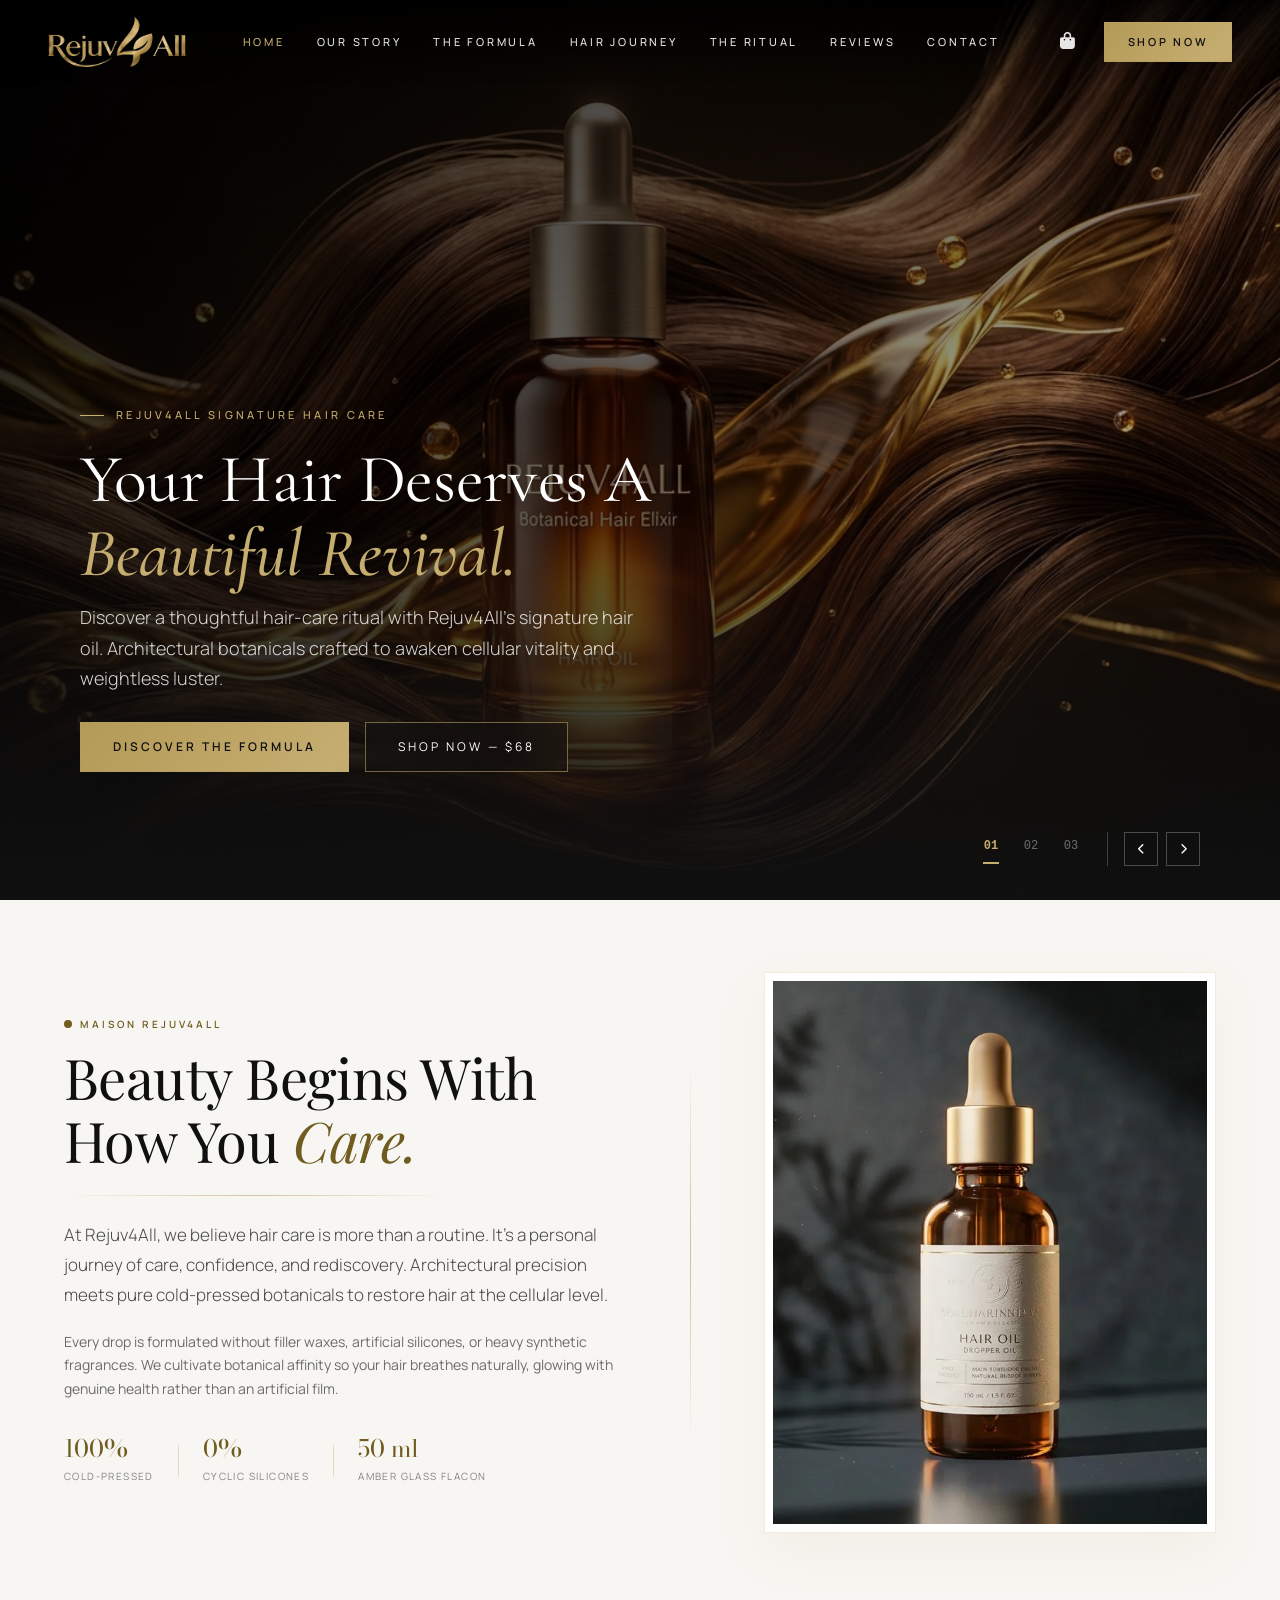
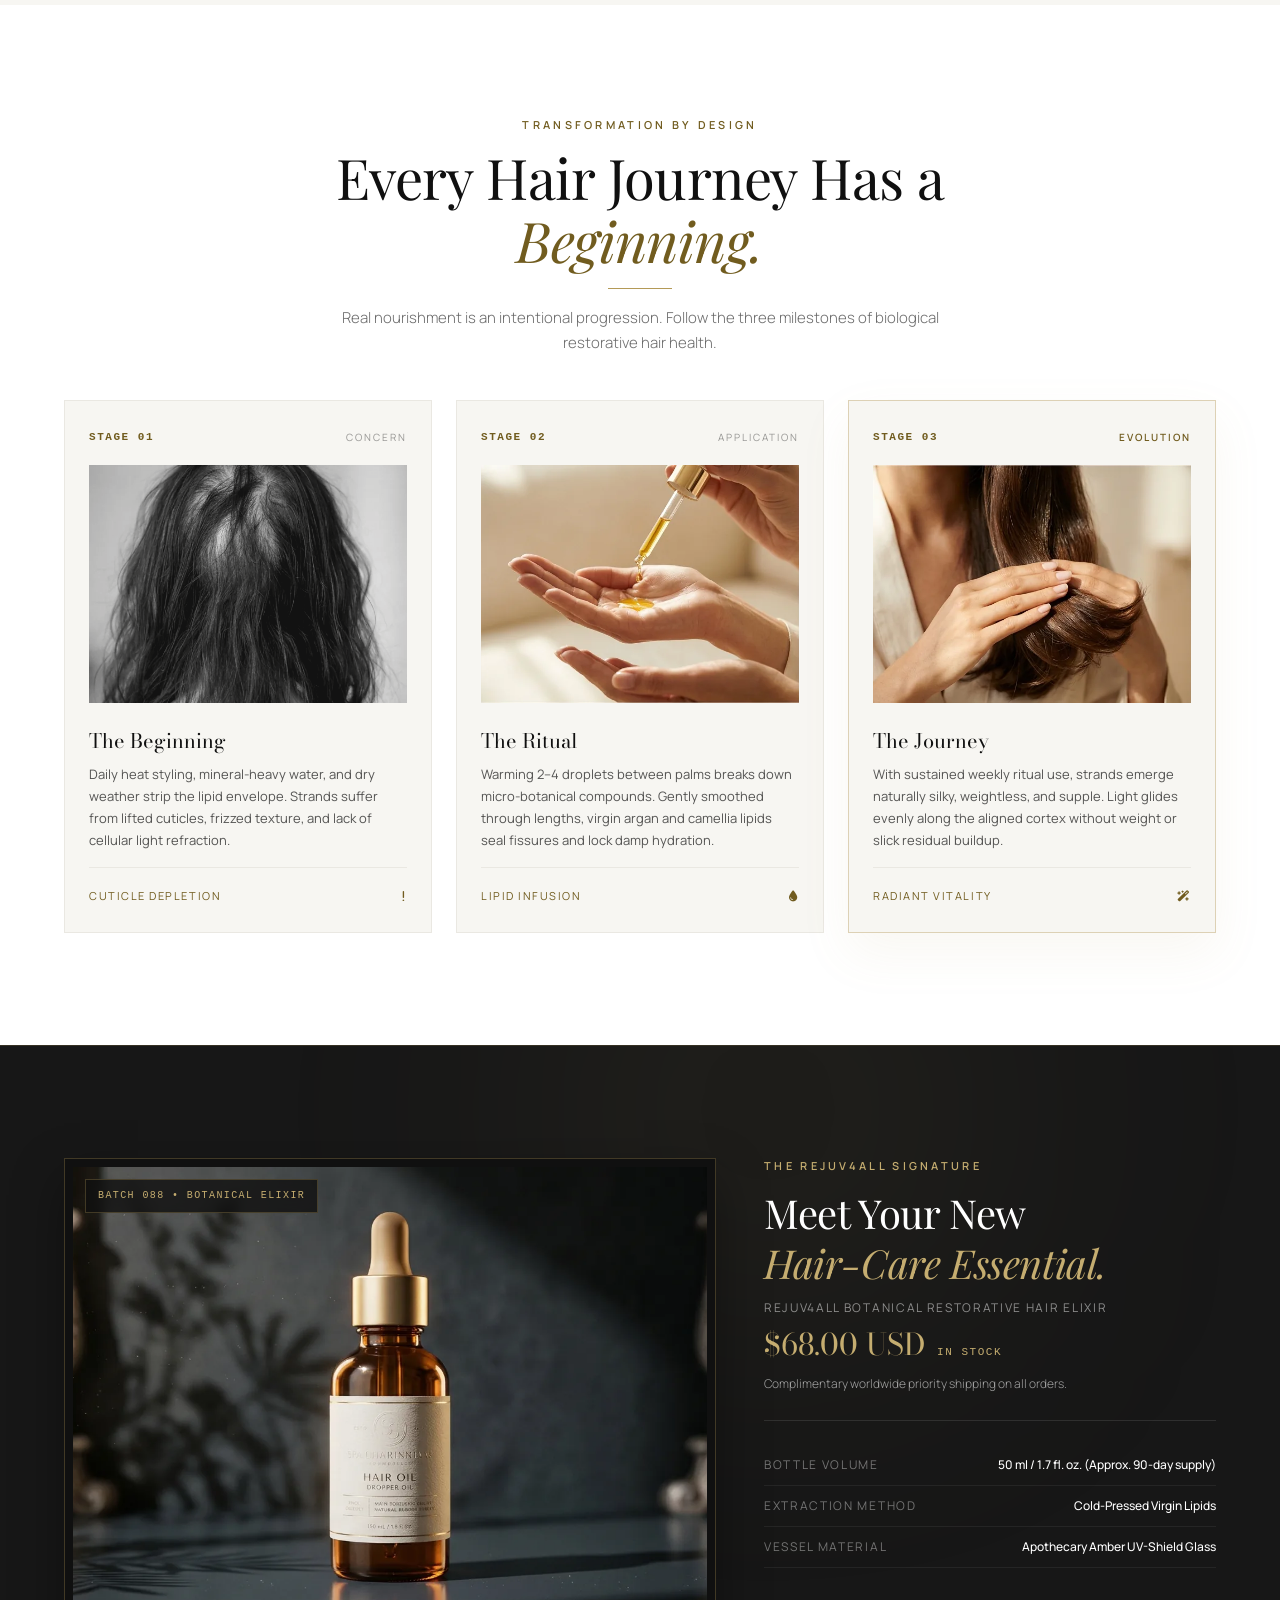
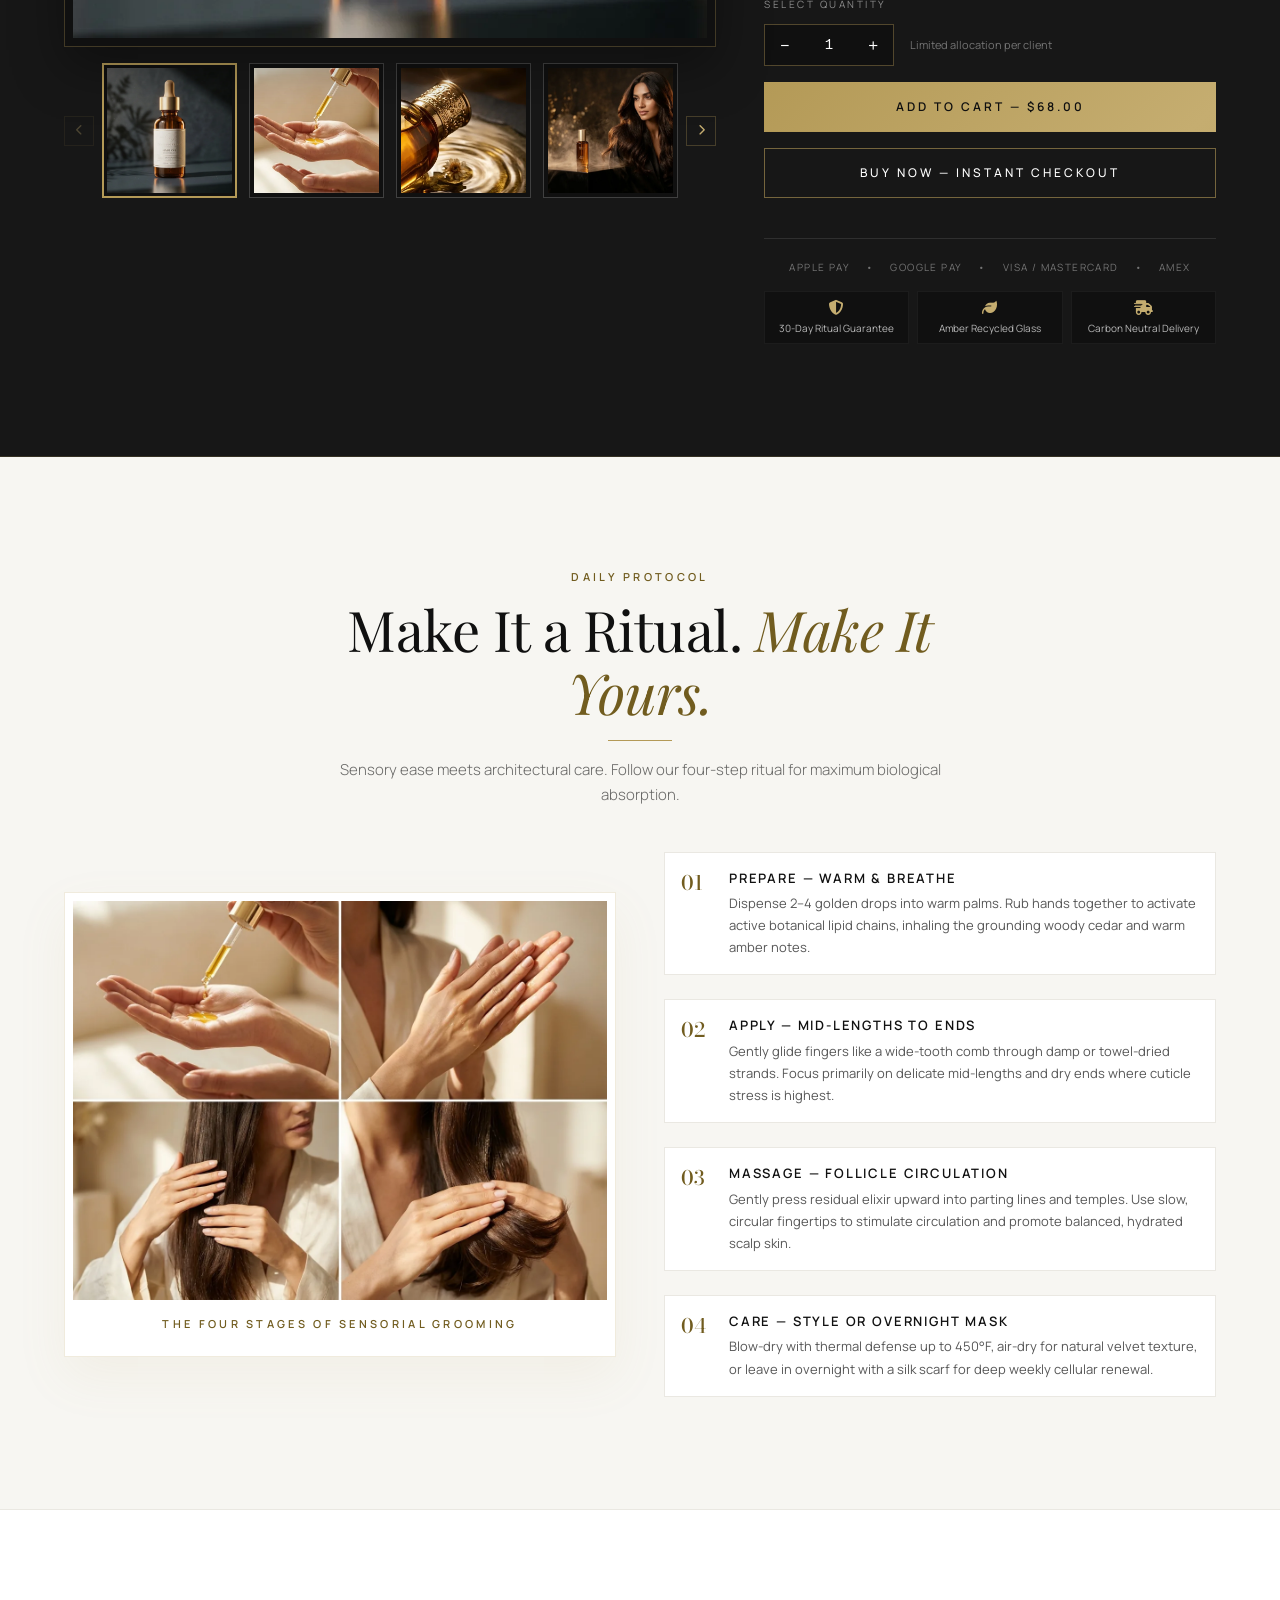
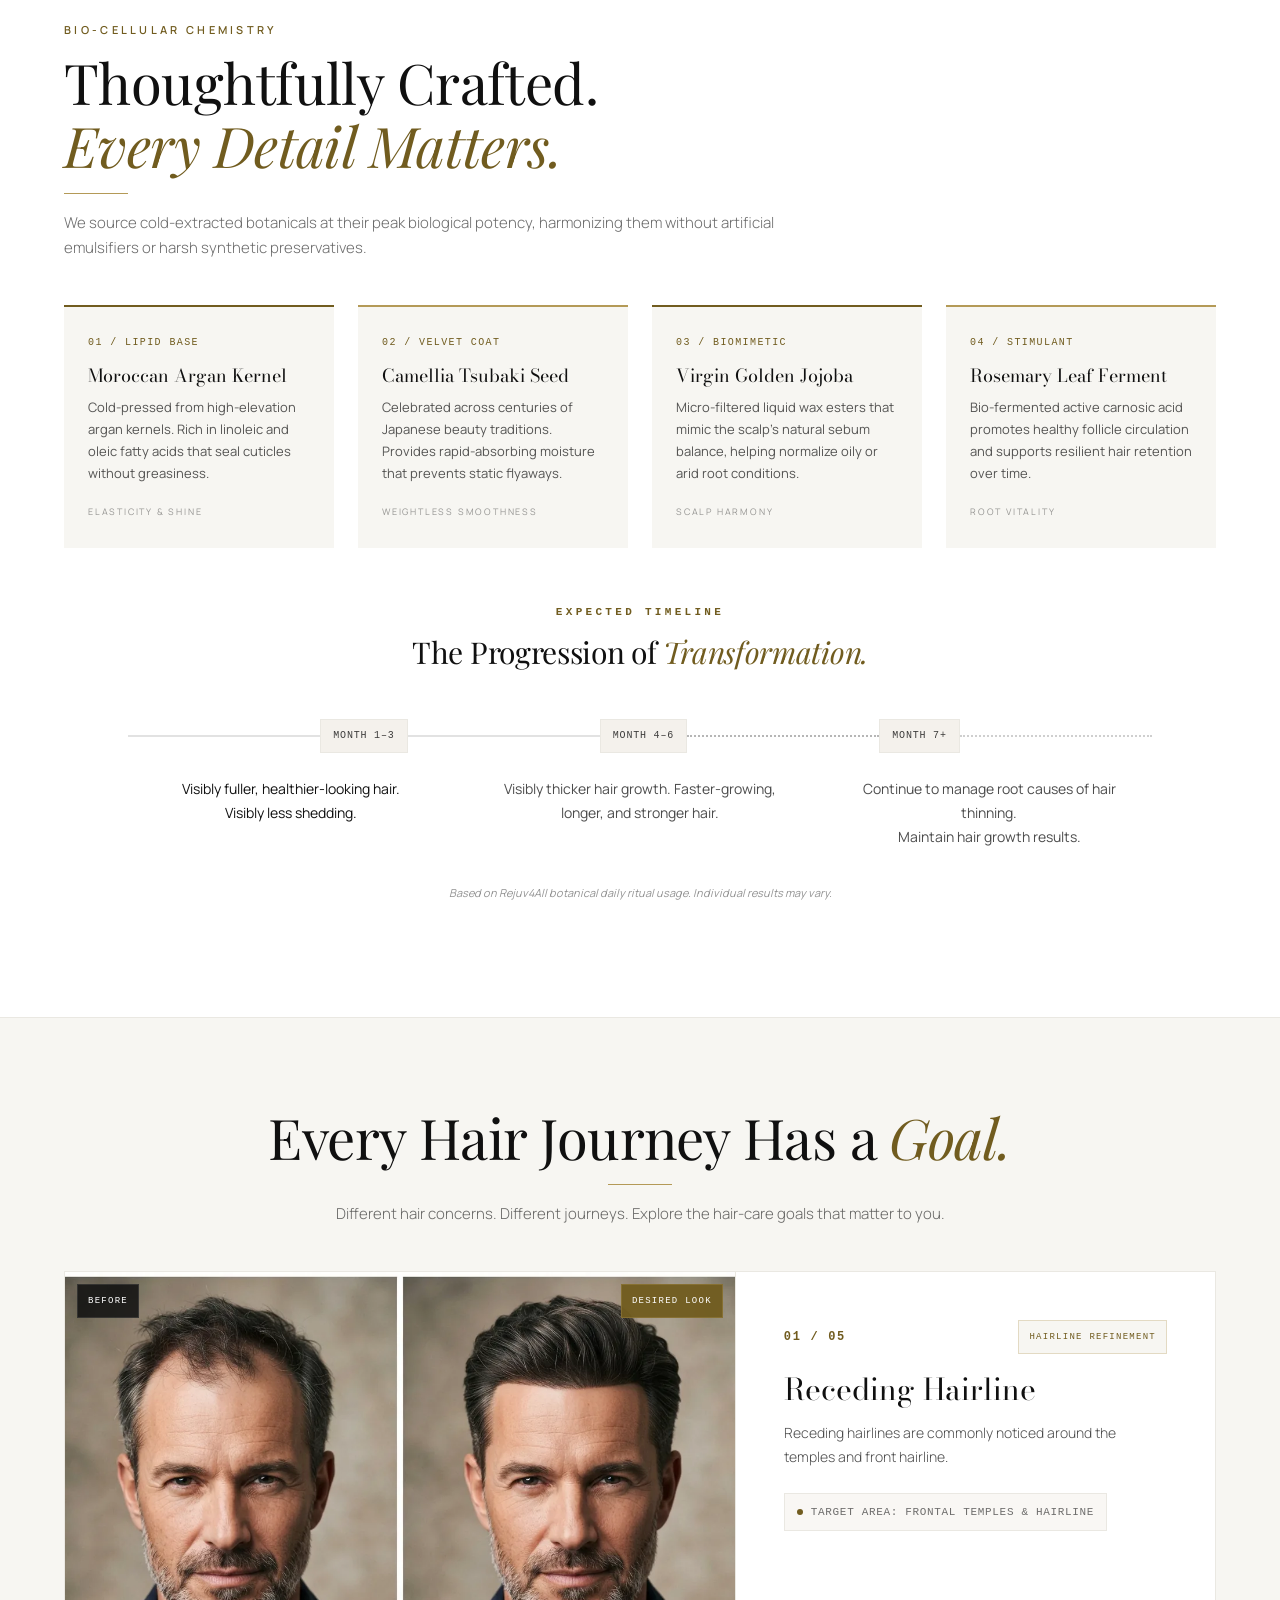
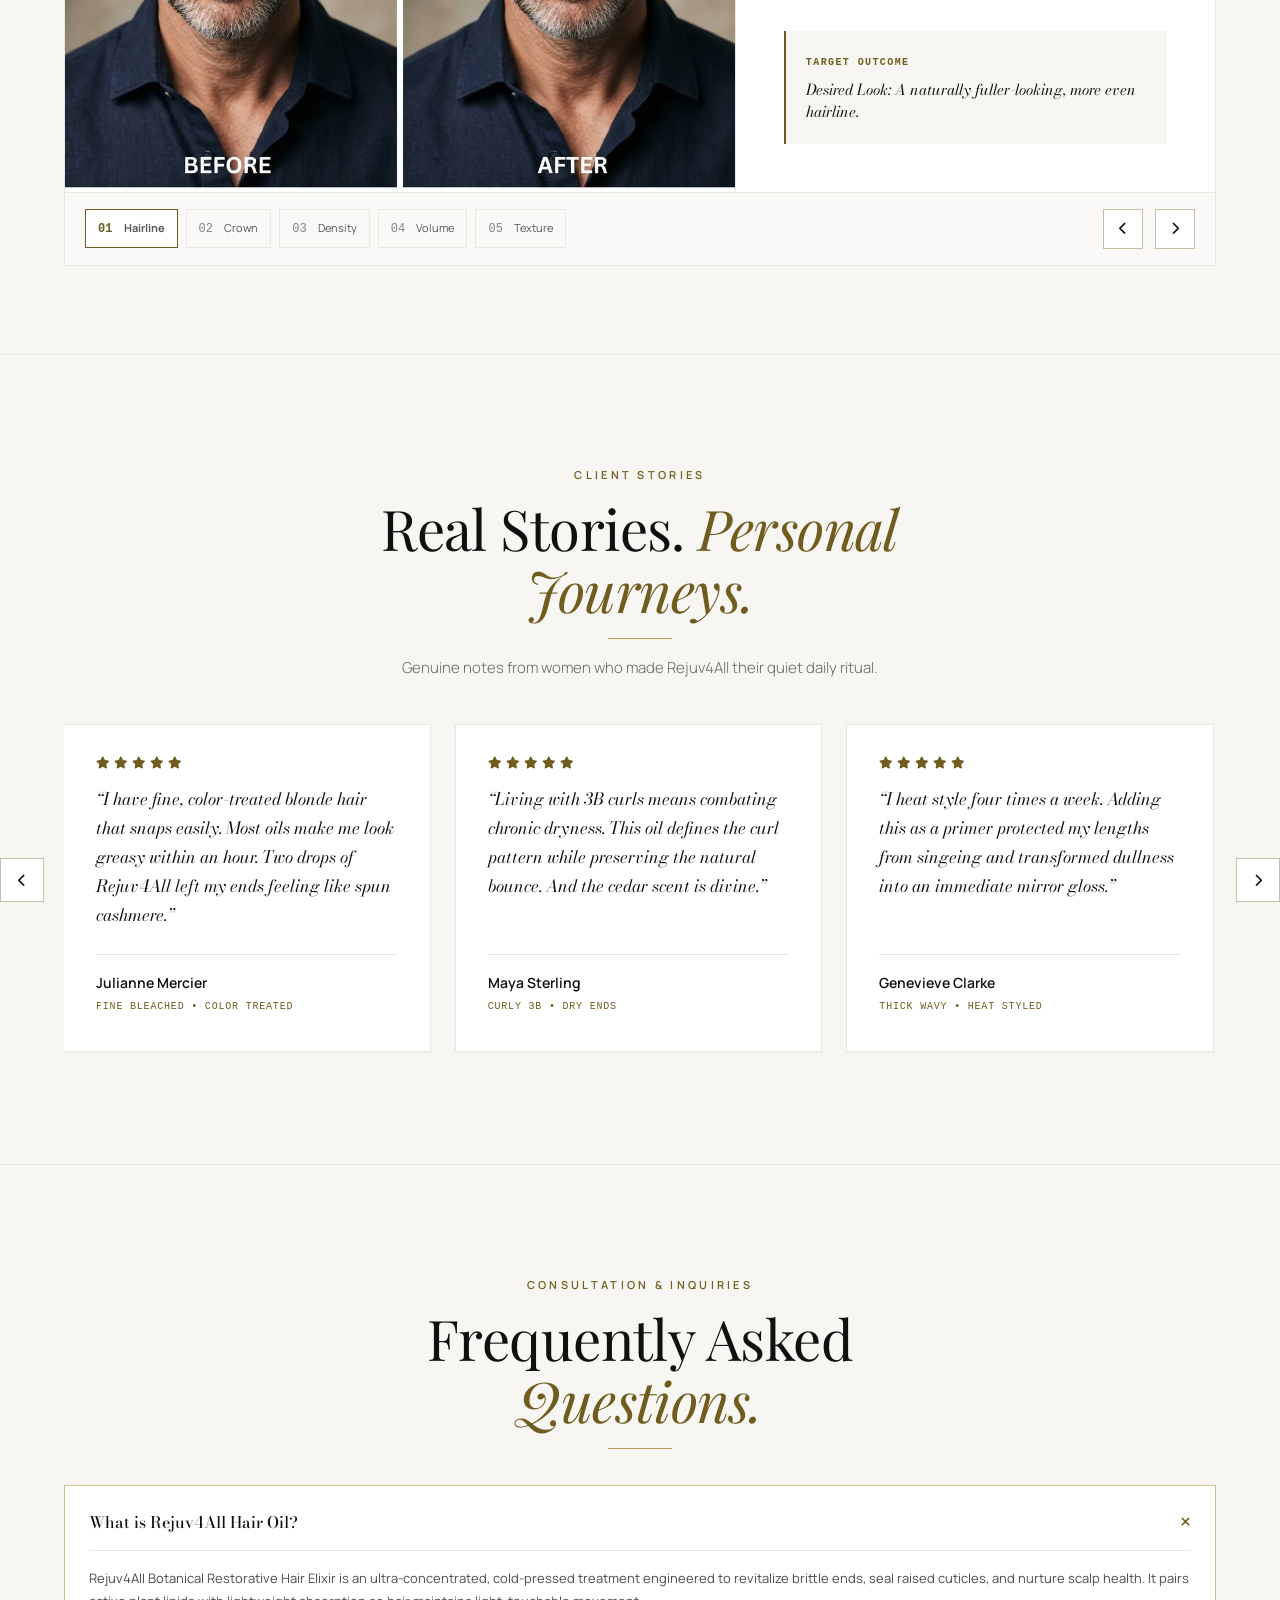
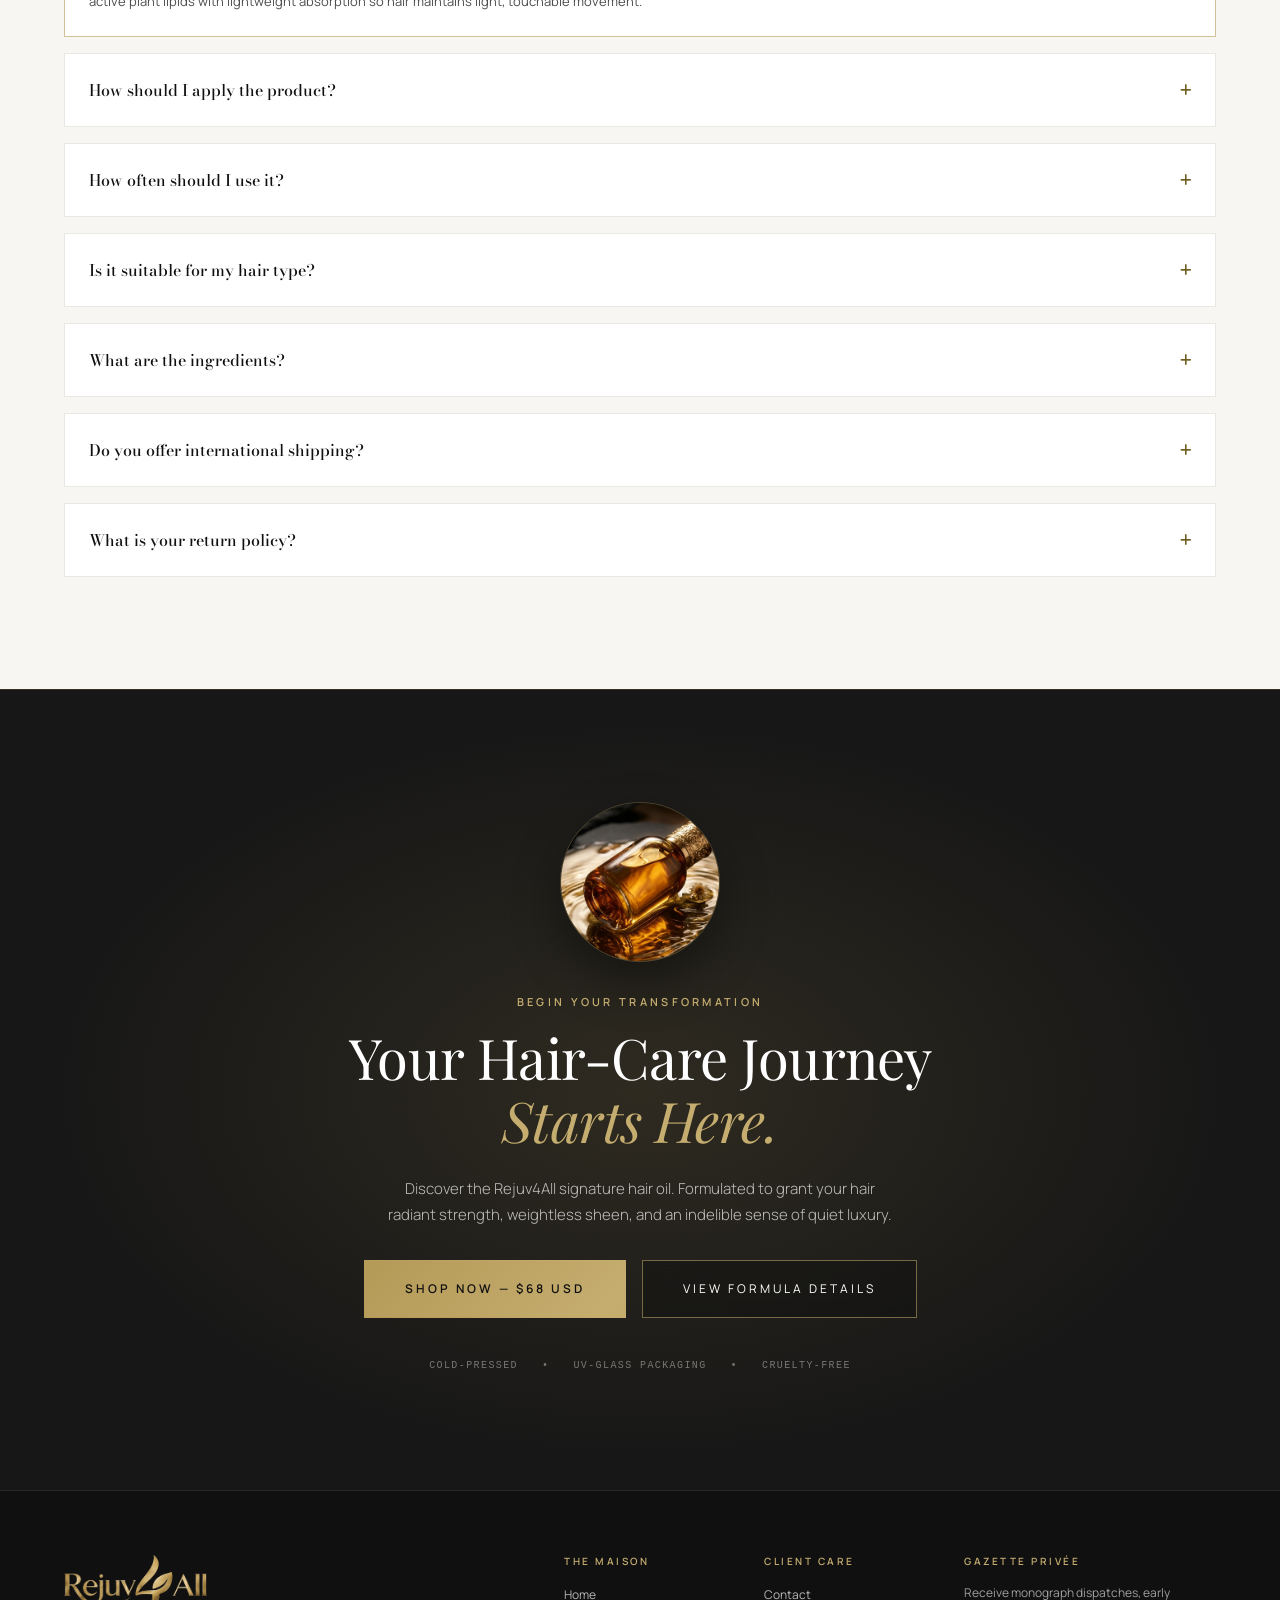
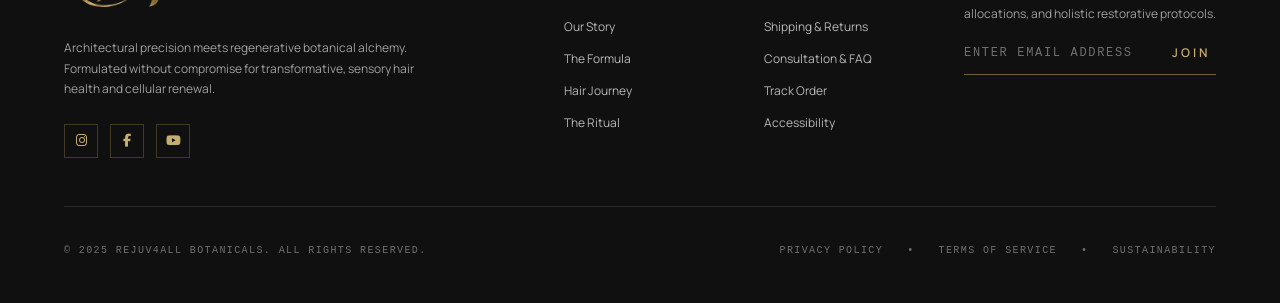
==== index.html @ 1a361c34 "first commit" ====
<!DOCTYPE html>
<html lang="en">
<head>
  <meta charset="utf-8">
  <meta name="viewport" content="width=device-width, initial-scale=1">
  <title>Rejuv4All — Botanical Haute Haircare &amp; Restorative Ritual</title>
  <meta name="description" content="Discover Rejuv4All signature hair oil. Architectural precision meets pure cold-pressed botanicals for radiant, revitalized strands.">

  <link rel="preconnect" href="https://fonts.googleapis.com">
  <link rel="preconnect" href="https://fonts.gstatic.com" crossorigin>
  <link href="https://fonts.googleapis.com/css2?family=Bodoni+Moda:ital,opsz,wght@0,6..96,400..700;1,6..96,400..600&family=Cormorant+Garamond:ital,wght@0,400;0,500;1,400;1,500&family=Playfair+Display:ital,wght@0,400;0,500;1,400;1,500&family=Manrope:wght@300;400;500;600;700&display=swap" rel="stylesheet">
  <link href="https://cdn.jsdelivr.net/npm/bootstrap@5.3.3/dist/css/bootstrap.min.css" rel="stylesheet">
  <link href="https://cdnjs.cloudflare.com/ajax/libs/font-awesome/6.5.2/css/all.min.css" rel="stylesheet">
  <link href="https://cdn.jsdelivr.net/npm/owl.carousel@2.3.4/dist/assets/owl.carousel.min.css" rel="stylesheet">
  <link href="home.css" rel="stylesheet">
</head>
<body>

<!-- ============ NAVBAR ============ -->
<header class="site-header" id="site-header">
  <a class="site-logo" href="#hero" aria-label="Rejuv4All home">
    <img src="assets/images/web/logo_transparent.png" alt="Rejuv4All" width="700" height="254">
  </a>

  <nav class="site-nav d-none d-lg-flex" aria-label="Primary">
    <a href="#hero">Home</a>
    <a href="#story">Our Story</a>
    <a href="#formula">The Formula</a>
    <a href="#goals">Hair Journey</a>
    <a href="#ritual">The Ritual</a>
    <a href="#reviews">Reviews</a>
    <a href="#faq">Contact</a>
  </nav>

  <div class="site-tools">
    <a class="icon-btn cart-link" href="#shop" aria-label="Cart">
      <i class="fa-solid fa-bag-shopping"></i>
      <span class="cart-count" id="cart-count" hidden>0</span>
    </a>
    <a class="btn-gold nav-cta" href="#shop">Shop Now</a>
    <button class="icon-btn d-lg-none" type="button" id="mobile-menu-btn" aria-label="Open navigation menu" aria-controls="mobile-nav" aria-expanded="false">
      <i class="fa-solid fa-bars"></i>
    </button>
  </div>
</header>

<div class="drawer-backdrop" id="drawer-backdrop" aria-hidden="true"></div>
<aside class="drawer" id="mobile-nav" role="dialog" aria-modal="true" aria-label="Site navigation" aria-hidden="true">
  <div class="drawer-head">
    <a class="drawer-logo" href="#hero" aria-label="Rejuv4All home"><img src="assets/images/web/logo_transparent.png" alt="Rejuv4All" width="700" height="254"></a>
    <button type="button" class="drawer-close" id="mobile-close-btn" aria-label="Close navigation menu"><i class="fa-solid fa-xmark" aria-hidden="true"></i></button>
  </div>
  <nav class="drawer-nav" aria-label="Mobile">
    <a href="#hero">Home</a>
    <a href="#story">Our Story</a>
    <a href="#goals">Hair Journey</a>
    <a href="#shop">The Signature Elixir</a>
    <a href="#ritual">The Ritual</a>
    <a href="#formula">The Formula</a>
    <a href="#faq">FAQ &amp; Inquiries</a>
  </nav>
  <div class="drawer-foot">
    <a class="btn-gold btn-block" href="#shop">Shop Now</a>
    <a class="drawer-cart" href="#shop"><i class="fa-solid fa-bag-shopping" aria-hidden="true"></i><span>Cart</span><span class="drawer-cart-count" id="drawer-cart-count" hidden>0</span></a>
  </div>
</aside>

<main>

<!-- ============ 01 HERO ============ -->
<section class="hero" id="hero" aria-roledescription="carousel" aria-label="Rejuv4All hero">
  <div class="hero-slides" id="hero-slider">
    <div class="hero-slide is-active" data-slide="0">
      <img src="assets/images/herosection/hero_slide1.png" alt="Model with long healthy dark hair beside the Rejuv4All hair oil bottle" width="1376" height="768" fetchpriority="high">
    </div>
    <div class="hero-slide" data-slide="1">
      <img src="assets/images/web/hero_slide2.webp" alt="Amber bottle surrounded by golden oil ripples" width="1376" height="768">
    </div>
    <div class="hero-slide" data-slide="2">
      <img src="assets/images/herosection/hero_slide3.png" alt="Amber glass dropper bottle on dark slate with warm light" width="1376" height="768">
    </div>
  </div>
  <div class="hero-overlay"></div>

  <div class="hero-content">
    <div class="eyebrow-line"><span class="rule"></span><span>Rejuv4All Signature Hair Care</span></div>
    <h1>Your Hair Deserves A <br class="d-none d-sm-inline"><em>Beautiful Revival.</em></h1>
    <p>Discover a thoughtful hair-care ritual with Rejuv4All's signature hair oil. Architectural botanicals crafted to awaken cellular vitality and weightless luster.</p>
    <div class="hero-ctas">
      <a class="btn-gold" href="#formula">Discover the Formula</a>
      <a class="btn-glass" href="#shop">Shop Now — $68</a>
    </div>
  </div>

  <div class="hero-controls">
    <div class="hero-nums" role="tablist" aria-label="Choose slide">
      <button type="button" class="is-active" data-go="0" role="tab" aria-selected="true"><span>01</span><i></i></button>
      <button type="button" data-go="1" role="tab" aria-selected="false"><span>02</span><i></i></button>
      <button type="button" data-go="2" role="tab" aria-selected="false"><span>03</span><i></i></button>
    </div>
    <div class="hero-arrows">
      <button type="button" class="arrow-btn arrow-btn--dark" data-hero="prev" aria-label="Previous slide"><i class="fa-solid fa-chevron-left"></i></button>
      <button type="button" class="arrow-btn arrow-btn--dark" data-hero="next" aria-label="Next slide"><i class="fa-solid fa-chevron-right"></i></button>
    </div>
  </div>
</section>

<!-- ============ 02 BRAND INTRODUCTION ============ -->
<section class="section section--ivory story" id="story">
  <div class="container-xl section-pad">
    <div class="row align-items-center g-5">
      <div class="col-lg-6">
        <div class="eyebrow eyebrow--dot"><span class="dot"></span>Maison Rejuv4All</div>
        <h2 class="h-display">Beauty Begins With How You <em>Care.</em></h2>
        <div class="gold-hairline mb-4"></div>
        <p class="lead-copy">At Rejuv4All, we believe hair care is more than a routine. It's a personal journey of care, confidence, and rediscovery. Architectural precision meets pure cold-pressed botanicals to restore hair at the cellular level.</p>
        <p class="small-copy">Every drop is formulated without filler waxes, artificial silicones, or heavy synthetic fragrances. We cultivate botanical affinity so your hair breathes naturally, glowing with genuine health rather than an artificial film.</p>
        <div class="stats">
          <div><strong>100%</strong><span>Cold-Pressed</span></div>
          <div class="stat-rule"></div>
          <div><strong>0%</strong><span>Cyclic Silicones</span></div>
          <div class="stat-rule"></div>
          <div><strong>50 ml</strong><span>Amber Glass Flacon</span></div>
        </div>
      </div>
      <div class="col-lg-1 d-none d-lg-flex justify-content-center"><div class="gold-hairline-v"></div></div>
      <div class="col-lg-5">
        <figure class="frame-card">
          <div class="crossfade">
            <img src="assets/images/web/hero_slide3.webp" alt="Rejuv4All amber glass hair oil flacon" loading="lazy" width="1376" height="768" class="xf xf-1">
            <img src="assets/images/web/hero_slide2.webp" alt="Rejuv4All elixir bottle in golden oil ripples" loading="lazy" width="1376" height="768" class="xf xf-2">
          </div>
        </figure>
      </div>
    </div>
  </div>
</section>

<!-- ============ 03 HAIR JOURNEY – THREE STAGES ============ -->
<section class="section section--white" id="journey">
  <div class="container-xl section-pad">
    <header class="section-head text-center">
      <span class="eyebrow">Transformation By Design</span>
      <h2 class="h-display">Every Hair Journey Has a <em>Beginning.</em></h2>
      <div class="short-rule mx-auto"></div>
      <p>Real nourishment is an intentional progression. Follow the three milestones of biological restorative hair health.</p>
    </header>

    <div class="row g-4 g-lg-4 stages">
      <div class="col-md-4">
        <article class="stage-card">
          <div class="stage-top"><span class="mono-gold">Stage 01</span><span class="micro-muted">Concern</span></div>
          <div class="ratio-43"><img src="assets/images/web/stage_concern.webp" alt="Hair showing thinning and uneven density" class="grayscale" loading="lazy" width="570" height="580"></div>
          <h3>The Beginning</h3>
          <p>Daily heat styling, mineral-heavy water, and dry weather strip the lipid envelope. Strands suffer from lifted cuticles, frizzed texture, and lack of cellular light refraction.</p>
          <div class="stage-foot"><span>Cuticle Depletion</span><i class="fa-solid fa-exclamation"></i></div>
        </article>
      </div>
      <div class="col-md-4">
        <article class="stage-card">
          <div class="stage-top"><span class="mono-gold">Stage 02</span><span class="micro-muted">Application</span></div>
          <div class="ratio-43"><img src="assets/images/web/protocol_pipette.webp" alt="Golden oil dropped into the palm of a hand" loading="lazy" width="598" height="446"></div>
          <h3>The Ritual</h3>
          <p>Warming 2–4 droplets between palms breaks down micro-botanical compounds. Gently smoothed through lengths, virgin argan and camellia lipids seal fissures and lock damp hydration.</p>
          <div class="stage-foot"><span>Lipid Infusion</span><i class="fa-solid fa-droplet"></i></div>
        </article>
      </div>
      <div class="col-md-4">
        <article class="stage-card stage-card--feature">
          <div class="stage-top"><span class="mono-gold">Stage 03</span><span class="micro-muted is-gold">Evolution</span></div>
          <div class="ratio-43"><img src="assets/images/web/protocol_hair.webp" alt="Smooth, glossy, healthy-looking hair" loading="lazy" width="596" height="446"></div>
          <h3>The Journey</h3>
          <p>With sustained weekly ritual use, strands emerge naturally silky, weightless, and supple. Light glides evenly along the aligned cortex without weight or slick residual buildup.</p>
          <div class="stage-foot"><span>Radiant Vitality</span><i class="fa-solid fa-wand-magic-sparkles"></i></div>
        </article>
      </div>
    </div>
  </div>
</section>

<!-- ============ 04 SIGNATURE PRODUCT ============ -->
<section class="section section--charcoal shop" id="shop">
  <div class="glow"></div>
  <div class="container-xl section-pad position-relative">
    <div class="row g-5 align-items-start">
      <div class="col-lg-7">
        <div class="gallery-main">
          <span class="gallery-badge">Batch 088 • Botanical Elixir</span>
          <img id="gallery-main-image" src="assets/images/web/hero_slide3.webp" alt="Rejuv4All amber glass dropper hair oil bottle" width="1376" height="768">
        </div>
        <div class="gallery-strip">
          <button type="button" class="strip-btn" id="thumb-prev" aria-label="Previous thumbnails"><i class="fa-solid fa-chevron-left" aria-hidden="true"></i></button>
          <div class="gallery-thumbs" role="group" aria-label="Product views">
          <button type="button" class="gallery-thumb is-active" data-src="assets/images/web/hero_slide3.webp" data-alt="Rejuv4All amber glass dropper hair oil bottle" aria-label="View front of bottle"><img src="assets/images/web/hero_slide3.webp" alt="" loading="lazy" width="200" height="200"></button>
          <button type="button" class="gallery-thumb" data-src="assets/images/web/protocol_pipette.webp" data-alt="Pipette releasing a droplet of golden hair oil" aria-label="View pipette dropper"><img src="assets/images/web/protocol_pipette.webp" alt="" loading="lazy" width="200" height="200"></button>
          <button type="button" class="gallery-thumb" data-src="assets/images/web/product_macro.webp" data-alt="Close-up of the ornate gold cap and golden oil ripples" aria-label="View cap and oil ripples"><img src="assets/images/web/product_macro.webp" alt="" loading="lazy" width="200" height="200"></button>
          <button type="button" class="gallery-thumb" data-src="assets/images/web/hero_slide1.webp" data-alt="Rejuv4All bottle on a black pedestal beside the model" aria-label="View bottle on pedestal"><img src="assets/images/web/hero_slide1.webp" alt="" loading="lazy" width="200" height="200" class="pos-left"></button>
          <button type="button" class="gallery-thumb" data-src="assets/images/web/product_bottle_closeup.webp" data-alt="Close-up of the Rejuv4All bottle with golden cap" aria-label="View bottle close-up"><img src="assets/images/web/product_bottle_closeup.webp" alt="" loading="lazy" width="200" height="200"></button>
          <button type="button" class="gallery-thumb" data-src="assets/images/web/product_label_detail.webp" data-alt="Close-up of the amber bottle label and dropper collar" aria-label="View label detail"><img src="assets/images/web/product_label_detail.webp" alt="" loading="lazy" width="200" height="200"></button>
          <button type="button" class="gallery-thumb" data-src="assets/images/web/product_ripples_detail.webp" data-alt="Golden oil ripples with botanical details" aria-label="View oil ripples detail"><img src="assets/images/web/product_ripples_detail.webp" alt="" loading="lazy" width="200" height="200"></button>
        </div>
          <button type="button" class="strip-btn" id="thumb-next" aria-label="Next thumbnails"><i class="fa-solid fa-chevron-right" aria-hidden="true"></i></button>
        </div>
      </div>

      <div class="col-lg-5">
        <div class="buy-head">
          <span class="eyebrow eyebrow--light">The Rejuv4All Signature</span>
          <h2 class="h-display h-display--sm">Meet Your New <br><em>Hair-Care Essential.</em></h2>
          <p class="product-name">Rejuv4All Botanical Restorative Hair Elixir</p>
          <div class="price-row"><span class="price">$68.00 USD</span><span class="stock">In Stock</span></div>
          <p class="ship-note">Complimentary worldwide priority shipping on all orders.</p>
        </div>

        <dl class="specs">
          <div><dt>Bottle Volume</dt><dd>50 ml / 1.7 fl. oz. (Approx. 90-day supply)</dd></div>
          <div><dt>Extraction Method</dt><dd>Cold-Pressed Virgin Lipids</dd></div>
          <div><dt>Vessel Material</dt><dd>Apothecary Amber UV-Shield Glass</dd></div>
        </dl>

        <div class="buy-actions">
          <span class="micro-light">Select Quantity</span>
          <div class="qty-row">
            <div class="qty">
              <button type="button" id="qty-minus" aria-label="Decrease quantity">−</button>
              <input id="product-quantity" type="text" value="1" readonly aria-label="Quantity">
              <button type="button" id="qty-plus" aria-label="Increase quantity">+</button>
            </div>
            <span class="qty-note">Limited allocation per client</span>
          </div>
          <button type="button" class="btn-gold btn-block" id="add-to-cart" data-price="68">Add to Cart — $68.00</button>
          <button type="button" class="btn-outline-gold btn-block" id="buy-now">Buy Now — Instant Checkout</button>
          <p class="cart-msg" id="cart-msg" role="status" aria-live="polite"></p>

          <div class="trust">
            <div class="pay-row"><span>Apple Pay</span><span>•</span><span>Google Pay</span><span>•</span><span>Visa / Mastercard</span><span>•</span><span>Amex</span></div>
            <div class="row g-2 mt-1 text-center">
              <div class="col-4"><div class="trust-box"><i class="fa-solid fa-shield-halved"></i><span>30-Day Ritual Guarantee</span></div></div>
              <div class="col-4"><div class="trust-box"><i class="fa-solid fa-leaf"></i><span>Amber Recycled Glass</span></div></div>
              <div class="col-4"><div class="trust-box"><i class="fa-solid fa-truck-fast"></i><span>Carbon Neutral Delivery</span></div></div>
            </div>
          </div>
        </div>
      </div>
    </div>
  </div>
</section>

<!-- ============ 05 APPLICATION GUIDE ============ -->
<section class="section section--ivory" id="ritual">
  <div class="container-xl section-pad">
    <header class="section-head text-center">
      <span class="eyebrow">Daily Protocol</span>
      <h2 class="h-display">Make It a Ritual. <em>Make It Yours.</em></h2>
      <div class="short-rule mx-auto"></div>
      <p>Sensory ease meets architectural care. Follow our four-step ritual for maximum biological absorption.</p>
    </header>
    <div class="row g-5 align-items-center">
      <div class="col-lg-6">
        <figure class="frame-card frame-card--plain">
          <img src="assets/images/web/daily_protocol.webp" alt="Four-step photo guide: dispensing oil, warming hands, applying to hair lengths and smoothing ends" loading="lazy" width="1200" height="896" class="w-100 h-auto">
          <figcaption class="text-center"><span class="eyebrow mb-0">The Four Stages of Sensorial Grooming</span></figcaption>
        </figure>
      </div>
      <div class="col-lg-6">
        <ol class="steps">
          <li><span class="step-n">01</span><div><h3>Prepare — Warm &amp; Breathe</h3><p>Dispense 2–4 golden drops into warm palms. Rub hands together to activate active botanical lipid chains, inhaling the grounding woody cedar and warm amber notes.</p></div></li>
          <li><span class="step-n">02</span><div><h3>Apply — Mid-Lengths to Ends</h3><p>Gently glide fingers like a wide-tooth comb through damp or towel-dried strands. Focus primarily on delicate mid-lengths and dry ends where cuticle stress is highest.</p></div></li>
          <li><span class="step-n">03</span><div><h3>Massage — Follicle Circulation</h3><p>Gently press residual elixir upward into parting lines and temples. Use slow, circular fingertips to stimulate circulation and promote balanced, hydrated scalp skin.</p></div></li>
          <li><span class="step-n">04</span><div><h3>Care — Style or Overnight Mask</h3><p>Blow-dry with thermal defense up to 450°F, air-dry for natural velvet texture, or leave in overnight with a silk scarf for deep weekly cellular renewal.</p></div></li>
        </ol>
      </div>
    </div>
  </div>
</section>

<!-- ============ 06 THE FORMULA ============ -->
<section class="section section--white section--bordered" id="formula">
  <div class="container-xl section-pad">
    <header class="section-head section-head--left">
      <span class="eyebrow">Bio-Cellular Chemistry</span>
      <h2 class="h-display">Thoughtfully Crafted. <br><em>Every Detail Matters.</em></h2>
      <div class="short-rule"></div>
      <p>We source cold-extracted botanicals at their peak biological potency, harmonizing them without artificial emulsifiers or harsh synthetic preservatives.</p>
    </header>

    <div class="row g-4 mb-5">
      <div class="col-md-6 col-lg-3"><article class="pillar pillar--dark"><div><span class="mono-gold">01 / Lipid Base</span><h3>Moroccan Argan Kernel</h3><p>Cold-pressed from high-elevation argan kernels. Rich in linoleic and oleic fatty acids that seal cuticles without greasiness.</p></div><span class="micro-muted">Elasticity &amp; Shine</span></article></div>
      <div class="col-md-6 col-lg-3"><article class="pillar"><div><span class="mono-gold">02 / Velvet Coat</span><h3>Camellia Tsubaki Seed</h3><p>Celebrated across centuries of Japanese beauty traditions. Provides rapid-absorbing moisture that prevents static flyaways.</p></div><span class="micro-muted">Weightless Smoothness</span></article></div>
      <div class="col-md-6 col-lg-3"><article class="pillar pillar--dark"><div><span class="mono-gold">03 / Biomimetic</span><h3>Virgin Golden Jojoba</h3><p>Micro-filtered liquid wax esters that mimic the scalp’s natural sebum balance, helping normalize oily or arid root conditions.</p></div><span class="micro-muted">Scalp Harmony</span></article></div>
      <div class="col-md-6 col-lg-3"><article class="pillar"><div><span class="mono-gold">04 / Stimulant</span><h3>Rosemary Leaf Ferment</h3><p>Bio-fermented active carnosic acid promotes healthy follicle circulation and supports resilient hair retention over time.</p></div><span class="micro-muted">Root Vitality</span></article></div>
    </div>

    <div class="timeline-wrap mx-auto">
      <div class="text-center mb-5">
        <span class="eyebrow mono">Expected Timeline</span>
        <h3 class="h-display h-display--xs">The Progression of <em>Transformation.</em></h3>
      </div>

      <div class="timeline d-none d-md-block">
        <div class="tl-track">
          <div class="tl-line tl-line--solid"><span class="tl-fill"></span></div>
          <span class="tl-badge">Month 1–3</span>
          <div class="tl-line tl-line--solid"><span class="tl-fill"></span></div>
          <span class="tl-badge">Month 4–6</span>
          <div class="tl-line tl-line--dotted"><span class="tl-fill"></span></div>
          <span class="tl-badge">Month 7+</span>
          <div class="tl-line tl-line--dotted tl-line--faint"><span class="tl-fill"></span></div>
        </div>
        <div class="row g-4 text-center tl-copy">
          <div class="col-4"><p class="text-dark">Visibly fuller, healthier-looking hair.<br>Visibly less shedding.</p></div>
          <div class="col-4"><p>Visibly thicker hair growth. Faster-growing, longer, and stronger hair.</p></div>
          <div class="col-4"><p>Continue to manage root causes of hair thinning.<br>Maintain hair growth results.</p></div>
        </div>
      </div>

      <div class="timeline-m d-md-none">
        <span class="tlm-fill"></span>
        <div><span class="tl-badge">Month 1–3</span><p>Visibly fuller, healthier-looking hair. Visibly less shedding.</p></div>
        <div><span class="tl-badge">Month 4–6</span><p>Visibly thicker hair growth. Faster-growing, longer, and stronger hair.</p></div>
        <div><span class="tl-badge">Month 7+</span><p>Continue to manage root causes of hair thinning. Maintain hair growth results.</p></div>
      </div>

      <p class="footnote text-center">Based on Rejuv4All botanical daily ritual usage. Individual results may vary.</p>
    </div>
  </div>
</section>

<!-- ============ 07 HAIR GOALS SLIDER ============ -->
<section class="section section--goals" id="goals">
  <div class="container-xl section-pad section-pad--tight">
    <header class="section-head text-center">
      <h2 class="h-display">Every Hair Journey Has a <em>Goal.</em></h2>
      <div class="short-rule mx-auto mb-3"></div>
      <p>Different hair concerns. Different journeys. Explore the hair-care goals that matter to you.</p>
    </header>

    <div class="goals" id="goals-slider-container" aria-roledescription="carousel" aria-label="Hair concerns">
      <div class="goal-slides">

        <div class="goal-slide is-active" data-goal="0">
          <div class="goal-media">
            <img src="assets/images/web/hair_journey1.webp" alt="Receding hairline before and after comparison" loading="lazy" width="1200" height="896">
            <span class="tag tag--before tag--top">Before</span><span class="tag tag--after tag--top">Desired Look</span>
          </div>
          <div class="goal-body">
            <div>
              <div class="goal-meta"><span class="mono-gold">01 / 05</span><span class="chip">Hairline Refinement</span></div>
              <h3>Receding Hairline</h3>
              <p>Receding hairlines are commonly noticed around the temples and front hairline.</p>
              <div class="target"><span class="dot"></span>Target Area: Frontal Temples &amp; Hairline</div>
            </div>
            <div class="outcome"><span class="mono-gold">Target Outcome</span><p>Desired Look: A naturally fuller-looking, more even hairline.</p></div>
          </div>
        </div>

        <div class="goal-slide" data-goal="1">
          <div class="goal-media">
            <img src="assets/images/web/hair_journey3.webp" alt="Thinning crown before and after comparison" loading="lazy" width="1200" height="896">
            <span class="tag tag--before tag--top">Before</span><span class="tag tag--after tag--top">Desired Look</span>
          </div>
          <div class="goal-body">
            <div>
              <div class="goal-meta"><span class="mono-gold">02 / 05</span><span class="chip">Crown Vitality</span></div>
              <h3>Thinning Crown</h3>
              <p>Reduced hair coverage around the crown can make the scalp more visible.</p>
              <div class="target"><span class="dot"></span>Target Area: Crown Vertex &amp; Scalp</div>
            </div>
            <div class="outcome"><span class="mono-gold">Target Outcome</span><p>Desired Look: The appearance of fuller, more uniform hair coverage.</p></div>
          </div>
        </div>

        <div class="goal-slide" data-goal="2">
          <div class="goal-media">
            <img src="assets/images/web/hair_journey2.webp" alt="Patchy-looking hair before and after comparison" loading="lazy" width="1200" height="896">
            <span class="tag tag--before">Before</span><span class="tag tag--after">Desired Look</span>
          </div>
          <div class="goal-body">
            <div>
              <div class="goal-meta"><span class="mono-gold">03 / 05</span><span class="chip">Density Balance</span></div>
              <h3>Patchy-Looking Hair</h3>
              <p>Uneven-looking hair coverage can create visible differences in hair density.</p>
              <div class="target"><span class="dot"></span>Target Area: Mid-Scalp &amp; Parting Lines</div>
            </div>
            <div class="outcome"><span class="mono-gold">Target Outcome</span><p>Desired Look: A more uniform-looking hair appearance.</p></div>
          </div>
        </div>

        <!-- MISSING ASSET: before/after image for "Thin-Looking Hair" (see report) -->
        <div class="goal-slide" data-goal="3">
          <div class="goal-media goal-media--placeholder">
            <img src="assets/images/others/hair_journey4.png" alt="Patchy-looking hair before and after comparison" loading="lazy" width="1200" height="896">
            <span class="tag tag--before">Before</span><span class="tag tag--after">Desired Look</span>            
          </div>
          <div class="goal-body">
            <div>
              <div class="goal-meta"><span class="mono-gold">04 / 05</span><span class="chip">Lift &amp; Bounce</span></div>
              <h3>Thin-Looking Hair</h3>
              <p>Hair that appears fine or lacks volume can affect the overall look of your hairstyle.</p>
              <div class="target"><span class="dot"></span>Target Area: Overall Shaft Body &amp; Root Lift</div>
            </div>
            <div class="outcome"><span class="mono-gold">Target Outcome</span><p>Desired Look: Hair with a fuller, healthier-looking appearance.</p></div>
          </div>
        </div>

        <!-- MISSING ASSET: before/after image for "Dry & Frizzy Hair" (see report) -->
        <div class="goal-slide" data-goal="4">
          <div class="goal-media goal-media--placeholder">
            <img src="assets/images/others/hair_journey5.png" alt="Patchy-looking hair before and after comparison" loading="lazy" width="1200" height="896">
            <span class="tag tag--before">Before</span><span class="tag tag--after">Desired Look</span>            
          </div>
          <div class="goal-body">
            <div>
              <div class="goal-meta"><span class="mono-gold">05 / 05</span><span class="chip">Cuticle Smoothness</span></div>
              <h3>Dry &amp; Frizzy Hair</h3>
              <p>Dryness and frizz can make hair appear rough, dull, and difficult to manage.</p>
              <div class="target"><span class="dot"></span>Target Area: Mid-Lengths &amp; Porous Ends</div>
            </div>
            <div class="outcome"><span class="mono-gold">Target Outcome</span><p>Desired Look: Smoother-looking, shinier, and more manageable hair.</p></div>
          </div>
        </div>
      </div>

      <div class="goal-bar">
        <div class="goal-tabs" role="tablist" aria-label="Hair concerns">
          <button type="button" class="goal-tab is-active" data-goal-tab="0" role="tab" aria-selected="true">01 <span>Hairline</span></button>
          <button type="button" class="goal-tab" data-goal-tab="1" role="tab" aria-selected="false">02 <span>Crown</span></button>
          <button type="button" class="goal-tab" data-goal-tab="2" role="tab" aria-selected="false">03 <span>Density</span></button>
          <button type="button" class="goal-tab" data-goal-tab="3" role="tab" aria-selected="false">04 <span>Volume</span></button>
          <button type="button" class="goal-tab" data-goal-tab="4" role="tab" aria-selected="false">05 <span>Texture</span></button>
        </div>
        <div class="goal-arrows">
          <button type="button" class="arrow-btn" data-goal-nav="prev" aria-label="Previous hair concern"><i class="fa-solid fa-chevron-left"></i></button>
          <button type="button" class="arrow-btn" data-goal-nav="next" aria-label="Next hair concern"><i class="fa-solid fa-chevron-right"></i></button>
        </div>
      </div>
    </div>
    <!-- <p class="footnote text-center mt-3">Images are illustrative and are not verified customer results or a guarantee of outcomes.</p> -->
  </div>
</section>

<!-- ============ 08 TESTIMONIALS ============ -->
<section class="section section--ivory section--bordered-b" id="reviews">
  <div class="container-xl section-pad">
    <header class="section-head text-center">
      <span class="eyebrow">Client Stories</span>
      <h2 class="h-display">Real Stories. <em>Personal Journeys.</em></h2>
      <div class="short-rule mx-auto"></div>
      <p>Genuine notes from women who made Rejuv4All their quiet daily ritual.</p>
    </header>
    <!-- NOTE: these three reviews come from the Stitch reference. Confirm they are genuine before launch. -->
    <div class="review-slider">
    <div class="review-carousel owl-carousel">
      <figure class="review">
        <div><div class="stars" aria-label="5 out of 5 stars"><i class="fa-solid fa-star"></i><i class="fa-solid fa-star"></i><i class="fa-solid fa-star"></i><i class="fa-solid fa-star"></i><i class="fa-solid fa-star"></i></div>
        <blockquote>“I have fine, color-treated blonde hair that snaps easily. Most oils make me look greasy within an hour. Two drops of Rejuv4All left my ends feeling like spun cashmere.”</blockquote></div>
        <figcaption><strong>Julianne Mercier</strong><span>Fine Bleached • Color Treated</span></figcaption></figure>
      <figure class="review">
        <div><div class="stars" aria-label="5 out of 5 stars"><i class="fa-solid fa-star"></i><i class="fa-solid fa-star"></i><i class="fa-solid fa-star"></i><i class="fa-solid fa-star"></i><i class="fa-solid fa-star"></i></div>
        <blockquote>“Living with 3B curls means combating chronic dryness. This oil defines the curl pattern while preserving the natural bounce. And the cedar scent is divine.”</blockquote></div>
        <figcaption><strong>Maya Sterling</strong><span>Curly 3B • Dry Ends</span></figcaption></figure>
      <figure class="review">
        <div><div class="stars" aria-label="5 out of 5 stars"><i class="fa-solid fa-star"></i><i class="fa-solid fa-star"></i><i class="fa-solid fa-star"></i><i class="fa-solid fa-star"></i><i class="fa-solid fa-star"></i></div>
        <blockquote>“I heat style four times a week. Adding this as a primer protected my lengths from singeing and transformed dullness into an immediate mirror gloss.”</blockquote></div>
        <figcaption><strong>Genevieve Clarke</strong><span>Thick Wavy • Heat Styled</span></figcaption></figure>
    </div>
  </div>
  </div>
</section>

<!-- ============ 09 FAQ ============ -->
<section class="section section--ivory" id="faq">
  <div class="container section-pad faq-wrap">
    <header class="section-head text-center">
      <span class="eyebrow">Consultation &amp; Inquiries</span>
      <h2 class="h-display">Frequently Asked <em>Questions.</em></h2>
      <div class="short-rule mx-auto"></div>
    </header>
    <div class="faq-list">
      <details class="faq-item" open><summary><span>What is Rejuv4All Hair Oil?</span><i class="fa-solid fa-plus"></i></summary><div class="faq-a">Rejuv4All Botanical Restorative Hair Elixir is an ultra-concentrated, cold-pressed treatment engineered to revitalize brittle ends, seal raised cuticles, and nurture scalp health. It pairs active plant lipids with lightweight absorption so hair maintains light, touchable movement.</div></details>
      <details class="faq-item"><summary><span>How should I apply the product?</span><i class="fa-solid fa-plus"></i></summary><div class="faq-a">Warm 2 to 4 drops between palms. Run fingers evenly through clean, towel-dried lengths before blow drying or smoothing across dry hair to finish styling. You can also massage a full pipette into the scalp as an overnight conditioning mask.</div></details>
      <details class="faq-item"><summary><span>How often should I use it?</span><i class="fa-solid fa-plus"></i></summary><div class="faq-a">Because our formula contains zero heavy waxes, it can be applied daily to dry ends as thermal defense and flyaway control. For deep scalp nourishment, we recommend using it as a pre-wash mask 1 to 2 times weekly.</div></details>
      <details class="faq-item"><summary><span>Is it suitable for my hair type?</span><i class="fa-solid fa-plus"></i></summary><div class="faq-a">Yes. Rejuv4All is calibrated with universal lipid affinity. It works seamlessly across straight, fine, wavy, coily (Type 1 through 4C), bleached, keratin-treated, and chemically smoothed textures.</div></details>
      <details class="faq-item"><summary><span>What are the ingredients?</span><i class="fa-solid fa-plus"></i></summary><div class="faq-a">Our signature formula features 100% cold-pressed Moroccan Argan Oil, Japanese Camellia Tsubaki Seed Oil, Virgin Golden Jojoba Ester, Rosemary Leaf Bio-Ferment, Natural Tocopherol (Vitamin E), and subtle botanical extracts of Bergamot and Cedarwood. Zero parabens, sulfates, cyclic silicones, or phthalates.</div></details>
      <details class="faq-item"><summary><span>Do you offer international shipping?</span><i class="fa-solid fa-plus"></i></summary><div class="faq-a">Yes. We offer complimentary worldwide express shipping with end-to-end carbon tracking on all orders. Shipments to North America and Europe typically arrive within 3–5 business days, and international deliveries arrive in 5–8 business days.</div></details>
      <details class="faq-item"><summary><span>What is your return policy?</span><i class="fa-solid fa-plus"></i></summary><div class="faq-a">We provide a 30-Day Ritual Guarantee. If Rejuv4All does not elevate your daily hair care, simply reach out to our concierge desk for an effortless return and full refund.</div></details>
    </div>
  </div>
</section>

<!-- ============ 10 FINAL PURCHASE ============ -->
<section class="section section--charcoal final-cta">
  <div class="glow glow--center"></div>
  <div class="container section-pad text-center position-relative final-inner">
    <div class="final-thumb"><img src="assets/images/web/hero_slide2.webp" alt="Rejuv4All amber bottle in golden light" loading="lazy" width="1376" height="768"></div>
    <span class="eyebrow eyebrow--light">Begin Your Transformation</span>
    <h2 class="h-display h-display--light">Your Hair-Care Journey <br><em>Starts Here.</em></h2>
    <p class="final-copy">Discover the Rejuv4All signature hair oil. Formulated to grant your hair radiant strength, weightless sheen, and an indelible sense of quiet luxury.</p>
    <div class="final-ctas">
      <a class="btn-gold btn-lg-x" href="#shop">Shop Now — $68 USD</a>
      <a class="btn-glass btn-lg-x" href="#formula">View Formula Details</a>
    </div>
    <div class="final-tags"><span>Cold-Pressed</span><span>•</span><span>UV-Glass Packaging</span><span>•</span><span>Cruelty-Free</span></div>
  </div>
</section>

</main>

<!-- ============ 11 FOOTER ============ -->
<footer class="site-footer">
  <div class="container-xl footer-pad">
    <div class="row g-5 mb-5">
      <div class="col-md-6 col-lg-4">
        <a href="#hero" class="d-inline-block mb-4"><img src="assets/images/web/logo_transparent.png" alt="Rejuv4All" class="footer-logo" width="700" height="254" loading="lazy"></a>
        <p class="foot-copy">Architectural precision meets regenerative botanical alchemy. Formulated without compromise for transformative, sensory hair health and cellular renewal.</p>
        <div class="socials">
          <a href="#" aria-label="Instagram (link to be added)"><i class="fa-brands fa-instagram"></i></a>
          <a href="#" aria-label="Facebook (link to be added)"><i class="fa-brands fa-facebook-f"></i></a>
          <a href="#" aria-label="YouTube (link to be added)"><i class="fa-brands fa-youtube"></i></a>
        </div>
      </div>
      <div class="col-6 col-md-3 col-lg-2 offset-lg-1">
        <h4>The Maison</h4>
        <ul>
          <li><a href="#hero">Home</a></li><li><a href="#story">Our Story</a></li><li><a href="#formula">The Formula</a></li><li><a href="#goals">Hair Journey</a></li><li><a href="#ritual">The Ritual</a></li>
        </ul>
      </div>
      <div class="col-6 col-md-3 col-lg-2">
        <h4>Client Care</h4>
        <ul>
          <li><a href="#faq">Contact</a></li><li><a href="#faq">Shipping &amp; Returns</a></li><li><a href="#faq">Consultation &amp; FAQ</a></li><li><a href="#shop">Track Order</a></li><li><a href="#">Accessibility</a></li>
        </ul>
      </div>
      <div class="col-md-12 col-lg-3">
        <h4>Gazette Privée</h4>
        <p class="foot-copy">Receive monograph dispatches, early allocations, and holistic restorative protocols.</p>
        <form class="newsletter" id="newsletter-form">
          <input type="email" placeholder="ENTER EMAIL ADDRESS" required aria-label="Email address">
          <button type="submit">Join</button>
        </form>
        <p class="newsletter-msg" id="newsletter-msg" role="status" aria-live="polite"></p>
      </div>
    </div>
    <div class="foot-bar">
      <div>© 2025 REJUV4ALL BOTANICALS. ALL RIGHTS RESERVED.</div>
      <div class="foot-links"><a href="#">PRIVACY POLICY</a><span>•</span><a href="#">TERMS OF SERVICE</a><span>•</span><a href="#">SUSTAINABILITY</a></div>
    </div>
  </div>
</footer>

<script src="https://cdn.jsdelivr.net/npm/jquery@3.7.1/dist/jquery.min.js"></script>
<script src="https://cdn.jsdelivr.net/npm/owl.carousel@2.3.4/dist/owl.carousel.min.js"></script>
<script src="https://cdn.jsdelivr.net/npm/bootstrap@5.3.3/dist/js/bootstrap.bundle.min.js"></script>
<script src="home.js"></script>
</body>
</html>
---- home.css ----
/* =========================================================
   Rejuv4All — Homepage styles
   Source of truth: reference_design/DESIGN.md + code.html
   Sections: tokens · base · header · hero · shared · story ·
   journey · shop · ritual · formula · goals · reviews · faq ·
   final CTA · footer · motion/responsive
   ========================================================= */

/* ---------- 1. Tokens ---------- */
:root {
  --black: #101010;          /* Primary deep black */
  --rich: #171717;           /* Rich black panels */
  --charcoal: #292929;
  --ivory: #F7F6F2;          /* Neutral canvas */
  --grey: #EAE8E2;           /* Soft grey rules */
  --white: #FFFFFF;
  --gold: #B49A57;           /* Champagne gold (secondary) */
  --gold-light: #C5AD70;     /* Muted gold (tertiary) */
  --gold-text: #715c1f;      /* design.md "secondary" token — gold text on light grounds */
  --gold-20: rgba(180, 154, 87, .2);
  --gold-30: rgba(180, 154, 87, .3);
  --gold-60: rgba(180, 154, 87, .6);

  --font-serif: "Bodoni Moda", "Cormorant Garamond", Georgia, serif;

  /* Main headings (hero h1 + section titles .h-display).
     To restore the original typography: uncomment the "Previous font" line below
     and comment out the "New font" line. Bodoni Moda is kept as a fallback in the new stack. */
  /* Previous font – uncomment to restore the original typography */
  /* --font-heading: "Bodoni Moda", "Cormorant Garamond", Georgia, serif; */
  /* New font – sturdier hairlines (e.g. the crossbar of "H") */
  --font-heading: "Playfair Display", "Bodoni Moda", Georgia, serif;

  /* Hero heading only (h1). Lighter, refined editorial serif.
     To restore the previous hero heading font, uncomment the "Previous" line and comment out the "New" line
     (and see the previous size/weight in the .hero h1 rule). */
  /* --font-hero: var(--font-heading); */
  --font-hero: "Cormorant Garamond", "Playfair Display", "Bodoni Moda", Georgia, serif;
  --font-sans: "Manrope", system-ui, sans-serif;
  --font-mono: ui-monospace, "SFMono-Regular", Menlo, Consolas, monospace;

  --header-h: 76px;
  --ease: cubic-bezier(.4, 0, .2, 1);
}

/* ---------- 2. Base ---------- */
html { scroll-behavior: smooth; scroll-padding-top: 76px; }
body {
  margin: 0;
  background: var(--black);
  color: var(--black);
  font-family: var(--font-sans);
  font-size: 15px;
  line-height: 24px;
  overflow-x: hidden;
  -webkit-font-smoothing: antialiased;
}
img { max-width: 100%; display: block; }
a { color: inherit; text-decoration: none; }
button { font-family: inherit; }
ul, ol { padding: 0; margin: 0; list-style: none; }
h1, h2, h3, h4, p, figure, dl, dd, blockquote { margin: 0; }
::selection { background: var(--gold-30); color: var(--white); }
:focus-visible { outline: 2px solid var(--gold); outline-offset: 3px; }

.section { position: relative; width: 100%; overflow: hidden; }
.section--ivory { background: var(--ivory); }
.section--white { background: var(--white); }
.section--charcoal { background: var(--rich); color: var(--white); }
.section--goals { background: var(--ivory); border-bottom: 1px solid var(--grey); }
.section--bordered { border-top: 1px solid var(--grey); border-bottom: 1px solid var(--grey); }
.section--bordered-b { border-bottom: 1px solid var(--grey); }
.section-pad { padding-top: 4.5rem; padding-bottom: 4.5rem; padding-left: 1.5rem; padding-right: 1.5rem; }
.section-pad--tight { padding-top: 4rem; padding-bottom: 4rem; }
.container-xl.section-pad, .container.section-pad { max-width: 1280px; }

/* Typography */
.h-display {
  font-family: var(--font-heading);
  font-weight: 400;
  font-size: clamp(2rem, 1.2rem + 3.2vw, 3.5rem);
  line-height: 1.12;
  letter-spacing: -.01em;
  color: var(--black);
  margin-bottom: 1.5rem;
}
.h-display em, .hero h1 em { font-style: italic; color: var(--gold-text); }
.h-display--sm { font-size: clamp(1.75rem, 1.3rem + 1.8vw, 2.5rem); line-height: 1.25; margin-bottom: .5rem; }
.h-display--xs { font-size: clamp(1.5rem, 1.2rem + 1vw, 1.875rem); line-height: 1.25; font-weight: 400; margin-bottom: 0; }
.h-display--light { color: var(--white); }
.section--charcoal .h-display em { color: var(--gold-light); }

.eyebrow {
  display: block;
  font-size: 11px; line-height: 16px; font-weight: 600;
  letter-spacing: .3em; text-transform: uppercase;
  color: var(--gold-text);
  margin-bottom: .85rem;
}
.eyebrow--light { color: var(--gold-light); }
.eyebrow--dot { display: flex; align-items: center; gap: .5rem; font-size: 10px; }
.eyebrow.mono { font-family: var(--font-mono); }
.dot { width: 8px; height: 8px; border-radius: 50%; background: var(--gold-text); display: inline-block; flex: none; }
.mono-gold { font-family: var(--font-mono); font-size: 11px; letter-spacing: .14em; text-transform: uppercase; font-weight: 700; color: var(--gold-text); display: block; }
.micro-muted { font-size: 10px; letter-spacing: .2em; text-transform: uppercase; color: rgba(16,16,16,.42); }
.micro-muted.is-gold { color: var(--gold-text); font-weight: 600; }
.serif-italic { font-family: var(--font-serif); font-style: italic; color: var(--gold-text); font-size: 14px; }

.gold-hairline { height: 1px; max-width: 24rem; background: linear-gradient(90deg, transparent, rgba(180,154,87,.55), transparent); }
.gold-hairline-v { width: 1px; height: 24rem; background: linear-gradient(180deg, transparent, rgba(180,154,87,.6), transparent); }
.short-rule { width: 4rem; height: 1px; background: var(--gold); margin: 1rem 0; }

.section-head { max-width: 42rem; margin: 0 auto 2.75rem; }
.section-head--left { margin-left: 0; max-width: 48rem; }
.section-head p { color: rgba(16,16,16,.62); font-weight: 300; font-size: 15px; line-height: 1.7; }
.section-head .h-display { margin-bottom: 0; }

/* Buttons — sharp 0px corners per design.md */
.btn-gold, .btn-glass, .btn-outline-gold {
  display: inline-flex; align-items: center; justify-content: center;
  font-size: 12px; line-height: 16px; letter-spacing: .25em; text-transform: uppercase;
  padding: 1rem 2rem; border-radius: 0; cursor: pointer; border: 1px solid transparent;
  transition: all .4s var(--ease); text-align: center;
}
.btn-gold {
  background: linear-gradient(135deg, var(--gold) 0%, var(--gold-light) 50%, var(--gold) 100%);
  background-size: 200% auto; color: var(--black); font-weight: 600;
}
.btn-gold:hover { background-position: right center; color: var(--black); box-shadow: 0 20px 48px rgba(180,154,87,.25); }
.btn-glass {
  background: rgba(16,16,16,.45); border-color: rgba(197,173,112,.55); color: var(--white);
  -webkit-backdrop-filter: blur(8px); backdrop-filter: blur(8px);
}
.btn-glass:hover { background: rgba(197,173,112,.15); border-color: var(--gold-light); color: var(--gold-light); }
.btn-outline-gold { background: transparent; border-color: var(--gold-60); color: var(--white); font-weight: 500; }
.btn-outline-gold:hover { background: rgba(180,154,87,.12); }
.btn-block { display: flex; width: 100%; }
.btn-lg-x { padding: 1.25rem 2.5rem; }

.arrow-btn {
  width: 40px; height: 40px; display: inline-flex; align-items: center; justify-content: center;
  background: var(--white); border: 1px solid rgba(113,92,31,.4); color: var(--black);
  font-size: 13px; cursor: pointer; transition: all .3s var(--ease);
}
.arrow-btn:hover { border-color: var(--gold-text); background: rgba(180,154,87,.1); }
.arrow-btn--dark { width: 34px; height: 34px; background: transparent; border-color: rgba(255,255,255,.25); color: var(--white); font-size: 11px; }
.arrow-btn--dark:hover { border-color: var(--gold); color: var(--gold); background: transparent; }

/* ---------- 3. Header ---------- */
.site-header {
  position: fixed; top: 0; left: 0; width: 100%; z-index: 1030;
  height: var(--header-h);
  padding: 0 1.5rem;
  display: flex; align-items: center; justify-content: space-between; gap: 1rem;
  background: linear-gradient(to bottom, rgba(0,0,0,.8), rgba(0,0,0,.4), transparent);
  transition: background .3s var(--ease), height .3s var(--ease), -webkit-backdrop-filter .3s;
}
.site-header.is-scrolled {
  height: 64px;
  background: rgba(16,16,16,.92);
  -webkit-backdrop-filter: blur(12px); backdrop-filter: blur(12px);
}
.site-logo { display: block; flex: none; }
.site-logo img { height: 40px; width: auto; transition: transform .3s var(--ease); }
.site-logo:hover img { transform: scale(1.04); }
.site-nav { align-items: center; gap: 2rem; font-size: 11px; font-weight: 500; letter-spacing: .25em; text-transform: uppercase; color: rgba(255,255,255,.9); }
.site-nav a { transition: color .2s; padding: .5rem 0; }
.site-nav a:hover, .site-nav a.is-current { color: var(--gold-light); }
.site-tools { display: flex; align-items: center; gap: 1.25rem; color: rgba(255,255,255,.9); }
.currency { align-items: center; gap: .35rem; font-size: 11px; font-weight: 500; letter-spacing: .14em; color: var(--gold-light); text-transform: uppercase; }
.currency i { font-size: 9px; }
.icon-btn { position: relative; background: none; border: 0; color: inherit; padding: .25rem; font-size: 17px; cursor: pointer; transition: color .2s; line-height: 1; min-width: 28px; min-height: 28px; }
.icon-btn:hover { color: var(--gold-light); }
.cart-count {
  position: absolute; top: -4px; right: -6px; min-width: 16px; height: 16px; padding: 0 4px;
  background: var(--gold); color: var(--white); font-size: 9px; font-weight: 700; line-height: 16px; text-align: center; border-radius: 8px;
}
.cart-count[hidden] { display: none; }
.cart-count.bump { animation: bump .4s var(--ease); }
@keyframes bump { 50% { transform: scale(1.4); } }

/* Mobile drawer (slides in from the left) */
.drawer-backdrop { position: fixed; inset: 0; z-index: 1040; background: rgba(8,8,8,.55); opacity: 0; visibility: hidden; transition: opacity .35s var(--ease), visibility .35s; }
.drawer-backdrop.is-open { opacity: 1; visibility: visible; }
.drawer {
  position: fixed; top: 0; left: 0; bottom: 0; z-index: 1050; width: min(86vw, 340px);
  display: flex; flex-direction: column; background: var(--black); color: var(--white);
  border-right: 1px solid var(--gold-30); box-shadow: 20px 0 48px rgba(0,0,0,.4);
  transform: translateX(-100%); visibility: hidden;
  transition: transform .4s var(--ease), visibility .4s; overflow-y: auto; overscroll-behavior: contain;
}
.drawer.is-open { transform: translateX(0); visibility: visible; }
.drawer-head { display: flex; align-items: center; justify-content: space-between; padding: 1.1rem 1.25rem 1.1rem 1.5rem; border-bottom: 1px solid rgba(255,255,255,.08); }
.drawer-logo img { height: 40px; width: auto; }
.drawer-close { width: 44px; height: 44px; display: inline-flex; align-items: center; justify-content: center; background: transparent; border: 1px solid rgba(180,154,87,.35); color: var(--white); font-size: 16px; cursor: pointer; transition: all .25s var(--ease); }
.drawer-close:hover, .drawer-close:active { border-color: var(--gold); color: var(--gold-light); background: rgba(180,154,87,.08); }
.drawer-nav { display: flex; flex-direction: column; padding: .75rem 1.5rem; flex: 1; }
.drawer-nav a { padding: 1rem 0; border-bottom: 1px solid rgba(255,255,255,.07); font-size: 12px; font-weight: 500; letter-spacing: .25em; text-transform: uppercase; color: rgba(255,255,255,.9); transition: color .2s, padding-left .25s var(--ease); }
.drawer-nav a:hover, .drawer-nav a:active { color: var(--gold-light); padding-left: .5rem; }
.drawer-foot { padding: 1.5rem; border-top: 1px solid rgba(255,255,255,.08); display: flex; flex-direction: column; gap: 1rem; }
.drawer-cart { display: inline-flex; align-items: center; justify-content: center; gap: .6rem; font-size: 11px; letter-spacing: .25em; text-transform: uppercase; color: rgba(255,255,255,.8); padding: .5rem; }
.drawer-cart:hover { color: var(--gold-light); }
.drawer-cart-count { min-width: 18px; height: 18px; padding: 0 5px; background: var(--gold); color: var(--white); font-size: 10px; font-weight: 700; line-height: 18px; text-align: center; border-radius: 9px; letter-spacing: 0; }
.drawer-cart-count[hidden] { display: none; }
html.drawer-open, html.drawer-open body { overflow: hidden; }
@media (min-width: 992px) { .drawer, .drawer-backdrop { display: none; } }

/* ---------- 4. Hero ---------- */
.hero { touch-action: pan-y; position: relative; height: 100vh; height: 100svh; min-height: 640px; background: var(--black); overflow: hidden; user-select: none; }
.hero-slides, .hero-slide { position: absolute; inset: 0; }
.hero-slide { opacity: 0; z-index: 0; transition: opacity 1s var(--ease); }
.hero-slide.is-active { opacity: 1; z-index: 1; }
.hero-slide img { width: 100%; height: 100%; object-fit: cover; object-position: center; transform: scale(1); transition: transform 8s ease-out; }
.hero-slide.is-active img { transform: scale(1.05); }
.hero-slide[data-slide="0"] img { object-position: 62% center; }
.hero-overlay {
  position: absolute; inset: 0; z-index: 2; pointer-events: none;
  background:
    linear-gradient(to top, var(--black) 0%, rgba(16,16,16,0) 45%, rgba(0,0,0,.4) 100%),
    linear-gradient(to right, rgba(0,0,0,.82), rgba(0,0,0,.5) 55%, rgba(0,0,0,.2));
}
.hero-content {
  position: absolute; inset: 0; z-index: 3;
  display: flex; flex-direction: column; justify-content: flex-end;
  padding: 0 1.5rem 7rem; max-width: 56rem; pointer-events: none;
}
.hero-content > * { pointer-events: auto; }
.eyebrow-line { display: flex; align-items: center; gap: .75rem; color: var(--gold-light); font-size: 11px; font-weight: 500; letter-spacing: .3em; text-transform: uppercase; margin-bottom: 1rem; }
.eyebrow-line .rule { width: 24px; height: 1px; background: var(--gold-light); flex: none; }
/* Previous: font-family var(--font-heading) (Playfair Display); weight 400; size clamp(2.5rem, 1.6rem + 3.8vw, 4.5rem); line-height 1.08; letter-spacing -.02em */
.hero h1 { font-family: var(--font-hero); font-weight: 400; color: var(--white); font-size: clamp(2.6rem, 1.8rem + 3.4vw, 4.25rem); line-height: 1.08; letter-spacing: -.005em; margin-bottom: .75rem; }
.hero h1 em { color: var(--gold-light); font-weight: 500; }
.hero p { color: rgba(255,255,255,.82); font-weight: 300; font-size: clamp(15px, 1.2vw + 10px, 18px); line-height: 1.7; max-width: 36rem; margin-bottom: 1.75rem; }
.hero-ctas { display: flex; flex-wrap: wrap; gap: 1rem; }
.hero-controls { position: absolute; z-index: 4; bottom: 2rem; right: 1.5rem; display: flex; align-items: center; gap: 1.5rem; color: var(--white); }
.hero-nums { display: flex; gap: 1rem; font-family: var(--font-mono); font-size: 12px; letter-spacing: .14em; }
.hero-nums button { background: none; border: 0; color: rgba(255,255,255,.4); display: flex; flex-direction: column; align-items: center; padding: .25rem; cursor: pointer; transition: color .3s; }
.hero-nums button i { display: block; width: 16px; height: 1px; margin-top: 4px; background: transparent; transition: all .3s; }
.hero-nums button:hover { color: var(--white); }
.hero-nums button.is-active { color: var(--gold-light); font-weight: 700; }
.hero-nums button.is-active i { height: 2px; background: var(--gold-light); }
.hero-arrows { display: flex; gap: .5rem; padding-left: 1rem; border-left: 1px solid rgba(255,255,255,.2); }

/* ---------- 5. Story ---------- */
.story .section-pad { padding-top: 4.5rem; padding-bottom: 4.5rem; }
.lead-copy { color: rgba(16,16,16,.75); font-weight: 300; font-size: 17px; line-height: 1.75; margin-bottom: 1.25rem; margin-top: 1.5rem; }
.small-copy { color: rgba(16,16,16,.6); font-size: 14px; line-height: 1.7; margin-bottom: 1.5rem; }
.stats { display: flex; align-items: center; gap: 1.5rem; padding-top: .5rem; flex-wrap: wrap; }
.stats strong { display: block; font-family: var(--font-serif); font-weight: 400; font-size: 1.5rem; line-height: 1.3; color: var(--gold-text); }
.stats span { display: block; font-size: 10px; letter-spacing: .14em; text-transform: uppercase; color: rgba(16,16,16,.5); }
.stat-rule { width: 1px; height: 32px; background: var(--gold-30); }

.frame-card { background: var(--white); padding: 8px; border: 1px solid var(--gold-20); box-shadow: 0 20px 48px rgba(180,154,87,.08); }
.frame-card figcaption { display: flex; justify-content: space-between; align-items: center; padding: 1rem; background: var(--white); }
.micro { font-size: 10px; letter-spacing: .14em; text-transform: uppercase; color: rgba(16,16,16,.6); }
.crossfade { position: relative; aspect-ratio: 4 / 5; overflow: hidden; }
.crossfade .xf { position: absolute; inset: 0; width: 100%; height: 100%; object-fit: cover; }
.xf-1 { animation: xf1 9s ease-in-out infinite; }
.xf-2 { animation: xf2 9s ease-in-out infinite; opacity: 0; }
@keyframes xf1 { 0%, 45% { opacity: 1; transform: scale(1); } 55%, 95% { opacity: 0; transform: scale(1.05); } 100% { opacity: 1; transform: scale(1); } }
@keyframes xf2 { 0%, 45% { opacity: 0; transform: scale(1.05); } 55%, 95% { opacity: 1; transform: scale(1); } 100% { opacity: 0; transform: scale(1.05); } }
.frame-card--plain figcaption { justify-content: center; }

/* ---------- 6. Three stages ---------- */
.stages { position: relative; }
.stage-card { height: 100%; background: var(--ivory); border: 1px solid var(--grey); padding: 1.5rem; display: flex; flex-direction: column; transition: border-color .3s; }
.stage-card:hover { border-color: var(--gold); }
.stage-card--feature { border-color: rgba(180,154,87,.4); box-shadow: 0 20px 48px rgba(180,154,87,.08); }
.stage-top { display: flex; justify-content: space-between; align-items: center; margin-bottom: 1rem; }
.ratio-43 { aspect-ratio: 4 / 3; overflow: hidden; background: rgba(234,232,226,.5); margin-bottom: 1.5rem; }
.ratio-43 img { width: 100%; height: 100%; object-fit: cover; transition: transform .5s var(--ease); }
.stage-card:hover .ratio-43 img { transform: scale(1.05); }
.ratio-43 img.grayscale { filter: grayscale(1) contrast(1.15); opacity: .92; }
.stage-card h3 { font-family: var(--font-serif); font-weight: 400; font-size: 1.25rem; line-height: 1.4; margin-bottom: .5rem; }
.stage-card p { font-size: 13px; line-height: 1.7; color: rgba(16,16,16,.7); margin-bottom: 1rem; flex: 1; }
.stage-foot { margin-top: auto; padding-top: 1rem; border-top: 1px solid var(--grey); display: flex; justify-content: space-between; align-items: center; font-size: 11px; letter-spacing: .14em; text-transform: uppercase; color: var(--gold-text); }

/* ---------- 7. Shop ---------- */
.shop { border-top: 1px solid var(--gold-20); border-bottom: 1px solid var(--gold-20); }
.glow { position: absolute; top: -8rem; right: 25%; width: 24rem; height: 24rem; border-radius: 50%; background: rgba(180,154,87,.1); filter: blur(140px); pointer-events: none; }
.glow--center { top: 0; right: 0; left: 0; bottom: 0; width: auto; height: auto; border-radius: 0; filter: none; background: radial-gradient(ellipse at center, rgba(180,154,87,.15), transparent 65%); }
.gallery-main { position: relative; background: var(--black); border: 1px solid var(--gold-30); padding: 8px; aspect-ratio: 4 / 3; overflow: hidden; box-shadow: 0 20px 48px rgba(0,0,0,.35); }
.gallery-main img { width: 100%; height: 100%; object-fit: cover; transition: opacity .3s var(--ease), transform .6s var(--ease); }
.gallery-main:hover img { transform: scale(1.03); }
.gallery-main img.is-fading { opacity: .25; }
.gallery-badge { position: absolute; top: 1.25rem; left: 1.25rem; z-index: 2; background: rgba(16,16,16,.8); -webkit-backdrop-filter: blur(6px); backdrop-filter: blur(6px); border: 1px solid var(--gold-30); padding: 4px 12px; font-family: var(--font-mono); font-size: 10px; letter-spacing: .14em; text-transform: uppercase; color: var(--gold-light); }
.gallery-strip { display: flex; align-items: center; gap: .5rem; margin-top: 1rem; }
.gallery-thumbs { flex: 1; min-width: 0; display: flex; gap: .75rem; overflow-x: auto; scroll-snap-type: x proximity; scrollbar-width: none; -webkit-overflow-scrolling: touch; }
.gallery-thumbs::-webkit-scrollbar { display: none; }
.gallery-thumbs .gallery-thumb { flex: 0 0 calc((100% - 2.25rem) / 4); scroll-snap-align: start; }
.strip-btn { flex: none; width: 30px; height: 30px; display: inline-flex; align-items: center; justify-content: center; background: transparent; border: 1px solid var(--gold-30); color: var(--gold-light); font-size: 11px; cursor: pointer; transition: all .25s var(--ease); }
.strip-btn:hover:not(:disabled) { border-color: var(--gold); background: rgba(180,154,87,.12); color: var(--white); }
.strip-btn:active:not(:disabled) { transform: scale(.94); }
.strip-btn:disabled { opacity: .3; cursor: default; }
.strip-btn[hidden] { display: none; }
.gallery-thumb { aspect-ratio: 1; padding: 4px; background: var(--black); border: 1px solid rgba(255,255,255,.2); overflow: hidden; cursor: pointer; transition: border-color .3s; }
.gallery-thumb:hover { border-color: rgba(180,154,87,.7); }
.gallery-thumb.is-active { border: 2px solid var(--gold); padding: 3px; }
.gallery-thumb img { width: 100%; height: 100%; object-fit: cover; }
.gallery-thumb img.pos-left { object-position: 28% center; }

.buy-head { border-bottom: 1px solid rgba(255,255,255,.1); padding-bottom: 1.5rem; margin-bottom: 1.5rem; }
.buy-head .h-display { color: var(--white); }
.product-name { font-size: 12px; letter-spacing: .14em; text-transform: uppercase; color: rgba(255,255,255,.5); margin: .5rem 0 .75rem; }
.price-row { display: flex; align-items: baseline; gap: .75rem; flex-wrap: wrap; }
.price { font-family: var(--font-serif); font-size: clamp(1.5rem, 1.2rem + 1vw, 1.875rem); color: var(--gold-light); }
.stock { font-family: var(--font-mono); font-size: 11px; letter-spacing: .14em; text-transform: uppercase; color: var(--gold-light); }
.ship-note { font-size: 12px; font-weight: 300; color: rgba(255,255,255,.6); margin-top: .5rem; }
.specs { margin-bottom: 1.5rem; font-size: 12px; color: rgba(255,255,255,.7); }
.specs > div { display: flex; justify-content: space-between; gap: 1rem; padding: .5rem 0; border-bottom: 1px solid rgba(255,255,255,.06); }
.specs dt { font-weight: 400; text-transform: uppercase; letter-spacing: .14em; color: rgba(255,255,255,.4); flex: none; }
.specs dd { text-align: right; font-weight: 500; color: var(--white); }
.micro-light { display: block; font-size: 10px; letter-spacing: .25em; text-transform: uppercase; color: rgba(255,255,255,.5); margin-bottom: .5rem; }
.qty-row { display: flex; align-items: center; gap: 1rem; margin-bottom: 1rem; flex-wrap: wrap; }
.qty { display: inline-flex; align-items: center; border: 1px solid rgba(180,154,87,.4); background: var(--black); }
.qty button { width: 40px; height: 40px; background: none; border: 0; color: var(--white); font-size: 18px; cursor: pointer; transition: color .2s; }
.qty button:hover { color: var(--gold); }
.qty input { width: 48px; height: 40px; text-align: center; background: transparent; border: 0; color: var(--white); font-family: var(--font-mono); font-size: 14px; padding: 0; }
.qty-note { font-size: 11px; color: rgba(255,255,255,.4); }
.buy-actions .btn-block + .btn-block { margin-top: 1rem; }
.cart-msg { min-height: 20px; margin-top: .75rem; font-size: 12px; color: var(--gold-light); text-align: center; }
.trust { margin-top: .5rem; padding-top: 1rem; border-top: 1px solid rgba(255,255,255,.1); }
.pay-row { display: flex; justify-content: center; flex-wrap: wrap; gap: .25rem 1rem; font-size: 10px; letter-spacing: .14em; text-transform: uppercase; color: rgba(255,255,255,.4); }
.trust-box { height: 100%; padding: .5rem; background: var(--black); border: 1px solid rgba(255,255,255,.05); font-size: 10px; line-height: 1.4; color: rgba(255,255,255,.7); }
.trust-box i { display: block; margin-bottom: .35rem; font-size: 15px; color: var(--gold-light); }
.trust-box span { display: block; }

/* ---------- 8. Ritual ---------- */
.steps { display: flex; flex-direction: column; gap: 1.5rem; }
.steps li { display: flex; gap: 1rem; align-items: flex-start; padding: 1rem; background: var(--white); border: 1px solid var(--grey); transition: border-color .3s; }
.steps li:hover { border-color: var(--gold); }
.step-n { font-family: var(--font-serif); font-size: 1.25rem; font-weight: 500; color: var(--gold-text); width: 32px; flex: none; line-height: 1.4; }
.steps h3 { font-size: 13px; font-weight: 600; letter-spacing: .14em; text-transform: uppercase; margin-bottom: .25rem; line-height: 1.5; }
.steps p { font-size: 13px; line-height: 1.7; color: rgba(16,16,16,.7); }

/* ---------- 9. Formula ---------- */
.pillar { height: 100%; display: flex; flex-direction: column; justify-content: space-between; background: var(--ivory); border-top: 2px solid var(--gold); padding: 1.5rem; }
.pillar--dark { border-top-color: var(--gold-text); }
.pillar .mono-gold { font-weight: 400; font-size: 10px; margin-bottom: .5rem; }
.pillar h3 { font-family: var(--font-serif); font-weight: 400; font-size: 1.125rem; margin-bottom: .5rem; line-height: 1.4; }
.pillar p { font-size: 13px; line-height: 1.7; color: rgba(16,16,16,.7); }
.pillar .micro-muted { font-size: 9px; margin-top: 1rem; display: block; }

.timeline-wrap { max-width: 64rem; padding-top: .5rem; }
.tl-track { display: flex; align-items: center; margin-bottom: 1.5rem; }
.tl-line { flex: 1; position: relative; height: 2px; }
.tl-line--solid { background: rgba(16,16,16,.12); }
.tl-line--dotted { height: 0; border-top: 2px dotted rgba(16,16,16,.3); }
.tl-line--faint { border-top-color: rgba(16,16,16,.2); }
.tl-fill { position: absolute; left: 0; top: -2px; height: 2px; width: 100%; background: var(--gold); transform-origin: left center; transform: scaleX(var(--fill, 0)); will-change: transform; }
.tl-line--solid .tl-fill { top: 0; }
.tl-badge { display: inline-block; padding: 4px 12px; background: rgba(239,236,228,.7); border: 1px solid var(--grey); color: rgba(16,16,16,.8); font-family: var(--font-mono); font-size: 10px; letter-spacing: .08em; text-transform: uppercase; white-space: nowrap; transition: background-color .4s var(--ease), border-color .4s var(--ease), color .4s var(--ease); }
.tl-badge.is-active { background: var(--gold); border-color: var(--gold); color: var(--black); font-weight: 700; }
.tl-copy p { font-size: 14px; line-height: 1.7; color: rgba(16,16,16,.75); padding: 0 1rem; }
.tl-copy p.text-dark { color: var(--black) !important; }
.timeline-m { position: relative; display: flex; flex-direction: column; gap: 2rem; padding-left: 1rem; border-left: 2px solid rgba(16,16,16,.12); }
.tlm-fill { position: absolute; left: -2px; top: 0; bottom: 0; width: 2px; background: var(--gold); transform-origin: top center; transform: scaleY(var(--fill, 0)); will-change: transform; }
.timeline-m .tl-badge { margin-bottom: .5rem; }
.timeline-m p { font-size: 13px; line-height: 1.7; }
.footnote { margin-top: 2rem; font-size: 11px; font-style: italic; color: rgba(16,16,16,.45); }

/* ---------- 10. Goals slider ---------- */
.goals { background: var(--white); border: 1px solid var(--grey); }
.goals { min-width: 0; }
.goal-slides { display: grid; grid-template-columns: minmax(0, 1fr); }
.section--goals .section-head { max-width: 48rem; }
.goal-slide {
  grid-area: 1 / 1; display: grid; grid-template-columns: minmax(0, 1fr); min-width: 0;
  opacity: 0; visibility: hidden; transition: opacity .7s var(--ease), visibility .7s;
}
.goal-slide.is-active { opacity: 1; visibility: visible; }
.goal-media { position: relative; overflow: hidden; background: rgba(234,232,226,.3); border-bottom: 1px solid var(--grey); aspect-ratio: 1200 / 896; width: 100%; }
.goal-media img { position: absolute; inset: 0; width: 100%; height: 100%; object-fit: cover; object-position: center; }
.goal-media--placeholder { display: flex; align-items: center; justify-content: center; background: var(--ivory); }
.goal-media--placeholder .ph { display: flex; flex-direction: column; align-items: center; gap: .75rem; padding: 2rem; text-align: center; border: 1px dashed var(--gold-60); color: var(--gold-text); font-size: 12px; letter-spacing: .14em; text-transform: uppercase; margin: 1.5rem; max-width: calc(100% - 3rem); }
.goal-media--placeholder .ph i { font-size: 28px; }
.tag { position: absolute; bottom: 12px; z-index: 2; padding: 4px 10px; font-family: var(--font-mono); font-size: 9px; letter-spacing: .14em; text-transform: uppercase; color: var(--white); }
.tag--top { bottom: auto; top: 12px; }
.tag--before { left: 12px; background: rgba(16,16,16,.85); border: 1px solid rgba(255,255,255,.1); }
.tag--after { right: 12px; background: rgba(113,92,31,.95); border: 1px solid var(--gold-30); }
.goal-body { padding: 2rem; display: flex; flex-direction: column; justify-content: space-between; gap: 1.5rem; background: var(--white); }
.goal-meta { display: flex; justify-content: space-between; align-items: center; margin-bottom: 1rem; gap: .5rem; flex-wrap: wrap; }
.goal-meta .mono-gold { font-size: 12px; }
.chip { font-family: var(--font-mono); font-size: 9px; letter-spacing: .14em; text-transform: uppercase; padding: 4px 10px; border: 1px solid var(--gold-30); background: var(--ivory); color: var(--gold-text); }
.goal-body h3 { font-family: var(--font-serif); font-weight: 400; font-size: clamp(1.5rem, 1.2rem + 1vw, 1.875rem); line-height: 1.3; margin-bottom: .75rem; }
.goal-body p { font-size: 14px; font-weight: 300; line-height: 1.7; color: rgba(16,16,16,.75); margin-bottom: 1.5rem; }
.target { display: inline-flex; align-items: center; gap: .5rem; padding: 6px 12px; background: rgba(239,236,228,.4); border: 1px solid var(--grey); font-family: var(--font-mono); font-size: 11px; letter-spacing: .06em; text-transform: uppercase; color: rgba(16,16,16,.6); }
.target .dot { width: 6px; height: 6px; }
.outcome { padding: 1.25rem; border-left: 2px solid var(--gold-text); background: var(--ivory); }
.outcome .mono-gold { font-size: 10px; margin-bottom: .25rem; font-weight: 600; }
.outcome p { font-family: var(--font-serif); font-style: italic; font-size: 15px; line-height: 1.5; margin: 0; color: var(--black); }
.goal-bar { padding: 1rem 1.25rem; border-top: 1px solid var(--grey); background: rgba(247,246,242,.6); display: flex; flex-direction: column; align-items: center; justify-content: space-between; gap: 1rem; }
.goal-tabs { display: flex; gap: .5rem; flex-wrap: wrap; justify-content: center; }
.goal-tab { padding: 6px 12px; background: transparent; border: 1px solid var(--grey); color: rgba(16,16,16,.5); font-family: var(--font-mono); font-size: 12px; cursor: pointer; transition: all .3s; }
.goal-tab span { display: none; margin-left: 4px; font-family: var(--font-sans); font-size: 11px; color: rgba(16,16,16,.7); }
.goal-tab:hover { border-color: var(--gold); }
.goal-tab.is-active { border-color: var(--gold-text); background: var(--white); color: var(--gold-text); font-weight: 700; }
.goal-arrows { display: flex; gap: .75rem; }

/* ---------- 11. Reviews ---------- */
.review { height: 100%; display: flex; flex-direction: column; justify-content: space-between; background: var(--white); border: 1px solid var(--grey); padding: 2rem; box-shadow: 0 1px 2px rgba(0,0,0,.04); transition: box-shadow .3s; }
.review:hover { box-shadow: 0 20px 48px rgba(180,154,87,.1); }
.stars { display: flex; gap: 4px; color: var(--gold-text); font-size: 12px; margin-bottom: 1rem; }
.review blockquote { font-family: var(--font-serif); font-style: italic; font-size: 1.0625rem; line-height: 1.7; margin-bottom: 1.5rem; }
.review figcaption { padding-top: 1rem; border-top: 1px solid var(--grey); }
.review figcaption strong { display: block; font-size: 14px; font-weight: 600; }
.review figcaption span { display: block; font-family: var(--font-mono); font-size: 10px; letter-spacing: .08em; text-transform: uppercase; color: var(--gold-text); }

/* ---------- 12. FAQ ---------- */
.faq-wrap { max-width: 56rem; }
.faq-wrap .section-head { max-width: 36rem; margin-bottom: 2.25rem; }
.faq-list { display: flex; flex-direction: column; gap: 1rem; }
.faq-item { background: var(--white); border: 1px solid var(--grey); padding: 1.5rem; transition: border-color .3s; }
.faq-item[open] { border-color: rgba(180,154,87,.6); }
.faq-item summary { display: flex; align-items: center; justify-content: space-between; gap: 1rem; cursor: pointer; list-style: none; }
.faq-item summary::-webkit-details-marker { display: none; }
.faq-item summary span { font-family: var(--font-serif); font-size: 1rem; font-weight: 500; line-height: 1.5; }
.faq-item summary i { color: var(--gold-text); font-size: 13px; flex: none; transition: transform .3s var(--ease); }
.faq-item[open] summary i { transform: rotate(45deg); }
.faq-a { margin-top: 1rem; padding-top: 1rem; border-top: 1px solid var(--grey); font-size: 13px; line-height: 1.75; color: rgba(16,16,16,.75); }

/* ---------- 13. Final CTA ---------- */
.final-cta { border-top: 1px solid var(--gold-20); }
.final-inner { max-width: 56rem; }
.final-thumb { width: 128px; height: 128px; margin: 0 auto 2rem; border-radius: 50%; overflow: hidden; border: 1px solid var(--gold-30); box-shadow: 0 20px 48px rgba(0,0,0,.4); }
.final-thumb img { width: 100%; height: 100%; object-fit: cover; }
.final-cta .eyebrow { margin-bottom: 1rem; }
.final-copy { color: rgba(255,255,255,.7); font-weight: 300; font-size: 15px; line-height: 1.75; max-width: 32rem; margin: 1rem auto 2rem; }
.final-ctas { display: flex; flex-direction: column; align-items: center; justify-content: center; gap: 1rem; }
.final-ctas a { width: 100%; }
.final-tags { margin-top: 2.25rem; display: flex; flex-wrap: wrap; justify-content: center; gap: .5rem 1.5rem; font-family: var(--font-mono); font-size: 10px; letter-spacing: .14em; text-transform: uppercase; color: rgba(255,255,255,.4); }

/* ---------- 14. Footer ---------- */
.site-footer { background: var(--black); color: var(--white); border-top: 1px solid rgba(255,255,255,.1); }
.footer-pad { padding: 4rem 1.5rem 2.5rem; max-width: 1280px; }
.footer-logo { height: 52px; width: auto; }
.foot-copy { font-size: 12px; line-height: 1.7; color: rgba(255,255,255,.6); max-width: 24rem; }
.socials { display: flex; gap: .75rem; margin-top: 1.5rem; }
.socials a { width: 34px; height: 34px; display: inline-flex; align-items: center; justify-content: center; border: 1px solid var(--gold-30); color: var(--gold-light); font-size: 13px; transition: border-color .3s; }
.socials a:hover { border-color: var(--gold); }
.site-footer h4 { font-size: 10px; font-weight: 600; letter-spacing: .25em; text-transform: uppercase; color: var(--gold-light); margin-bottom: 1rem; }
.site-footer ul { display: flex; flex-direction: column; gap: .5rem; font-size: 12px; color: rgba(255,255,255,.7); }
.site-footer ul a:hover, .foot-links a:hover { color: var(--gold-light); }
.newsletter { display: flex; align-items: center; margin-top: 1rem; border-bottom: 1px solid var(--gold-60); padding-bottom: .5rem; }
.newsletter input { flex: 1; min-width: 0; background: transparent; border: 0; outline: 0; color: var(--white); font-family: var(--font-mono); font-size: 12px; letter-spacing: .14em; padding: 0; }
.newsletter input::placeholder { color: rgba(255,255,255,.4); }
.newsletter button { background: none; border: 0; color: var(--gold-light); font-size: 12px; font-weight: 600; letter-spacing: .25em; text-transform: uppercase; cursor: pointer; transition: color .3s; }
.newsletter button:hover { color: var(--white); }
.newsletter-msg { min-height: 18px; margin-top: .5rem; font-size: 11px; color: var(--gold-light); }
.foot-bar { padding-top: 2rem; border-top: 1px solid rgba(255,255,255,.1); display: flex; flex-direction: column; align-items: center; gap: 1rem; font-family: var(--font-mono); font-size: 10px; letter-spacing: .14em; color: rgba(255,255,255,.4); text-align: center; }
.foot-links { display: flex; flex-wrap: wrap; justify-content: center; gap: .5rem 1.5rem; }

/* ---------- 15. Responsive ---------- */
@media (min-width: 576px) {
  .section-pad { padding-left: 3rem; padding-right: 3rem; }
  .hero-content { padding-left: 3rem; padding-right: 3rem; padding-bottom: 7rem; }
  .hero-controls { right: 3rem; }
  .final-ctas { flex-direction: row; }
  .final-ctas a { width: auto; }
  .foot-bar { flex-direction: row; justify-content: space-between; }
  .goal-bar { flex-direction: row; }
  .final-thumb { width: 160px; height: 160px; }
  .footer-pad { padding-left: 3rem; padding-right: 3rem; }
}
@media (min-width: 768px) {
  .site-logo img { height: 46px; }
  .goal-tab span { display: inline; }
}
@media (min-width: 992px) {
  :root { --header-h: 84px; }
  .site-header { padding: 0 3rem; }
  .section-pad { padding-left: 4rem; padding-right: 4rem; padding-top: 7rem; padding-bottom: 7rem; }
  .section-pad--tight { padding-top: 5.5rem; padding-bottom: 5.5rem; }
  .hero-content { padding-left: 5rem; padding-bottom: 8rem; }
  .hero-controls { right: 5rem; }
  .footer-pad { padding-left: 4rem; padding-right: 4rem; }
  .goal-slide { grid-template-columns: minmax(0, 7fr) minmax(0, 5fr); }
  .goal-media { aspect-ratio: auto; min-height: 520px; border-bottom: 0; border-right: 1px solid var(--grey); }
  .goal-body { padding: 3rem; }
  .site-logo img { height: 50px; }
}
@media (max-width: 575.98px) {
  .hero-controls { left: 1.5rem; right: 1.5rem; justify-content: space-between; bottom: 1.5rem; }
  .hero-content { padding-bottom: 6.5rem; }
  .hero-ctas a { width: 100%; }
  .hero-overlay { background: linear-gradient(to top, var(--black) 0%, rgba(16,16,16,.55) 55%, rgba(0,0,0,.45) 100%); }
  .specs > div { flex-direction: column; gap: .15rem; }
  .specs dd { text-align: left; }
  .gold-hairline-v { display: none; }
  .gallery-main { aspect-ratio: 1 / 1; }
  .gallery-thumbs { gap: .5rem; }
  .gallery-thumbs .gallery-thumb { flex-basis: calc((100% - 1rem) / 3.3); }
    .gallery-badge { font-size: 9px; top: .9rem; left: .9rem; }
  .tl-badge { font-size: 10px; }
  .stat-rule { display: none; }
  .stats { gap: 1.25rem 2rem; }
}

/* ---------- 16. Reduced motion ---------- */
@media (prefers-reduced-motion: reduce) {
  html { scroll-behavior: auto; }
  *, *::before, *::after { animation-duration: .001ms !important; animation-iteration-count: 1 !important; transition-duration: .001ms !important; }
  .xf-1 { opacity: 1; }
  .xf-2 { opacity: 0; }
  .hero-slide.is-active img { transform: none; }
}

/* Navbar CTA */
.nav-cta { padding: .7rem 1.4rem; font-size: 11px; }
@media (max-width: 575.98px) { .nav-cta { padding: .6rem .9rem; font-size: 10px; letter-spacing: .18em; } .site-tools { gap: .85rem; } }

/* Testimonial carousel (Owl Carousel 2) */
.review-slider { position: relative; }
.review-carousel .owl-stage-outer { padding: 1rem 0; margin: -1rem 0; }
.review-carousel .owl-stage { display: flex; }
.review-carousel .owl-item { display: flex; }
.review-carousel .review { width: 100%; }
.review-carousel .owl-nav { display: flex; justify-content: center; gap: .75rem; margin-top: 1.5rem; }
.review-carousel .owl-nav button.owl-prev, .review-carousel .owl-nav button.owl-next {
  width: 44px; height: 44px; margin: 0; display: inline-flex; align-items: center; justify-content: center;
  background: var(--white); border: 1px solid rgba(113,92,31,.4); border-radius: 0; color: var(--black);
  font-size: 13px; line-height: 1; transition: all .3s var(--ease);
}
.review-carousel .owl-nav button.owl-prev:hover, .review-carousel .owl-nav button.owl-next:hover { background: var(--black); border-color: var(--black); color: var(--gold-light); }
@media (min-width: 1200px) {
  .review-carousel .owl-nav { margin: 0; }
  .review-carousel .owl-nav button { position: absolute; top: 50%; transform: translateY(-50%); }
  .review-carousel .owl-nav button.owl-prev { left: -64px; }
  .review-carousel .owl-nav button.owl-next { right: -64px; }
}
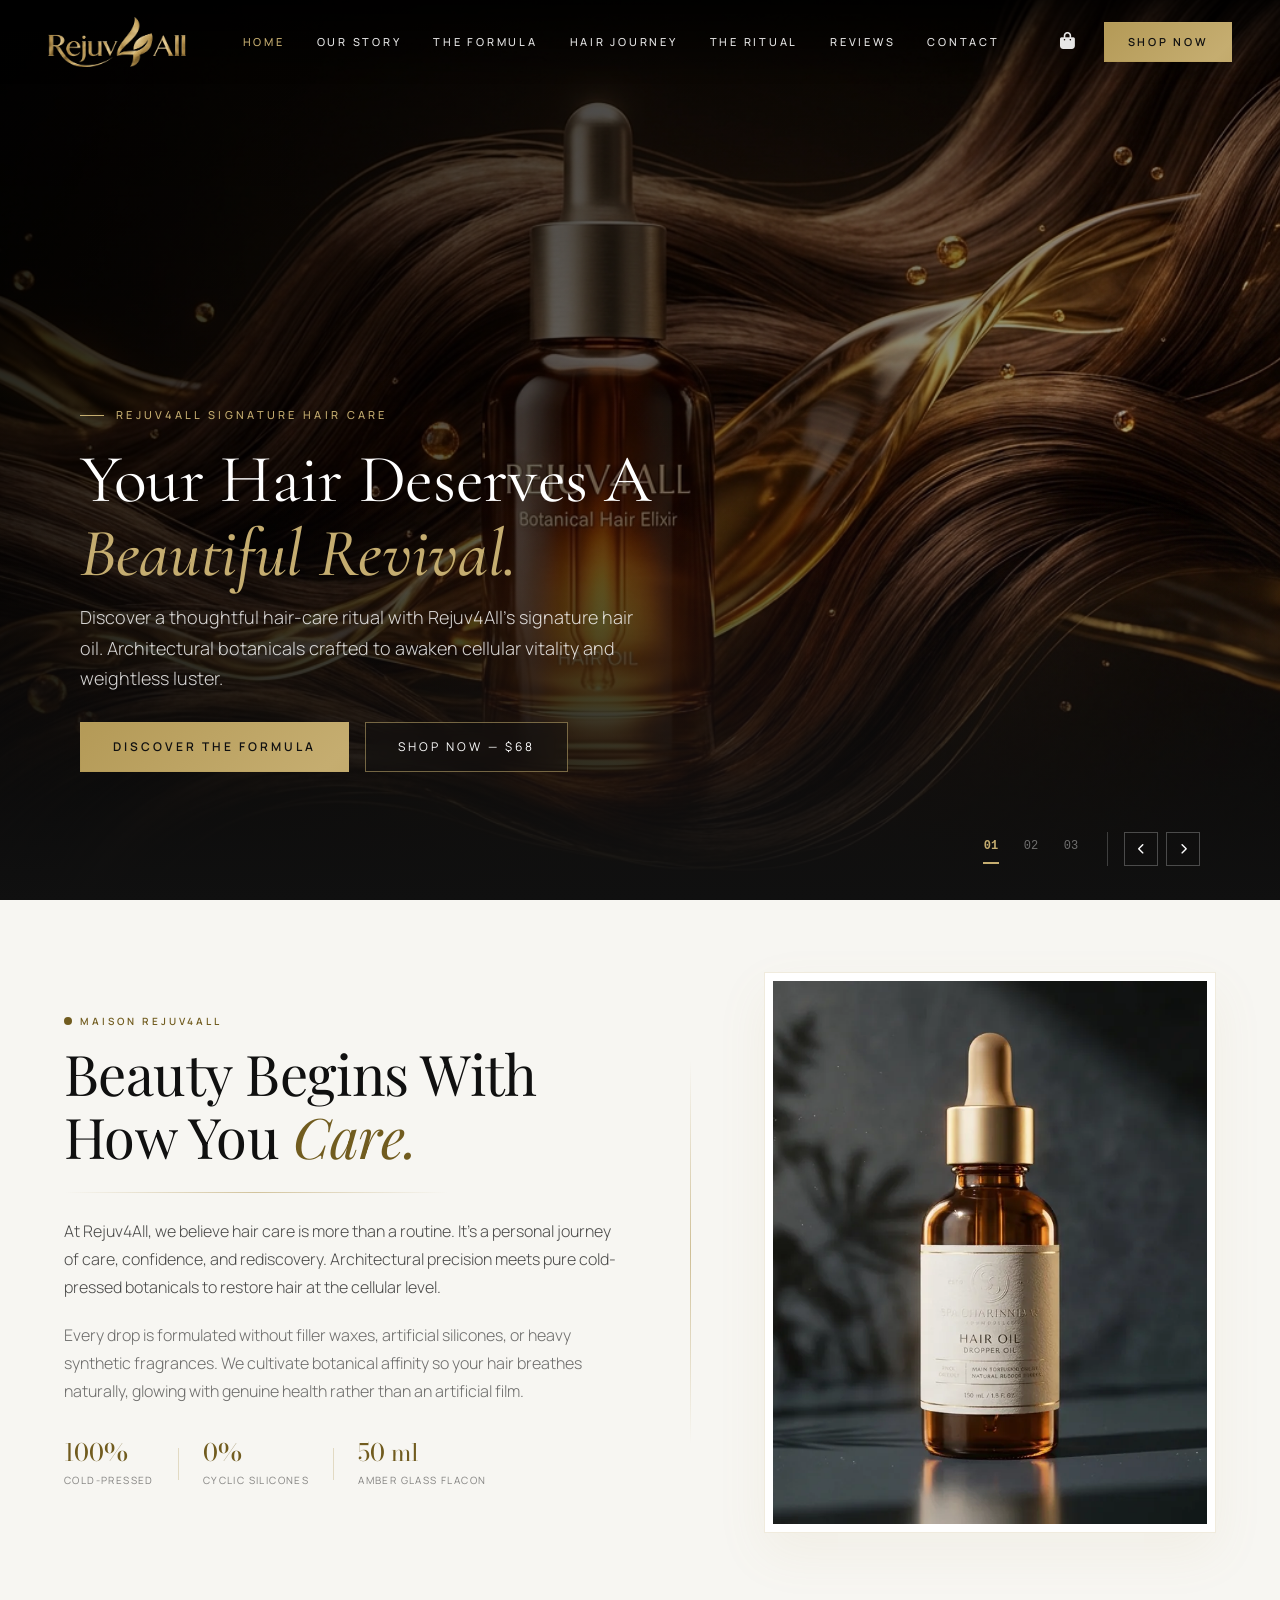
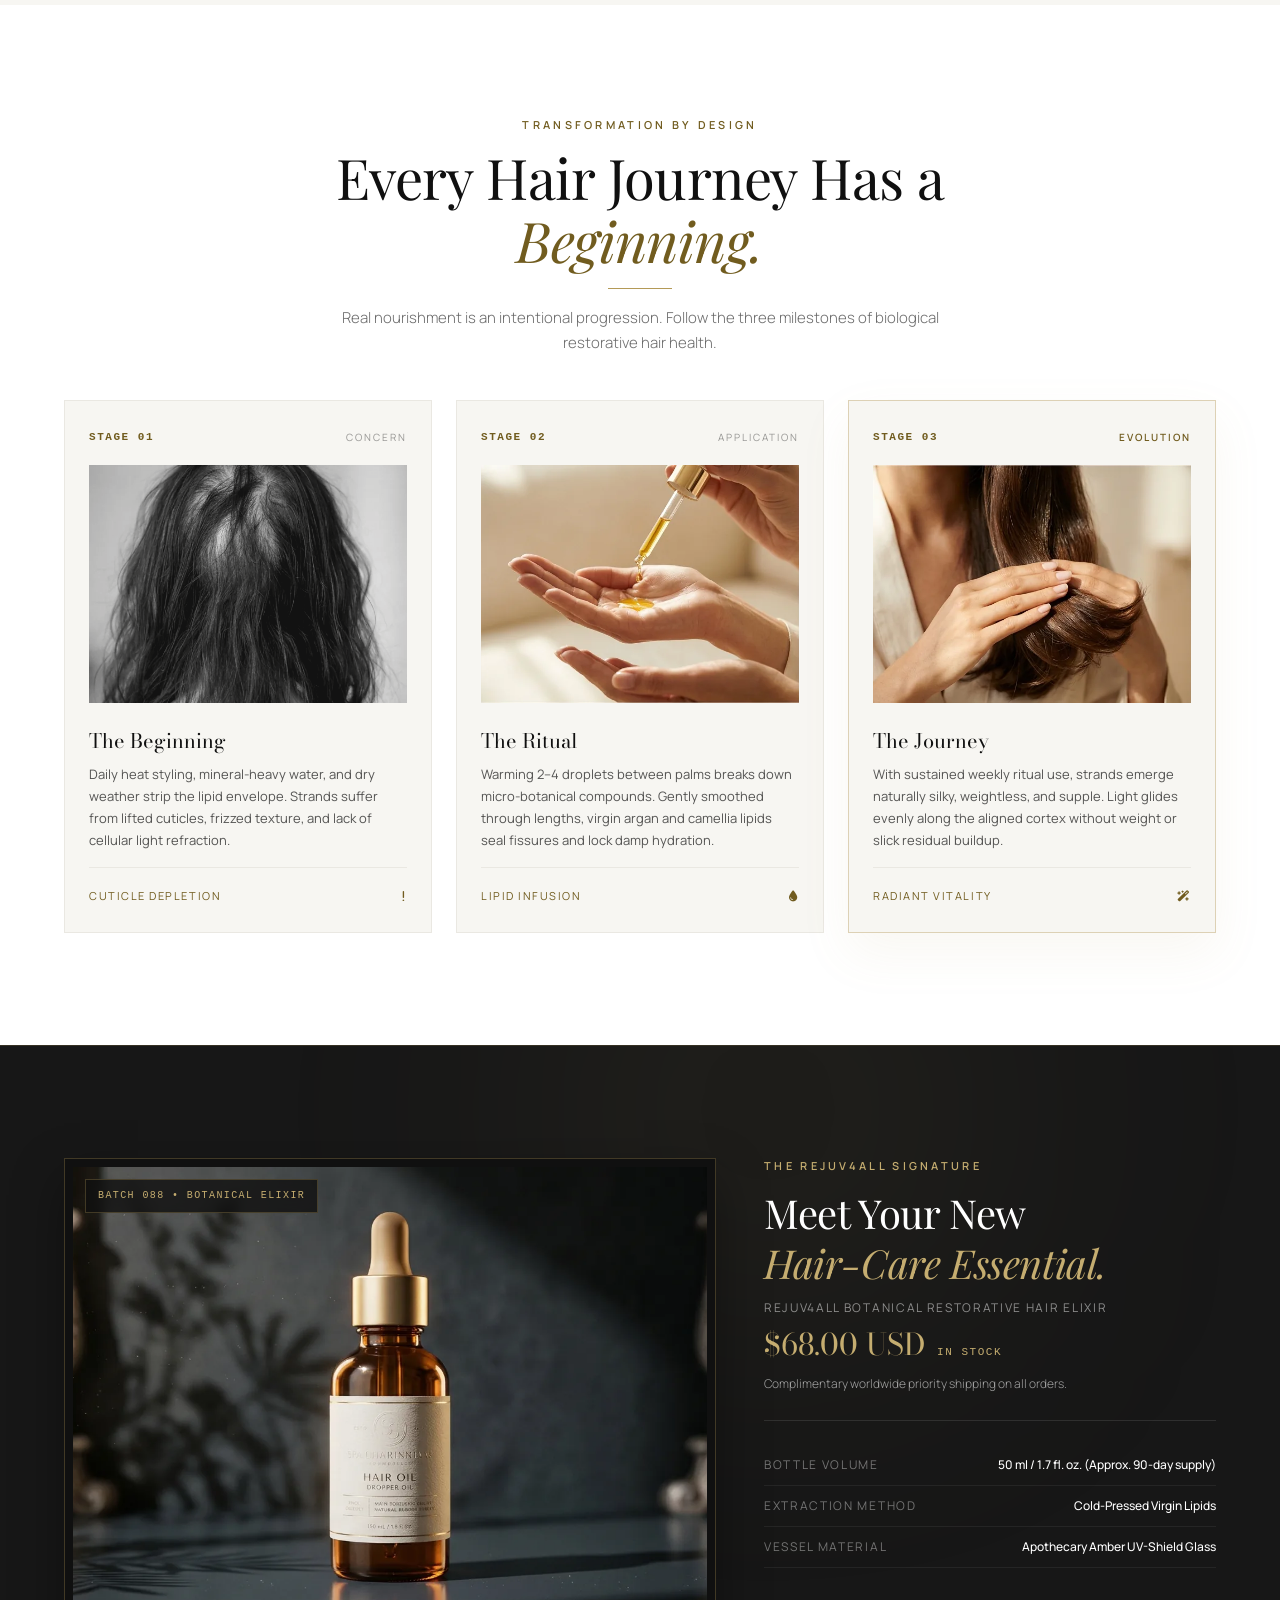
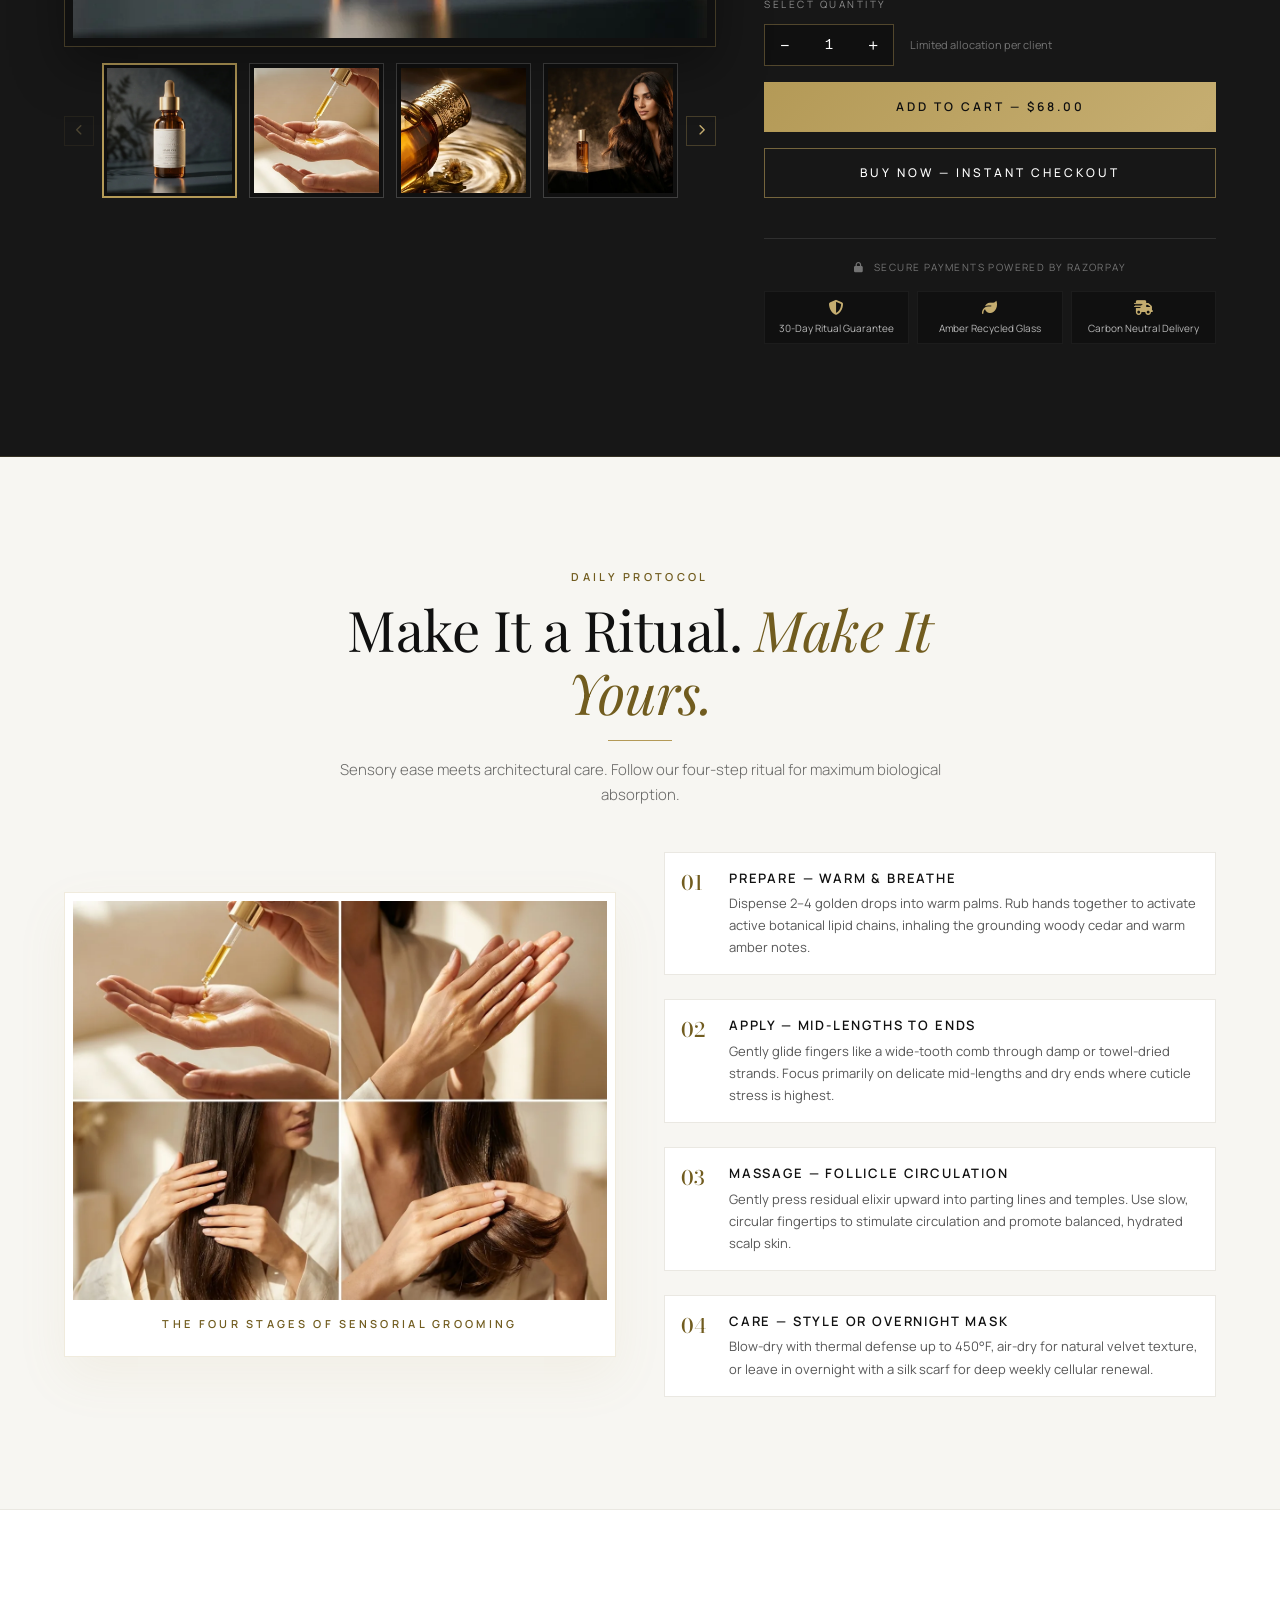
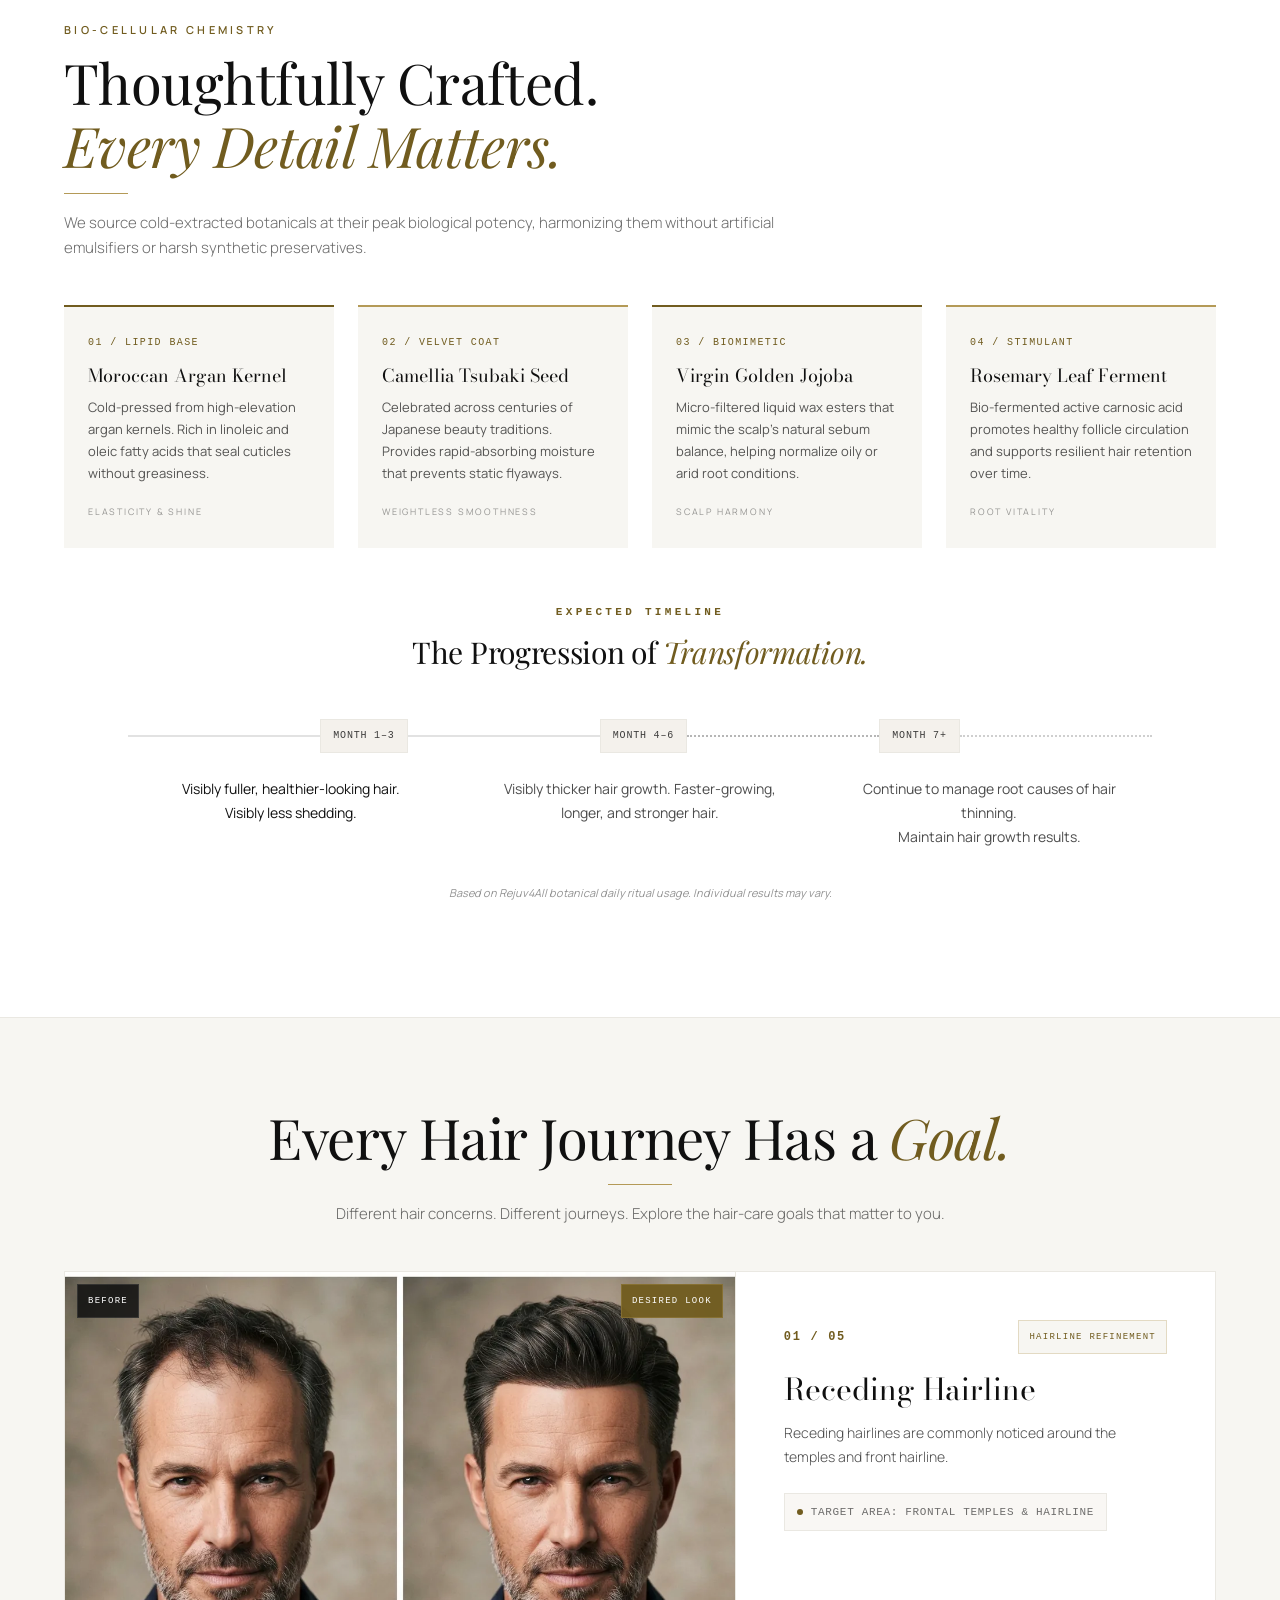
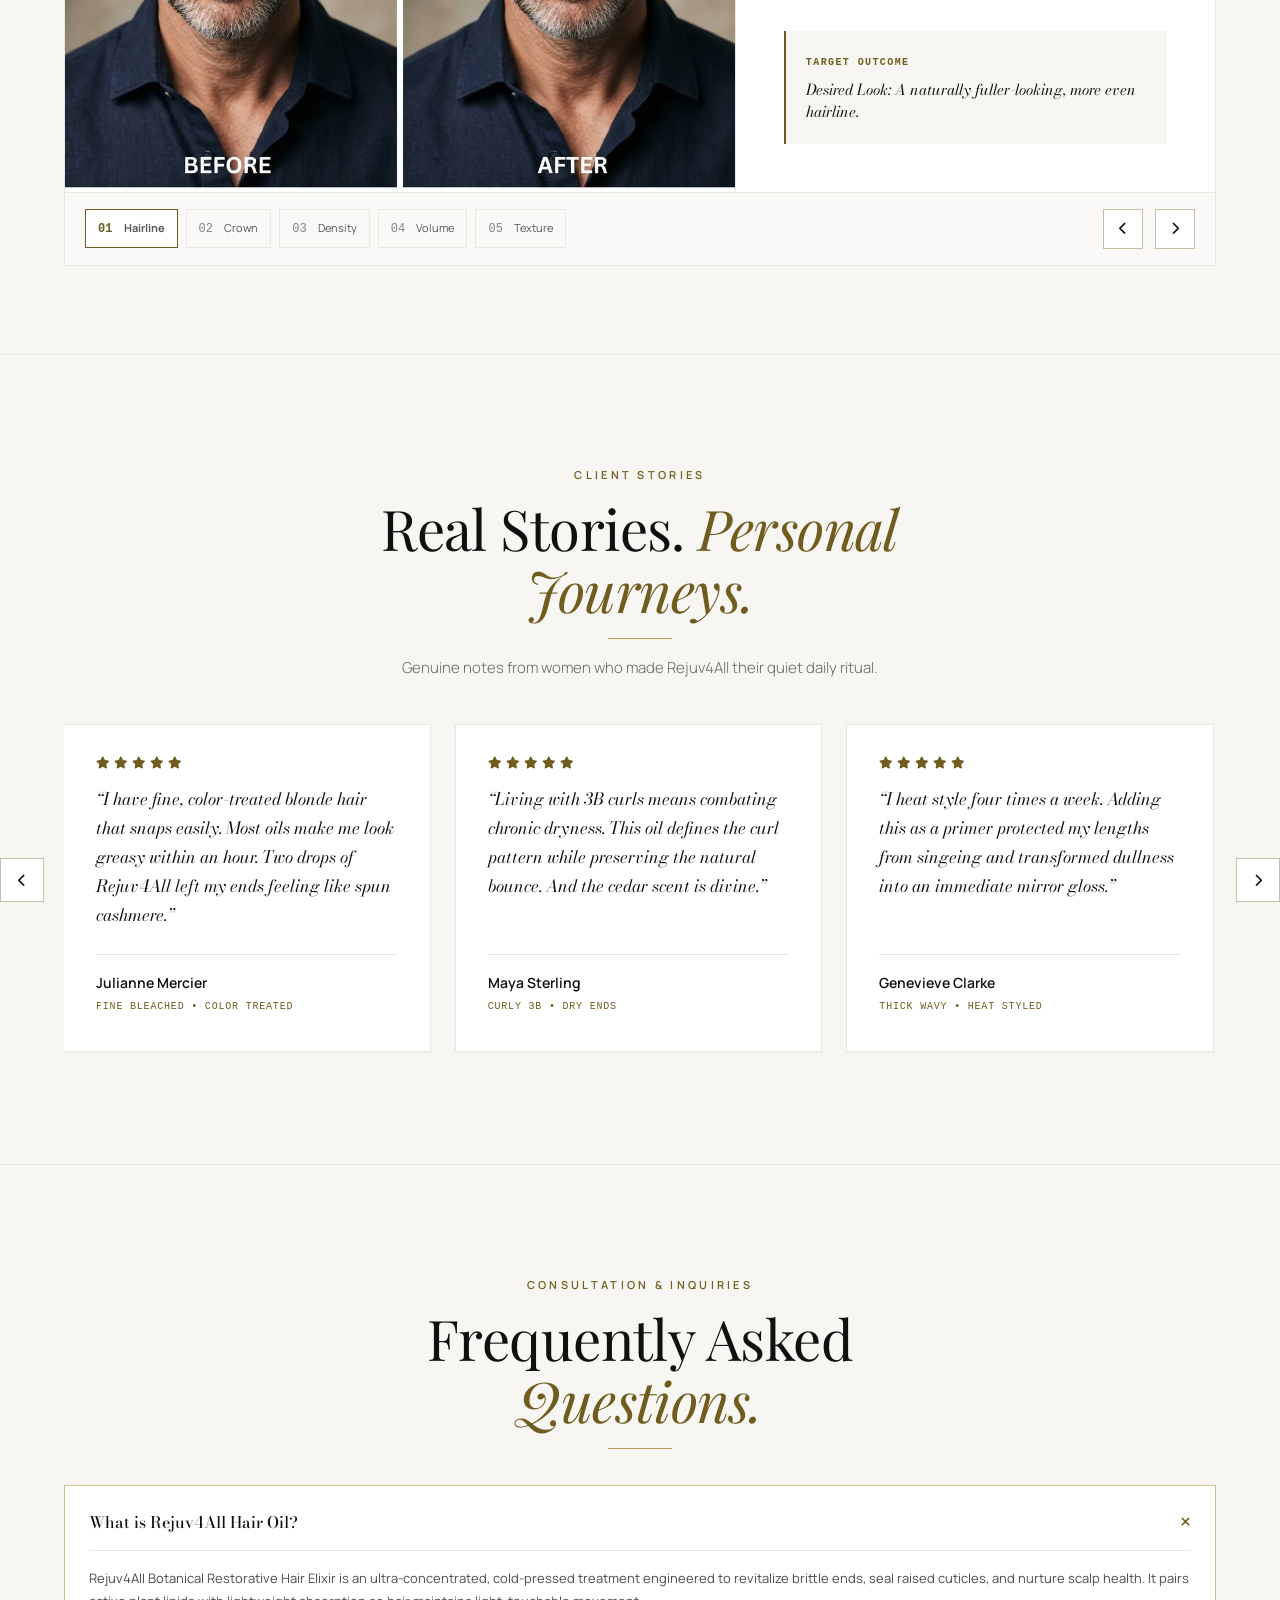
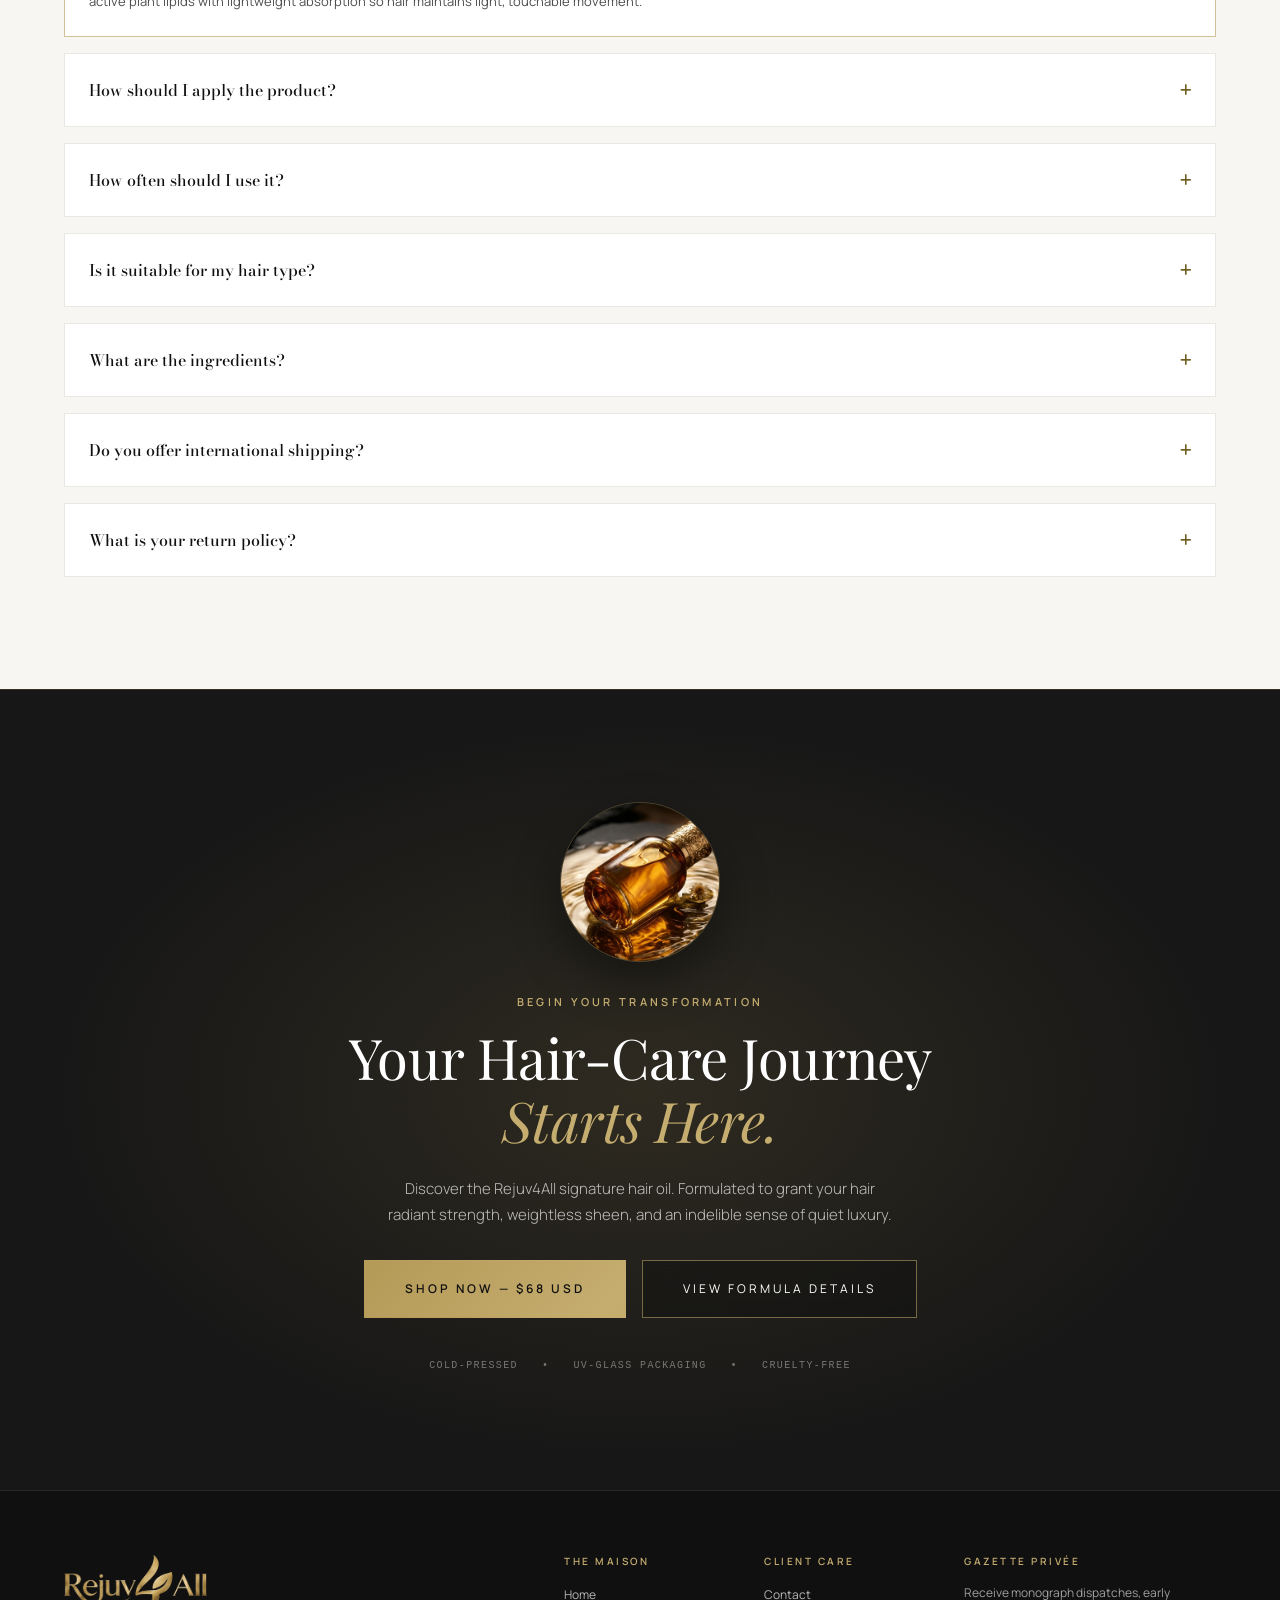
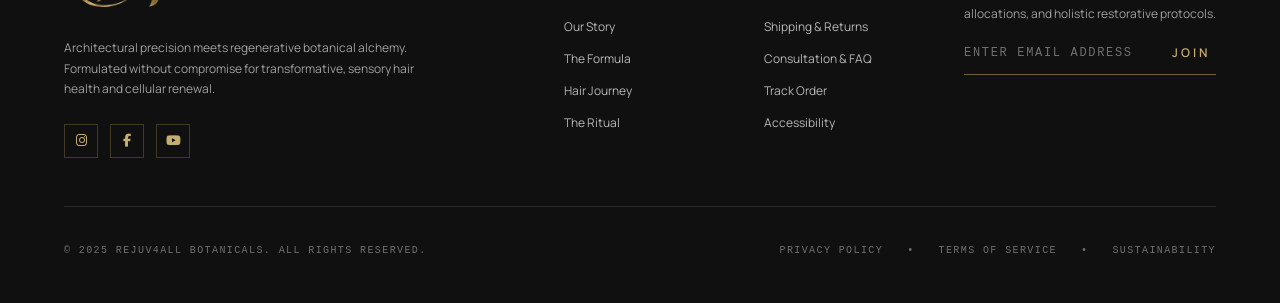
==== commit 8562346a: "second commit" ====
--- a/index.html
+++ b/index.html
@@ -233,7 +233,7 @@
           <p class="cart-msg" id="cart-msg" role="status" aria-live="polite"></p>
 
           <div class="trust">
-            <div class="pay-row"><span>Apple Pay</span><span>•</span><span>Google Pay</span><span>•</span><span>Visa / Mastercard</span><span>•</span><span>Amex</span></div>
+            <div class="pay-row"><i class="fa-solid fa-lock" aria-hidden="true"></i><span>Secure payments powered by Razorpay</span></div>
             <div class="row g-2 mt-1 text-center">
               <div class="col-4"><div class="trust-box"><i class="fa-solid fa-shield-halved"></i><span>30-Day Ritual Guarantee</span></div></div>
               <div class="col-4"><div class="trust-box"><i class="fa-solid fa-leaf"></i><span>Amber Recycled Glass</span></div></div>
--- a/home.css
+++ b/home.css
@@ -243,8 +243,8 @@
 
 /* ---------- 5. Story ---------- */
 .story .section-pad { padding-top: 4.5rem; padding-bottom: 4.5rem; }
-.lead-copy { color: rgba(16,16,16,.75); font-weight: 300; font-size: 17px; line-height: 1.75; margin-bottom: 1.25rem; margin-top: 1.5rem; }
-.small-copy { color: rgba(16,16,16,.6); font-size: 14px; line-height: 1.7; margin-bottom: 1.5rem; }
+.lead-copy { color: rgba(16,16,16,.75); font-weight: 300; font-size: 16px; line-height: 1.75; margin-bottom: 1.25rem; margin-top: 1.5rem; }
+.small-copy { color: rgba(16,16,16,.6); font-family: var(--font-sans); font-weight: 300; font-size: 16px; line-height: 1.75; margin-bottom: 1.5rem; }
 .stats { display: flex; align-items: center; gap: 1.5rem; padding-top: .5rem; flex-wrap: wrap; }
 .stats strong { display: block; font-family: var(--font-serif); font-weight: 400; font-size: 1.5rem; line-height: 1.3; color: var(--gold-text); }
 .stats span { display: block; font-size: 10px; letter-spacing: .14em; text-transform: uppercase; color: rgba(16,16,16,.5); }
@@ -320,7 +320,7 @@
 .buy-actions .btn-block + .btn-block { margin-top: 1rem; }
 .cart-msg { min-height: 20px; margin-top: .75rem; font-size: 12px; color: var(--gold-light); text-align: center; }
 .trust { margin-top: .5rem; padding-top: 1rem; border-top: 1px solid rgba(255,255,255,.1); }
-.pay-row { display: flex; justify-content: center; flex-wrap: wrap; gap: .25rem 1rem; font-size: 10px; letter-spacing: .14em; text-transform: uppercase; color: rgba(255,255,255,.4); }
+.pay-row { display: flex; align-items: center; justify-content: center; flex-wrap: wrap; gap: .25rem .6rem; font-size: 10px; letter-spacing: .14em; text-transform: uppercase; color: rgba(255,255,255,.4); }
 .trust-box { height: 100%; padding: .5rem; background: var(--black); border: 1px solid rgba(255,255,255,.05); font-size: 10px; line-height: 1.4; color: rgba(255,255,255,.7); }
 .trust-box i { display: block; margin-bottom: .35rem; font-size: 15px; color: var(--gold-light); }
 .trust-box span { display: block; }
@@ -480,8 +480,8 @@
   .site-logo img { height: 50px; }
 }
 @media (max-width: 575.98px) {
-  .hero-controls { left: 1.5rem; right: 1.5rem; justify-content: space-between; bottom: 1.5rem; }
-  .hero-content { padding-bottom: 6.5rem; }
+  .hero-controls { display: none; }
+  .hero-content { padding-bottom: 3.25rem; }
   .hero-ctas a { width: 100%; }
   .hero-overlay { background: linear-gradient(to top, var(--black) 0%, rgba(16,16,16,.55) 55%, rgba(0,0,0,.45) 100%); }
   .specs > div { flex-direction: column; gap: .15rem; }
@@ -493,7 +493,10 @@
     .gallery-badge { font-size: 9px; top: .9rem; left: .9rem; }
   .tl-badge { font-size: 10px; }
   .stat-rule { display: none; }
-  .stats { gap: 1.25rem 2rem; }
+  .stats { flex-wrap: nowrap; justify-content: space-between; gap: .5rem; }
+  .stats > div:not(.stat-rule) { flex: 1 1 0; min-width: 0; text-align: center; }
+  .stats strong { font-size: 1.15rem; }
+  .stats span { font-size: 8px; letter-spacing: .06em; white-space: nowrap; }
 }
 
 /* ---------- 16. Reduced motion ---------- */
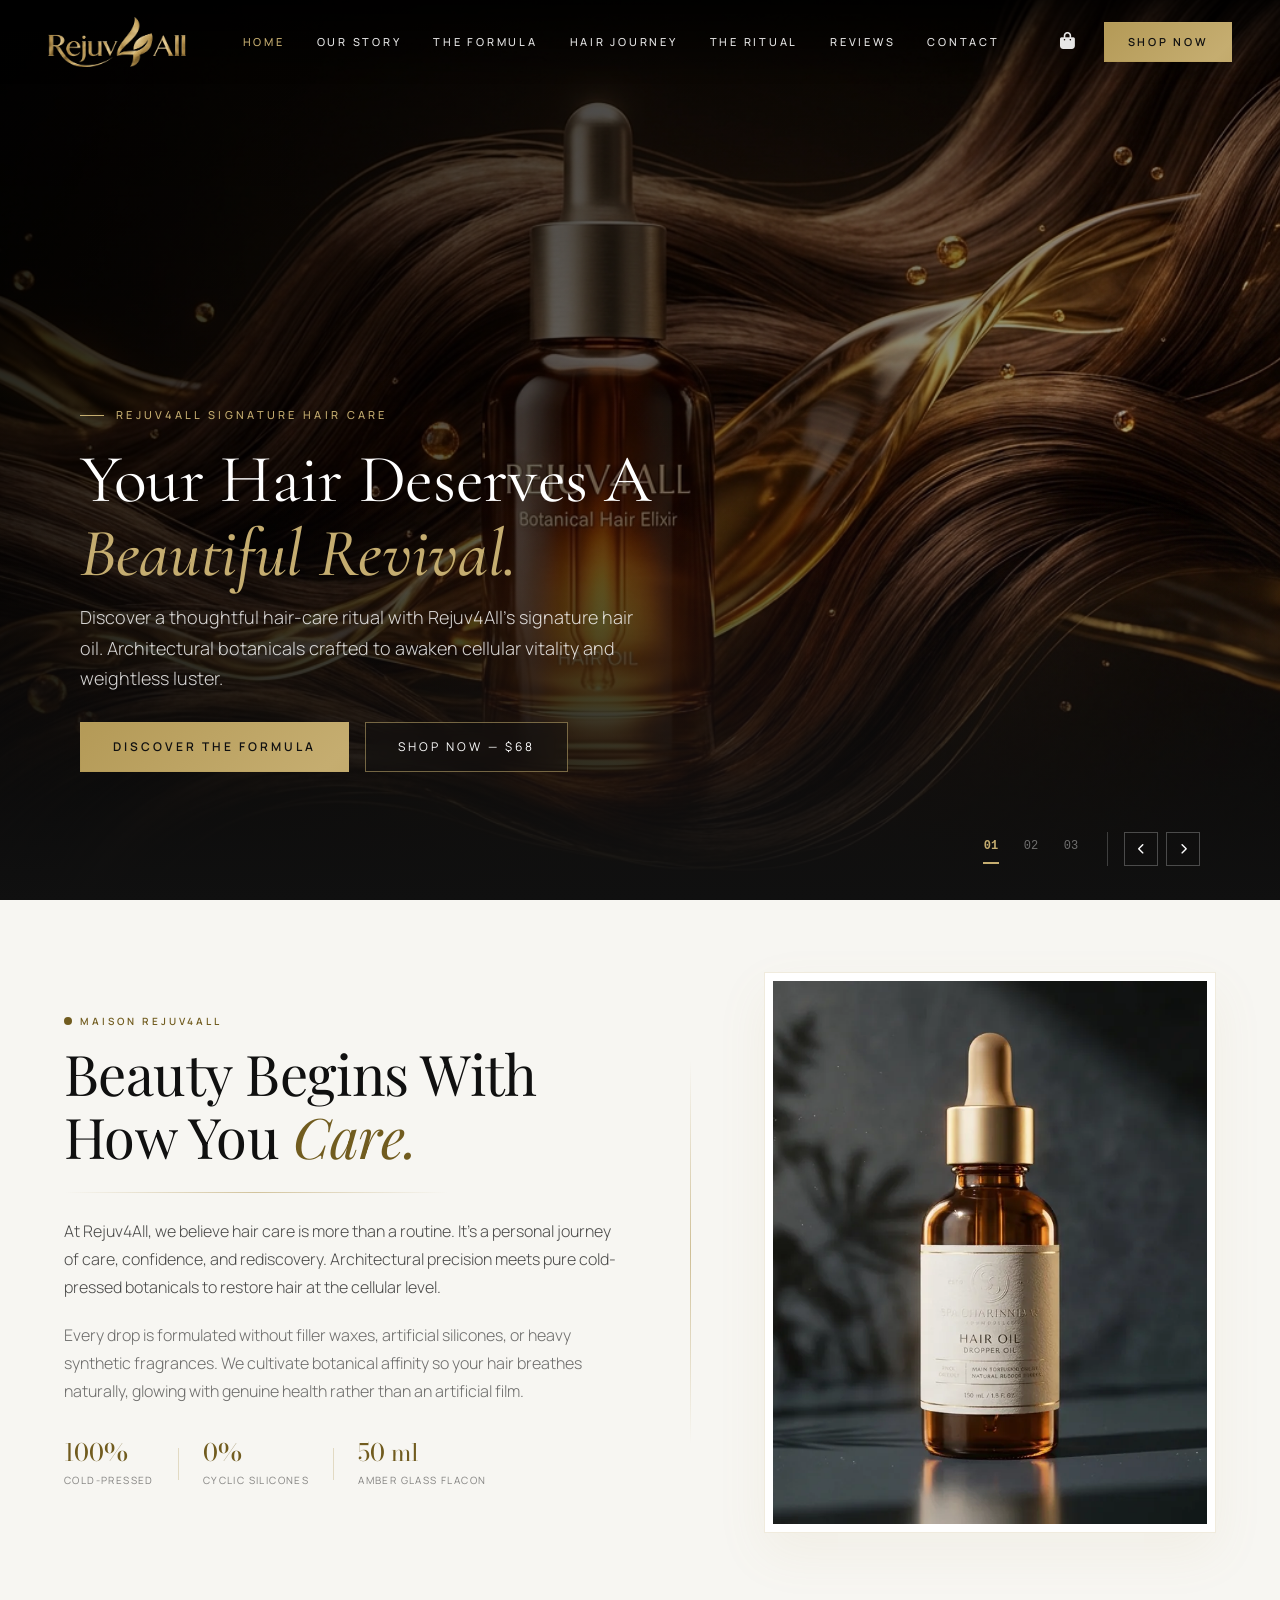
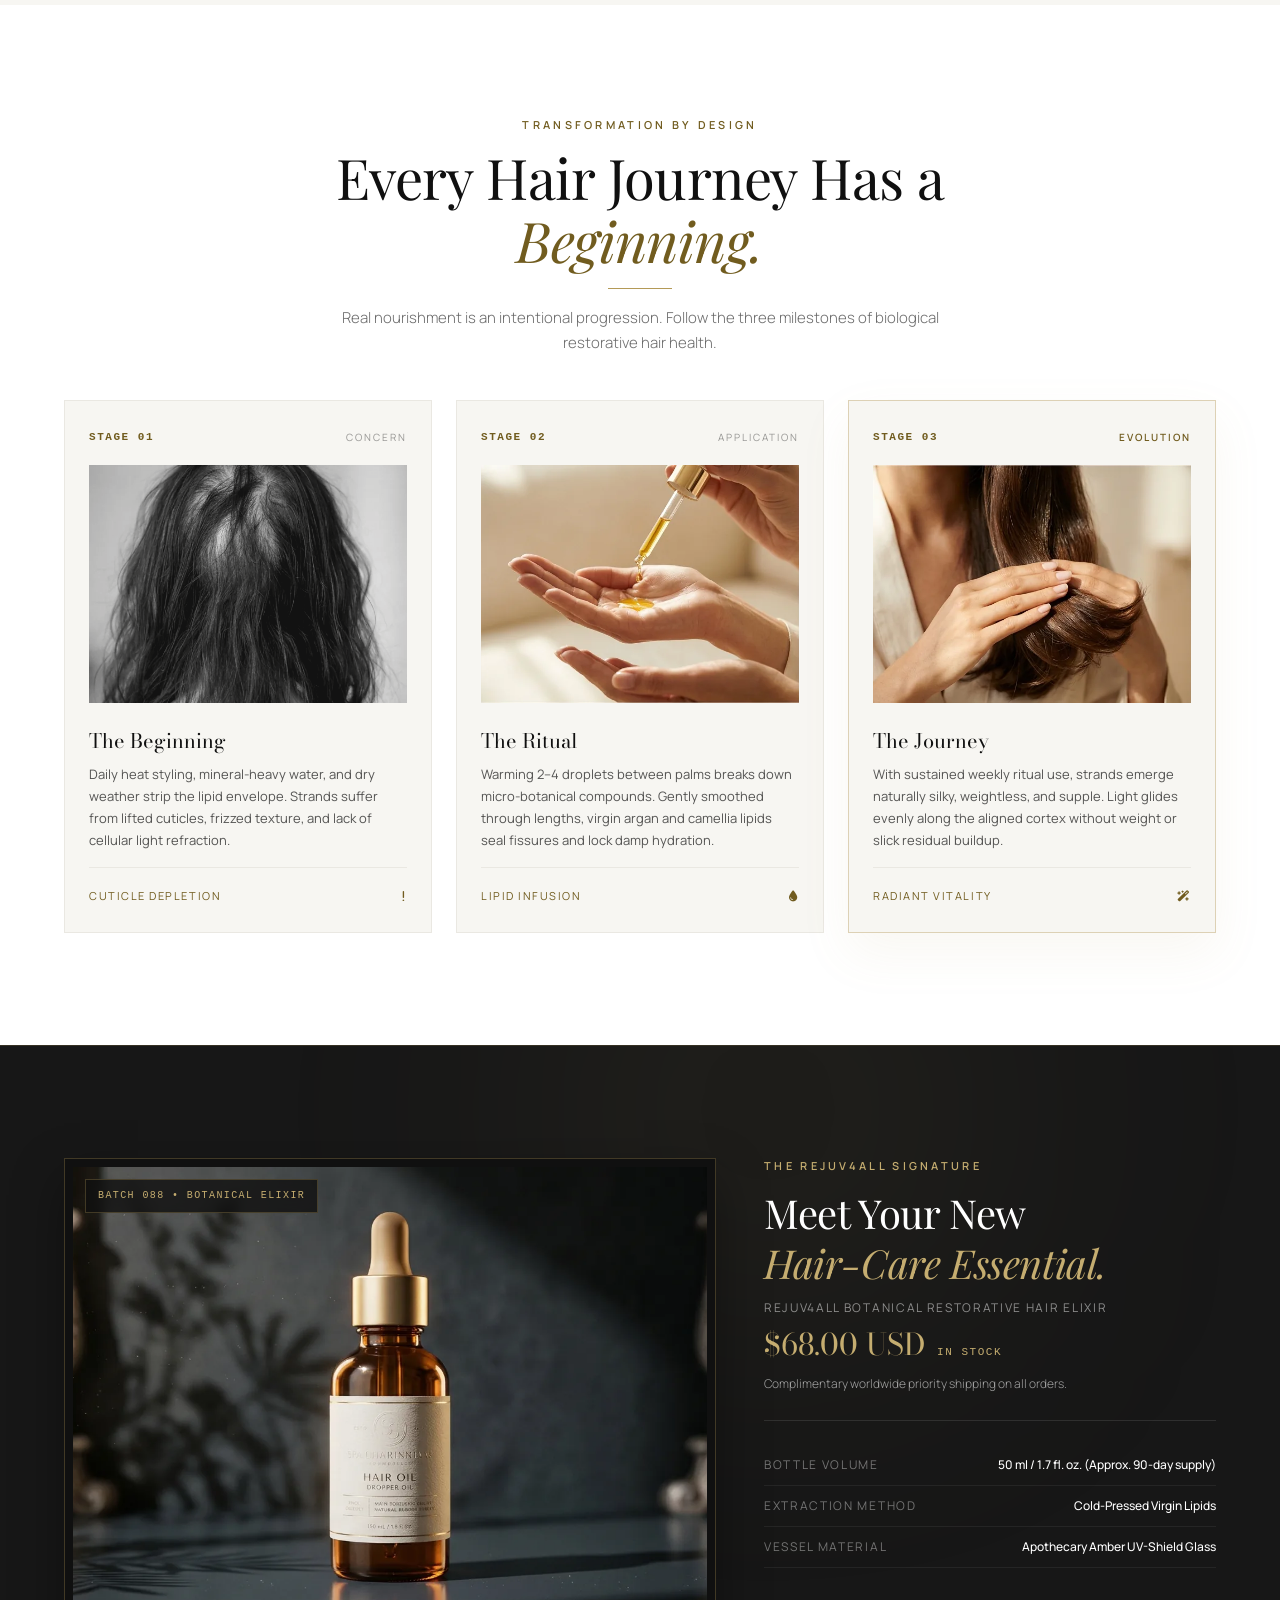
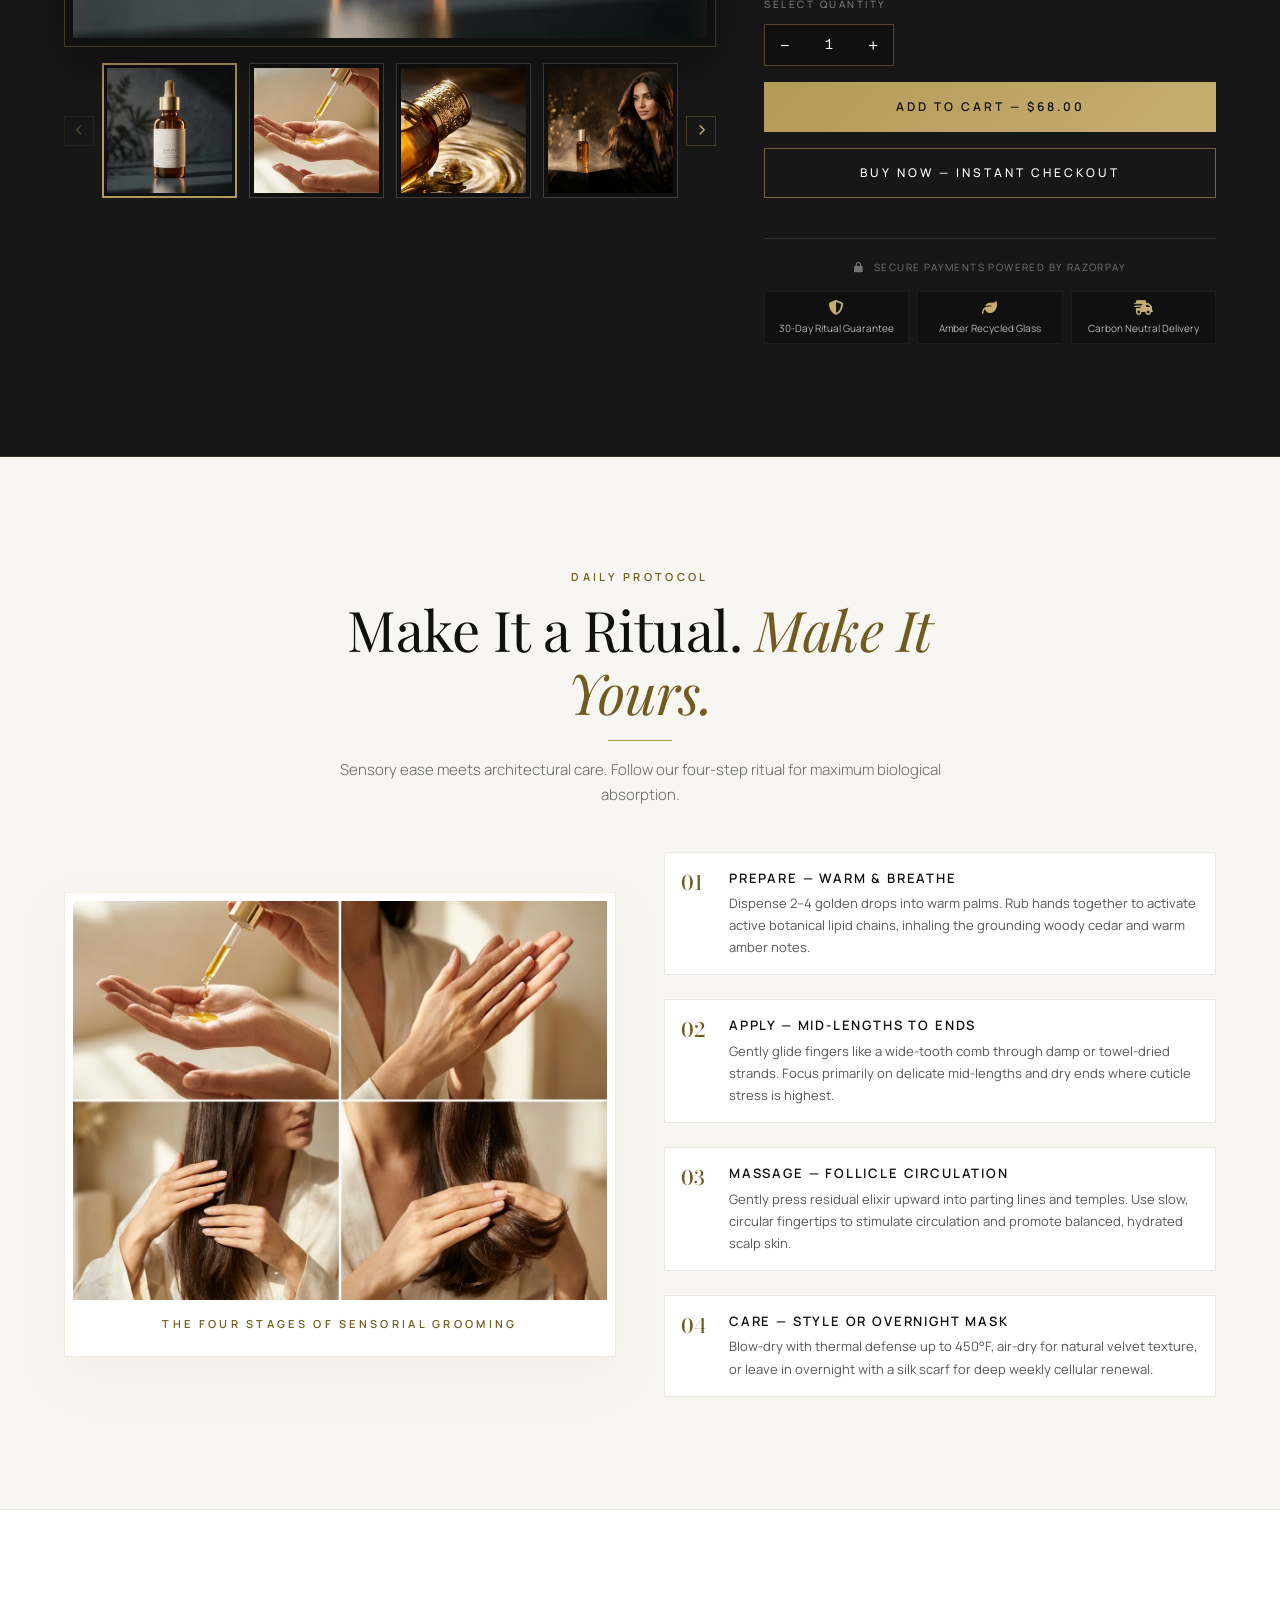
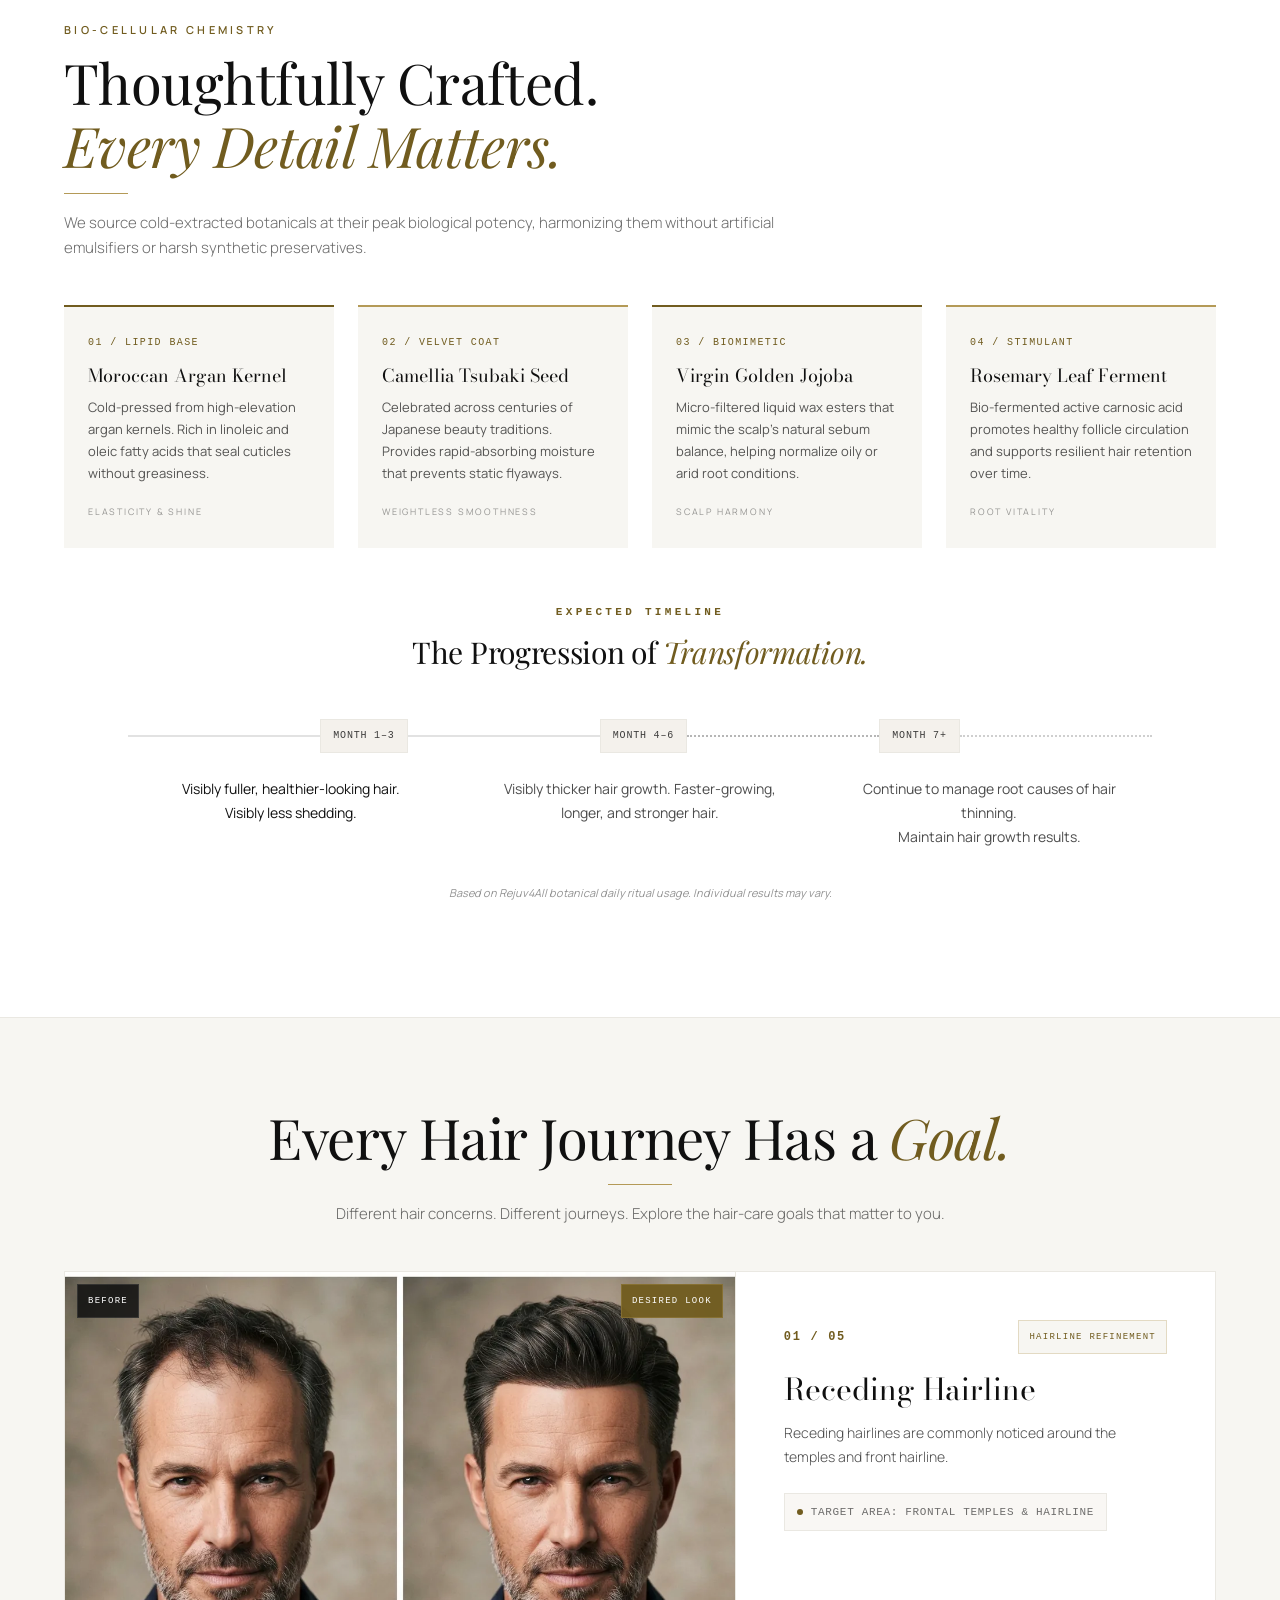
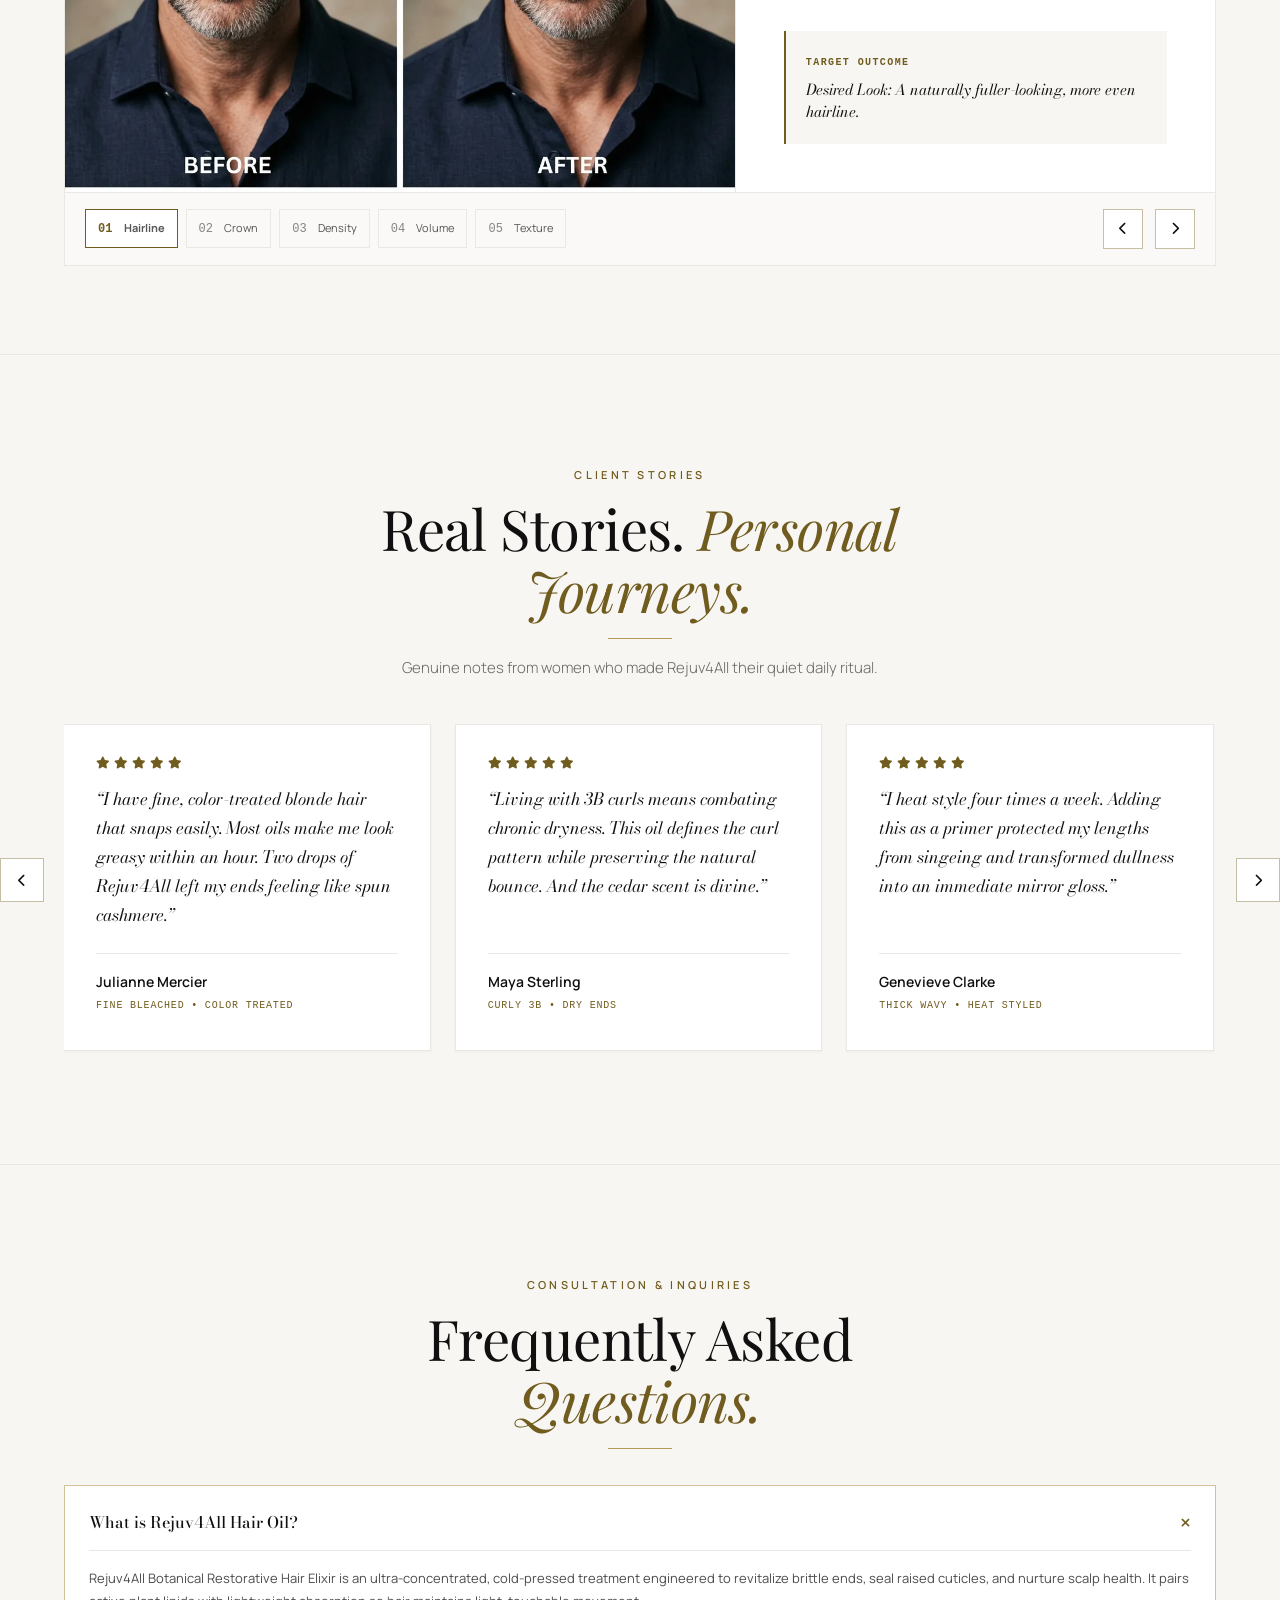
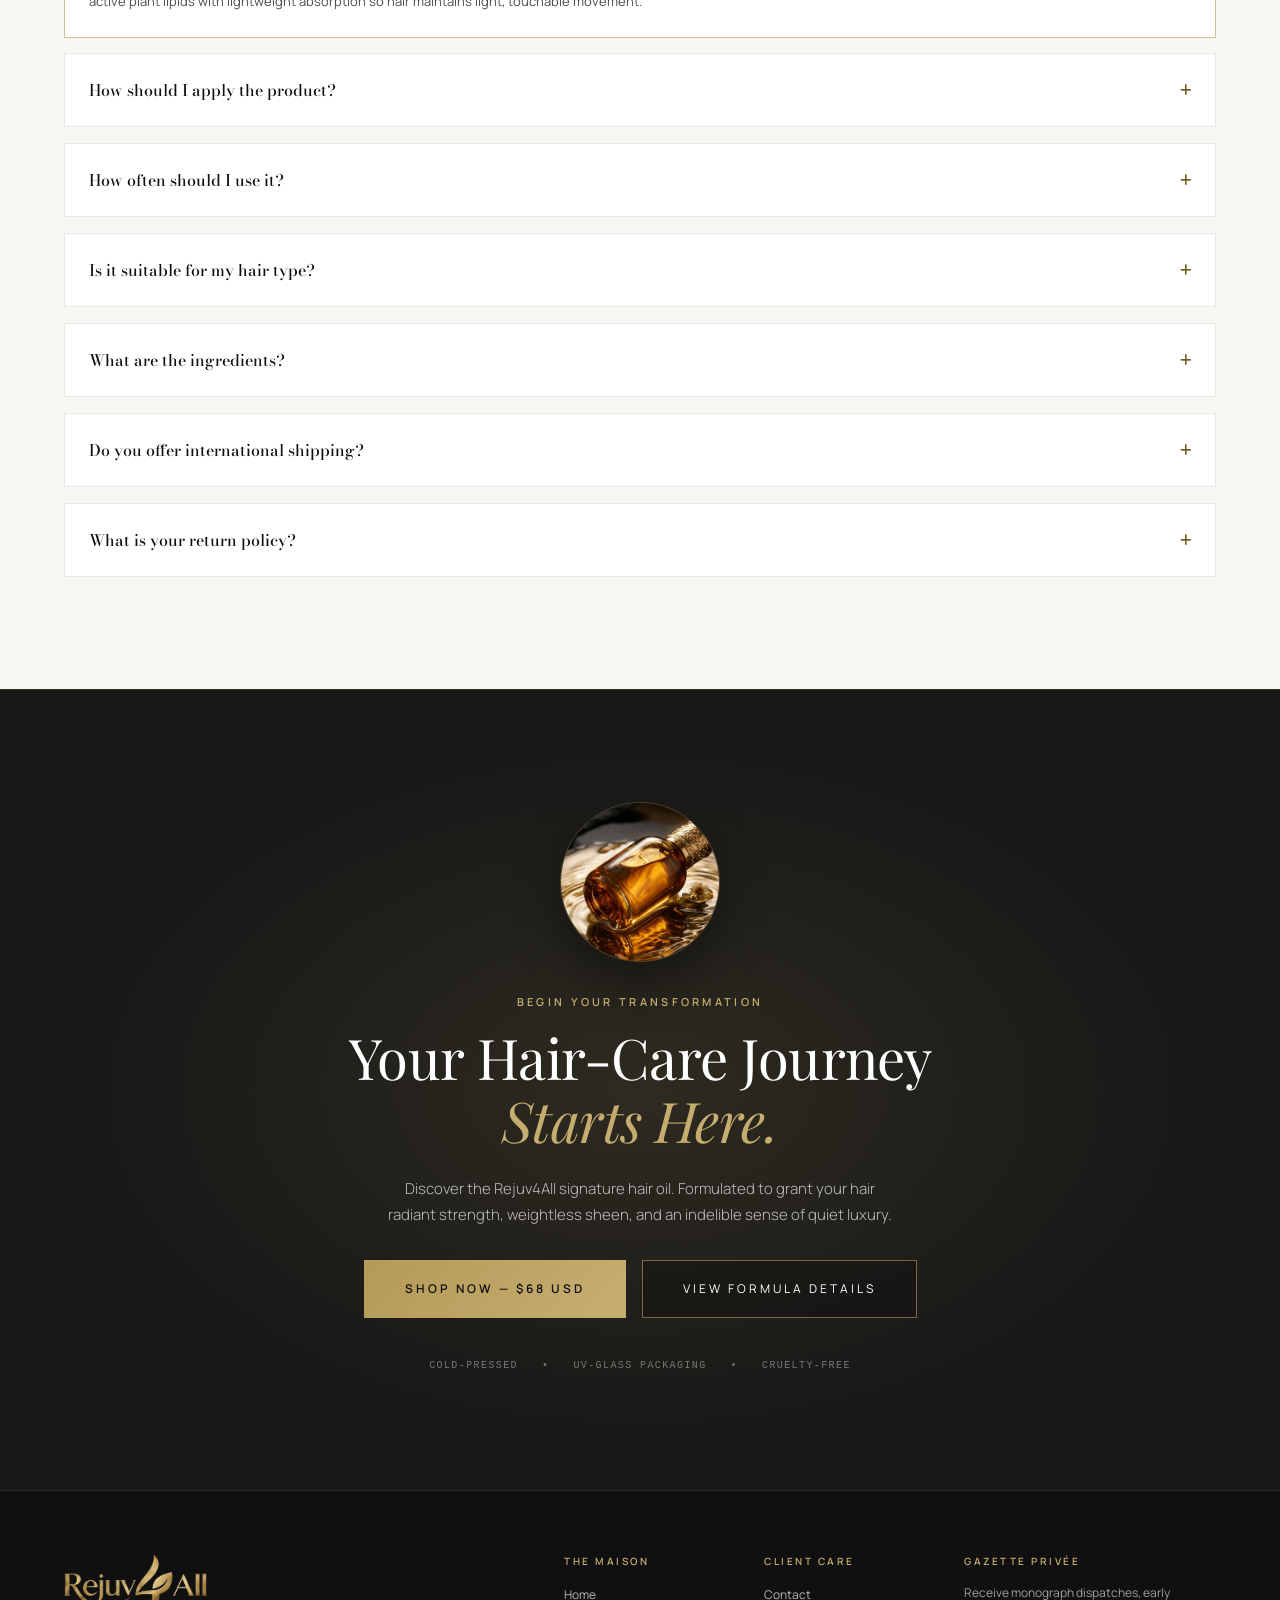
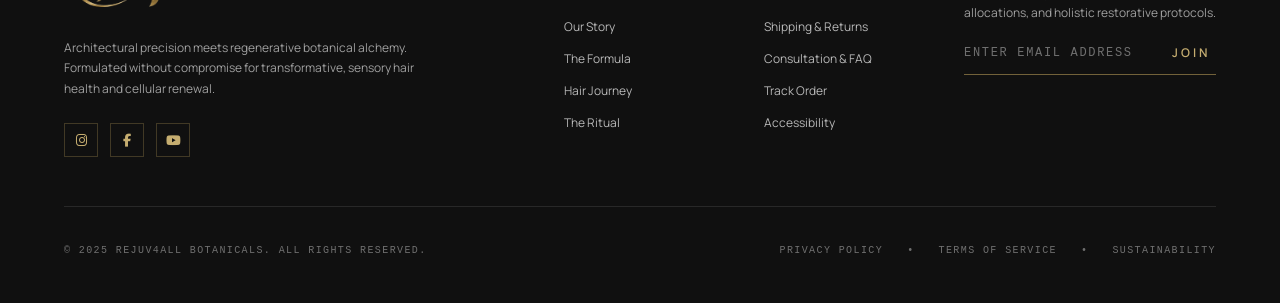
==== commit 0cb718f7: "scroll animation added" ====
--- a/index.html
+++ b/index.html
@@ -226,7 +226,7 @@
               <input id="product-quantity" type="text" value="1" readonly aria-label="Quantity">
               <button type="button" id="qty-plus" aria-label="Increase quantity">+</button>
             </div>
-            <span class="qty-note">Limited allocation per client</span>
+            <!-- <span class="qty-note">Limited allocation per client</span> -->
           </div>
           <button type="button" class="btn-gold btn-block" id="add-to-cart" data-price="68">Add to Cart — $68.00</button>
           <button type="button" class="btn-outline-gold btn-block" id="buy-now">Buy Now — Instant Checkout</button>
--- a/home.css
+++ b/home.css
@@ -499,12 +499,25 @@
   .stats span { font-size: 8px; letter-spacing: .06em; white-space: nowrap; }
 }
 
+/* ---------- 15b. Scroll reveal (minimal; classes are added/removed by JS) ---------- */
+.rv { opacity: 0; transition: opacity .9s cubic-bezier(.22, .61, .36, 1) var(--rv-delay, 0ms), transform .9s cubic-bezier(.22, .61, .36, 1) var(--rv-delay, 0ms); will-change: opacity, transform; }
+.rv-up { transform: translate3d(0, 22px, 0); }
+.rv-left { transform: translate3d(0, 22px, 0); }   /* stacked layouts: simple rise */
+.rv-right { transform: translate3d(0, 22px, 0); }
+.rv-fade { transform: none; }
+@media (min-width: 992px) {
+  .rv-left { transform: translate3d(-26px, 0, 0); }   /* fades in moving left → right */
+  .rv-right { transform: translate3d(26px, 0, 0); }   /* fades in moving right → left */
+}
+.rv.rv-in { opacity: 1; transform: none; }
+
 /* ---------- 16. Reduced motion ---------- */
 @media (prefers-reduced-motion: reduce) {
   html { scroll-behavior: auto; }
   *, *::before, *::after { animation-duration: .001ms !important; animation-iteration-count: 1 !important; transition-duration: .001ms !important; }
   .xf-1 { opacity: 1; }
   .xf-2 { opacity: 0; }
+  .rv { opacity: 1 !important; transform: none !important; }
   .hero-slide.is-active img { transform: none; }
 }
 
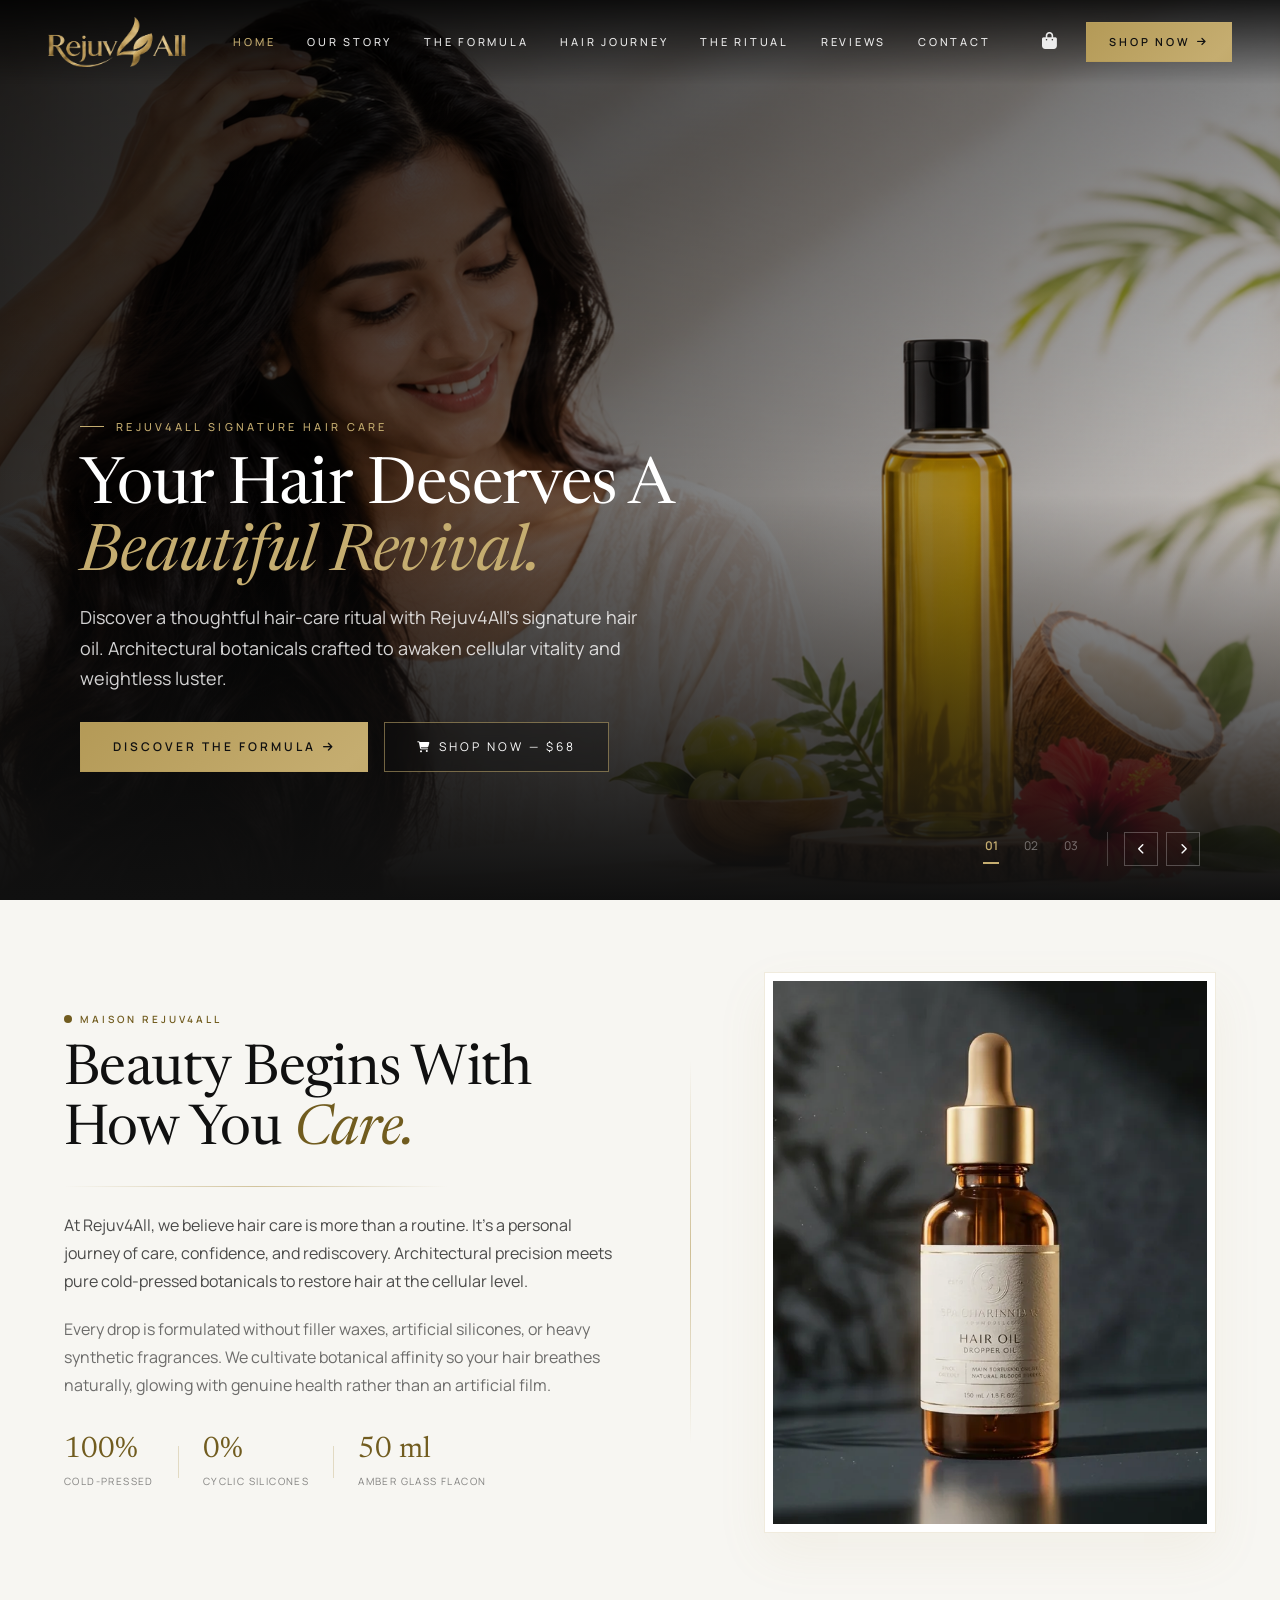
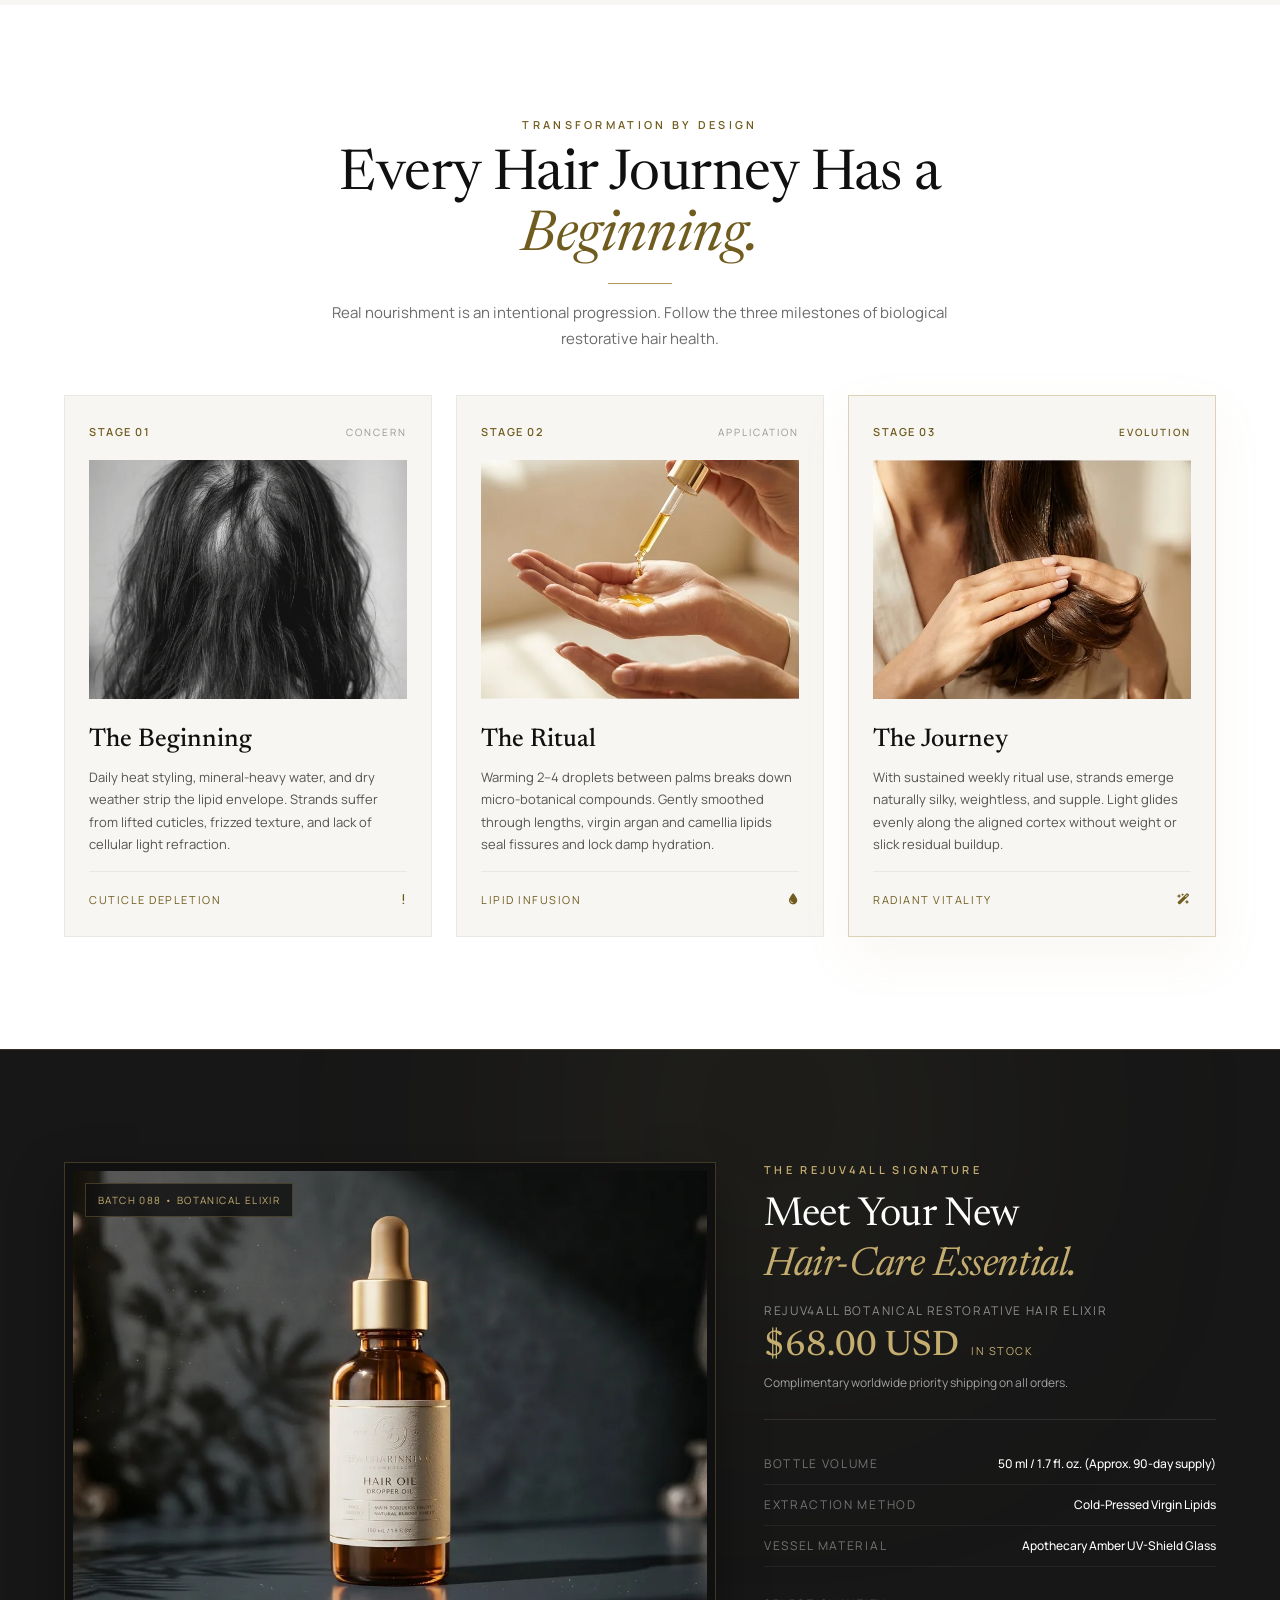
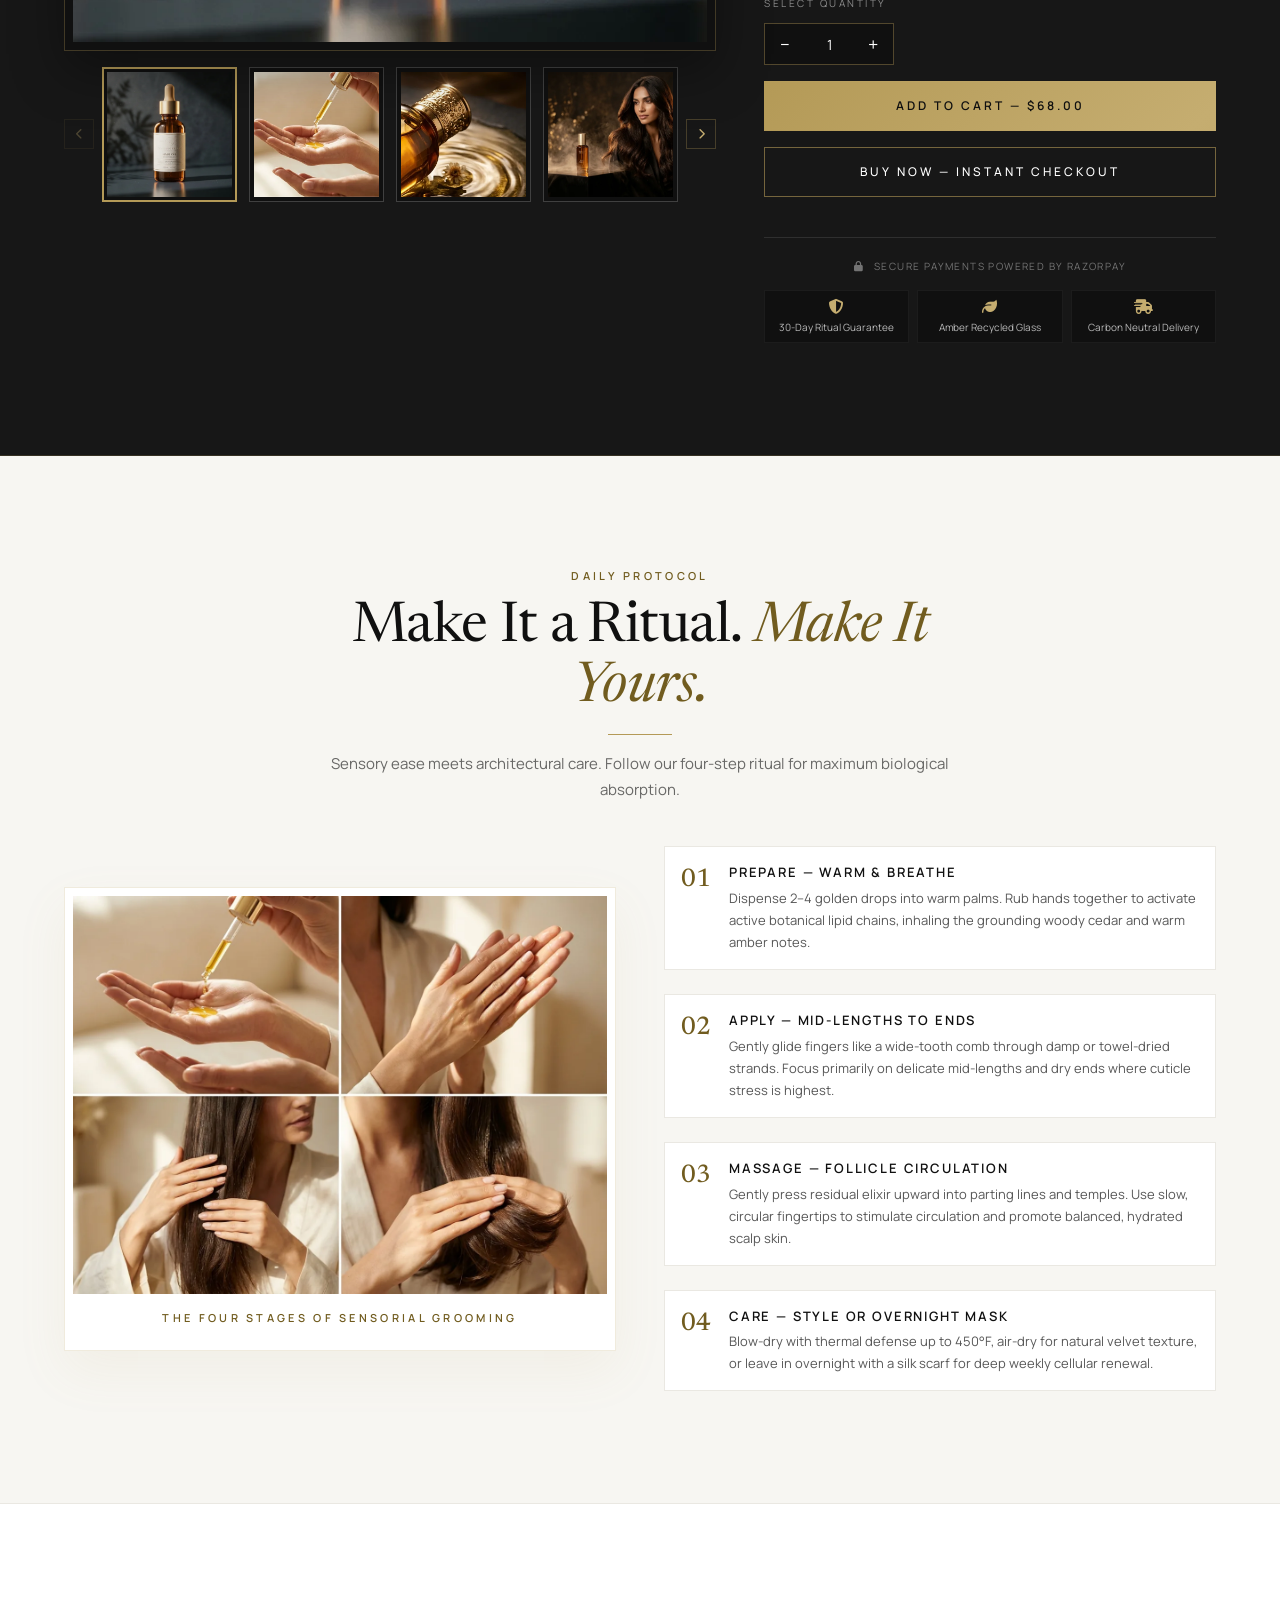
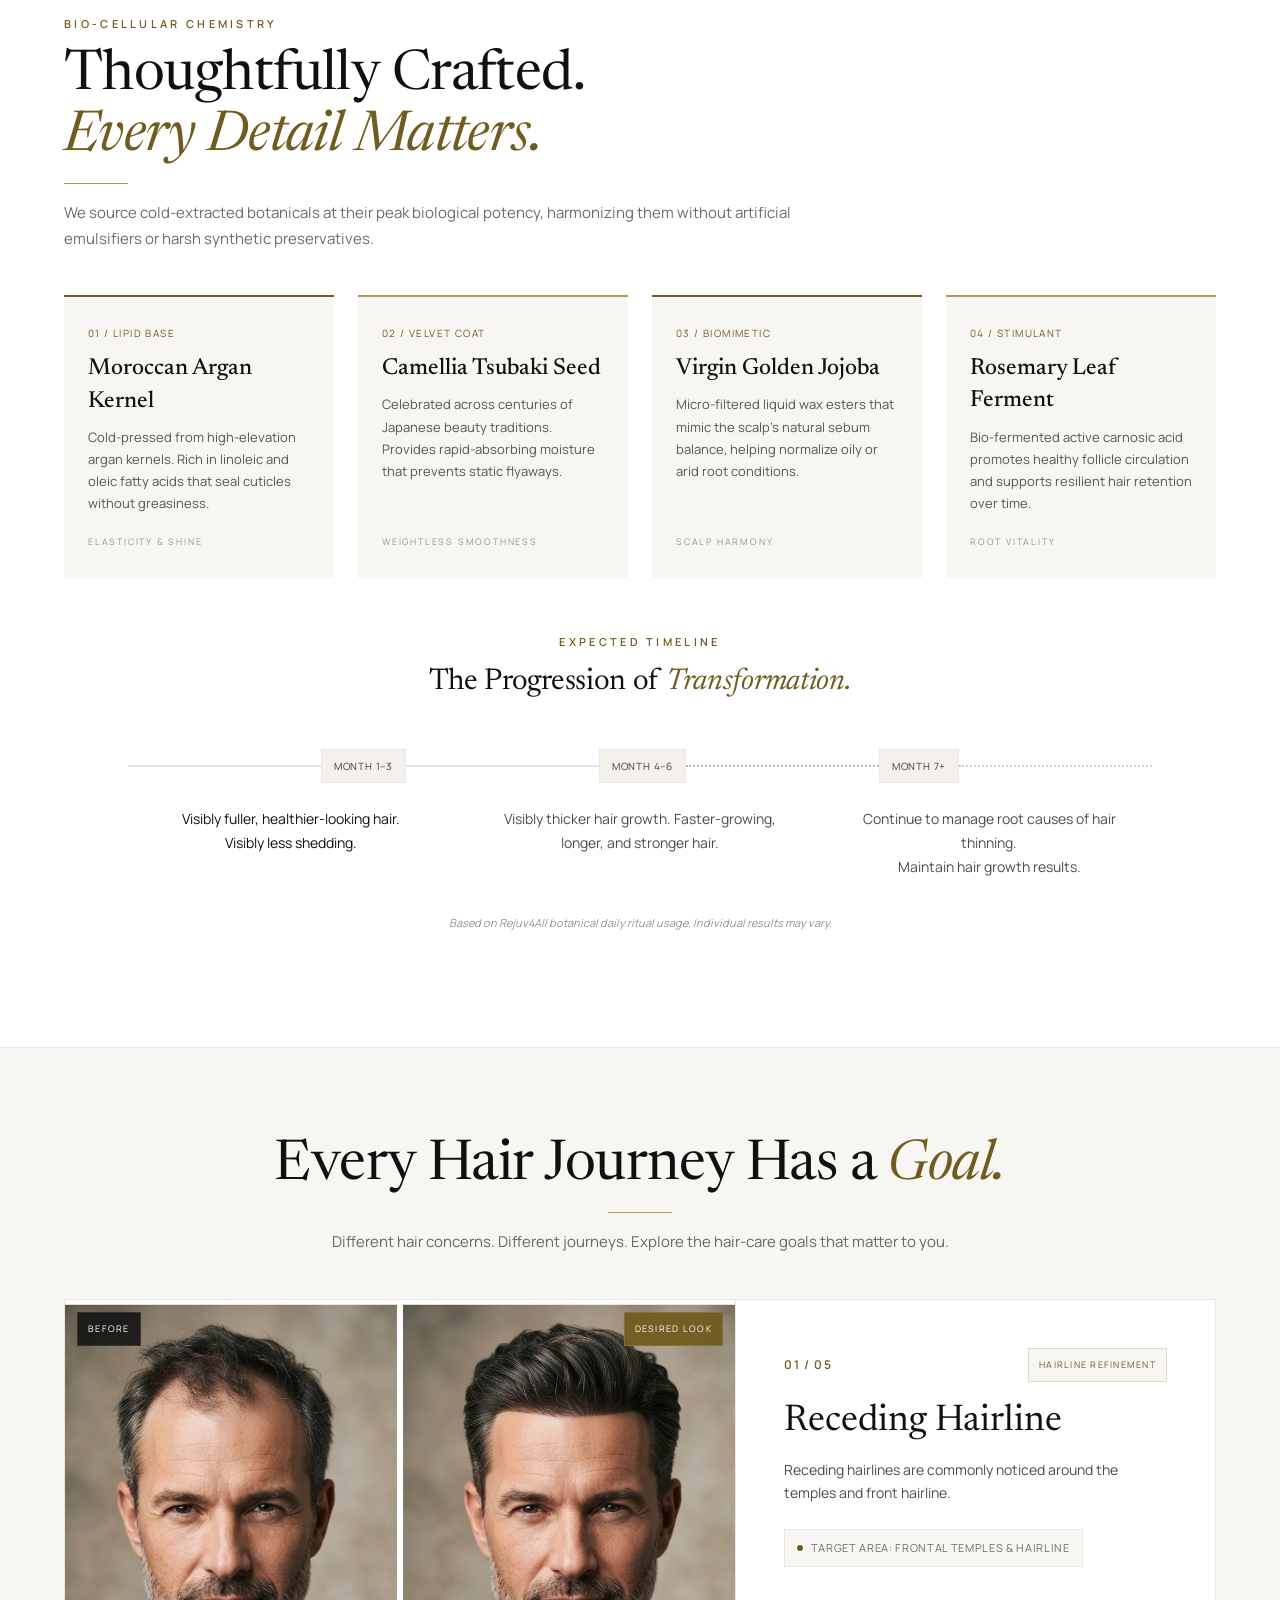
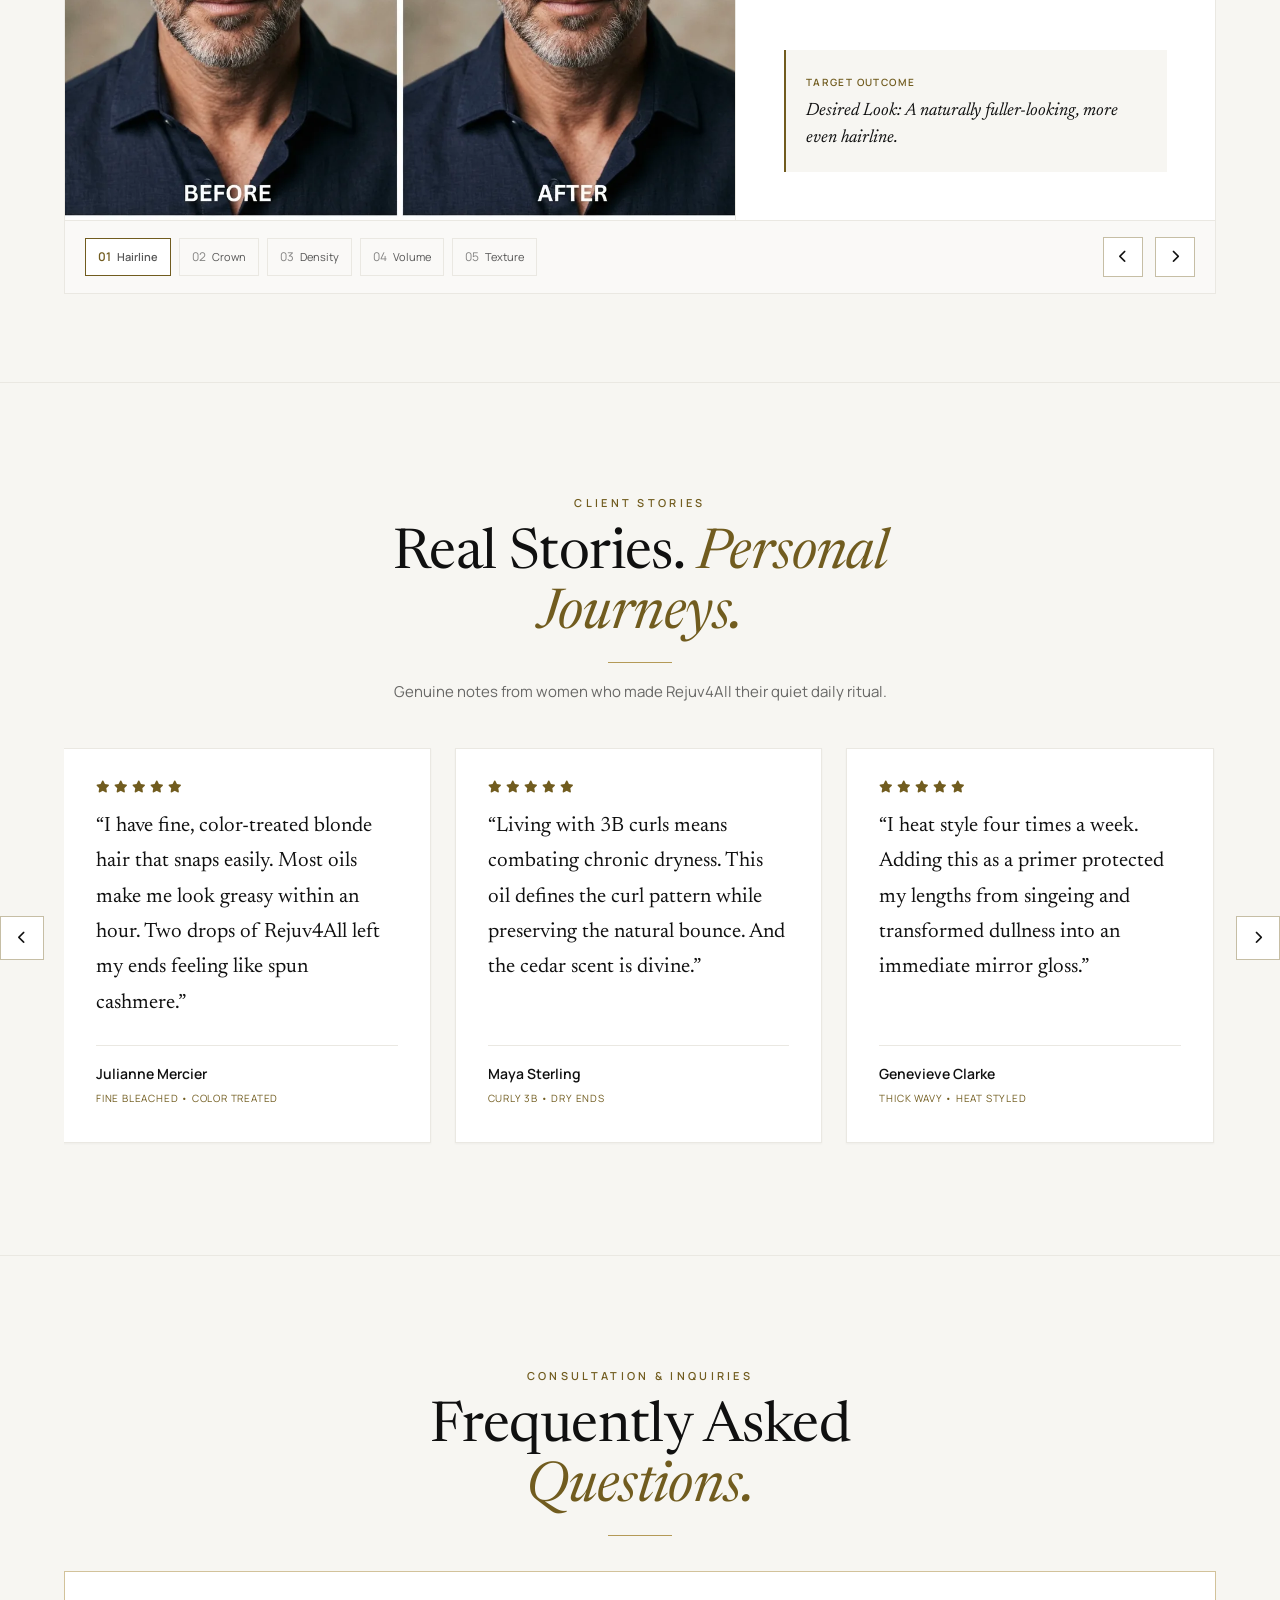
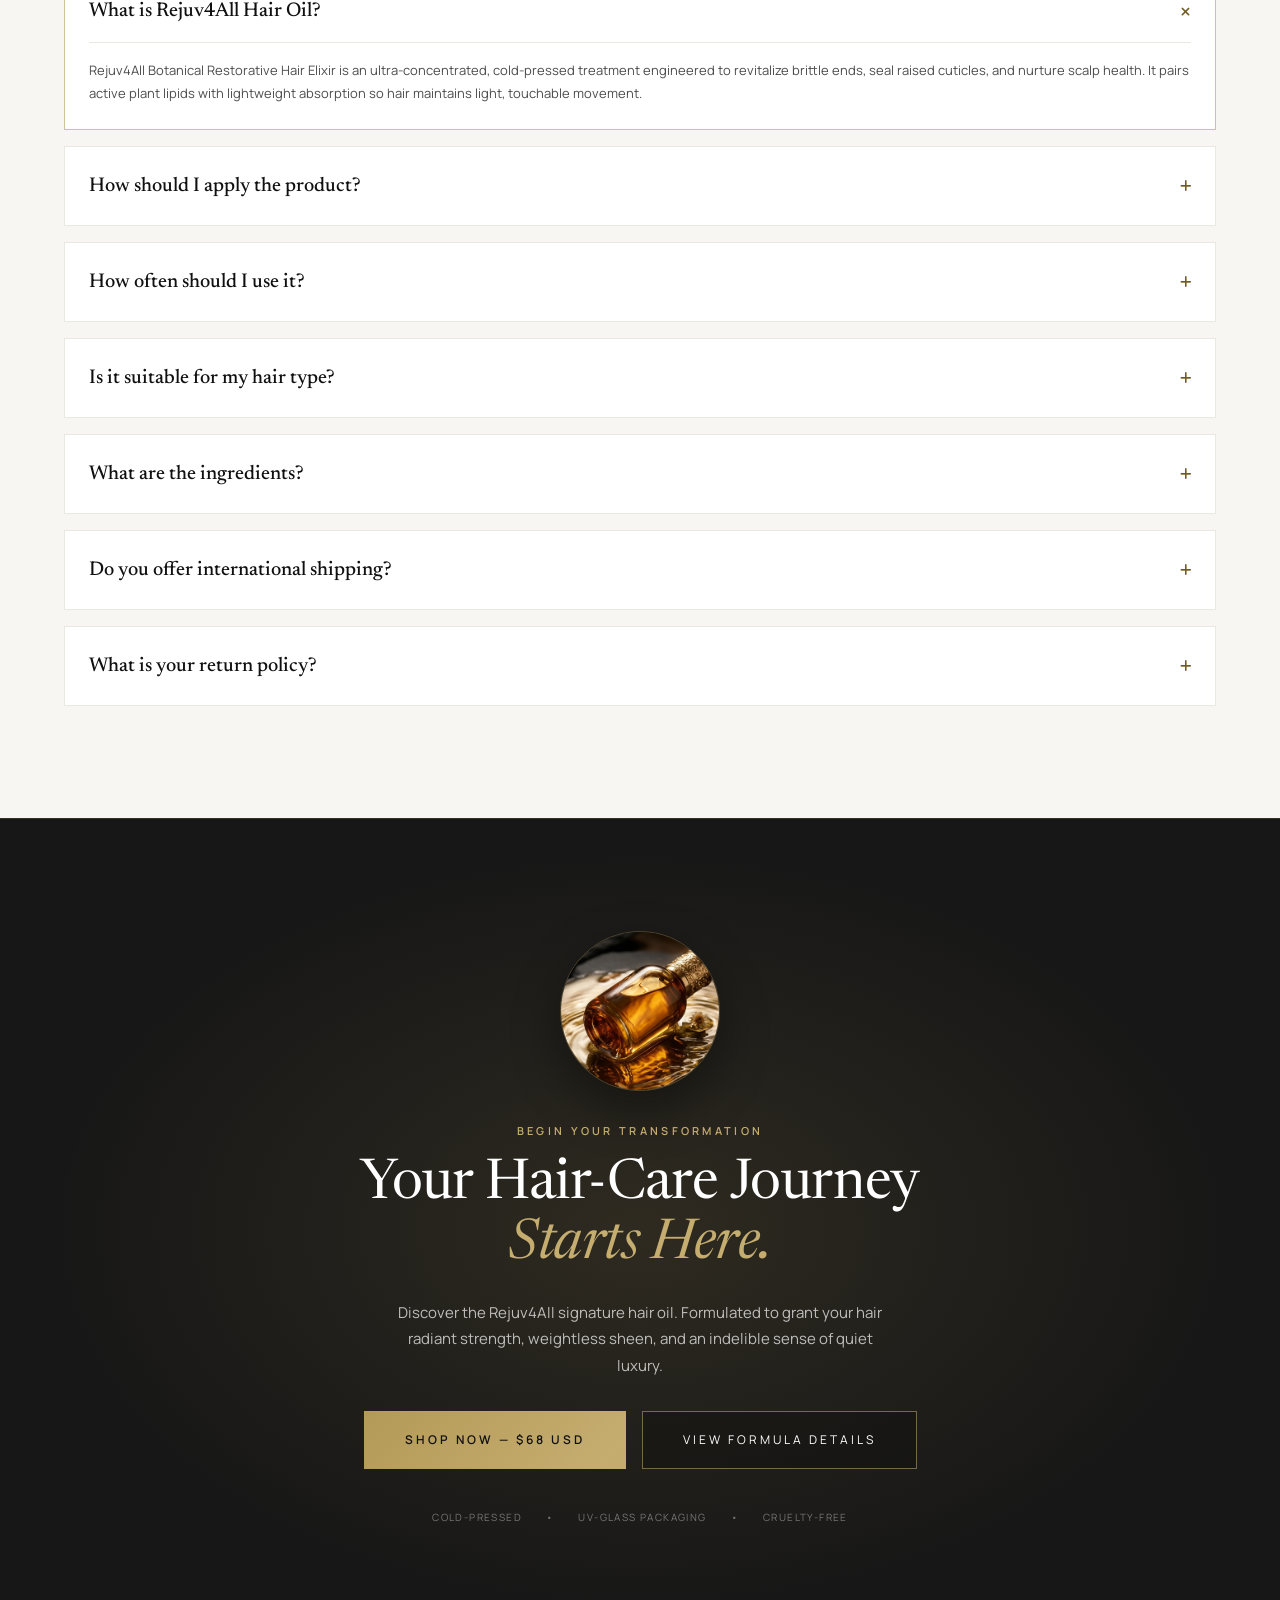
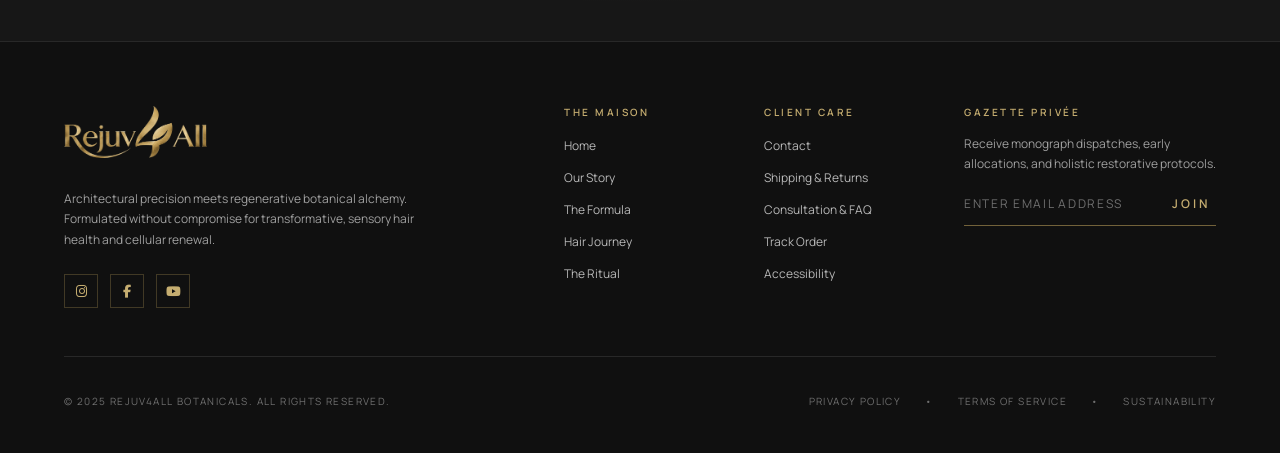
==== commit 72b69e46: "hero font changed 1" ====
--- a/index.html
+++ b/index.html
@@ -8,7 +8,7 @@
 
   <link rel="preconnect" href="https://fonts.googleapis.com">
   <link rel="preconnect" href="https://fonts.gstatic.com" crossorigin>
-  <link href="https://fonts.googleapis.com/css2?family=Bodoni+Moda:ital,opsz,wght@0,6..96,400..700;1,6..96,400..600&family=Cormorant+Garamond:ital,wght@0,400;0,500;1,400;1,500&family=Playfair+Display:ital,wght@0,400;0,500;1,400;1,500&family=Manrope:wght@300;400;500;600;700&display=swap" rel="stylesheet">
+  <link href="https://fonts.googleapis.com/css2?family=Newsreader:ital,opsz,wght@0,6..72,400;0,6..72,500;1,6..72,400;1,6..72,500&family=Manrope:wght@400;500;600&display=swap" rel="stylesheet">
   <link href="https://cdn.jsdelivr.net/npm/bootstrap@5.3.3/dist/css/bootstrap.min.css" rel="stylesheet">
   <link href="https://cdnjs.cloudflare.com/ajax/libs/font-awesome/6.5.2/css/all.min.css" rel="stylesheet">
   <link href="https://cdn.jsdelivr.net/npm/owl.carousel@2.3.4/dist/assets/owl.carousel.min.css" rel="stylesheet">
@@ -37,7 +37,7 @@
       <i class="fa-solid fa-bag-shopping"></i>
       <span class="cart-count" id="cart-count" hidden>0</span>
     </a>
-    <a class="btn-gold nav-cta" href="#shop">Shop Now</a>
+    <a class="btn-gold nav-cta" href="#shop">Shop Now<i class="fa-solid fa-arrow-right btn-ico btn-ico--after" aria-hidden="true"></i></a>
     <button class="icon-btn d-lg-none" type="button" id="mobile-menu-btn" aria-label="Open navigation menu" aria-controls="mobile-nav" aria-expanded="false">
       <i class="fa-solid fa-bars"></i>
     </button>
@@ -71,7 +71,7 @@
 <section class="hero" id="hero" aria-roledescription="carousel" aria-label="Rejuv4All hero">
   <div class="hero-slides" id="hero-slider">
     <div class="hero-slide is-active" data-slide="0">
-      <img src="assets/images/herosection/hero_slide1.png" alt="Model with long healthy dark hair beside the Rejuv4All hair oil bottle" width="1376" height="768" fetchpriority="high">
+      <img src="assets/images/herosection/Botanical.png" alt="Model with long healthy dark hair beside the Rejuv4All hair oil bottle" width="1376" height="768" fetchpriority="high">
     </div>
     <div class="hero-slide" data-slide="1">
       <img src="assets/images/web/hero_slide2.webp" alt="Amber bottle surrounded by golden oil ripples" width="1376" height="768">
@@ -87,8 +87,8 @@
     <h1>Your Hair Deserves A <br class="d-none d-sm-inline"><em>Beautiful Revival.</em></h1>
     <p>Discover a thoughtful hair-care ritual with Rejuv4All's signature hair oil. Architectural botanicals crafted to awaken cellular vitality and weightless luster.</p>
     <div class="hero-ctas">
-      <a class="btn-gold" href="#formula">Discover the Formula</a>
-      <a class="btn-glass" href="#shop">Shop Now — $68</a>
+      <a class="btn-gold" href="#formula">Discover the Formula<i class="fa-solid fa-arrow-right btn-ico btn-ico--after" aria-hidden="true"></i></a>
+      <a class="btn-glass" href="#shop"><i class="fa-solid fa-cart-shopping btn-ico btn-ico--before" aria-hidden="true"></i>Shop Now — $68</a>
     </div>
   </div>
 
--- a/home.css
+++ b/home.css
@@ -21,23 +21,12 @@
   --gold-30: rgba(180, 154, 87, .3);
   --gold-60: rgba(180, 154, 87, .6);
 
-  --font-serif: "Bodoni Moda", "Cormorant Garamond", Georgia, serif;
-
-  /* Main headings (hero h1 + section titles .h-display).
-     To restore the original typography: uncomment the "Previous font" line below
-     and comment out the "New font" line. Bodoni Moda is kept as a fallback in the new stack. */
-  /* Previous font – uncomment to restore the original typography */
-  /* --font-heading: "Bodoni Moda", "Cormorant Garamond", Georgia, serif; */
-  /* New font – sturdier hairlines (e.g. the crossbar of "H") */
-  --font-heading: "Playfair Display", "Bodoni Moda", Georgia, serif;
-
-  /* Hero heading only (h1). Lighter, refined editorial serif.
-     To restore the previous hero heading font, uncomment the "Previous" line and comment out the "New" line
-     (and see the previous size/weight in the .hero h1 rule). */
-  /* --font-hero: var(--font-heading); */
-  --font-hero: "Cormorant Garamond", "Playfair Display", "Bodoni Moda", Georgia, serif;
-  --font-sans: "Manrope", system-ui, sans-serif;
-  --font-mono: ui-monospace, "SFMono-Regular", Menlo, Consolas, monospace;
+  /* Typography: Newsreader (headings / editorial serif) + Manrope (body / interface). */
+  --font-serif: "Newsreader", Georgia, "Times New Roman", serif;
+  --font-heading: var(--font-serif);
+  --font-hero: var(--font-serif);
+  --font-sans: "Manrope", system-ui, -apple-system, "Segoe UI", sans-serif;
+  --font-mono: var(--font-sans); /* small uppercase labels now use Manrope */
 
   --header-h: 76px;
   --ease: cubic-bezier(.4, 0, .2, 1);
@@ -79,7 +68,7 @@
   font-family: var(--font-heading);
   font-weight: 400;
   font-size: clamp(2rem, 1.2rem + 3.2vw, 3.5rem);
-  line-height: 1.12;
+  line-height: 1.08;
   letter-spacing: -.01em;
   color: var(--black);
   margin-bottom: 1.5rem;
@@ -101,10 +90,10 @@
 .eyebrow--dot { display: flex; align-items: center; gap: .5rem; font-size: 10px; }
 .eyebrow.mono { font-family: var(--font-mono); }
 .dot { width: 8px; height: 8px; border-radius: 50%; background: var(--gold-text); display: inline-block; flex: none; }
-.mono-gold { font-family: var(--font-mono); font-size: 11px; letter-spacing: .14em; text-transform: uppercase; font-weight: 700; color: var(--gold-text); display: block; }
+.mono-gold { font-family: var(--font-mono); font-size: 11px; letter-spacing: .14em; text-transform: uppercase; font-weight: 600; color: var(--gold-text); display: block; }
 .micro-muted { font-size: 10px; letter-spacing: .2em; text-transform: uppercase; color: rgba(16,16,16,.42); }
 .micro-muted.is-gold { color: var(--gold-text); font-weight: 600; }
-.serif-italic { font-family: var(--font-serif); font-style: italic; color: var(--gold-text); font-size: 14px; }
+.serif-italic { font-family: var(--font-serif); font-style: italic; font-weight: 400; color: var(--gold-text); font-size: 17px; }
 
 .gold-hairline { height: 1px; max-width: 24rem; background: linear-gradient(90deg, transparent, rgba(180,154,87,.55), transparent); }
 .gold-hairline-v { width: 1px; height: 24rem; background: linear-gradient(180deg, transparent, rgba(180,154,87,.6), transparent); }
@@ -112,7 +101,7 @@
 
 .section-head { max-width: 42rem; margin: 0 auto 2.75rem; }
 .section-head--left { margin-left: 0; max-width: 48rem; }
-.section-head p { color: rgba(16,16,16,.62); font-weight: 300; font-size: 15px; line-height: 1.7; }
+.section-head p { color: rgba(16,16,16,.62); font-weight: 400; font-size: 15px; line-height: 1.7; }
 .section-head .h-display { margin-bottom: 0; }
 
 /* Buttons — sharp 0px corners per design.md */
@@ -173,7 +162,7 @@
 .icon-btn:hover { color: var(--gold-light); }
 .cart-count {
   position: absolute; top: -4px; right: -6px; min-width: 16px; height: 16px; padding: 0 4px;
-  background: var(--gold); color: var(--white); font-size: 9px; font-weight: 700; line-height: 16px; text-align: center; border-radius: 8px;
+  background: var(--gold); color: var(--white); font-size: 9px; font-weight: 600; line-height: 16px; text-align: center; border-radius: 8px;
 }
 .cart-count[hidden] { display: none; }
 .cart-count.bump { animation: bump .4s var(--ease); }
@@ -200,7 +189,7 @@
 .drawer-foot { padding: 1.5rem; border-top: 1px solid rgba(255,255,255,.08); display: flex; flex-direction: column; gap: 1rem; }
 .drawer-cart { display: inline-flex; align-items: center; justify-content: center; gap: .6rem; font-size: 11px; letter-spacing: .25em; text-transform: uppercase; color: rgba(255,255,255,.8); padding: .5rem; }
 .drawer-cart:hover { color: var(--gold-light); }
-.drawer-cart-count { min-width: 18px; height: 18px; padding: 0 5px; background: var(--gold); color: var(--white); font-size: 10px; font-weight: 700; line-height: 18px; text-align: center; border-radius: 9px; letter-spacing: 0; }
+.drawer-cart-count { min-width: 18px; height: 18px; padding: 0 5px; background: var(--gold); color: var(--white); font-size: 10px; font-weight: 600; line-height: 18px; text-align: center; border-radius: 9px; letter-spacing: 0; }
 .drawer-cart-count[hidden] { display: none; }
 html.drawer-open, html.drawer-open body { overflow: hidden; }
 @media (min-width: 992px) { .drawer, .drawer-backdrop { display: none; } }
@@ -227,26 +216,26 @@
 .hero-content > * { pointer-events: auto; }
 .eyebrow-line { display: flex; align-items: center; gap: .75rem; color: var(--gold-light); font-size: 11px; font-weight: 500; letter-spacing: .3em; text-transform: uppercase; margin-bottom: 1rem; }
 .eyebrow-line .rule { width: 24px; height: 1px; background: var(--gold-light); flex: none; }
-/* Previous: font-family var(--font-heading) (Playfair Display); weight 400; size clamp(2.5rem, 1.6rem + 3.8vw, 4.5rem); line-height 1.08; letter-spacing -.02em */
-.hero h1 { font-family: var(--font-hero); font-weight: 400; color: var(--white); font-size: clamp(2.6rem, 1.8rem + 3.4vw, 4.25rem); line-height: 1.08; letter-spacing: -.005em; margin-bottom: .75rem; }
-.hero h1 em { color: var(--gold-light); font-weight: 500; }
-.hero p { color: rgba(255,255,255,.82); font-weight: 300; font-size: clamp(15px, 1.2vw + 10px, 18px); line-height: 1.7; max-width: 36rem; margin-bottom: 1.75rem; }
+.hero h1 { font-family: var(--font-hero); font-weight: 400; color: var(--white); font-size: clamp(2rem, 1.33rem + 2.85vw, 3.72rem); line-height: 1.05; letter-spacing: -.01em; margin-bottom: .75rem; }
+.hero h1 em { color: var(--gold-light); font-weight: 400; }
+@media (min-width: 1200px) { .hero h1 { font-size: 64.6px; } } /* desktop hero title */
+.hero p { color: rgba(255,255,255,.82); font-weight: 400; font-size: clamp(15px, 1.2vw + 10px, 18px); line-height: 1.7; max-width: 36rem; margin-bottom: 1.75rem; }
 .hero-ctas { display: flex; flex-wrap: wrap; gap: 1rem; }
 .hero-controls { position: absolute; z-index: 4; bottom: 2rem; right: 1.5rem; display: flex; align-items: center; gap: 1.5rem; color: var(--white); }
 .hero-nums { display: flex; gap: 1rem; font-family: var(--font-mono); font-size: 12px; letter-spacing: .14em; }
 .hero-nums button { background: none; border: 0; color: rgba(255,255,255,.4); display: flex; flex-direction: column; align-items: center; padding: .25rem; cursor: pointer; transition: color .3s; }
 .hero-nums button i { display: block; width: 16px; height: 1px; margin-top: 4px; background: transparent; transition: all .3s; }
 .hero-nums button:hover { color: var(--white); }
-.hero-nums button.is-active { color: var(--gold-light); font-weight: 700; }
+.hero-nums button.is-active { color: var(--gold-light); font-weight: 600; }
 .hero-nums button.is-active i { height: 2px; background: var(--gold-light); }
 .hero-arrows { display: flex; gap: .5rem; padding-left: 1rem; border-left: 1px solid rgba(255,255,255,.2); }
 
 /* ---------- 5. Story ---------- */
 .story .section-pad { padding-top: 4.5rem; padding-bottom: 4.5rem; }
-.lead-copy { color: rgba(16,16,16,.75); font-weight: 300; font-size: 16px; line-height: 1.75; margin-bottom: 1.25rem; margin-top: 1.5rem; }
-.small-copy { color: rgba(16,16,16,.6); font-family: var(--font-sans); font-weight: 300; font-size: 16px; line-height: 1.75; margin-bottom: 1.5rem; }
+.lead-copy { color: rgba(16,16,16,.75); font-weight: 400; font-size: 16px; line-height: 1.75; margin-bottom: 1.25rem; margin-top: 1.5rem; }
+.small-copy { color: rgba(16,16,16,.6); font-family: var(--font-sans); font-weight: 400; font-size: 16px; line-height: 1.75; margin-bottom: 1.5rem; }
 .stats { display: flex; align-items: center; gap: 1.5rem; padding-top: .5rem; flex-wrap: wrap; }
-.stats strong { display: block; font-family: var(--font-serif); font-weight: 400; font-size: 1.5rem; line-height: 1.3; color: var(--gold-text); }
+.stats strong { display: block; font-family: var(--font-serif); font-weight: 400; font-size: 1.85rem; line-height: 1.3; color: var(--gold-text); }
 .stats span { display: block; font-size: 10px; letter-spacing: .14em; text-transform: uppercase; color: rgba(16,16,16,.5); }
 .stat-rule { width: 1px; height: 32px; background: var(--gold-30); }
 
@@ -271,7 +260,7 @@
 .ratio-43 img { width: 100%; height: 100%; object-fit: cover; transition: transform .5s var(--ease); }
 .stage-card:hover .ratio-43 img { transform: scale(1.05); }
 .ratio-43 img.grayscale { filter: grayscale(1) contrast(1.15); opacity: .92; }
-.stage-card h3 { font-family: var(--font-serif); font-weight: 400; font-size: 1.25rem; line-height: 1.4; margin-bottom: .5rem; }
+.stage-card h3 { font-family: var(--font-serif); font-weight: 500; font-size: 1.6rem; line-height: 1.4; margin-bottom: .5rem; }
 .stage-card p { font-size: 13px; line-height: 1.7; color: rgba(16,16,16,.7); margin-bottom: 1rem; flex: 1; }
 .stage-foot { margin-top: auto; padding-top: 1rem; border-top: 1px solid var(--grey); display: flex; justify-content: space-between; align-items: center; font-size: 11px; letter-spacing: .14em; text-transform: uppercase; color: var(--gold-text); }
 
@@ -303,9 +292,9 @@
 .buy-head .h-display { color: var(--white); }
 .product-name { font-size: 12px; letter-spacing: .14em; text-transform: uppercase; color: rgba(255,255,255,.5); margin: .5rem 0 .75rem; }
 .price-row { display: flex; align-items: baseline; gap: .75rem; flex-wrap: wrap; }
-.price { font-family: var(--font-serif); font-size: clamp(1.5rem, 1.2rem + 1vw, 1.875rem); color: var(--gold-light); }
+.price { font-family: var(--font-serif); font-weight: 500; font-size: clamp(1.8rem, 1.4rem + 1vw, 2.2rem); color: var(--gold-light); }
 .stock { font-family: var(--font-mono); font-size: 11px; letter-spacing: .14em; text-transform: uppercase; color: var(--gold-light); }
-.ship-note { font-size: 12px; font-weight: 300; color: rgba(255,255,255,.6); margin-top: .5rem; }
+.ship-note { font-size: 12px; font-weight: 400; color: rgba(255,255,255,.6); margin-top: .5rem; }
 .specs { margin-bottom: 1.5rem; font-size: 12px; color: rgba(255,255,255,.7); }
 .specs > div { display: flex; justify-content: space-between; gap: 1rem; padding: .5rem 0; border-bottom: 1px solid rgba(255,255,255,.06); }
 .specs dt { font-weight: 400; text-transform: uppercase; letter-spacing: .14em; color: rgba(255,255,255,.4); flex: none; }
@@ -329,7 +318,7 @@
 .steps { display: flex; flex-direction: column; gap: 1.5rem; }
 .steps li { display: flex; gap: 1rem; align-items: flex-start; padding: 1rem; background: var(--white); border: 1px solid var(--grey); transition: border-color .3s; }
 .steps li:hover { border-color: var(--gold); }
-.step-n { font-family: var(--font-serif); font-size: 1.25rem; font-weight: 500; color: var(--gold-text); width: 32px; flex: none; line-height: 1.4; }
+.step-n { font-family: var(--font-serif); font-size: 1.6rem; font-weight: 500; color: var(--gold-text); width: 32px; flex: none; line-height: 1.4; }
 .steps h3 { font-size: 13px; font-weight: 600; letter-spacing: .14em; text-transform: uppercase; margin-bottom: .25rem; line-height: 1.5; }
 .steps p { font-size: 13px; line-height: 1.7; color: rgba(16,16,16,.7); }
 
@@ -337,7 +326,7 @@
 .pillar { height: 100%; display: flex; flex-direction: column; justify-content: space-between; background: var(--ivory); border-top: 2px solid var(--gold); padding: 1.5rem; }
 .pillar--dark { border-top-color: var(--gold-text); }
 .pillar .mono-gold { font-weight: 400; font-size: 10px; margin-bottom: .5rem; }
-.pillar h3 { font-family: var(--font-serif); font-weight: 400; font-size: 1.125rem; margin-bottom: .5rem; line-height: 1.4; }
+.pillar h3 { font-family: var(--font-serif); font-weight: 500; font-size: 1.45rem; margin-bottom: .5rem; line-height: 1.4; }
 .pillar p { font-size: 13px; line-height: 1.7; color: rgba(16,16,16,.7); }
 .pillar .micro-muted { font-size: 9px; margin-top: 1rem; display: block; }
 
@@ -350,7 +339,7 @@
 .tl-fill { position: absolute; left: 0; top: -2px; height: 2px; width: 100%; background: var(--gold); transform-origin: left center; transform: scaleX(var(--fill, 0)); will-change: transform; }
 .tl-line--solid .tl-fill { top: 0; }
 .tl-badge { display: inline-block; padding: 4px 12px; background: rgba(239,236,228,.7); border: 1px solid var(--grey); color: rgba(16,16,16,.8); font-family: var(--font-mono); font-size: 10px; letter-spacing: .08em; text-transform: uppercase; white-space: nowrap; transition: background-color .4s var(--ease), border-color .4s var(--ease), color .4s var(--ease); }
-.tl-badge.is-active { background: var(--gold); border-color: var(--gold); color: var(--black); font-weight: 700; }
+.tl-badge.is-active { background: var(--gold); border-color: var(--gold); color: var(--black); font-weight: 600; }
 .tl-copy p { font-size: 14px; line-height: 1.7; color: rgba(16,16,16,.75); padding: 0 1rem; }
 .tl-copy p.text-dark { color: var(--black) !important; }
 .timeline-m { position: relative; display: flex; flex-direction: column; gap: 2rem; padding-left: 1rem; border-left: 2px solid rgba(16,16,16,.12); }
@@ -382,26 +371,26 @@
 .goal-meta { display: flex; justify-content: space-between; align-items: center; margin-bottom: 1rem; gap: .5rem; flex-wrap: wrap; }
 .goal-meta .mono-gold { font-size: 12px; }
 .chip { font-family: var(--font-mono); font-size: 9px; letter-spacing: .14em; text-transform: uppercase; padding: 4px 10px; border: 1px solid var(--gold-30); background: var(--ivory); color: var(--gold-text); }
-.goal-body h3 { font-family: var(--font-serif); font-weight: 400; font-size: clamp(1.5rem, 1.2rem + 1vw, 1.875rem); line-height: 1.3; margin-bottom: .75rem; }
-.goal-body p { font-size: 14px; font-weight: 300; line-height: 1.7; color: rgba(16,16,16,.75); margin-bottom: 1.5rem; }
+.goal-body h3 { font-family: var(--font-serif); font-weight: 400; font-size: clamp(1.9rem, 1.5rem + 1vw, 2.4rem); line-height: 1.3; margin-bottom: .75rem; }
+.goal-body p { font-size: 14px; font-weight: 400; line-height: 1.7; color: rgba(16,16,16,.75); margin-bottom: 1.5rem; }
 .target { display: inline-flex; align-items: center; gap: .5rem; padding: 6px 12px; background: rgba(239,236,228,.4); border: 1px solid var(--grey); font-family: var(--font-mono); font-size: 11px; letter-spacing: .06em; text-transform: uppercase; color: rgba(16,16,16,.6); }
 .target .dot { width: 6px; height: 6px; }
 .outcome { padding: 1.25rem; border-left: 2px solid var(--gold-text); background: var(--ivory); }
 .outcome .mono-gold { font-size: 10px; margin-bottom: .25rem; font-weight: 600; }
-.outcome p { font-family: var(--font-serif); font-style: italic; font-size: 15px; line-height: 1.5; margin: 0; color: var(--black); }
+.outcome p { font-family: var(--font-serif); font-style: italic; font-weight: 400; font-size: 18px; line-height: 1.5; margin: 0; color: var(--black); }
 .goal-bar { padding: 1rem 1.25rem; border-top: 1px solid var(--grey); background: rgba(247,246,242,.6); display: flex; flex-direction: column; align-items: center; justify-content: space-between; gap: 1rem; }
 .goal-tabs { display: flex; gap: .5rem; flex-wrap: wrap; justify-content: center; }
 .goal-tab { padding: 6px 12px; background: transparent; border: 1px solid var(--grey); color: rgba(16,16,16,.5); font-family: var(--font-mono); font-size: 12px; cursor: pointer; transition: all .3s; }
 .goal-tab span { display: none; margin-left: 4px; font-family: var(--font-sans); font-size: 11px; color: rgba(16,16,16,.7); }
 .goal-tab:hover { border-color: var(--gold); }
-.goal-tab.is-active { border-color: var(--gold-text); background: var(--white); color: var(--gold-text); font-weight: 700; }
+.goal-tab.is-active { border-color: var(--gold-text); background: var(--white); color: var(--gold-text); font-weight: 600; }
 .goal-arrows { display: flex; gap: .75rem; }
 
 /* ---------- 11. Reviews ---------- */
 .review { height: 100%; display: flex; flex-direction: column; justify-content: space-between; background: var(--white); border: 1px solid var(--grey); padding: 2rem; box-shadow: 0 1px 2px rgba(0,0,0,.04); transition: box-shadow .3s; }
 .review:hover { box-shadow: 0 20px 48px rgba(180,154,87,.1); }
 .stars { display: flex; gap: 4px; color: var(--gold-text); font-size: 12px; margin-bottom: 1rem; }
-.review blockquote { font-family: var(--font-serif); font-style: italic; font-size: 1.0625rem; line-height: 1.7; margin-bottom: 1.5rem; }
+.review blockquote { font-family: var(--font-serif); font-style: normal; font-weight: 400; font-size: 1.3rem; line-height: 1.7; margin-bottom: 1.5rem; }
 .review figcaption { padding-top: 1rem; border-top: 1px solid var(--grey); }
 .review figcaption strong { display: block; font-size: 14px; font-weight: 600; }
 .review figcaption span { display: block; font-family: var(--font-mono); font-size: 10px; letter-spacing: .08em; text-transform: uppercase; color: var(--gold-text); }
@@ -414,7 +403,7 @@
 .faq-item[open] { border-color: rgba(180,154,87,.6); }
 .faq-item summary { display: flex; align-items: center; justify-content: space-between; gap: 1rem; cursor: pointer; list-style: none; }
 .faq-item summary::-webkit-details-marker { display: none; }
-.faq-item summary span { font-family: var(--font-serif); font-size: 1rem; font-weight: 500; line-height: 1.5; }
+.faq-item summary span { font-family: var(--font-serif); font-size: 1.25rem; font-weight: 500; line-height: 1.5; }
 .faq-item summary i { color: var(--gold-text); font-size: 13px; flex: none; transition: transform .3s var(--ease); }
 .faq-item[open] summary i { transform: rotate(45deg); }
 .faq-a { margin-top: 1rem; padding-top: 1rem; border-top: 1px solid var(--grey); font-size: 13px; line-height: 1.75; color: rgba(16,16,16,.75); }
@@ -425,7 +414,7 @@
 .final-thumb { width: 128px; height: 128px; margin: 0 auto 2rem; border-radius: 50%; overflow: hidden; border: 1px solid var(--gold-30); box-shadow: 0 20px 48px rgba(0,0,0,.4); }
 .final-thumb img { width: 100%; height: 100%; object-fit: cover; }
 .final-cta .eyebrow { margin-bottom: 1rem; }
-.final-copy { color: rgba(255,255,255,.7); font-weight: 300; font-size: 15px; line-height: 1.75; max-width: 32rem; margin: 1rem auto 2rem; }
+.final-copy { color: rgba(255,255,255,.7); font-weight: 400; font-size: 15px; line-height: 1.75; max-width: 32rem; margin: 1rem auto 2rem; }
 .final-ctas { display: flex; flex-direction: column; align-items: center; justify-content: center; gap: 1rem; }
 .final-ctas a { width: 100%; }
 .final-tags { margin-top: 2.25rem; display: flex; flex-wrap: wrap; justify-content: center; gap: .5rem 1.5rem; font-family: var(--font-mono); font-size: 10px; letter-spacing: .14em; text-transform: uppercase; color: rgba(255,255,255,.4); }
@@ -495,7 +484,7 @@
   .stat-rule { display: none; }
   .stats { flex-wrap: nowrap; justify-content: space-between; gap: .5rem; }
   .stats > div:not(.stat-rule) { flex: 1 1 0; min-width: 0; text-align: center; }
-  .stats strong { font-size: 1.15rem; }
+  .stats strong { font-size: 1.4rem; }
   .stats span { font-size: 8px; letter-spacing: .06em; white-space: nowrap; }
 }
 
@@ -544,3 +533,14 @@
   .review-carousel .owl-nav button.owl-prev { left: -64px; }
   .review-carousel .owl-nav button.owl-next { right: -64px; }
 }
+
+/* Button icons */
+.btn-ico { font-size: .9em; }
+.btn-ico--after { margin-left: .65em; }
+.btn-ico--before { margin-right: .65em; }
+
+/* Arrow nudge on hover: hero "Discover the Formula" + navbar "Shop Now" */
+.hero-ctas .btn-gold .btn-ico--after, .nav-cta .btn-ico--after { display: inline-block; transition: transform .35s var(--ease); }
+.hero-ctas .btn-gold:hover .btn-ico--after, .hero-ctas .btn-gold:focus-visible .btn-ico--after,
+.nav-cta:hover .btn-ico--after, .nav-cta:focus-visible .btn-ico--after { transform: translateX(5px); }
+@media (prefers-reduced-motion: reduce) { .hero-ctas .btn-gold:hover .btn-ico--after, .nav-cta:hover .btn-ico--after { transform: none; } }
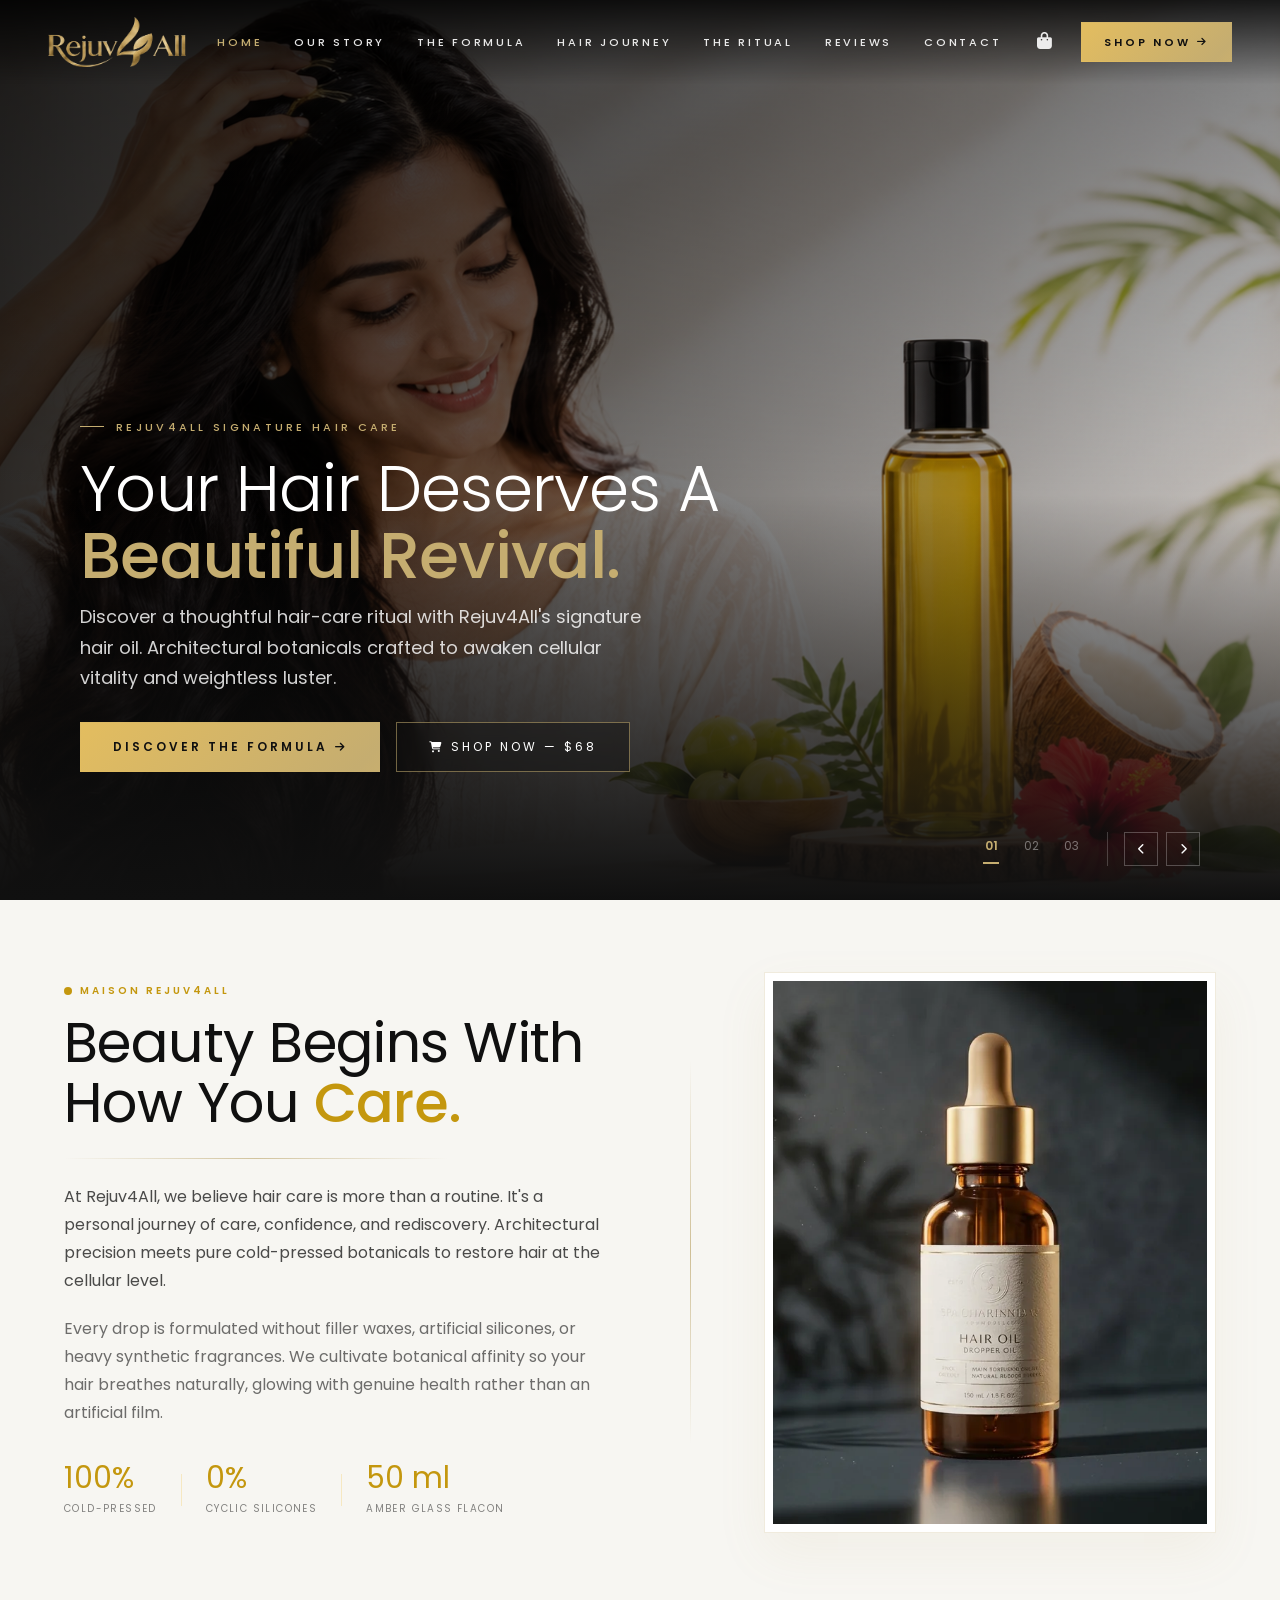
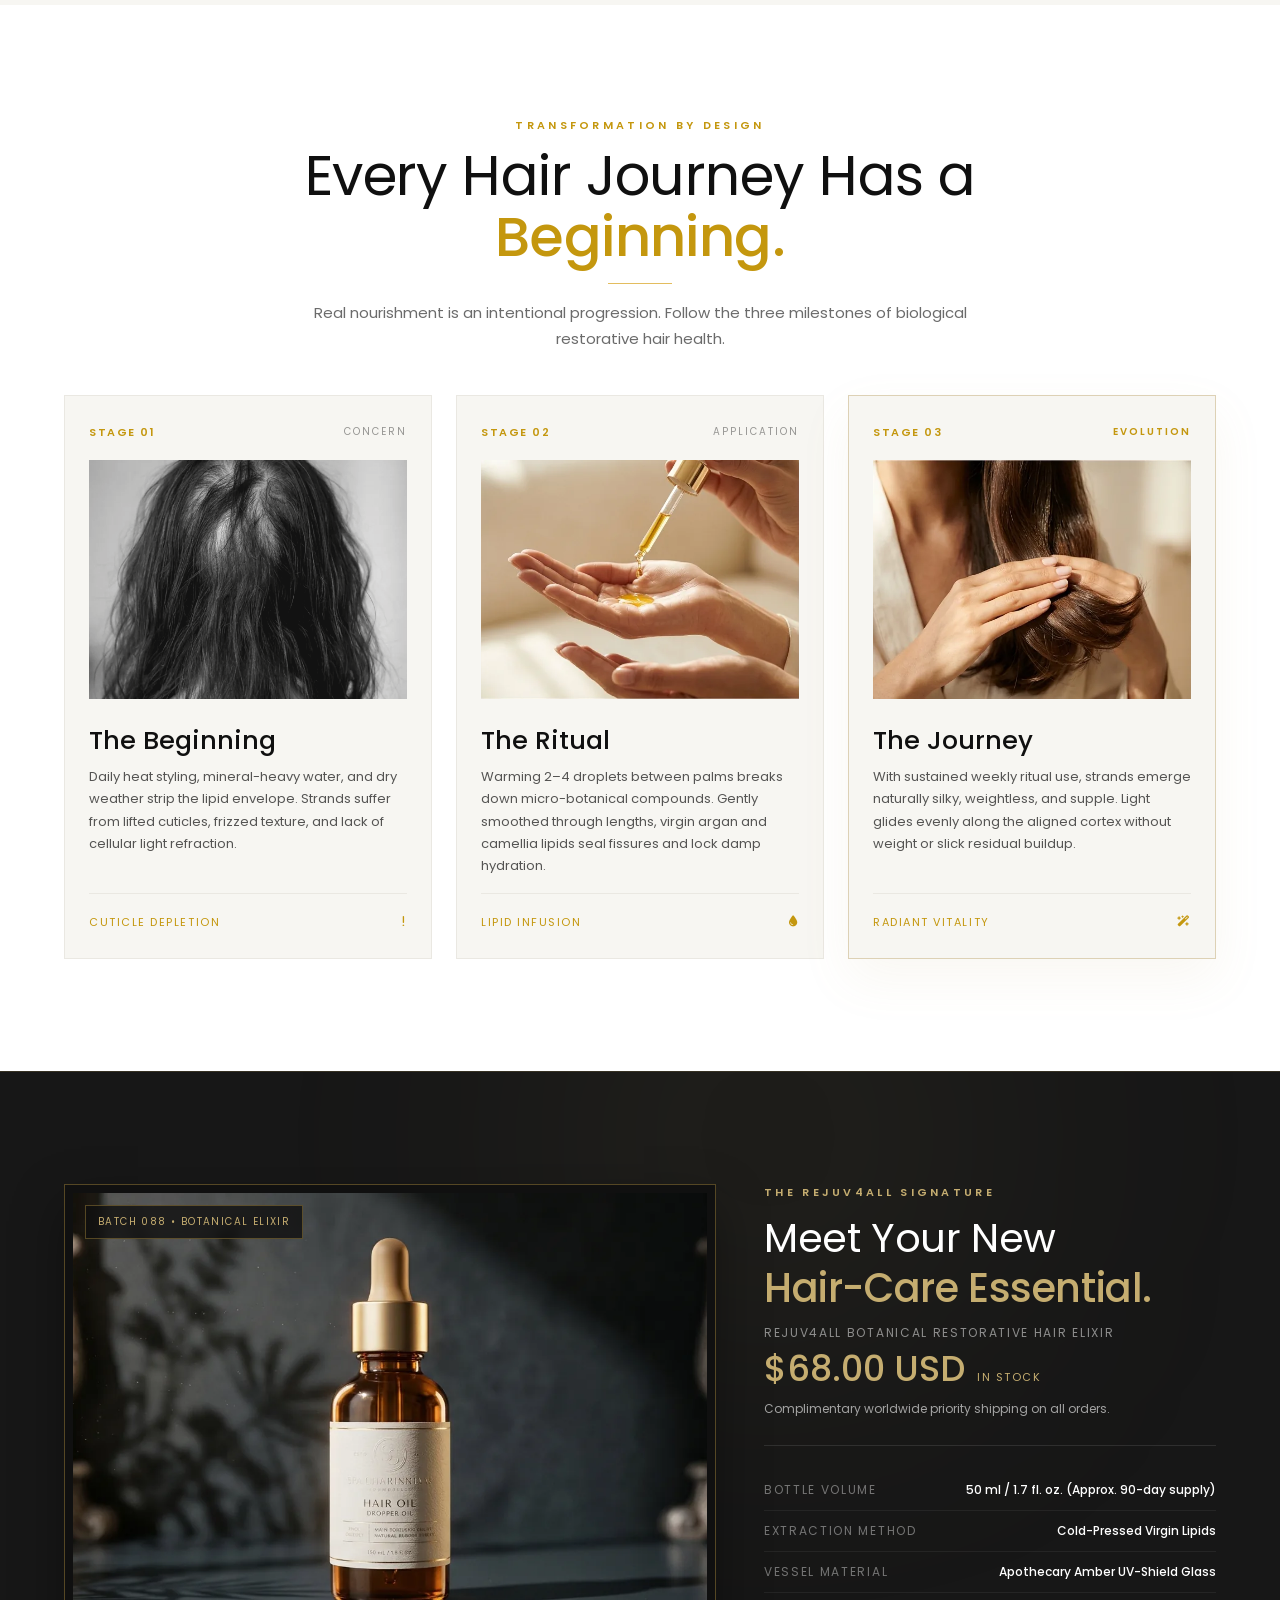
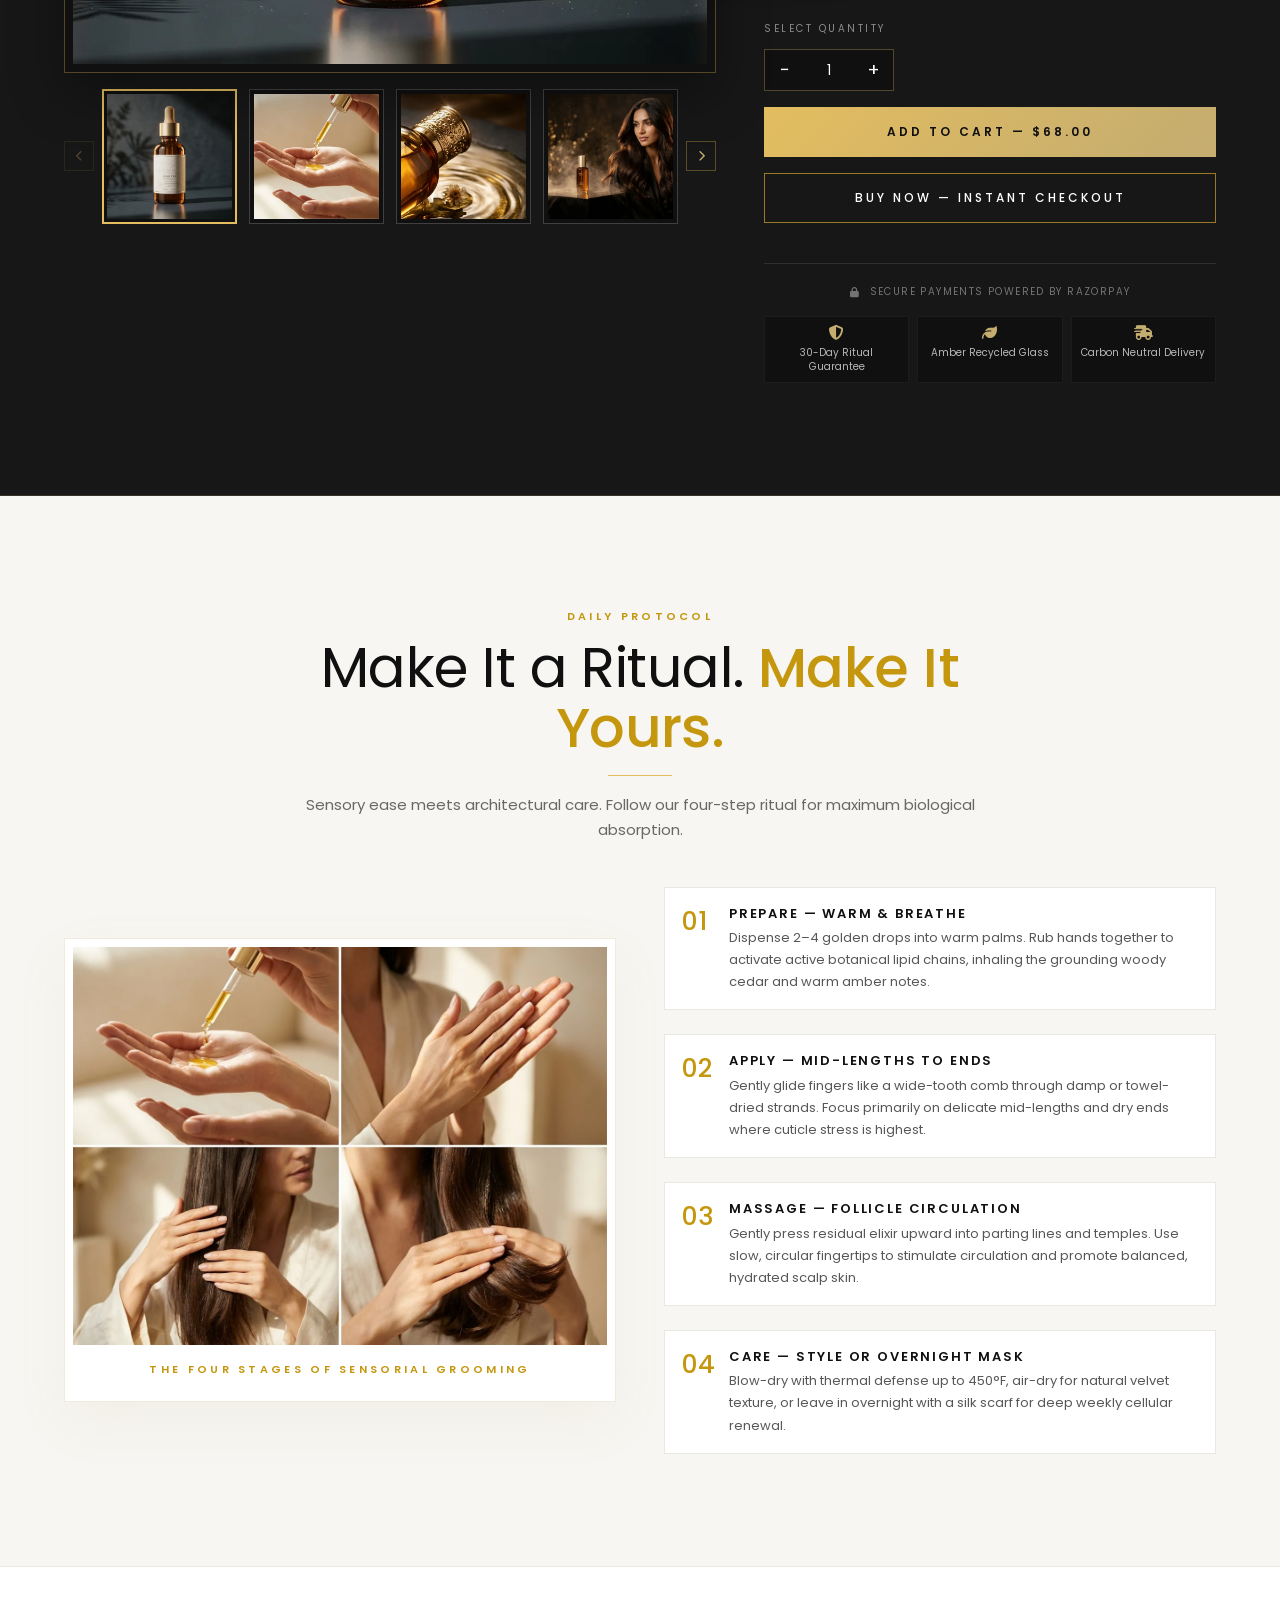
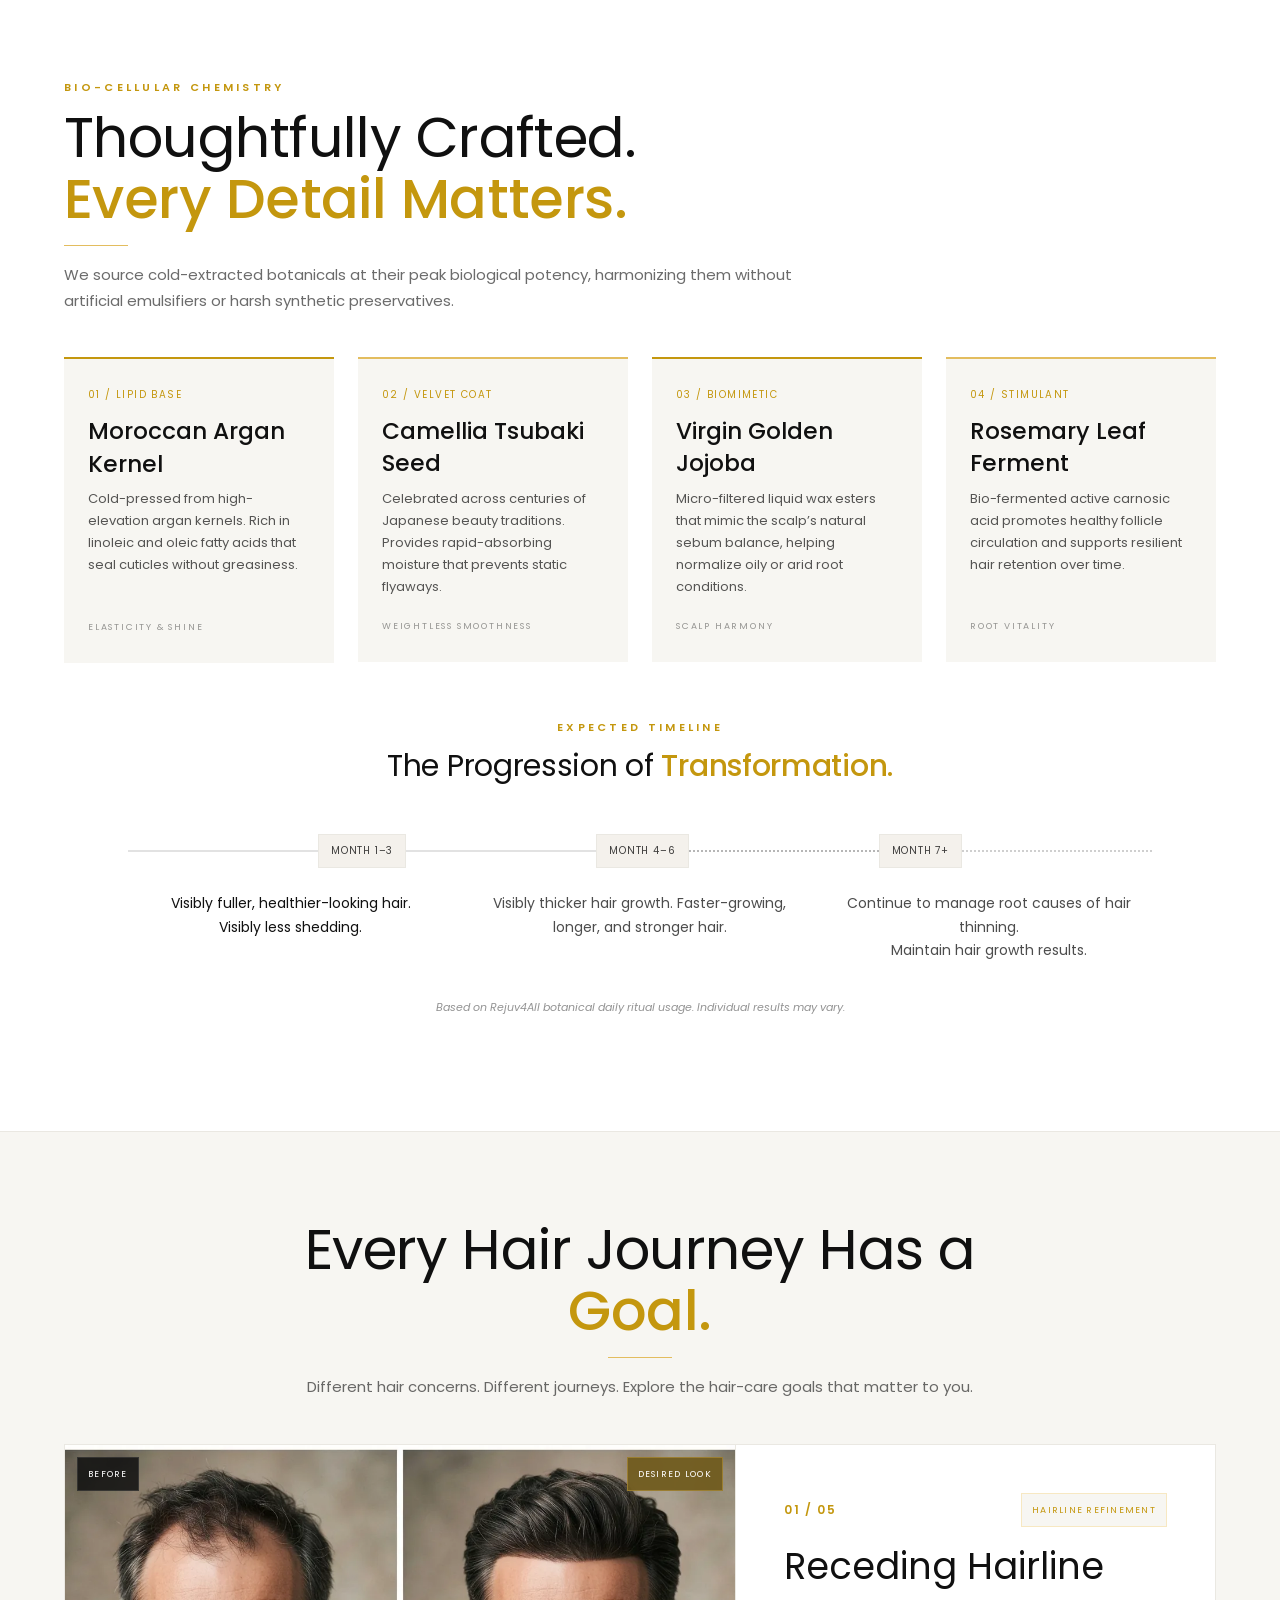
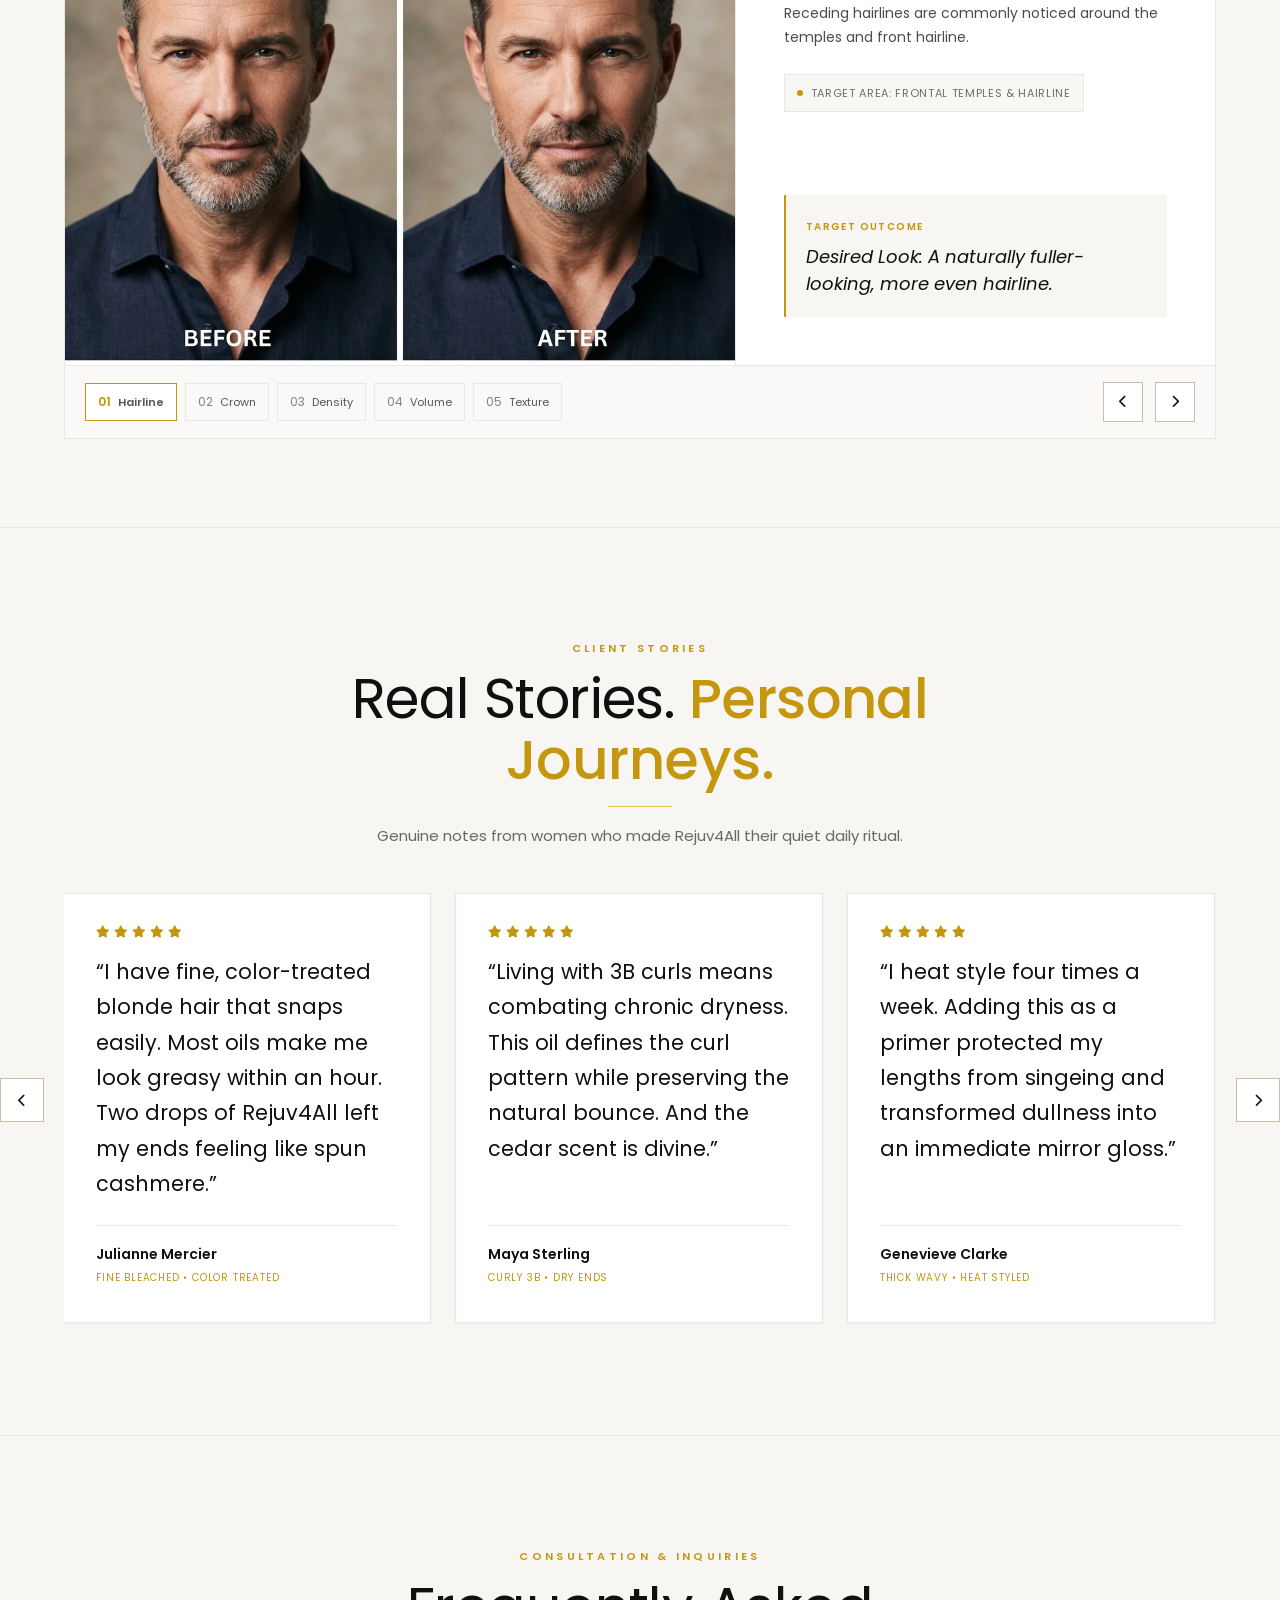
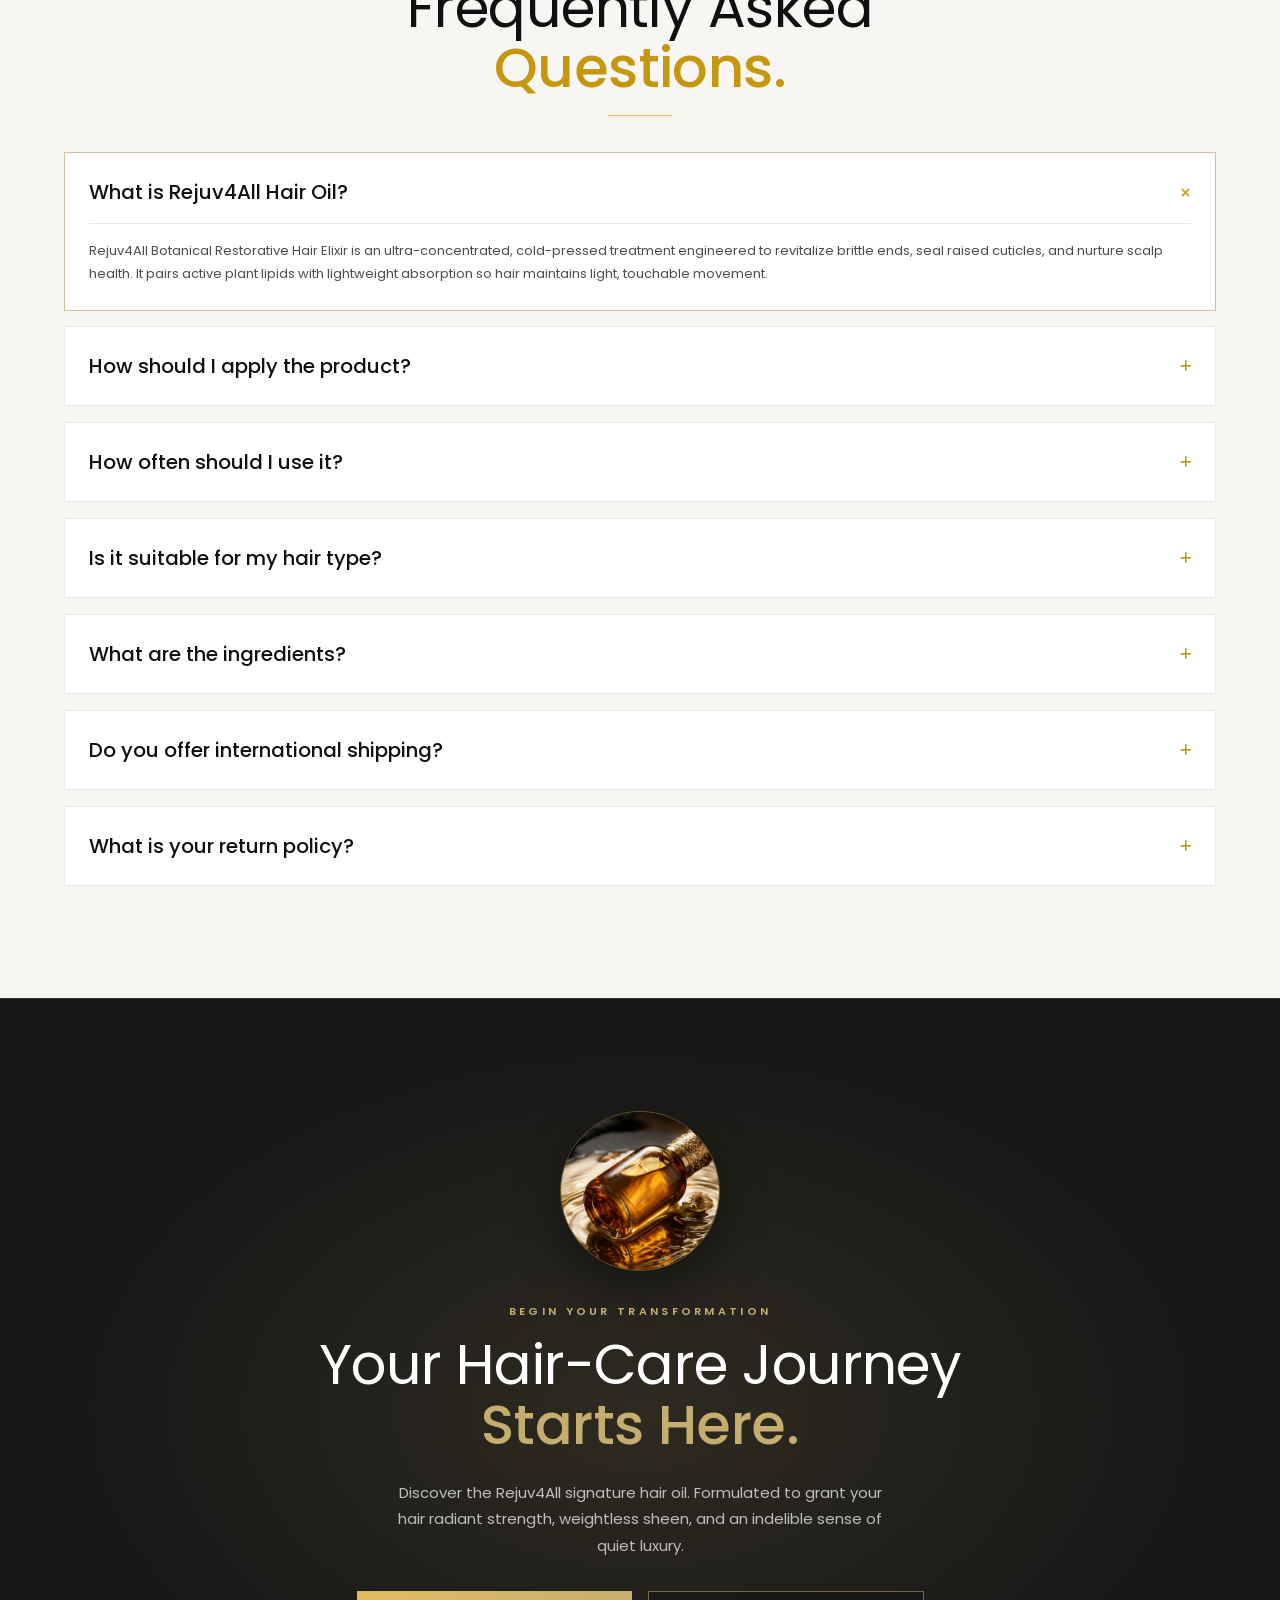
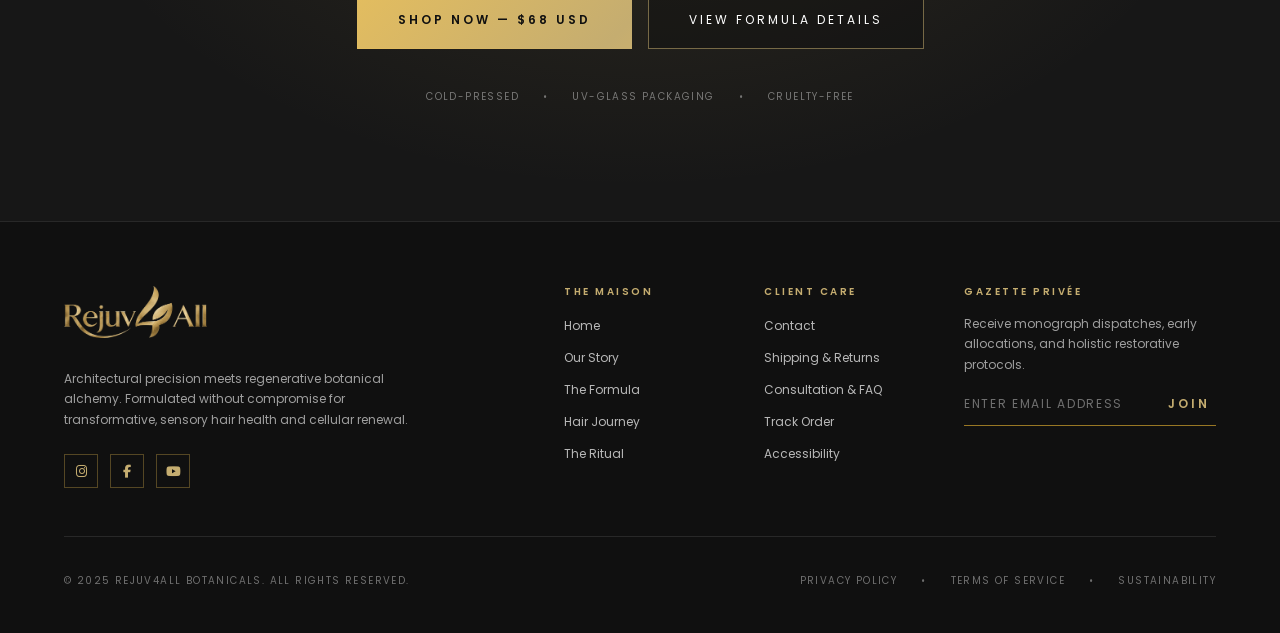
==== commit f4e949e8: "font poppins fixed - new checkpoint" ====
--- a/index.html
+++ b/index.html
@@ -8,7 +8,7 @@
 
   <link rel="preconnect" href="https://fonts.googleapis.com">
   <link rel="preconnect" href="https://fonts.gstatic.com" crossorigin>
-  <link href="https://fonts.googleapis.com/css2?family=Newsreader:ital,opsz,wght@0,6..72,400;0,6..72,500;1,6..72,400;1,6..72,500&family=Manrope:wght@400;500;600&display=swap" rel="stylesheet">
+  <link href="https://fonts.googleapis.com/css2?family=Newsreader:ital,opsz,wght@0,6..72,300;0,6..72,400;0,6..72,500;1,6..72,400;1,6..72,500&family=Poppins:wght@400;500;600&family=Roboto:wght@300;500&display=swap" rel="stylesheet">
   <link href="https://cdn.jsdelivr.net/npm/bootstrap@5.3.3/dist/css/bootstrap.min.css" rel="stylesheet">
   <link href="https://cdnjs.cloudflare.com/ajax/libs/font-awesome/6.5.2/css/all.min.css" rel="stylesheet">
   <link href="https://cdn.jsdelivr.net/npm/owl.carousel@2.3.4/dist/assets/owl.carousel.min.css" rel="stylesheet">
@@ -74,7 +74,7 @@
       <img src="assets/images/herosection/Botanical.png" alt="Model with long healthy dark hair beside the Rejuv4All hair oil bottle" width="1376" height="768" fetchpriority="high">
     </div>
     <div class="hero-slide" data-slide="1">
-      <img src="assets/images/web/hero_slide2.webp" alt="Amber bottle surrounded by golden oil ripples" width="1376" height="768">
+      <img src="assets/images/herosection/DewyProfile.png" alt="Amber bottle surrounded by golden oil ripples" width="1376" height="768">
     </div>
     <div class="hero-slide" data-slide="2">
       <img src="assets/images/herosection/hero_slide3.png" alt="Amber glass dropper bottle on dark slate with warm light" width="1376" height="768">
--- a/home.css
+++ b/home.css
@@ -14,19 +14,21 @@
   --ivory: #F7F6F2;          /* Neutral canvas */
   --grey: #EAE8E2;           /* Soft grey rules */
   --white: #FFFFFF;
-  --gold: #B49A57;           /* Champagne gold (secondary) */
+  --gold: #e3bd5f;           /* Champagne gold (secondary) */
   --gold-light: #C5AD70;     /* Muted gold (tertiary) */
-  --gold-text: #715c1f;      /* design.md "secondary" token — gold text on light grounds */
+  --gold-text: #c4970e;      /* design.md "secondary" token — gold text on light grounds */
   --gold-20: rgba(180, 154, 87, .2);
-  --gold-30: rgba(180, 154, 87, .3);
-  --gold-60: rgba(180, 154, 87, .6);
-
-  /* Typography: Newsreader (headings / editorial serif) + Manrope (body / interface). */
-  --font-serif: "Newsreader", Georgia, "Times New Roman", serif;
+  --gold-30: rgba(243, 198, 84, 0.3);
+  --gold-60: rgba(243, 188, 51, 0.6);
+
+  /* Typography system (single source of truth):
+     headings = Newsreader (editorial serif; Canela is a licensed font, not available here)
+     content  = Poppins (all body / interface text) */
+  --font-serif: "Poppins", system-ui, -apple-system, "Segoe UI", sans-serif;
   --font-heading: var(--font-serif);
-  --font-hero: var(--font-serif);
-  --font-sans: "Manrope", system-ui, -apple-system, "Segoe UI", sans-serif;
-  --font-mono: var(--font-sans); /* small uppercase labels now use Manrope */
+  --font-hero: "Poppins", system-ui, -apple-system, "Segoe UI", sans-serif; /* hero main title only (regular Roboto, not Roboto Serif) */
+  --font-sans: "Poppins", system-ui, -apple-system, "Segoe UI", sans-serif;
+  --font-mono: var(--font-sans); /* small uppercase labels use the content font */
 
   --header-h: 76px;
   --ease: cubic-bezier(.4, 0, .2, 1);
@@ -73,7 +75,7 @@
   color: var(--black);
   margin-bottom: 1.5rem;
 }
-.h-display em, .hero h1 em { font-style: italic; color: var(--gold-text); }
+.h-display em, .hero h1 em { font-family: inherit; font-style: normal; font-weight: 500; color: var(--gold-text); }
 .h-display--sm { font-size: clamp(1.75rem, 1.3rem + 1.8vw, 2.5rem); line-height: 1.25; margin-bottom: .5rem; }
 .h-display--xs { font-size: clamp(1.5rem, 1.2rem + 1vw, 1.875rem); line-height: 1.25; font-weight: 400; margin-bottom: 0; }
 .h-display--light { color: var(--white); }
@@ -216,8 +218,8 @@
 .hero-content > * { pointer-events: auto; }
 .eyebrow-line { display: flex; align-items: center; gap: .75rem; color: var(--gold-light); font-size: 11px; font-weight: 500; letter-spacing: .3em; text-transform: uppercase; margin-bottom: 1rem; }
 .eyebrow-line .rule { width: 24px; height: 1px; background: var(--gold-light); flex: none; }
-.hero h1 { font-family: var(--font-hero); font-weight: 400; color: var(--white); font-size: clamp(2rem, 1.33rem + 2.85vw, 3.72rem); line-height: 1.05; letter-spacing: -.01em; margin-bottom: .75rem; }
-.hero h1 em { color: var(--gold-light); font-weight: 400; }
+.hero h1 { font-family: var(--font-hero); font-weight: 300; color: var(--white); font-size: clamp(2rem, 1.33rem + 2.85vw, 3.72rem); line-height: 1.05; letter-spacing: -.01em; margin-bottom: .75rem; }
+.hero h1 em { color: var(--gold-light); font-weight: 500; }
 @media (min-width: 1200px) { .hero h1 { font-size: 64.6px; } } /* desktop hero title */
 .hero p { color: rgba(255,255,255,.82); font-weight: 400; font-size: clamp(15px, 1.2vw + 10px, 18px); line-height: 1.7; max-width: 36rem; margin-bottom: 1.75rem; }
 .hero-ctas { display: flex; flex-wrap: wrap; gap: 1rem; }
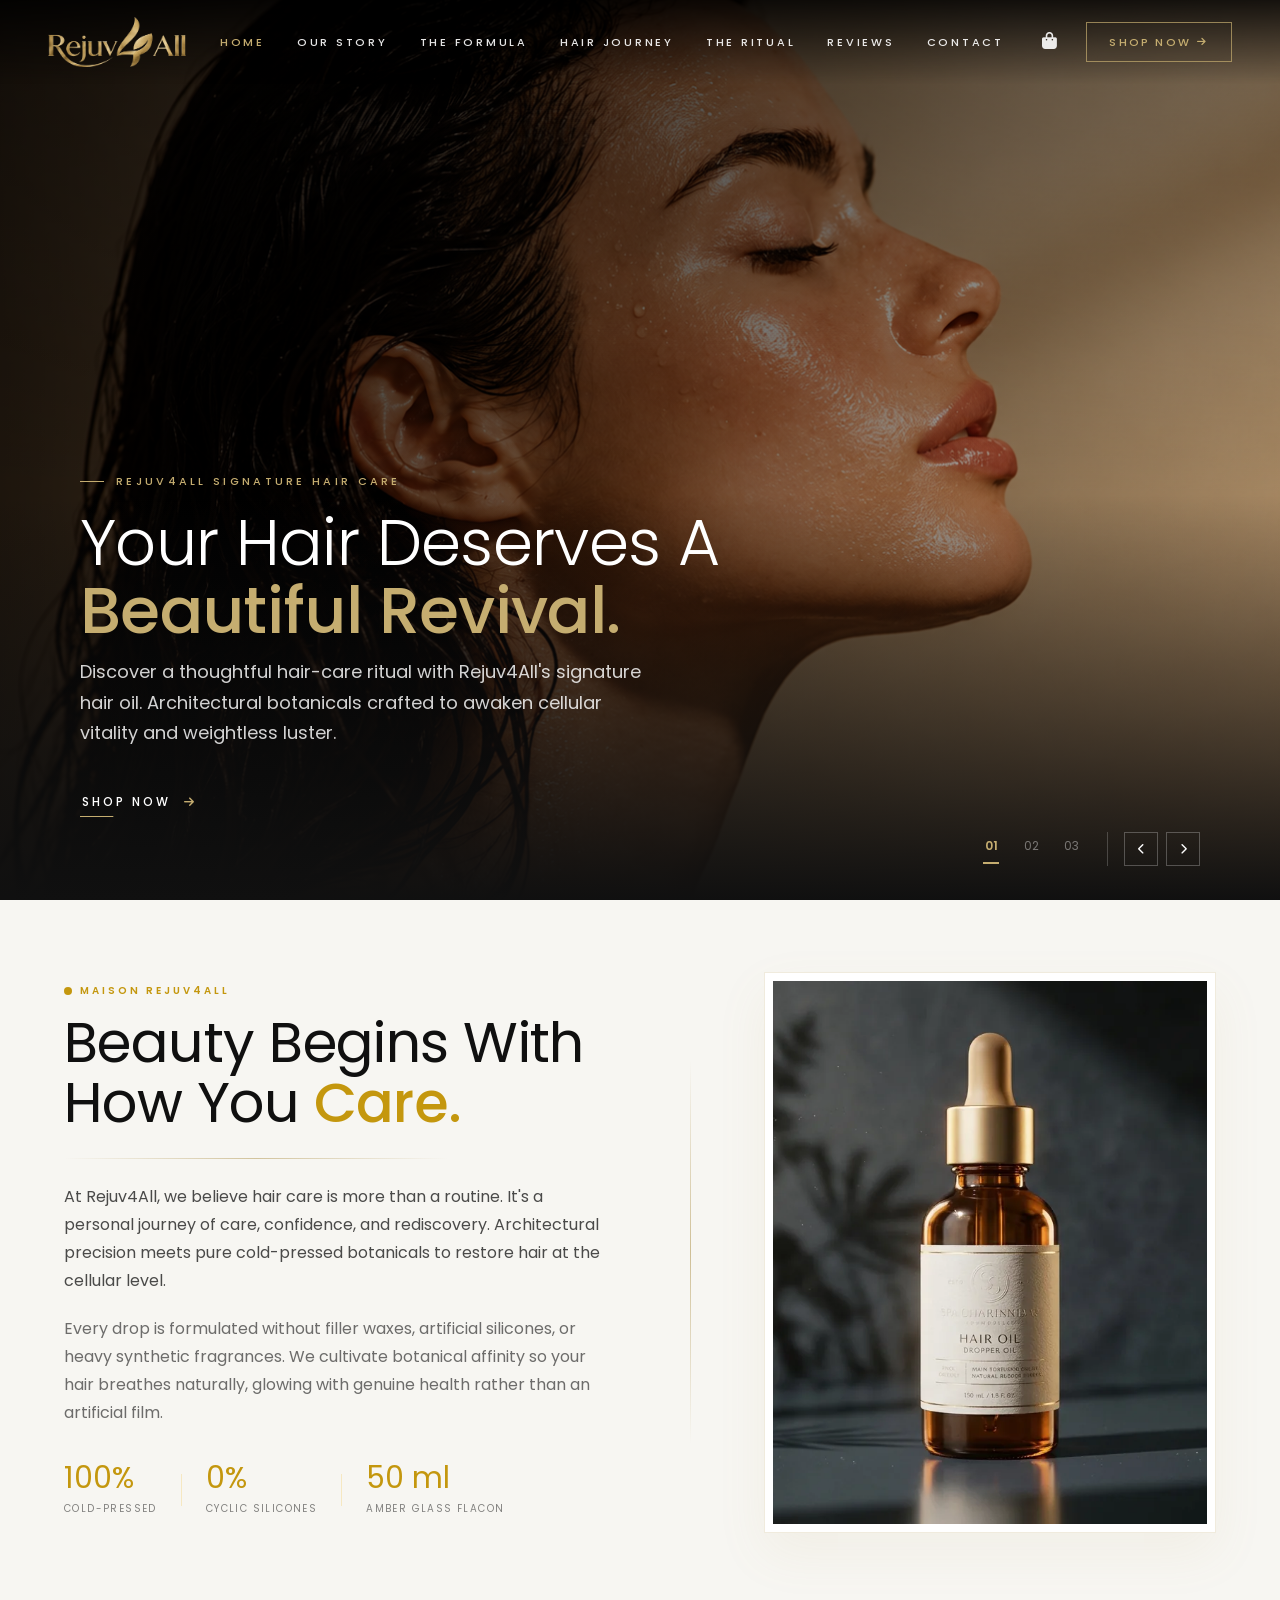
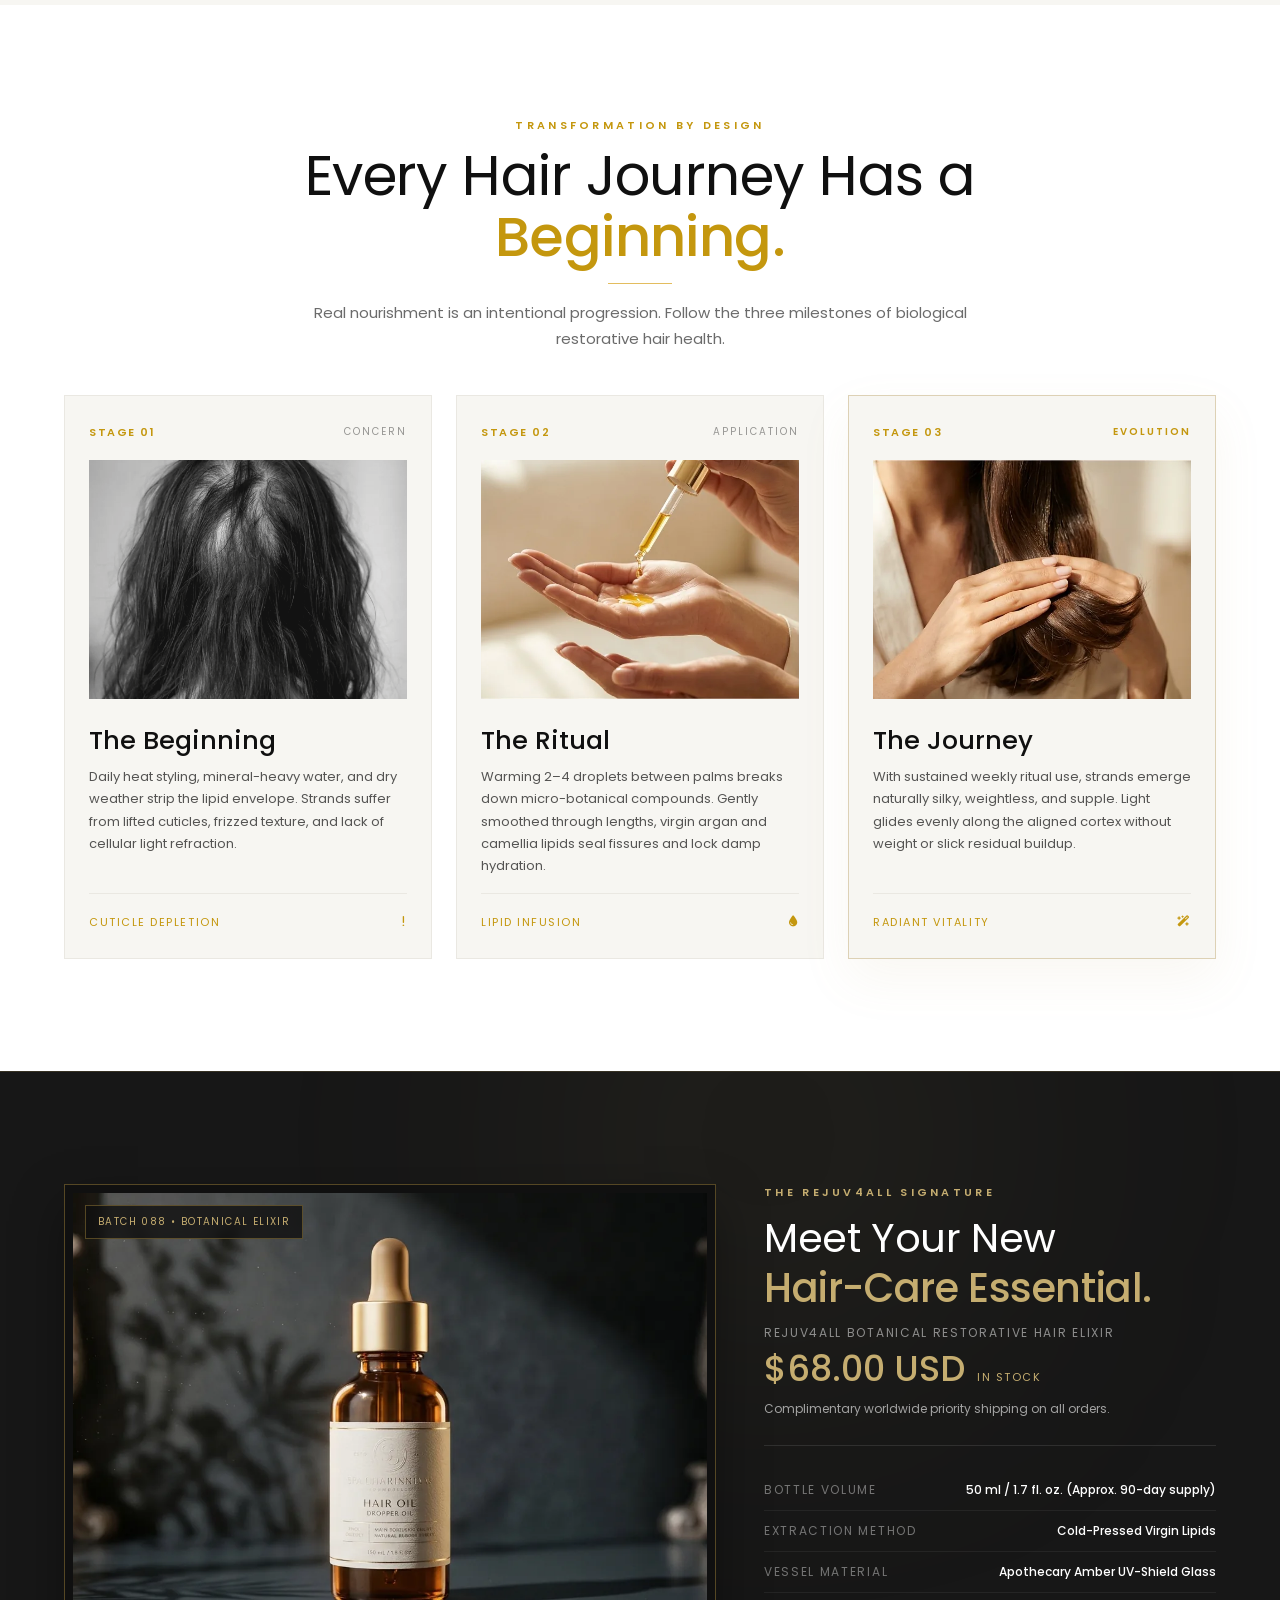
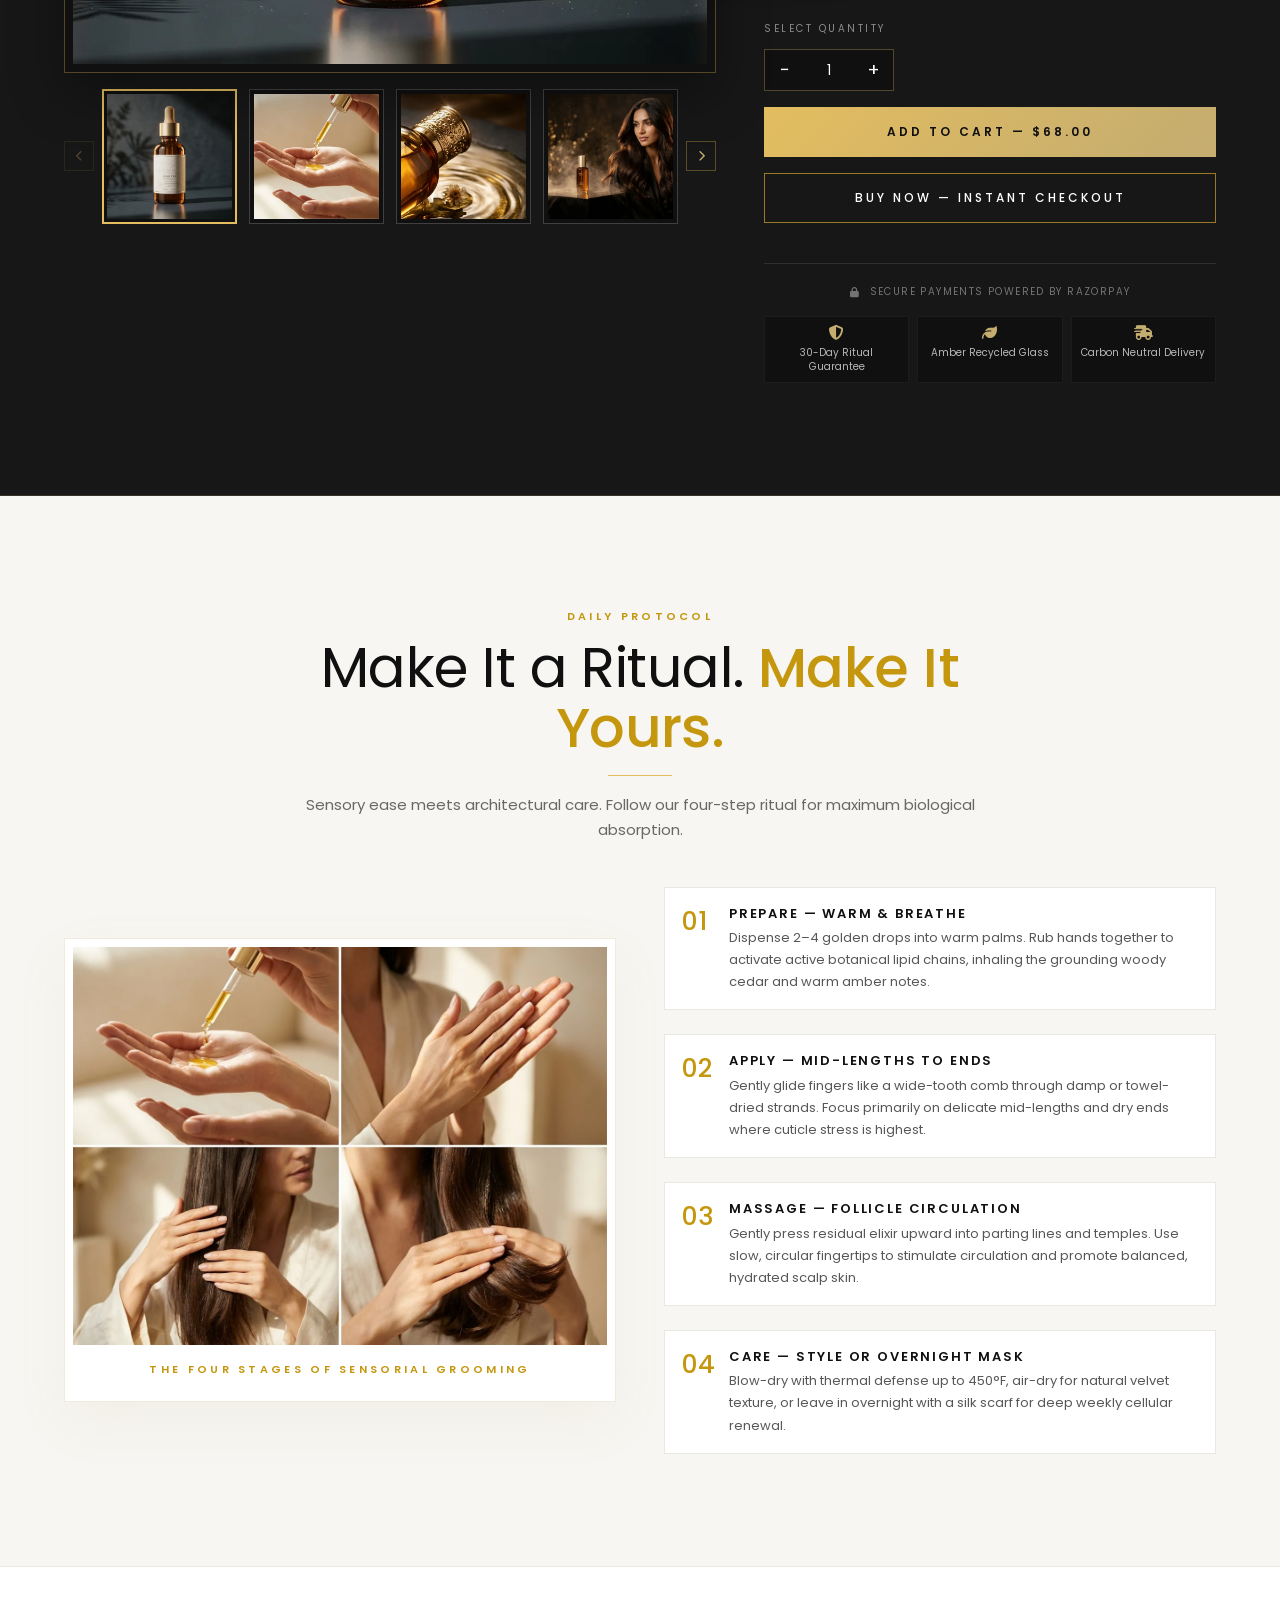
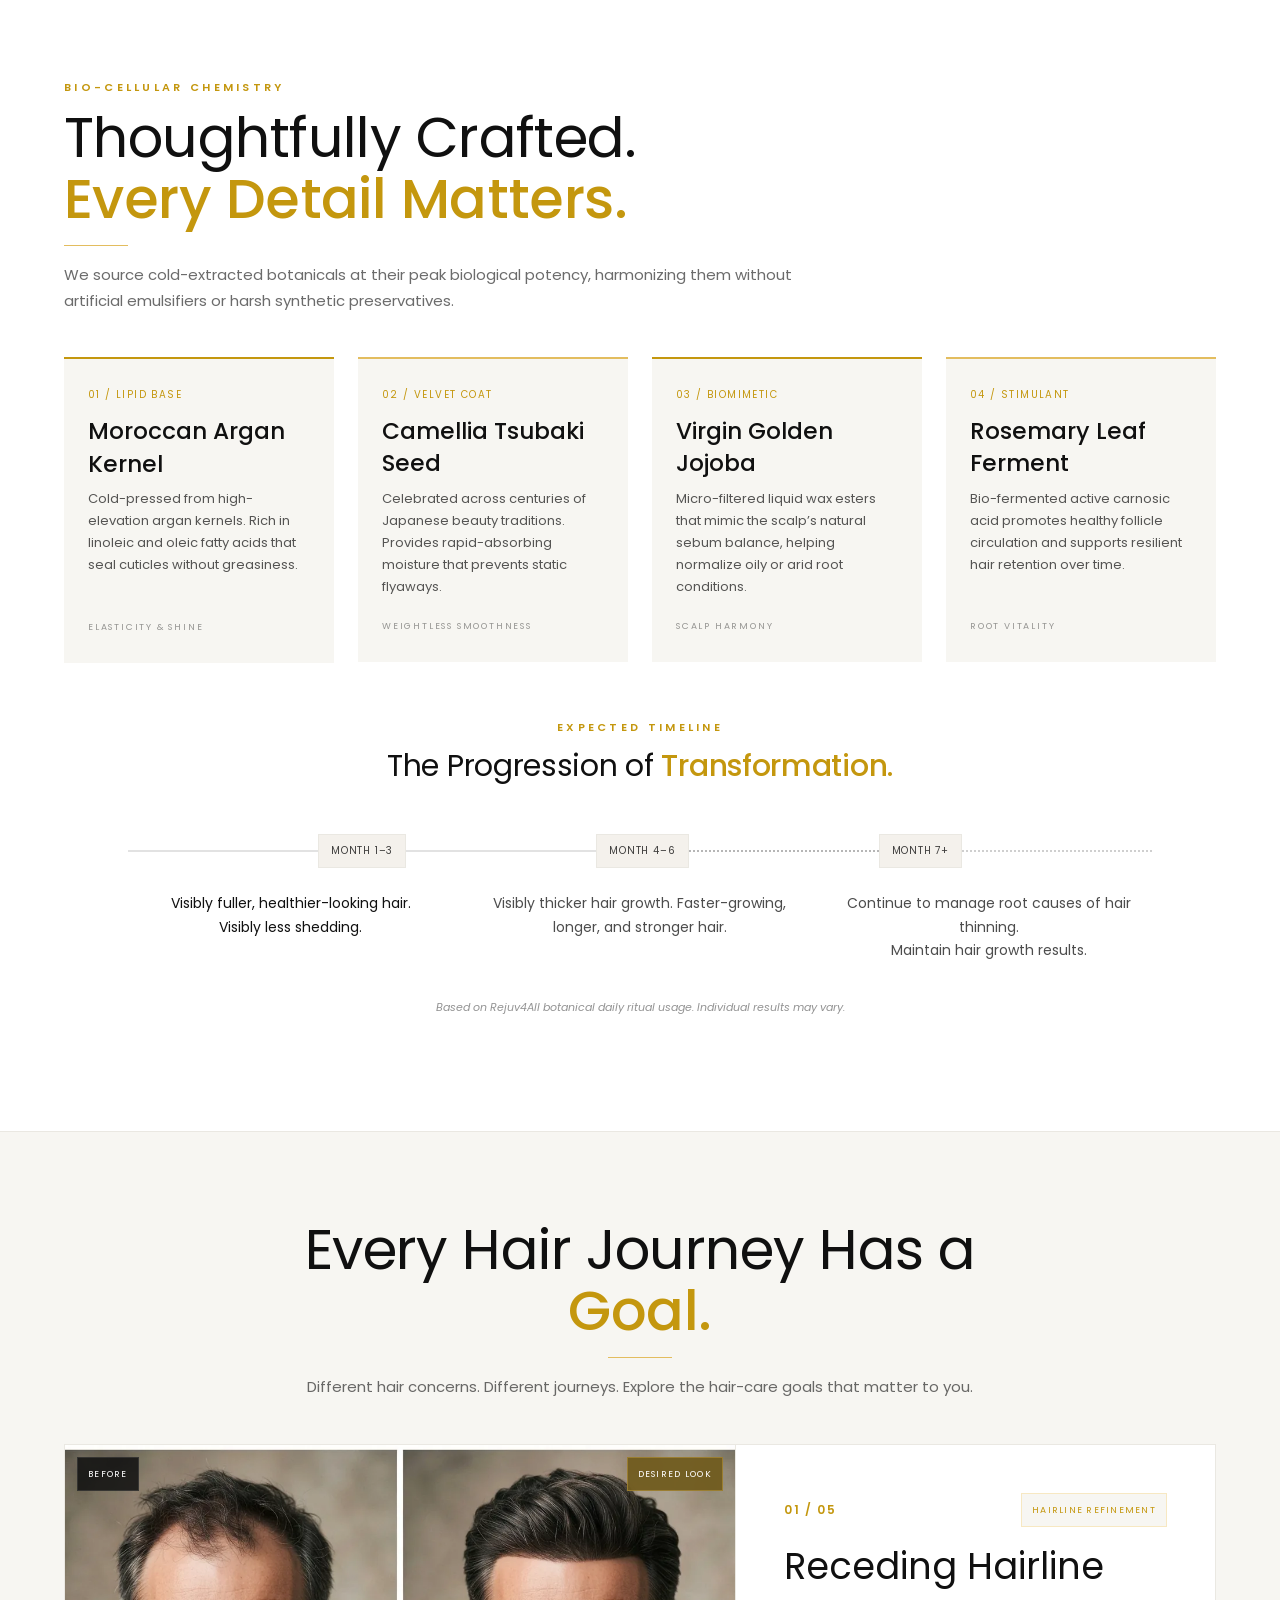
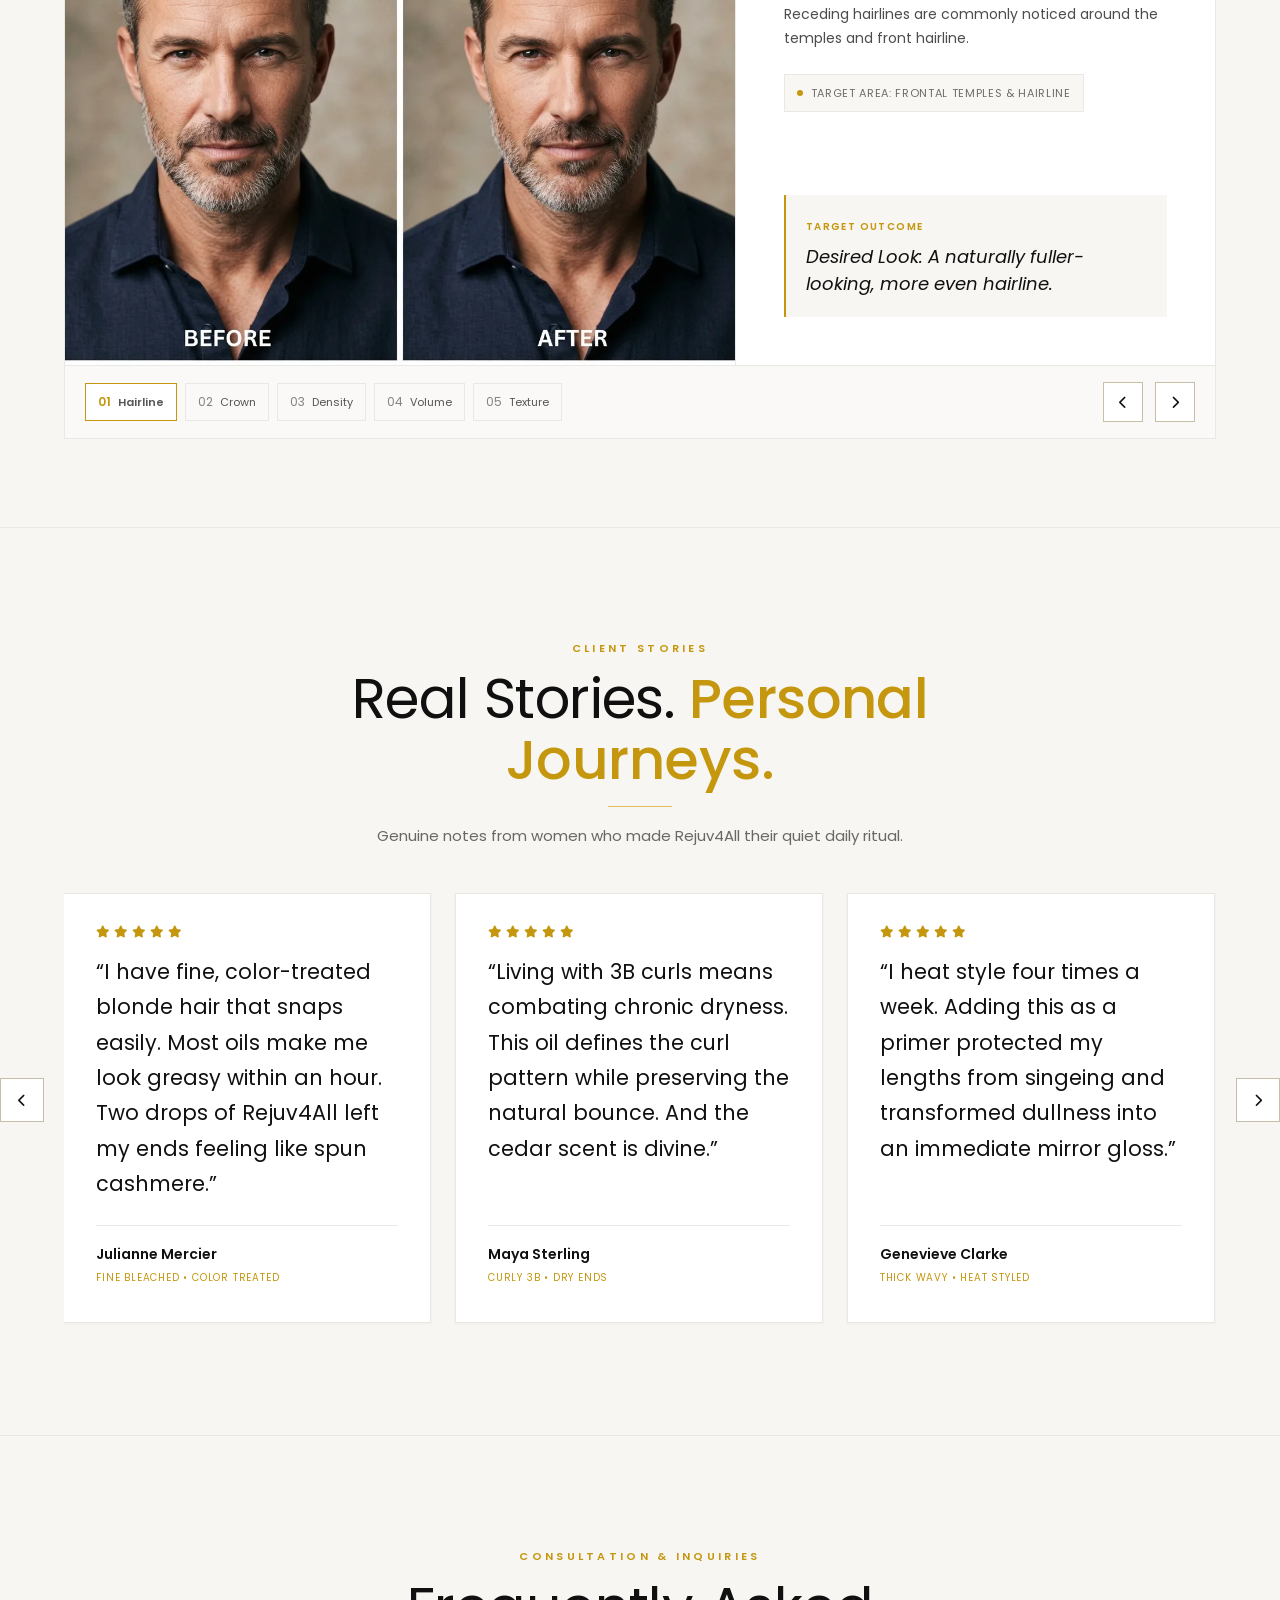
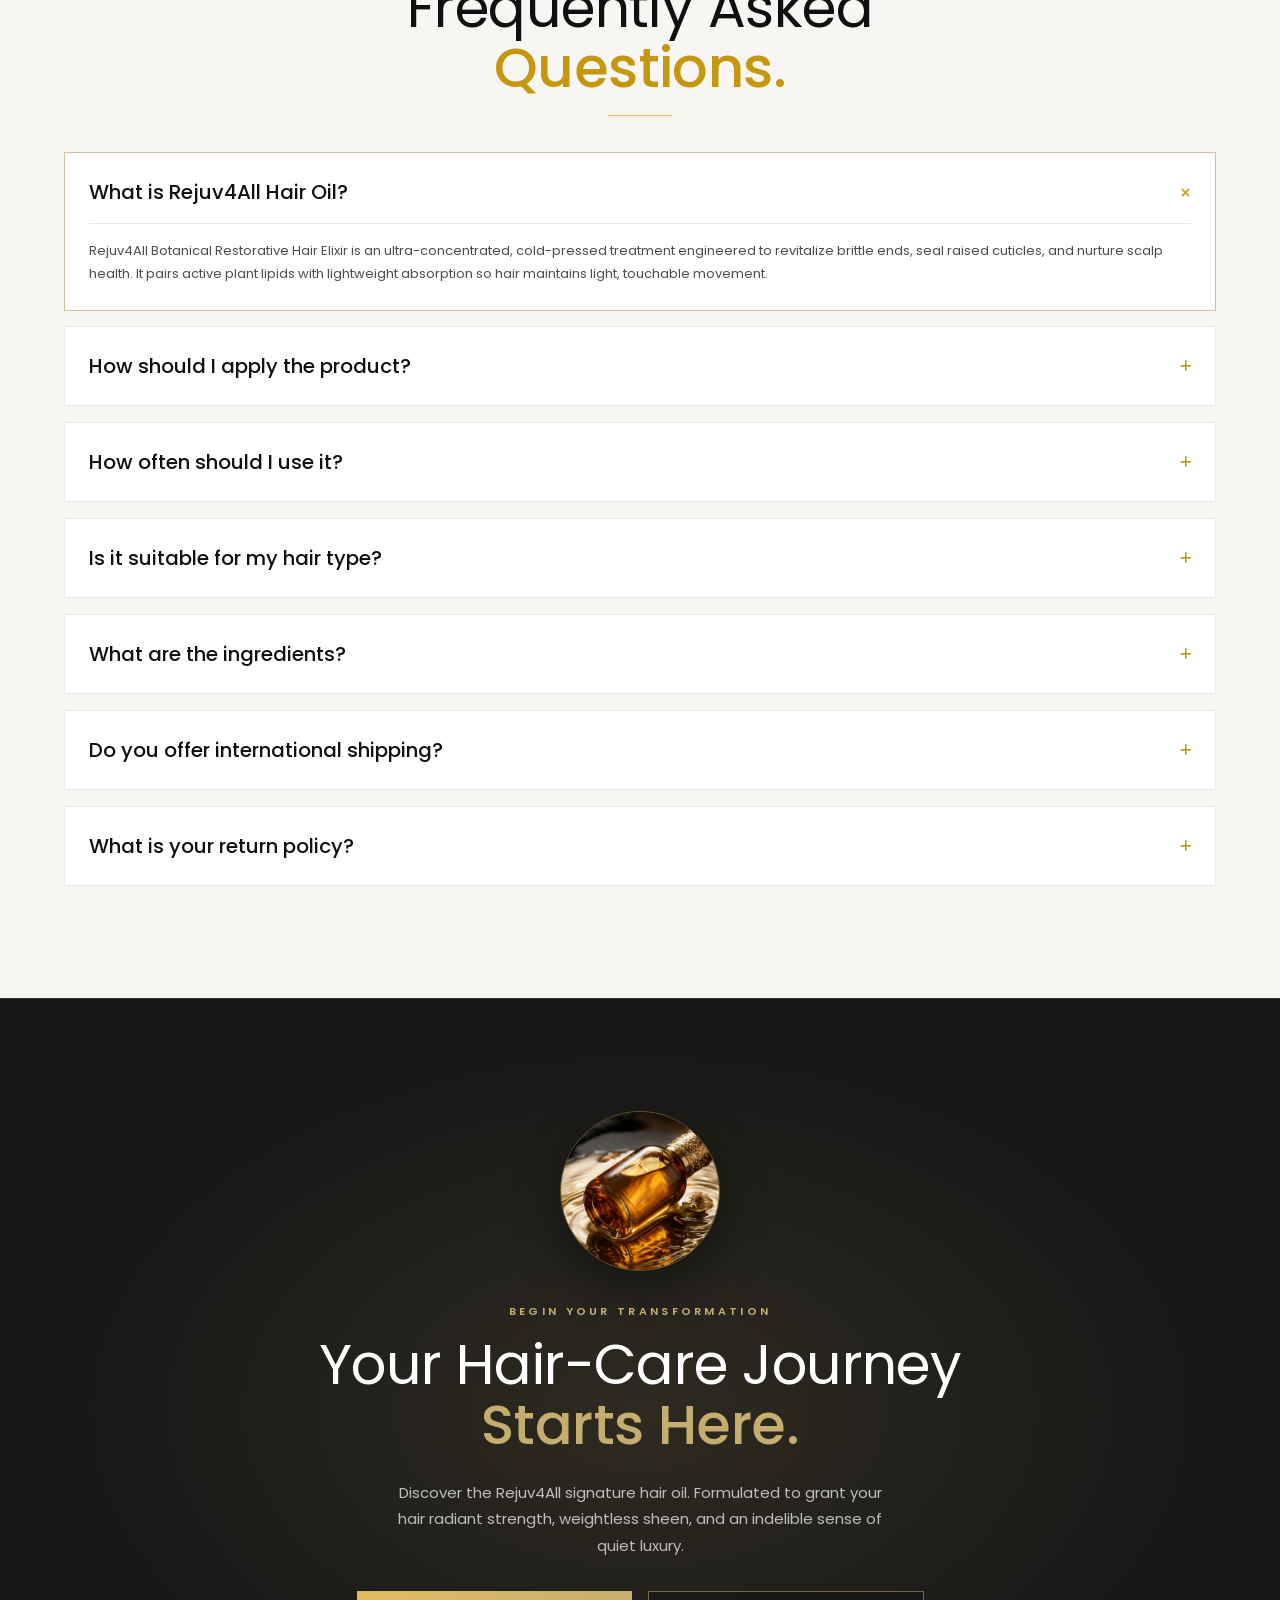
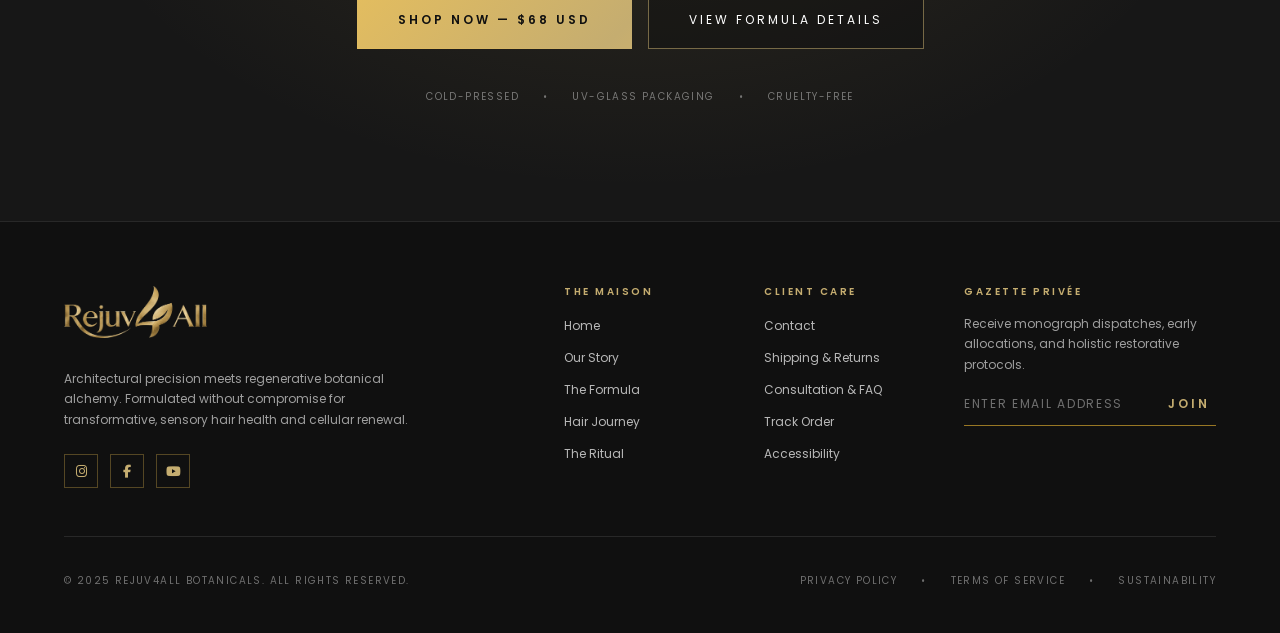
==== commit 8f5b4256: "font  and hero section fixed - new checkpoint" ====
--- a/index.html
+++ b/index.html
@@ -71,13 +71,13 @@
 <section class="hero" id="hero" aria-roledescription="carousel" aria-label="Rejuv4All hero">
   <div class="hero-slides" id="hero-slider">
     <div class="hero-slide is-active" data-slide="0">
-      <img src="assets/images/herosection/Botanical.png" alt="Model with long healthy dark hair beside the Rejuv4All hair oil bottle" width="1376" height="768" fetchpriority="high">
+      <img src="assets/images/herosection/DewyProfile.png" alt="Model with long healthy dark hair beside the Rejuv4All hair oil bottle" width="1376" height="768" fetchpriority="high">
     </div>
     <div class="hero-slide" data-slide="1">
-      <img src="assets/images/herosection/DewyProfile.png" alt="Amber bottle surrounded by golden oil ripples" width="1376" height="768">
+      <img src="assets/images/herosection/commercial_e_commerce_website_hero_banner_photograph_for_a_luxury_hair_oil.png" alt="Amber bottle surrounded by golden oil ripples" width="1376" height="768">
     </div>
     <div class="hero-slide" data-slide="2">
-      <img src="assets/images/herosection/hero_slide3.png" alt="Amber glass dropper bottle on dark slate with warm light" width="1376" height="768">
+      <img src="assets/images/herosection/luxury_beauty_and_hair_oil_e_commerce_hero_banner_photograph_directly_inspired.png" alt="Amber glass dropper bottle on dark slate with warm light" width="1376" height="768">
     </div>
   </div>
   <div class="hero-overlay"></div>
@@ -87,8 +87,8 @@
     <h1>Your Hair Deserves A <br class="d-none d-sm-inline"><em>Beautiful Revival.</em></h1>
     <p>Discover a thoughtful hair-care ritual with Rejuv4All's signature hair oil. Architectural botanicals crafted to awaken cellular vitality and weightless luster.</p>
     <div class="hero-ctas">
-      <a class="btn-gold" href="#formula">Discover the Formula<i class="fa-solid fa-arrow-right btn-ico btn-ico--after" aria-hidden="true"></i></a>
-      <a class="btn-glass" href="#shop"><i class="fa-solid fa-cart-shopping btn-ico btn-ico--before" aria-hidden="true"></i>Shop Now — $68</a>
+      <a class="hero-btn hero-btn--link" href="#shop"><span class="hero-btn__label">Shop Now</span><i class="fa-solid fa-arrow-right hero-btn__arrow" aria-hidden="true"></i></a>
+      <!-- <span class="hero-price" id="hero-price" hidden></span> -->
     </div>
   </div>
 
--- a/home.css
+++ b/home.css
@@ -444,7 +444,7 @@
 /* ---------- 15. Responsive ---------- */
 @media (min-width: 576px) {
   .section-pad { padding-left: 3rem; padding-right: 3rem; }
-  .hero-content { padding-left: 3rem; padding-right: 3rem; padding-bottom: 7rem; }
+  .hero-content { padding-left: 3rem; padding-right: 3rem; padding-bottom: 4.5rem; }
   .hero-controls { right: 3rem; }
   .final-ctas { flex-direction: row; }
   .final-ctas a { width: auto; }
@@ -462,7 +462,7 @@
   .site-header { padding: 0 3rem; }
   .section-pad { padding-left: 4rem; padding-right: 4rem; padding-top: 7rem; padding-bottom: 7rem; }
   .section-pad--tight { padding-top: 5.5rem; padding-bottom: 5.5rem; }
-  .hero-content { padding-left: 5rem; padding-bottom: 8rem; }
+  .hero-content { padding-left: 5rem; padding-bottom: 4.5rem; }
   .hero-controls { right: 5rem; }
   .footer-pad { padding-left: 4rem; padding-right: 4rem; }
   .goal-slide { grid-template-columns: minmax(0, 7fr) minmax(0, 5fr); }
@@ -472,8 +472,9 @@
 }
 @media (max-width: 575.98px) {
   .hero-controls { display: none; }
-  .hero-content { padding-bottom: 3.25rem; }
+  .hero-content { padding-bottom: 2.25rem; }
   .hero-ctas a { width: 100%; }
+  .hero-ctas .hero-btn--link { width: auto; align-self: flex-start; justify-content: flex-start; }
   .hero-overlay { background: linear-gradient(to top, var(--black) 0%, rgba(16,16,16,.55) 55%, rgba(0,0,0,.45) 100%); }
   .specs > div { flex-direction: column; gap: .15rem; }
   .specs dd { text-align: left; }
@@ -542,7 +543,39 @@
 .btn-ico--before { margin-right: .65em; }
 
 /* Arrow nudge on hover: hero "Discover the Formula" + navbar "Shop Now" */
-.hero-ctas .btn-gold .btn-ico--after, .nav-cta .btn-ico--after { display: inline-block; transition: transform .35s var(--ease); }
-.hero-ctas .btn-gold:hover .btn-ico--after, .hero-ctas .btn-gold:focus-visible .btn-ico--after,
+.nav-cta .btn-ico--after { display: inline-block; transition: transform .35s var(--ease); }
 .nav-cta:hover .btn-ico--after, .nav-cta:focus-visible .btn-ico--after { transform: translateX(5px); }
-@media (prefers-reduced-motion: reduce) { .hero-ctas .btn-gold:hover .btn-ico--after, .nav-cta:hover .btn-ico--after { transform: none; } }
+@media (prefers-reduced-motion: reduce) { .nav-cta:hover .btn-ico--after { transform: none; } }
+
+/* ---------- Refined hero + navbar buttons (scoped; other .btn-* uses are untouched) ----------
+   Navbar CTA = gold hairline outline. (Hero buttons: see "Hero CTA buttons" below.) */
+.nav-cta {
+  background-image: none; background-size: auto; box-shadow: none; border-radius: 0;
+  font-weight: 500; letter-spacing: .2em;
+  -webkit-backdrop-filter: blur(6px); backdrop-filter: blur(6px);
+  transition: background-color .45s var(--ease), border-color .45s var(--ease), color .45s var(--ease);
+}
+.nav-cta { background-color: transparent; border-color: rgba(197,173,112,.7); color: var(--gold-light); }
+.nav-cta:hover, .nav-cta:focus-visible { background-color: rgba(180,154,87,.16); border-color: #E0CB93; color: var(--white); box-shadow: none; }
+
+/* ---------- Hero CTA buttons ----------
+   Primary  (Shop Now): transparent, gold text + gold hairline; fills with gold and turns black on hover.
+   Secondary (Discover the Formula): editorial text link – no box, a gold rule beneath that draws across, arrow glides. */
+.hero-btn { position: relative; display: inline-flex; align-items: center; justify-content: center; gap: .85rem; border: 0; border-radius: 0; text-decoration: none;
+  font-size: 12px; line-height: 16px; font-weight: 500; letter-spacing: .24em; text-transform: uppercase; cursor: pointer; }
+.hero-btn--primary { padding: 1.1rem 2.75rem; background-color: transparent; color: var(--gold-light); border: 1px solid rgba(197,173,112,.6); letter-spacing: .28em;
+  transition: background-color .5s var(--ease), border-color .5s var(--ease), color .5s var(--ease); }
+.hero-btn--primary:hover, .hero-btn--primary:focus-visible { background-color: var(--gold-light); border-color: var(--gold-light); color: var(--black); }
+
+.hero-btn--link { padding: 1.1rem .15rem; color: var(--white); transition: color .45s var(--ease); }
+.hero-btn--link::after { content: ""; position: absolute; left: 0; right: 0; bottom: .7rem; height: 1px; background: var(--gold-light);
+  transform: scaleX(.28); transform-origin: left center; transition: transform .6s var(--ease); }
+.hero-btn--link .hero-btn__arrow { color: var(--gold-light); font-size: .95em; transition: transform .45s var(--ease); }
+.hero-btn--link:hover, .hero-btn--link:focus-visible { color: var(--gold-light); }
+.hero-btn--link:hover::after, .hero-btn--link:focus-visible::after { transform: scaleX(1); }
+.hero-btn--link:hover .hero-btn__arrow, .hero-btn--link:focus-visible .hero-btn__arrow { transform: translateX(6px); }
+/* Price beside the hero CTA */
+.hero-price { align-self: center; padding-left: 1.1rem; border-left: 1px solid rgba(255,255,255,.28); font-size: 14px; line-height: 1; font-weight: 500; letter-spacing: .1em; color: rgba(255,255,255,.85); }
+.hero-price[hidden] { display: none; }
+.hero-btn:focus-visible { outline: 2px solid var(--gold-light); outline-offset: 4px; }
+@media (prefers-reduced-motion: reduce) { .hero-btn--link:hover .hero-btn__arrow { transform: none; } }
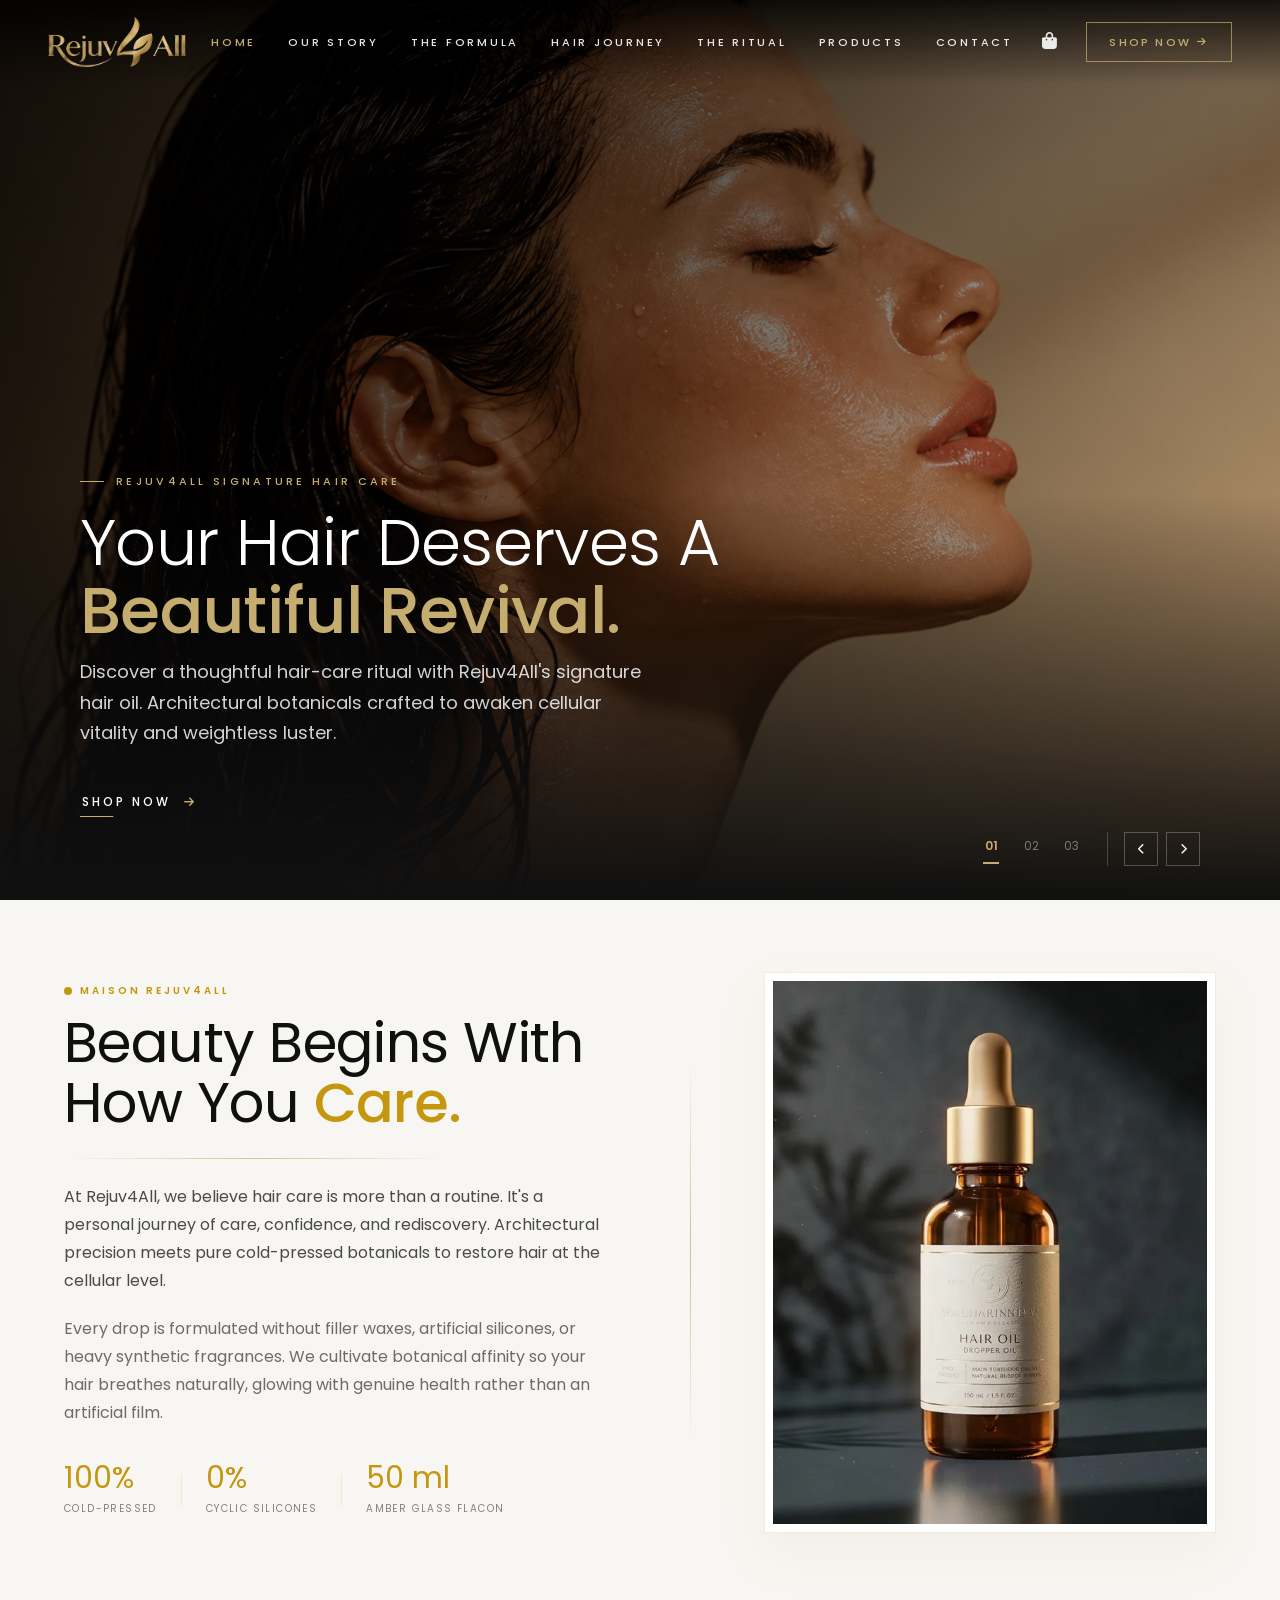
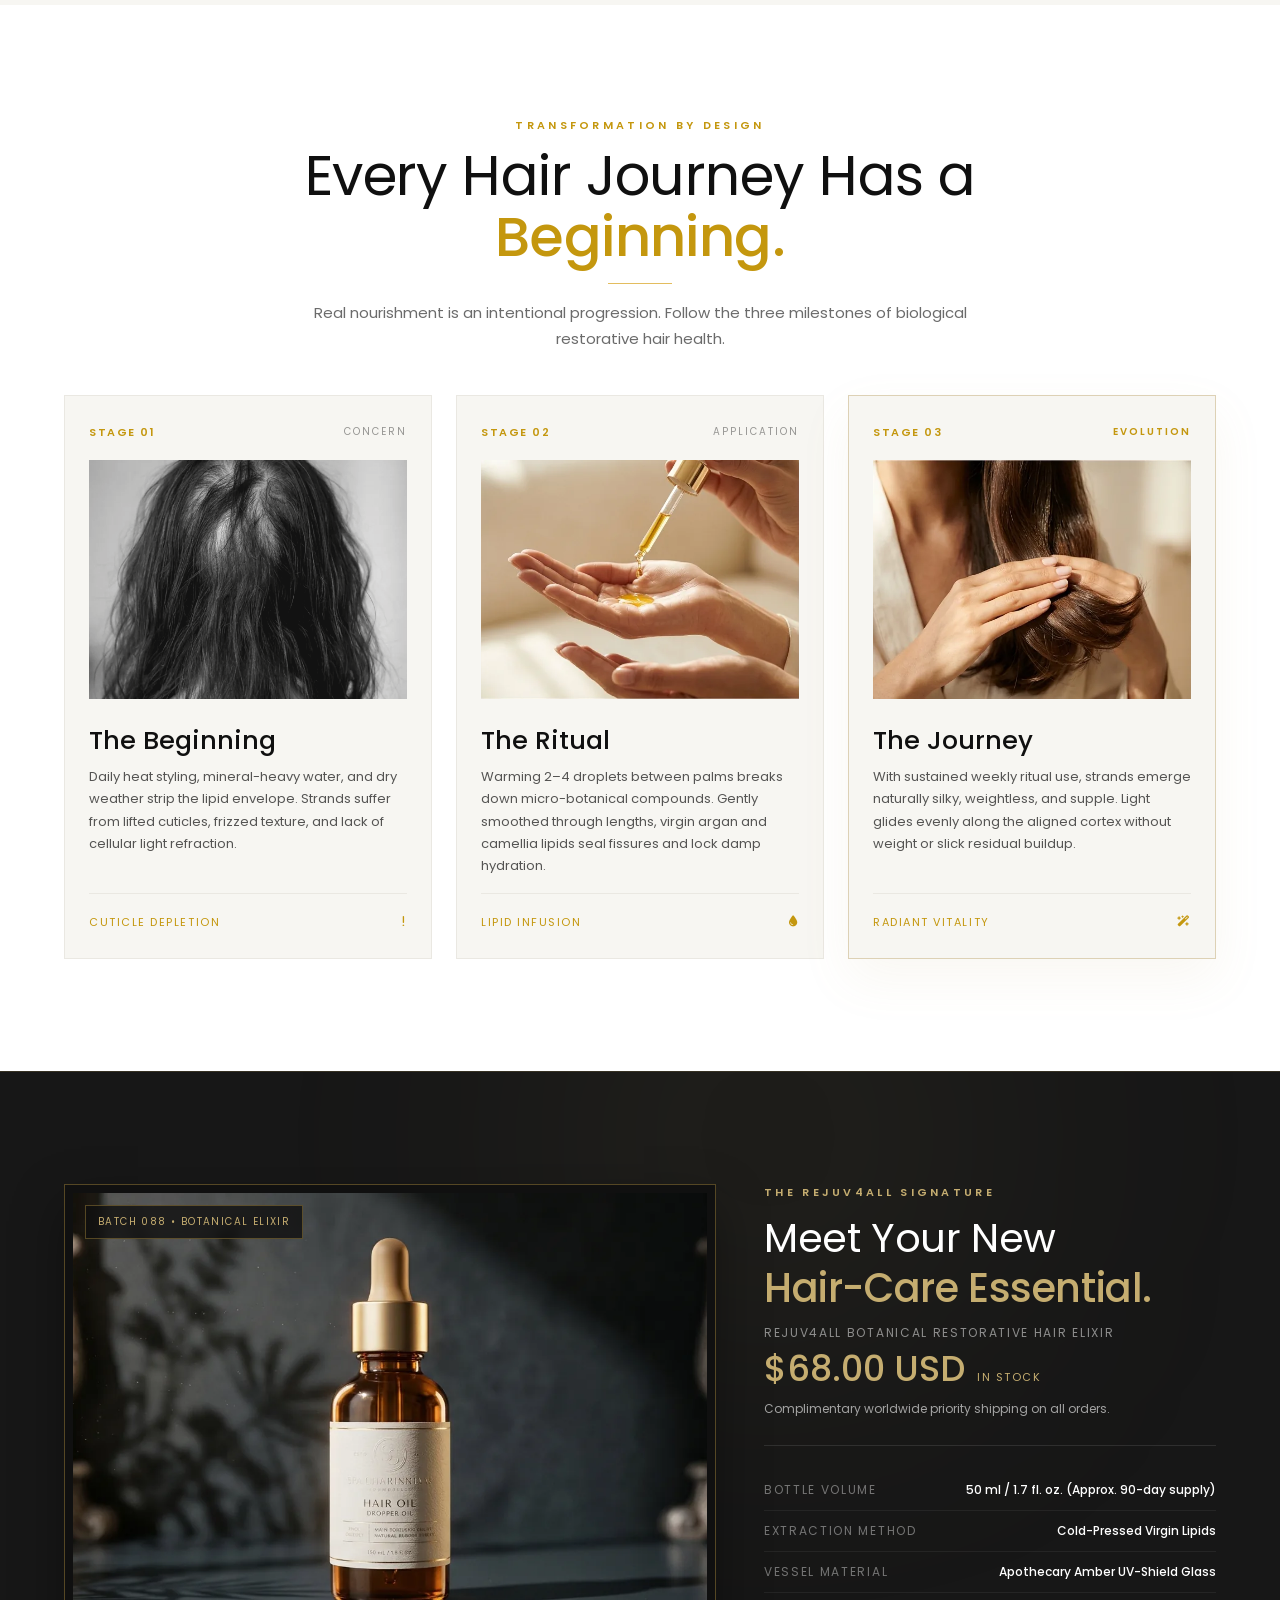
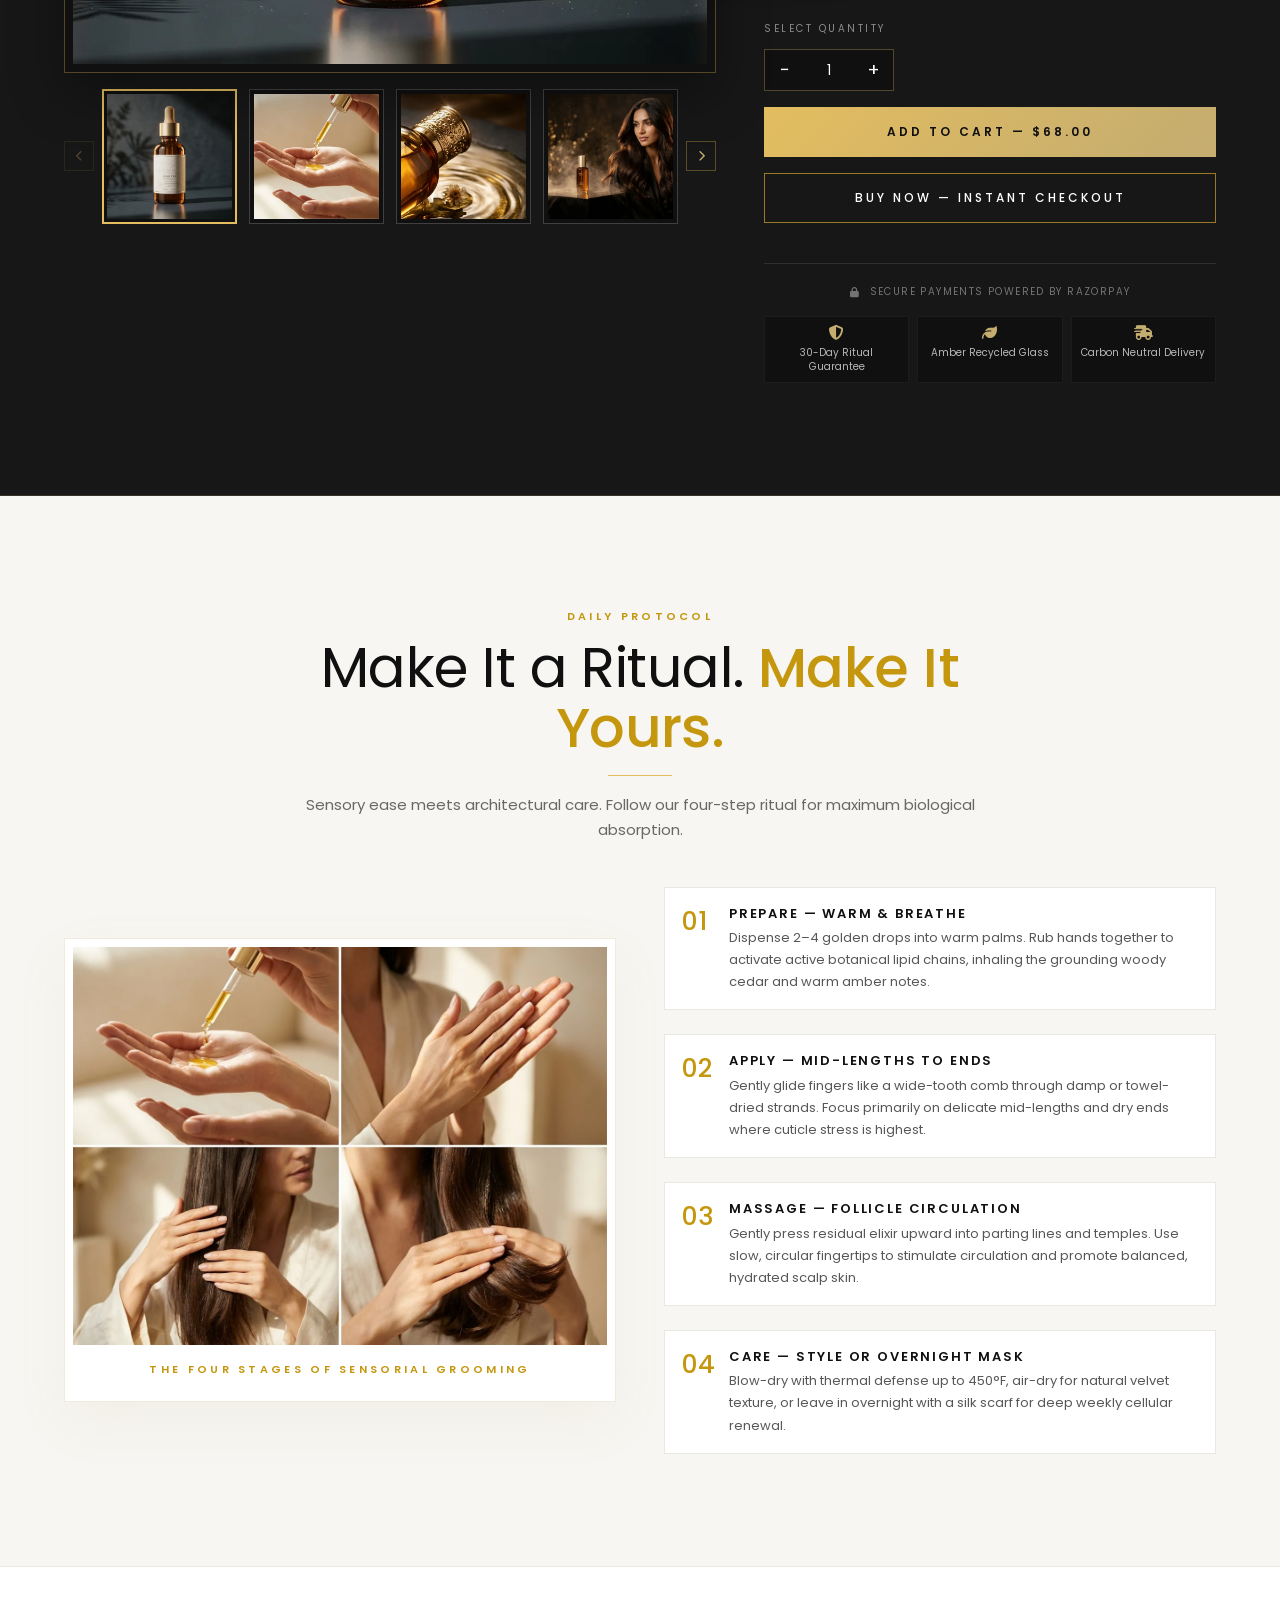
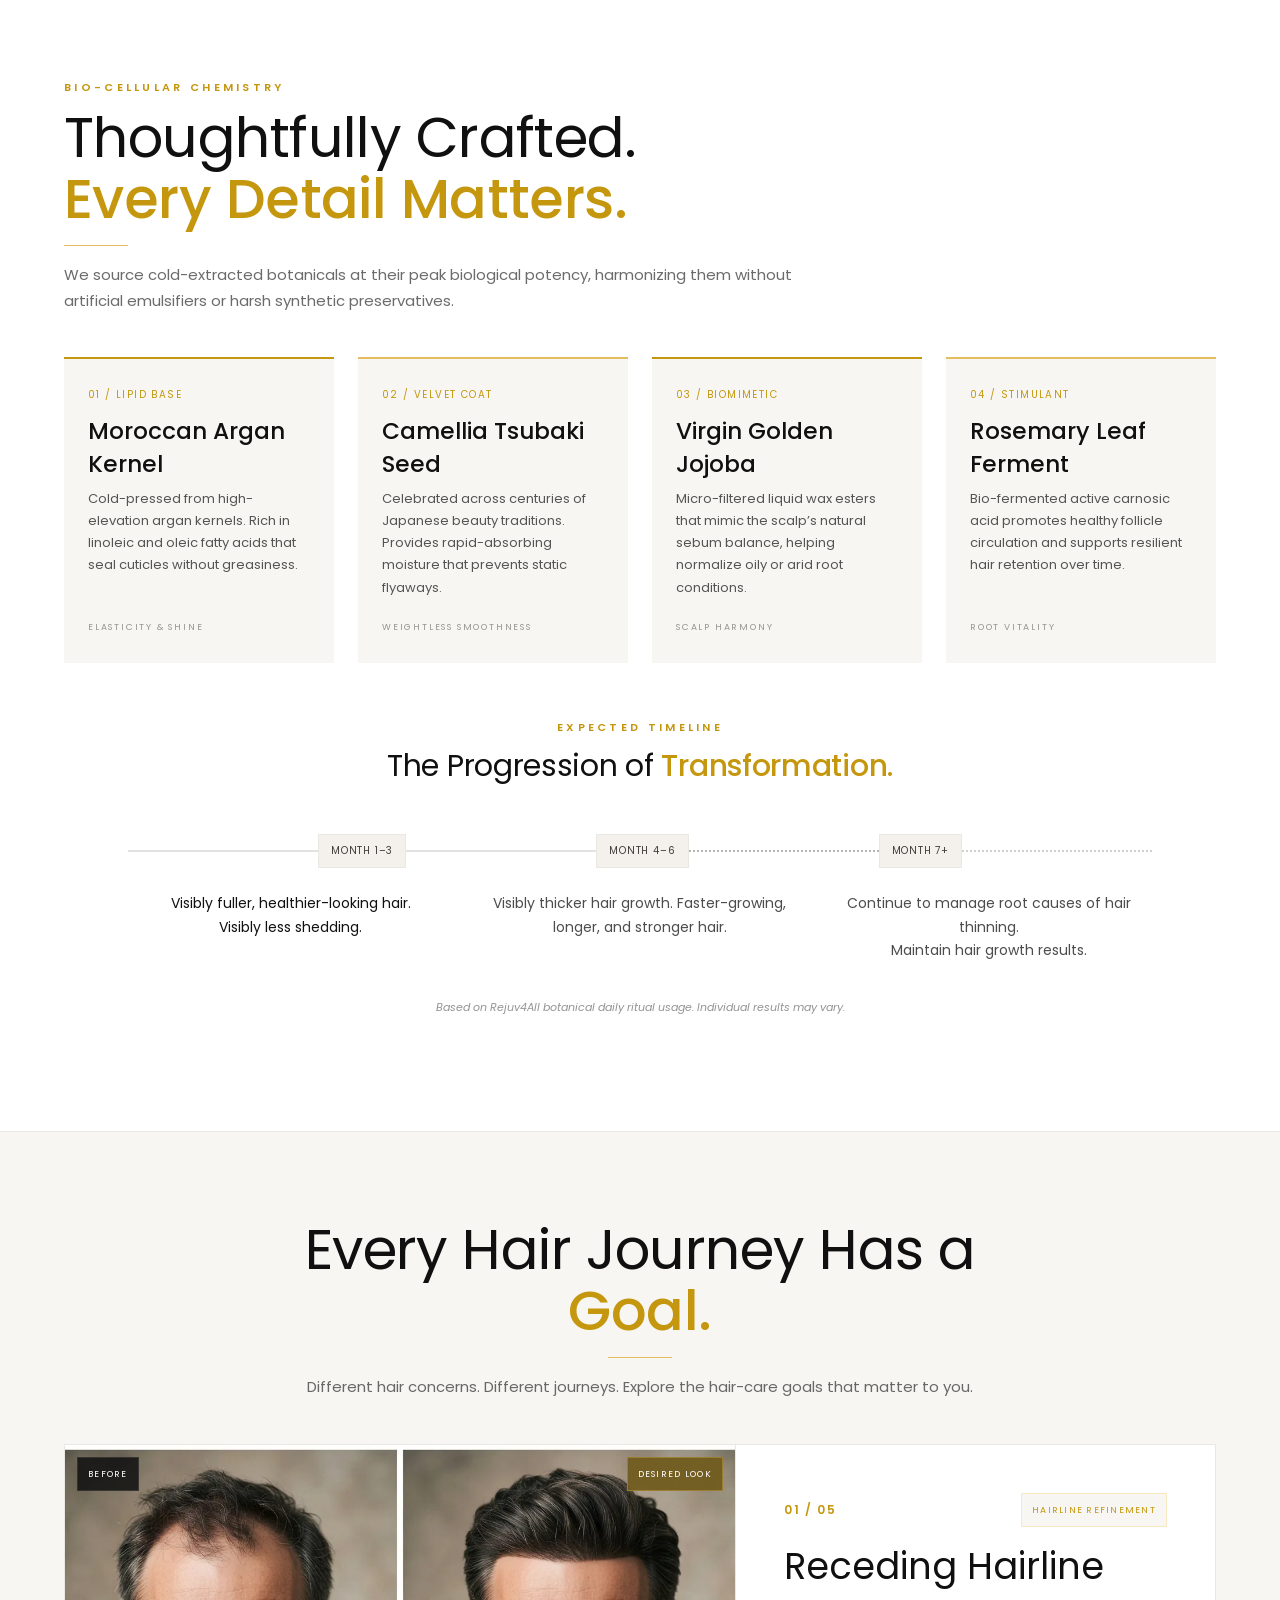
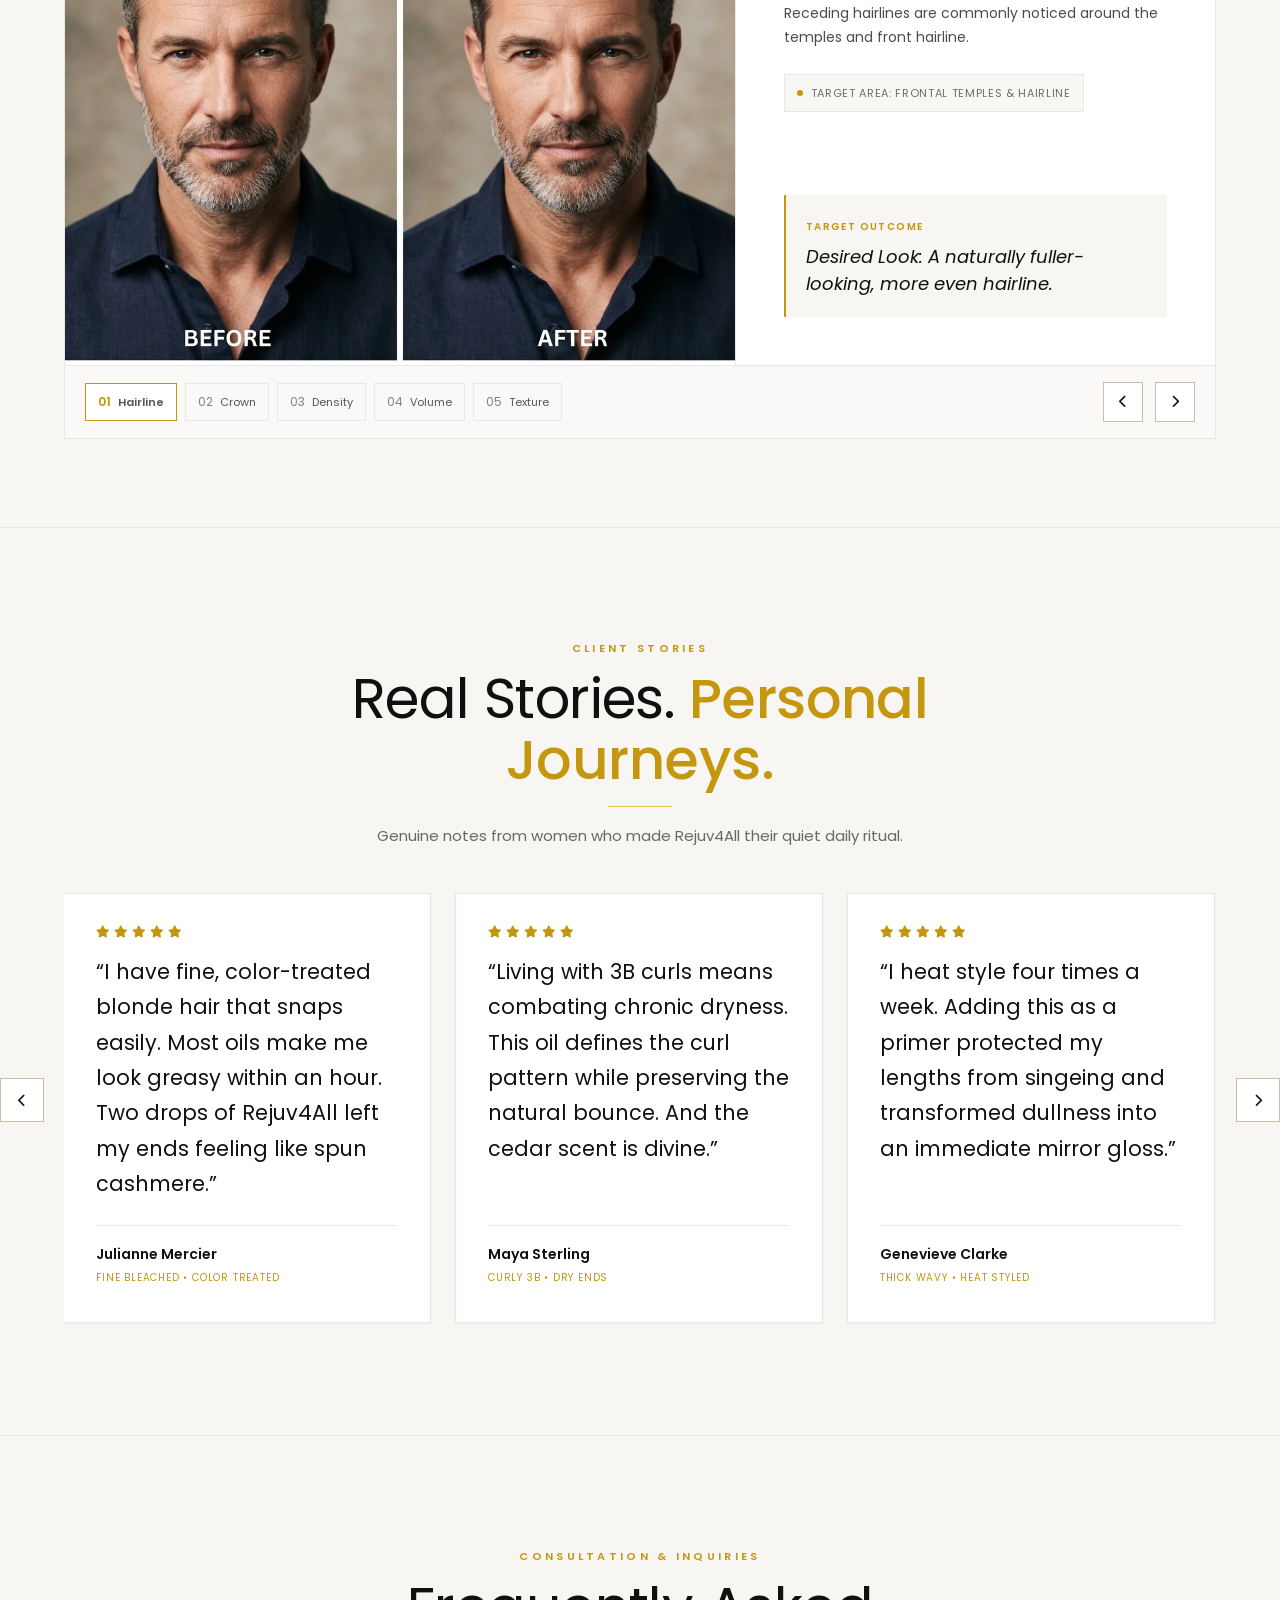
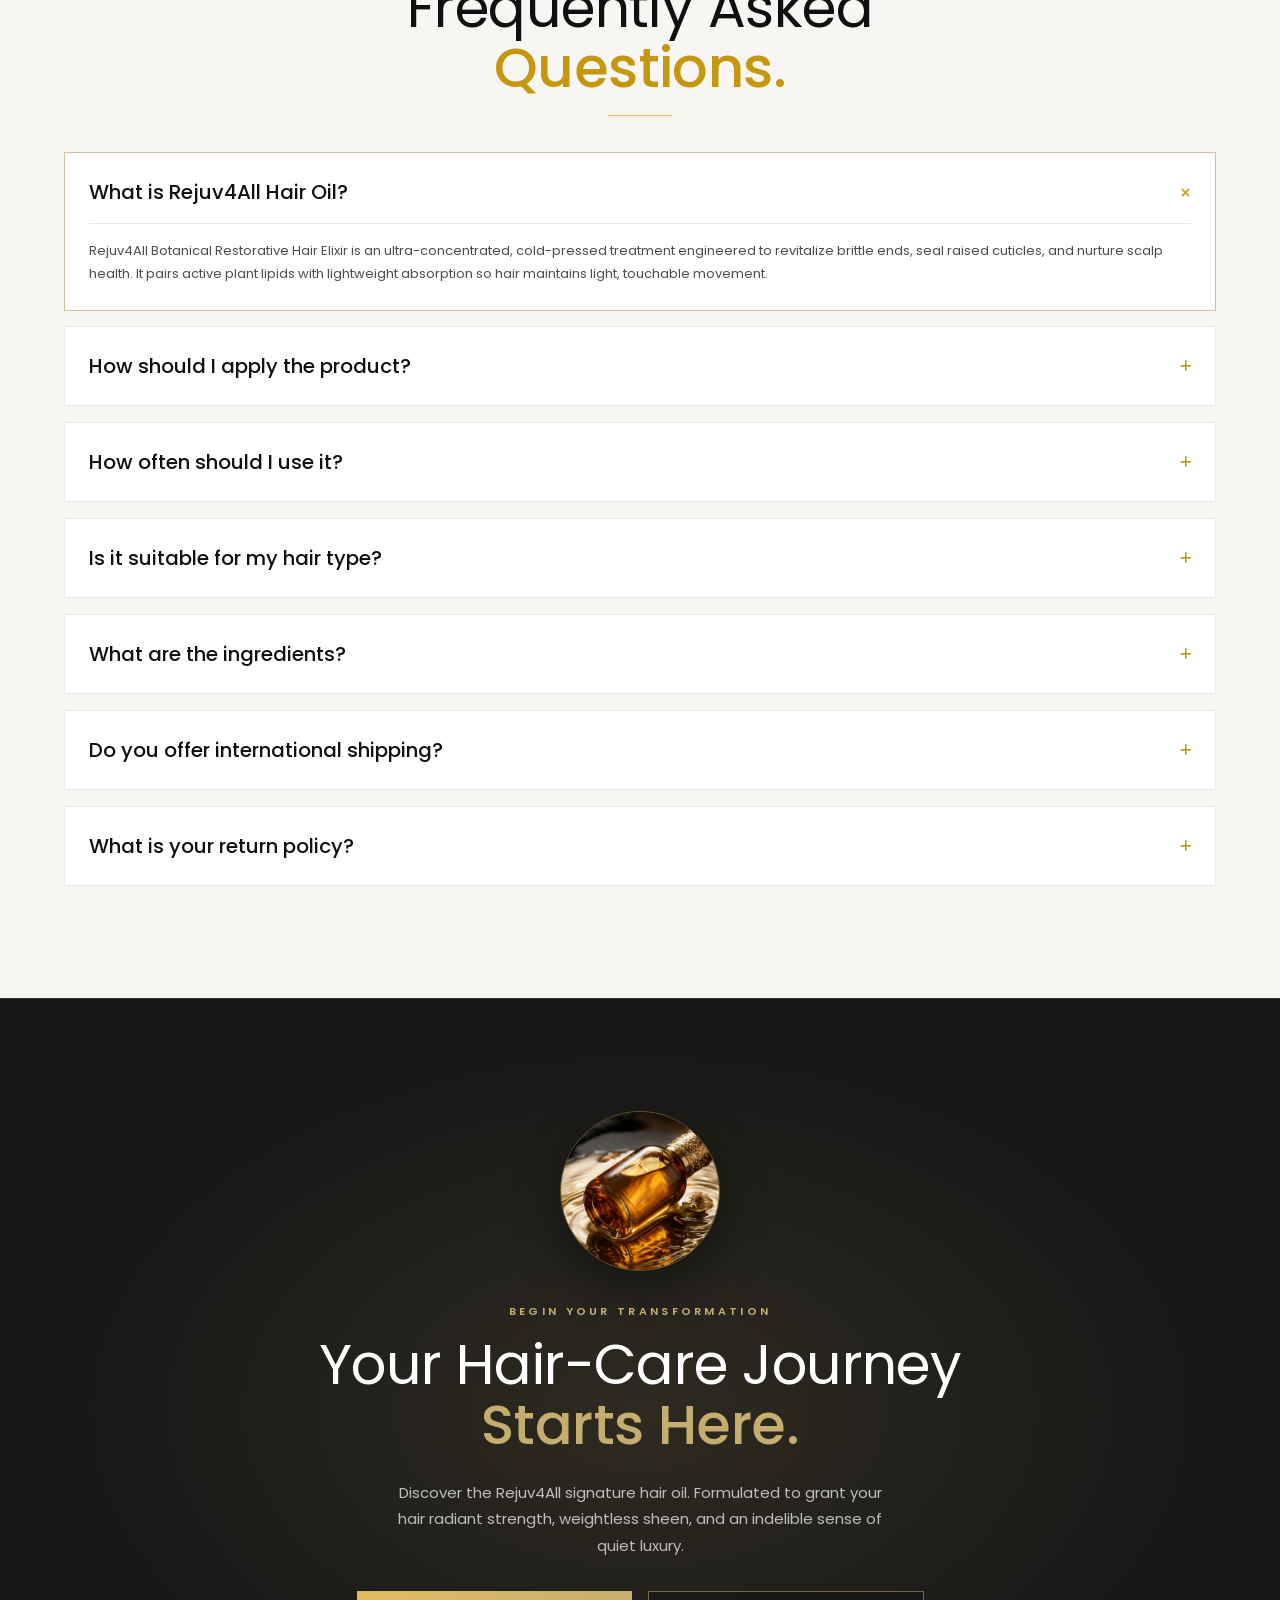
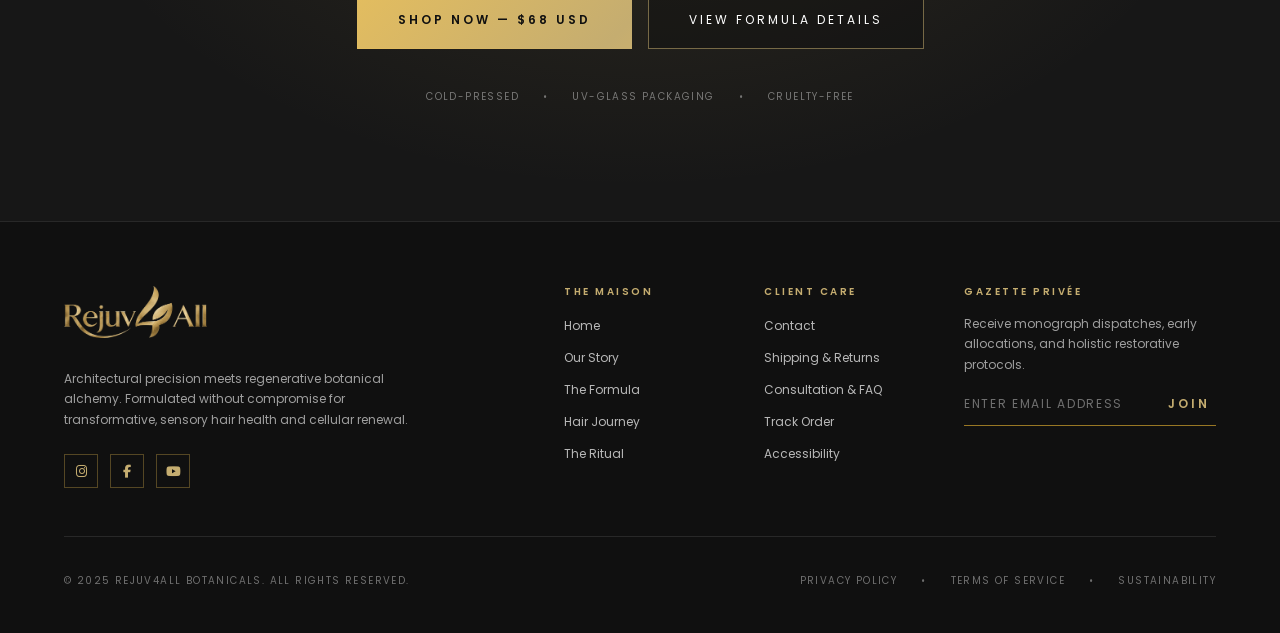
==== commit afa5f881: "Work in progress: new changes" ====
--- a/index.html
+++ b/index.html
@@ -24,16 +24,16 @@
 
   <nav class="site-nav d-none d-lg-flex" aria-label="Primary">
     <a href="#hero">Home</a>
-    <a href="#story">Our Story</a>
+    <a href="about.html">Our Story</a>
     <a href="#formula">The Formula</a>
     <a href="#goals">Hair Journey</a>
     <a href="#ritual">The Ritual</a>
-    <a href="#reviews">Reviews</a>
-    <a href="#faq">Contact</a>
+    <a href="products.html">Products</a>
+    <a href="contact.html">Contact</a>
   </nav>
 
   <div class="site-tools">
-    <a class="icon-btn cart-link" href="#shop" aria-label="Cart">
+    <a class="icon-btn cart-link" href="cart.html" aria-label="Cart">
       <i class="fa-solid fa-bag-shopping"></i>
       <span class="cart-count" id="cart-count" hidden>0</span>
     </a>
@@ -52,16 +52,17 @@
   </div>
   <nav class="drawer-nav" aria-label="Mobile">
     <a href="#hero">Home</a>
-    <a href="#story">Our Story</a>
+    <a href="about.html">Our Story</a>
     <a href="#goals">Hair Journey</a>
     <a href="#shop">The Signature Elixir</a>
     <a href="#ritual">The Ritual</a>
+    <a href="products.html">Products</a>
     <a href="#formula">The Formula</a>
-    <a href="#faq">FAQ &amp; Inquiries</a>
+    <a href="contact.html">Contact</a>
   </nav>
   <div class="drawer-foot">
     <a class="btn-gold btn-block" href="#shop">Shop Now</a>
-    <a class="drawer-cart" href="#shop"><i class="fa-solid fa-bag-shopping" aria-hidden="true"></i><span>Cart</span><span class="drawer-cart-count" id="drawer-cart-count" hidden>0</span></a>
+    <a class="drawer-cart" href="cart.html"><i class="fa-solid fa-bag-shopping" aria-hidden="true"></i><span>Cart</span><span class="drawer-cart-count" id="drawer-cart-count" hidden>0</span></a>
   </div>
 </aside>
 
@@ -528,7 +529,7 @@
       <div class="col-6 col-md-3 col-lg-2">
         <h4>Client Care</h4>
         <ul>
-          <li><a href="#faq">Contact</a></li><li><a href="#faq">Shipping &amp; Returns</a></li><li><a href="#faq">Consultation &amp; FAQ</a></li><li><a href="#shop">Track Order</a></li><li><a href="#">Accessibility</a></li>
+          <li><a href="contact.html">Contact</a></li><li><a href="#faq">Shipping &amp; Returns</a></li><li><a href="#faq">Consultation &amp; FAQ</a></li><li><a href="#shop">Track Order</a></li><li><a href="#">Accessibility</a></li>
         </ul>
       </div>
       <div class="col-md-12 col-lg-3">
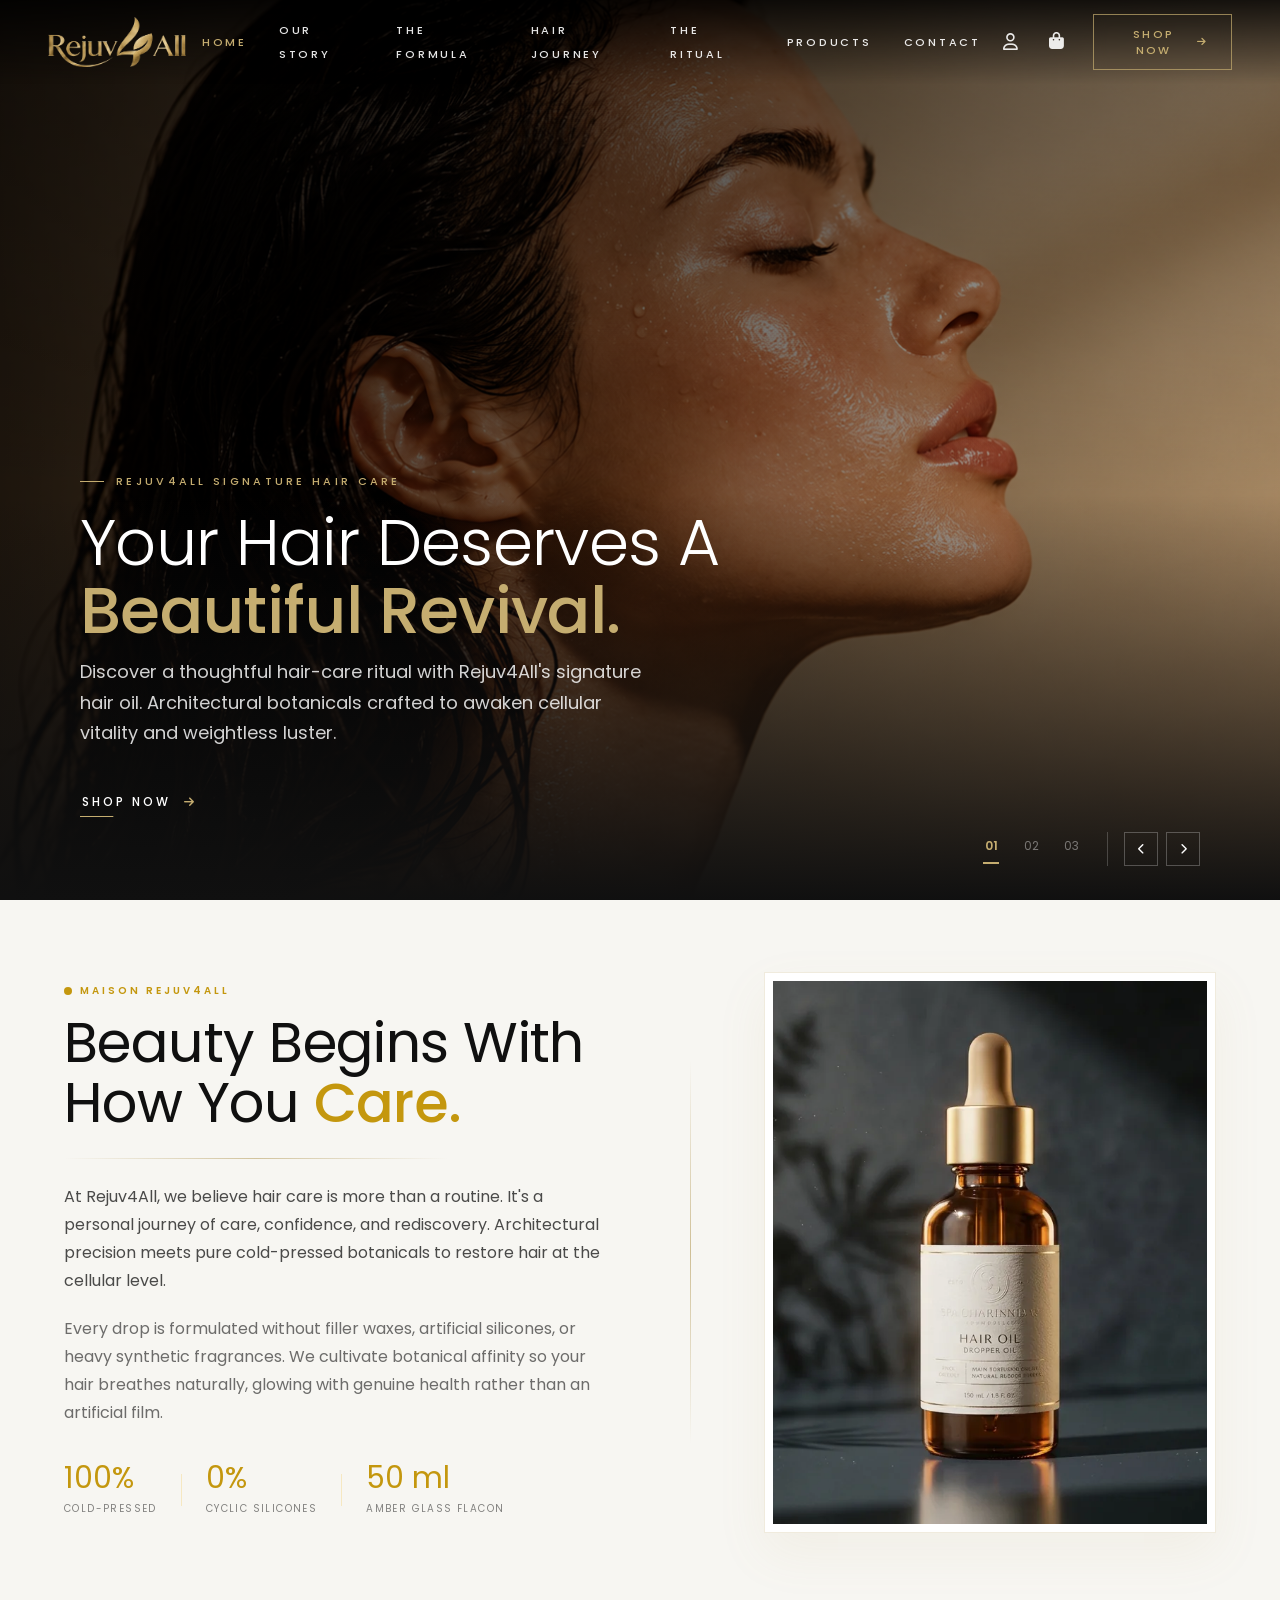
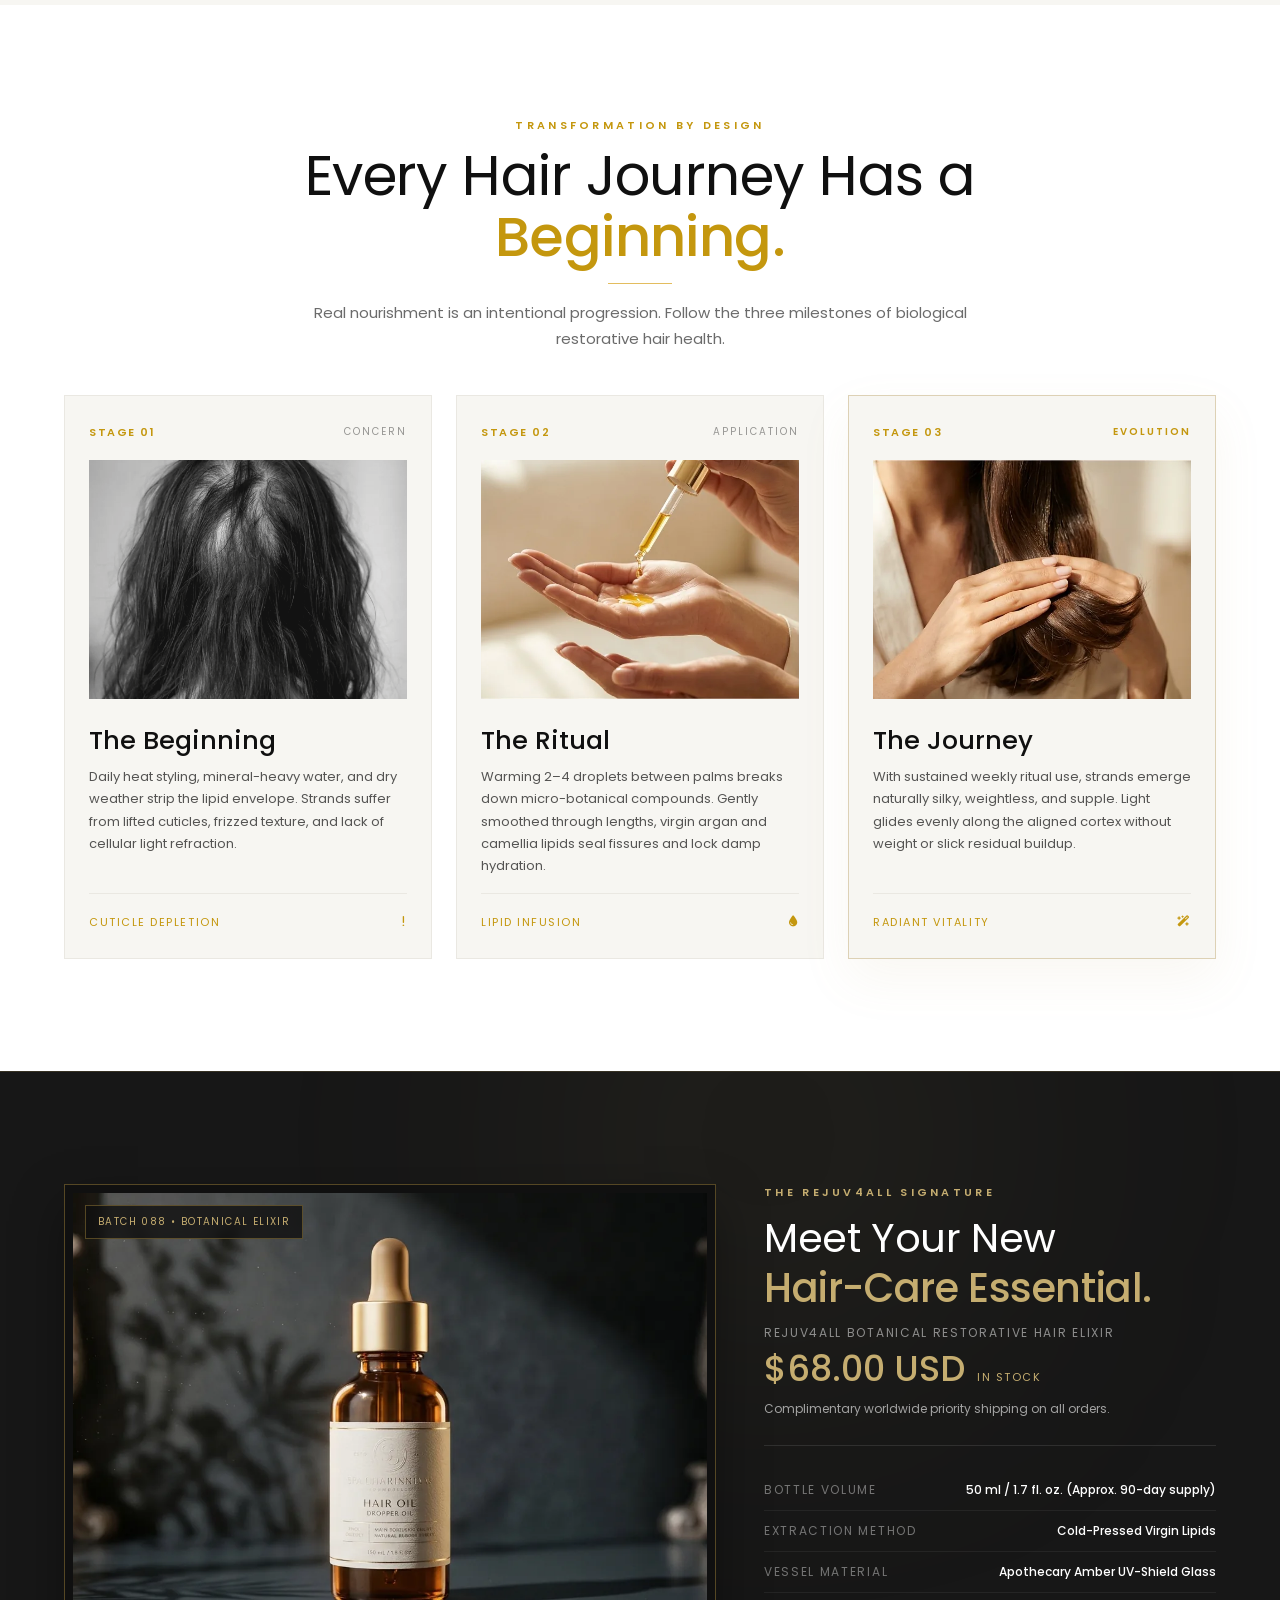
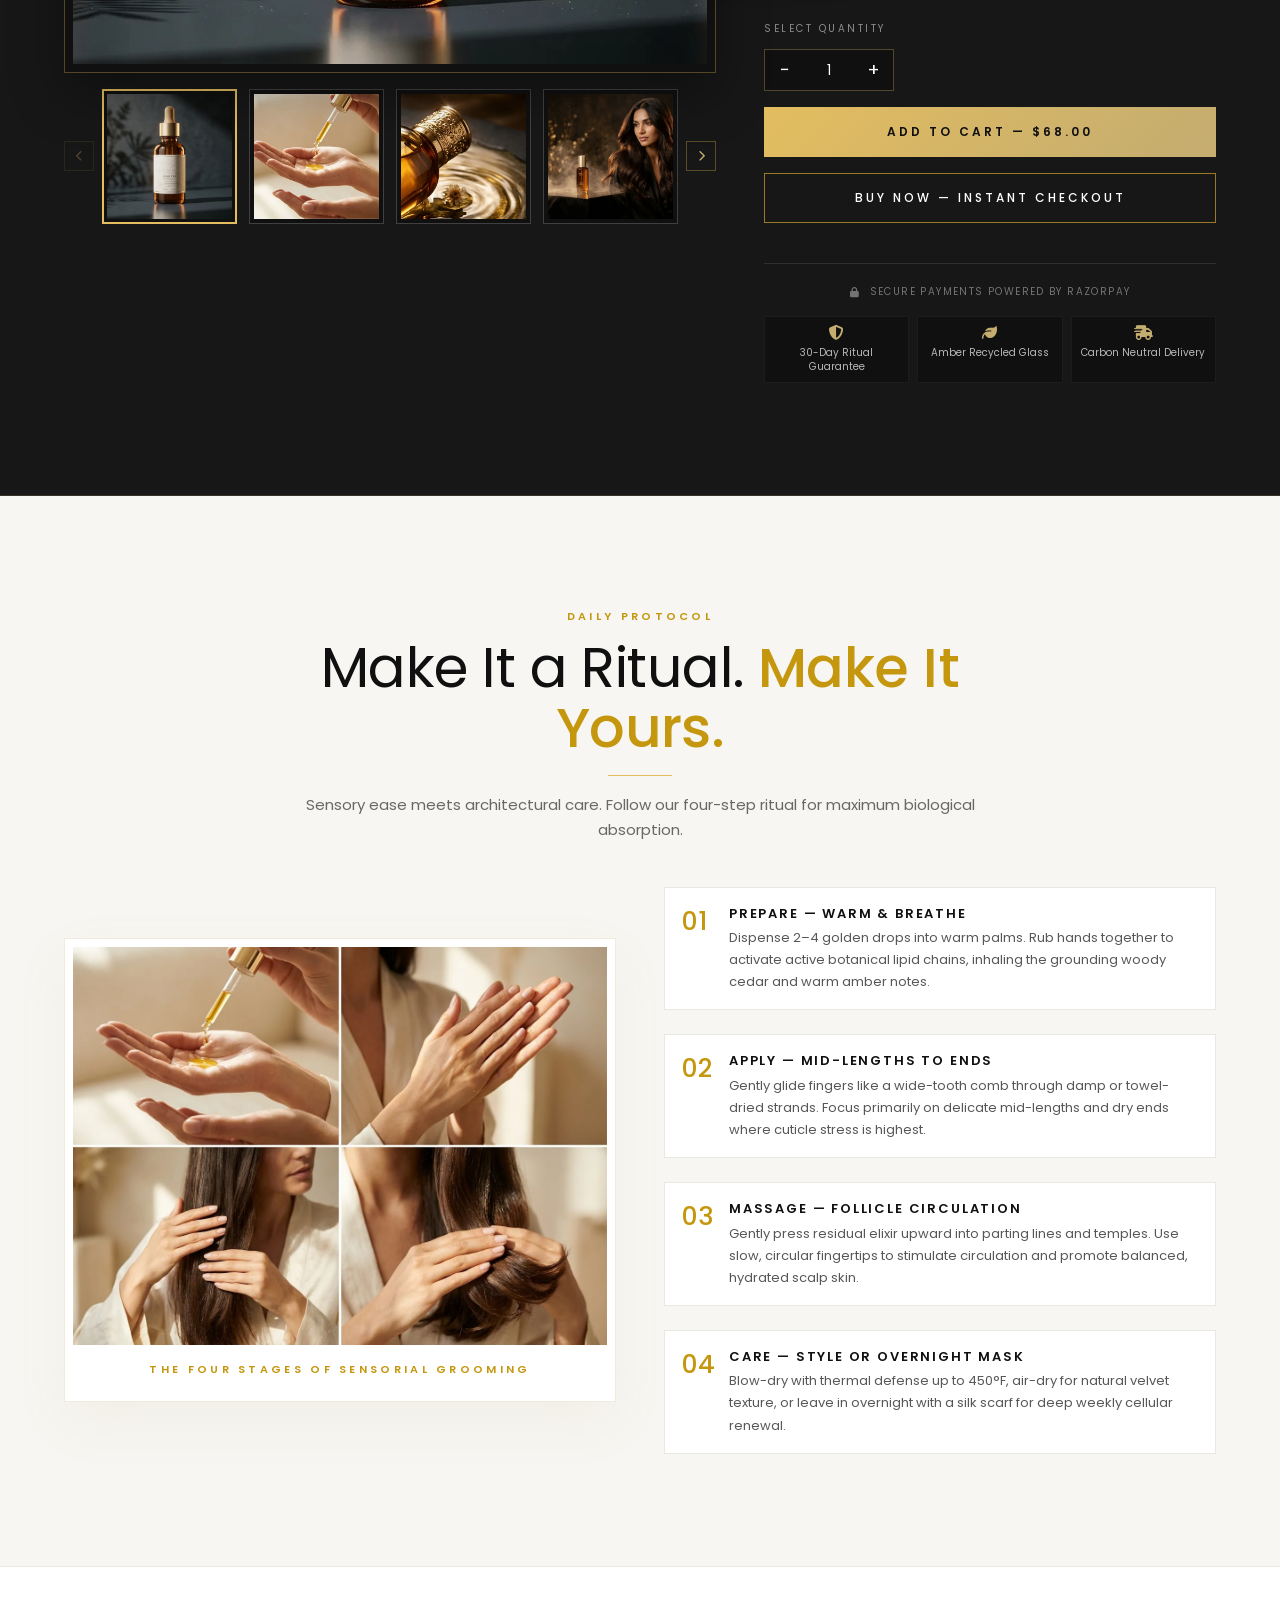
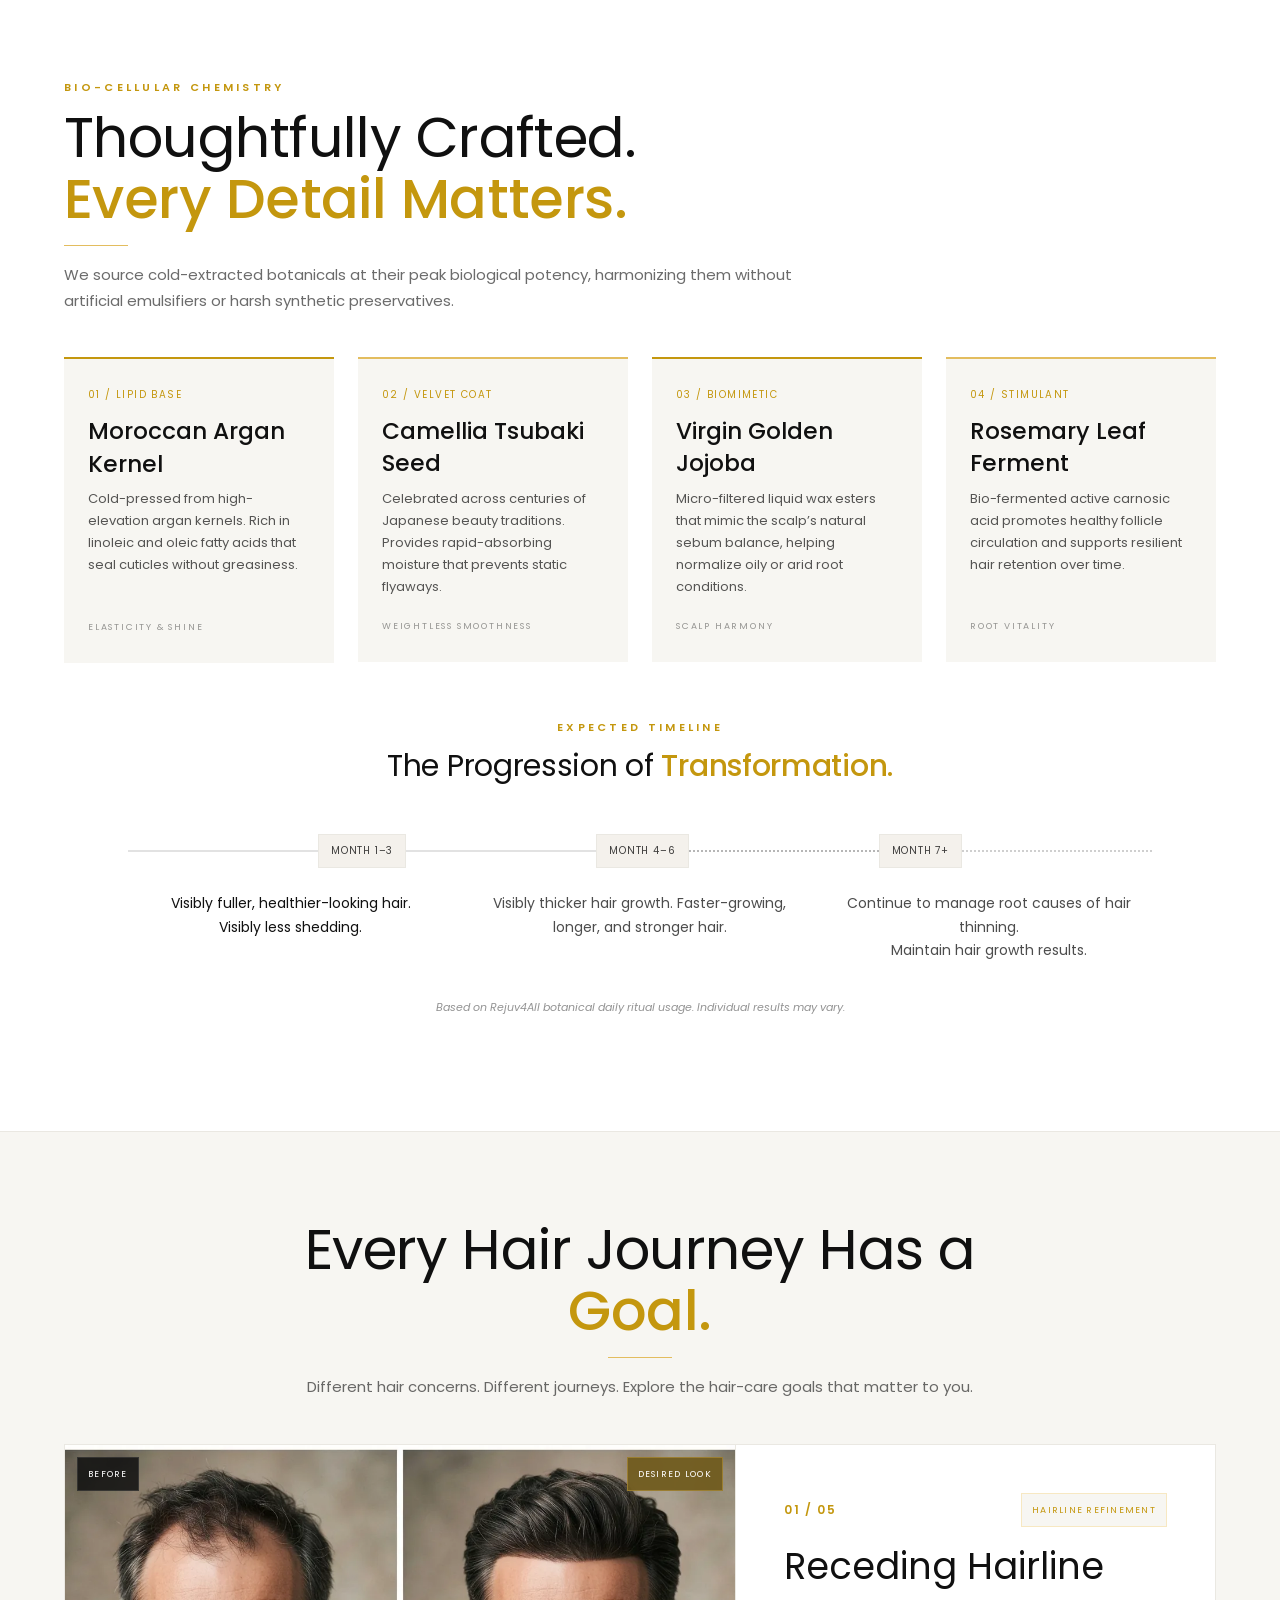
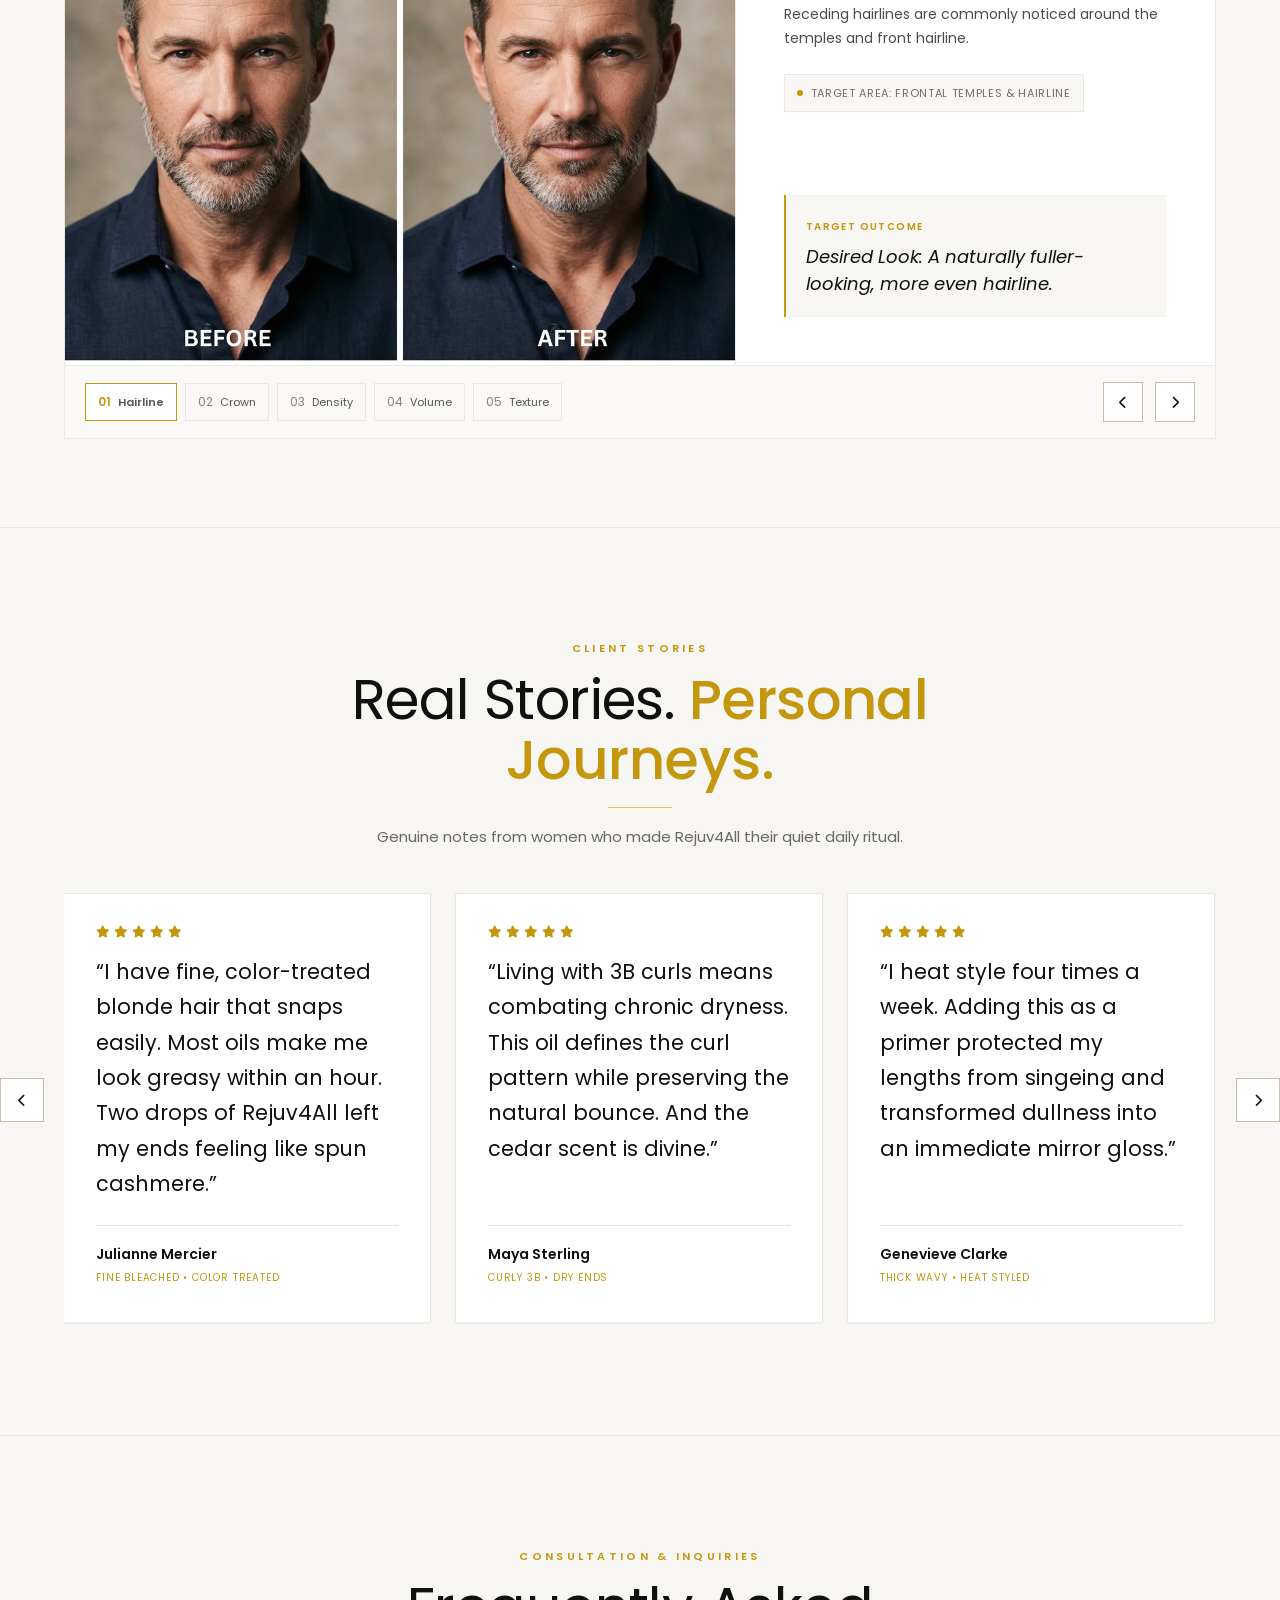
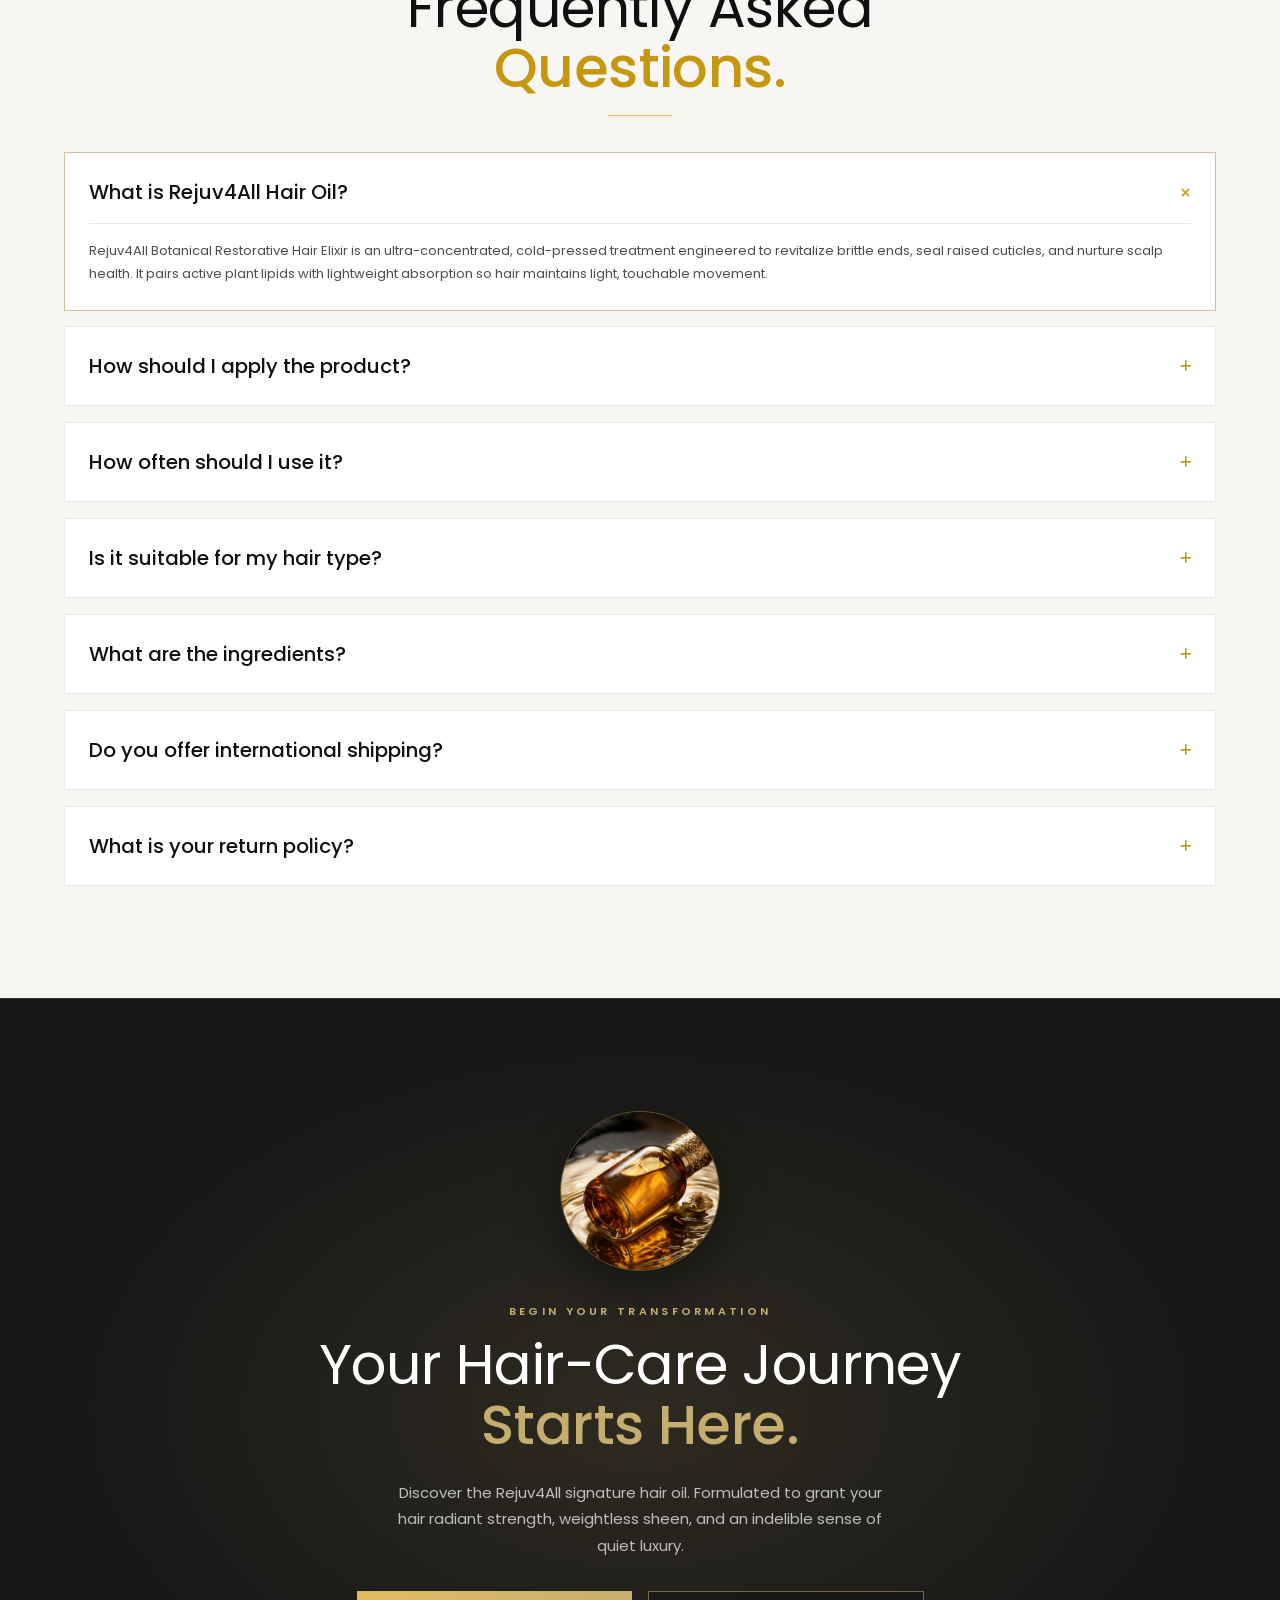
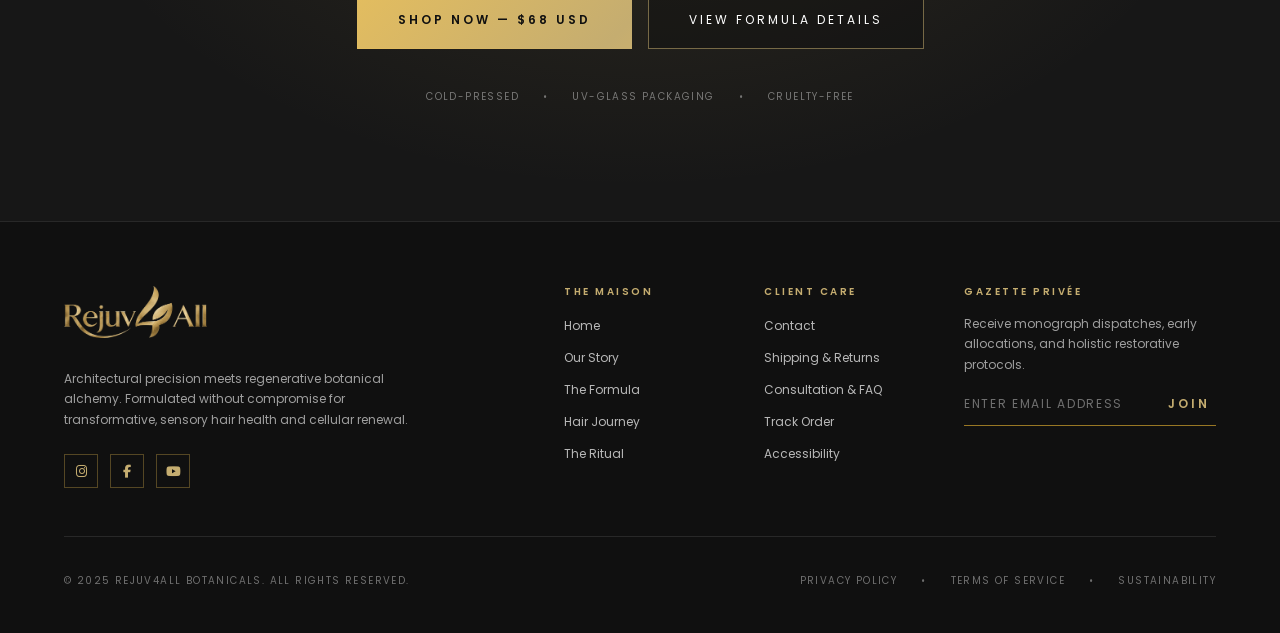
==== commit 12580eff: "new order page,account icon added" ====
--- a/index.html
+++ b/index.html
@@ -13,6 +13,7 @@
   <link href="https://cdnjs.cloudflare.com/ajax/libs/font-awesome/6.5.2/css/all.min.css" rel="stylesheet">
   <link href="https://cdn.jsdelivr.net/npm/owl.carousel@2.3.4/dist/assets/owl.carousel.min.css" rel="stylesheet">
   <link href="home.css" rel="stylesheet">
+  <link href="profile-menu.css" rel="stylesheet">
 </head>
 <body>
 
@@ -33,6 +34,17 @@
   </nav>
 
   <div class="site-tools">
+    <div class="profile-menu" data-profile-menu>
+      <button class="icon-btn profile-btn" type="button" aria-label="Account menu" aria-haspopup="true" aria-expanded="false" aria-controls="profile-dropdown">
+        <i class="fa-regular fa-user" aria-hidden="true"></i>
+      </button>
+      <div class="profile-dropdown" id="profile-dropdown">
+        <ul>
+          <li><a href="login.html"><i class="fa-regular fa-user" aria-hidden="true"></i>Login</a></li>
+          <li><a class="profile-orders" href="orders.html"><i class="fa-solid fa-bag-shopping" aria-hidden="true"></i>Orders</a></li>
+        </ul>
+      </div>
+    </div>
     <a class="icon-btn cart-link" href="cart.html" aria-label="Cart">
       <i class="fa-solid fa-bag-shopping"></i>
       <span class="cart-count" id="cart-count" hidden>0</span>
@@ -553,5 +565,6 @@
 <script src="https://cdn.jsdelivr.net/npm/owl.carousel@2.3.4/dist/owl.carousel.min.js"></script>
 <script src="https://cdn.jsdelivr.net/npm/bootstrap@5.3.3/dist/js/bootstrap.bundle.min.js"></script>
 <script src="home.js"></script>
+<script src="profile-menu.js"></script>
 </body>
 </html>
--- a/profile-menu.css
+++ b/profile-menu.css
@@ -0,0 +1,32 @@
+/* =========================================================
+   Rejuv4All — navbar profile / account dropdown (shared by every page)
+   White account menu with two icon + text items; opens on hover (mouse) or tap/click; behaviour in profile-menu.js.
+   ========================================================= */
+.profile-menu { position: relative; display: flex; align-items: center; }
+.profile-btn[aria-expanded="true"] { color: var(--gold-light); }
+
+.profile-dropdown {
+  position: absolute; top: 100%; right: -.6rem; z-index: 1;
+  padding-top: .75rem; /* hover bridge between icon and panel */
+  opacity: 0; visibility: hidden; transform: translateY(6px);
+  transition: opacity .22s var(--ease), transform .22s var(--ease), visibility 0s linear .22s;
+}
+.profile-dropdown ul {
+  margin: 0; padding: .4rem; list-style: none; width: 11.5rem;
+  background: #fff; border: 1px solid rgba(16, 16, 16, .07); border-radius: 6px;
+  box-shadow: 0 10px 30px rgba(16, 16, 16, .14), 0 2px 6px rgba(16, 16, 16, .06);
+}
+.profile-dropdown a, .profile-dropdown button {
+  display: flex; align-items: center; gap: .85rem; width: 100%; padding: .8rem .9rem; border: 0; border-radius: 4px; background: none; text-align: left; cursor: pointer; white-space: nowrap;
+  font-family: var(--font-sans); font-size: 11px; line-height: 1.2; font-weight: 500; letter-spacing: .18em; text-transform: uppercase; color: var(--black);
+  transition: color .2s, background-color .2s;
+}
+.profile-dropdown i { flex: none; width: 1rem; text-align: center; font-size: 14px; color: var(--gold-text); }
+.profile-dropdown a:hover, .profile-dropdown a:focus-visible, .profile-dropdown button:hover, .profile-dropdown button:focus-visible { color: var(--gold-text); background: rgba(196, 151, 14, .08); outline: 0; }
+.profile-dropdown a:hover i, .profile-dropdown a:focus-visible i, .profile-dropdown button:hover i, .profile-dropdown button:focus-visible i { color: var(--gold-text); }
+
+.profile-menu.is-open .profile-dropdown, .profile-menu:has(:focus-visible) .profile-dropdown { opacity: 1; visibility: visible; transform: none; transition-delay: 0s; }
+@media (hover: hover) { .profile-menu:hover .profile-dropdown { opacity: 1; visibility: visible; transform: none; transition-delay: 0s; } }
+/* very narrow phones: the extra icon needs the room; Shop Now stays one tap away in the menu drawer */
+@media (max-width: 479.98px) { .site-tools .nav-cta { display: none; } }
+@media (prefers-reduced-motion: reduce) { .profile-dropdown { transition: none; transform: none; } }
